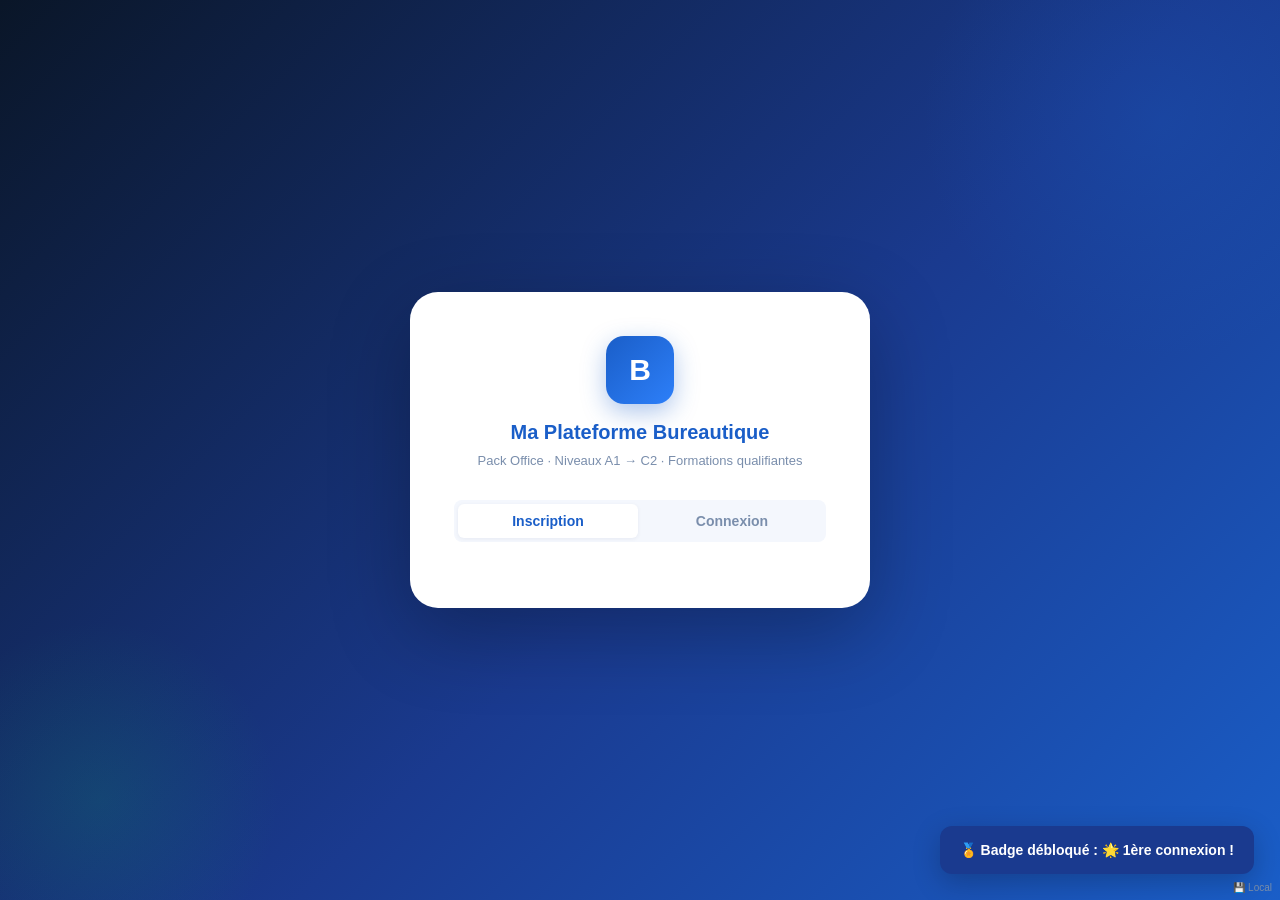
==== index.html @ 16955227 "Add files via upload" ====
<!DOCTYPE html>
<html lang="fr">
<head>
<meta charset="UTF-8">
<meta name="viewport" content="width=device-width, initial-scale=1.0">
<meta name="description" content="Ma Plateforme Bureautique — Pack Office A1 à C2">
  <meta property="og:title" content="Ma Plateforme Bureautique">
  <meta property="og:description" content="Formation Pack Office Word, Excel, PowerPoint, Publisher — Niveaux A1 à C2">
  <meta property="og:type" content="website">
  <link rel="manifest" id="pwa-manifest">
  <meta name="mobile-web-app-capable" content="yes">
  <meta name="theme-color" content="#1a5ec8">

  <meta name="apple-mobile-web-app-capable" content="yes">
<title>Ma Plateforme Bureautique</title>
<style>
/* =====================================================
   MA PLATEFORME BUREAUTIQUE v2.1 — BUGFIX COMPLET
   Polices système — aucune dépendance externe
   ===================================================== */
:root {
  --primary:#1a5ec8;--primary-dark:#1347a0;--primary-light:#dbeafe;--primary-xlight:#eff6ff;
  --accent:#0d9e6e;--accent-light:#d1fae5;--accent-dark:#0b8760;
  --warn:#d97706;--warn-light:#fef3c7;--danger:#dc2626;--danger-light:#fee2e2;
  --purple:#7c3aed;--purple-light:#ede9fe;
  --bg:#f0f4fb;--surface:#fff;--surface2:#f4f7fd;--surface3:#eef2f9;
  --border:#dde3f0;--border2:#c8d1e8;
  --text:#0f172a;--text2:#3d4f6b;--text3:#7a8eac;
  --shadow-sm:0 1px 4px rgba(15,23,74,.06);
  --shadow:0 2px 16px rgba(15,23,74,.09);
  --shadow-lg:0 8px 32px rgba(15,23,74,.13);
  --r:12px;--r-sm:8px;--r-lg:20px;--r-xl:28px;
  --font:-apple-system,BlinkMacSystemFont,'Segoe UI','Helvetica Neue',Arial,sans-serif;
  --sb:240px;--nb:64px;
}
*,*::before,*::after{box-sizing:border-box;margin:0;padding:0}
html{scroll-behavior:smooth}
body{font-family:var(--font);background:var(--bg);color:var(--text);font-size:15px;line-height:1.6;min-height:100vh}
.hidden{display:none!important}

/* ── AUTH ─────────────────────────────────────── */
#authScreen{min-height:100vh;background:linear-gradient(135deg,#0a1628 0%,#1a3a8f 55%,#1a5ec8 100%);display:flex;align-items:center;justify-content:center;padding:24px;position:relative;overflow:hidden}
#authScreen::before{content:'';position:absolute;top:-120px;right:-120px;width:480px;height:480px;background:radial-gradient(circle,rgba(26,94,200,.25) 0%,transparent 70%);border-radius:50%}
#authScreen::after{content:'';position:absolute;bottom:-80px;left:-80px;width:360px;height:360px;background:radial-gradient(circle,rgba(13,158,110,.18) 0%,transparent 70%);border-radius:50%}
.auth-card{background:var(--surface);border-radius:var(--r-xl);padding:44px;width:100%;max-width:460px;box-shadow:0 24px 80px rgba(0,0,0,.28);position:relative;z-index:1;animation:authPop .5s cubic-bezier(.34,1.56,.64,1)}
@keyframes authPop{from{opacity:0;transform:translateY(28px) scale(.95)}to{opacity:1;transform:none}}
.auth-logo{text-align:center;margin-bottom:28px}
.auth-logo-mark{width:68px;height:68px;background:linear-gradient(135deg,var(--primary),#2d7ff9);border-radius:18px;display:flex;align-items:center;justify-content:center;font-size:30px;font-weight:900;color:#fff;margin:0 auto 12px;box-shadow:0 8px 24px rgba(26,94,200,.35)}
.auth-logo-title{font-size:20px;font-weight:800;color:var(--primary);margin-bottom:3px}
.auth-logo-sub{font-size:13px;color:var(--text3)}
.auth-tabs{display:flex;background:var(--surface2);border-radius:var(--r-sm);padding:4px;margin-bottom:22px;gap:4px}
.auth-tab{flex:1;text-align:center;padding:9px 16px;border-radius:6px;font-size:14px;font-weight:700;cursor:pointer;color:var(--text3);transition:all .2s;border:none;background:none}
.auth-tab.active{background:var(--surface);color:var(--primary);box-shadow:var(--shadow-sm)}
.auth-panel{display:none}
@keyframes fadeUp{from{opacity:0;transform:translateY(8px)}to{opacity:1;transform:none}}

/* ── APP LAYOUT ───────────────────────────────── */
#mainApp{display:flex;flex-direction:column;min-height:100vh}
.navbar{height:var(--nb);background:var(--surface);border-bottom:1px solid var(--border);display:flex;align-items:center;padding:0 20px;position:sticky;top:0;z-index:200;box-shadow:var(--shadow-sm);gap:14px}
.nb-brand{display:flex;align-items:center;gap:10px;font-size:16px;font-weight:800;color:var(--primary);cursor:pointer}
.nb-logo{width:36px;height:36px;background:linear-gradient(135deg,var(--primary),#2d7ff9);border-radius:10px;display:flex;align-items:center;justify-content:center;color:#fff;font-size:17px;font-weight:900}
.nb-spacer{flex:1}
.nb-actions{display:flex;align-items:center;gap:10px}
.nb-lvl{display:inline-flex;align-items:center;padding:4px 12px;border-radius:20px;font-size:12px;font-weight:800}
.user-pill{display:flex;align-items:center;gap:8px;padding:6px 12px 6px 6px;background:var(--surface2);border:1px solid var(--border);border-radius:40px;cursor:pointer;font-size:13px;font-weight:600;color:var(--text2);transition:all .15s}
.user-pill:hover{border-color:var(--border2);background:var(--surface3)}
.avatar{width:28px;height:28px;border-radius:50%;background:linear-gradient(135deg,var(--primary),#2d7ff9);color:#fff;font-size:11px;font-weight:800;display:flex;align-items:center;justify-content:center}
.app-body{display:flex;flex:1}

/* ── SIDEBAR ──────────────────────────────────── */
.sidebar{width:var(--sb);background:var(--surface);border-right:1px solid var(--border);padding:16px 10px;flex-shrink:0;overflow-y:auto;position:sticky;top:var(--nb);height:calc(100vh - var(--nb))}
.sb-section{margin-bottom:20px}
.sb-label{font-size:12px;font-weight:800;color:var(--text3);text-transform:uppercase;letter-spacing:.1em;padding:0 10px;margin-bottom:6px}
.nav-link{display:flex;align-items:center;gap:10px;padding:9px 12px;border-radius:var(--r-sm);cursor:pointer;font-size:14px;font-weight:600;color:var(--text2);transition:all .15s;margin-bottom:2px;user-select:none}
.nav-link:hover{background:var(--surface2);color:var(--primary)}
.nav-link.active{background:var(--primary-xlight);color:var(--primary)}
.nav-icon{font-size:16px;width:22px;text-align:center;flex-shrink:0}
.nav-badge{margin-left:auto;background:var(--danger);color:#fff;font-size:10px;font-weight:800;padding:2px 7px;border-radius:20px}

/* ── MAIN ─────────────────────────────────────── */
.main-content{flex:1;padding:26px;overflow-y:auto;min-width:0}
.page{display:none;animation:fadeUp .25s ease}
.page.active{display:block}
.ph{margin-bottom:22px}
.ph-title{font-size:24px;font-weight:800;color:var(--text);margin-bottom:3px}
.ph-sub{font-size:14px;color:var(--text3)}

/* ── CARDS ────────────────────────────────────── */
.card{background:var(--surface);border:1px solid var(--border);border-radius:var(--r);padding:22px;box-shadow:var(--shadow-sm);margin-bottom:18px}
.card-title{font-size:15px;font-weight:800;color:var(--text);margin-bottom:14px;display:flex;align-items:center;gap:8px}

/* ── GRID ─────────────────────────────────────── */
.g2{display:grid;grid-template-columns:repeat(2,1fr);gap:18px}
.g3{display:grid;grid-template-columns:repeat(3,1fr);gap:18px}
.g4{display:grid;grid-template-columns:repeat(4,1fr);gap:14px}

/* ── BUTTONS ──────────────────────────────────── */
.btn{display:inline-flex;align-items:center;gap:7px;padding:10px 20px;border-radius:var(--r-sm);font-size:14px;font-weight:700;cursor:pointer;border:none;transition:all .15s;font-family:var(--font);white-space:nowrap}
.btn:active{transform:scale(.97)}
.btn-primary{background:var(--primary);color:#fff}
.btn-primary:hover{background:var(--primary-dark);transform:translateY(-1px);box-shadow:0 4px 12px rgba(26,94,200,.3)}
.btn-success{background:var(--accent);color:#fff}
.btn-success:hover{background:var(--accent-dark);transform:translateY(-1px)}
.btn-outline{background:transparent;color:var(--primary);border:1.5px solid var(--primary)}
.btn-outline:hover{background:var(--primary-xlight)}
.btn-ghost{background:var(--surface2);color:var(--text2);border:1px solid var(--border)}
.btn-ghost:hover{background:var(--surface3)}
.btn-sm{padding:9px 16px;font-size:13px}
.btn-lg{padding:14px 28px;font-size:16px;border-radius:var(--r)}
.btn-full{width:100%;justify-content:center}

/* ── FORMS ────────────────────────────────────── */
.fg{margin-bottom:16px}
.fl{display:block;font-size:13px;font-weight:700;color:var(--text2);margin-bottom:6px}
.fi,.fs,.fta{width:100%;padding:11px 14px;border:1.5px solid var(--border);border-radius:var(--r-sm);font-size:14px;font-family:var(--font);color:var(--text);background:var(--surface);transition:border-color .15s,box-shadow .15s;outline:none}
.fi:focus,.fs:focus,.fta:focus{border-color:var(--primary);box-shadow:0 0 0 3px rgba(26,94,200,.1)}
.fta{resize:vertical;min-height:85px}
.f2{display:grid;grid-template-columns:1fr 1fr;gap:12px}
.f-icon-wrap{position:relative}
.f-icon-wrap .fi{padding-right:44px}
.f-icon-btn{position:absolute;right:12px;top:50%;transform:translateY(-50%);background:none;border:none;cursor:pointer;font-size:16px;color:var(--text3)}
.f-err{color:var(--danger);font-size:12px;margin-top:4px;font-weight:600}

/* ── ROLE CARDS ───────────────────────────────── */
.role-grid{display:grid;grid-template-columns:1fr 1fr;gap:12px;margin:10px 0}
.role-card{border:2px solid var(--border);border-radius:var(--r);padding:18px 12px;text-align:center;cursor:pointer;transition:all .2s}
.role-card:hover{border-color:var(--primary)}
.role-card.selected{border-color:var(--primary);background:var(--primary-xlight)}
.role-card-icon{font-size:30px;margin-bottom:8px}
.role-card-name{font-size:14px;font-weight:800;color:var(--text)}
.role-card-desc{font-size:12px;color:var(--text3);margin-top:3px}

/* ── LEVEL BADGES ─────────────────────────────── */
.lvl{display:inline-flex;align-items:center;padding:3px 11px;border-radius:20px;font-size:12px;font-weight:800;letter-spacing:.02em}
.lA1{background:#fefce8;color:#854d0e;border:1px solid #fde68a}
.lA2{background:#fff7ed;color:#9a3412;border:1px solid #fed7aa}
.lB1{background:#f0fdf4;color:#166534;border:1px solid #86efac}
.lB2{background:#eff6ff;color:#1e40af;border:1px solid #93c5fd}
.lC1{background:#faf5ff;color:#6b21a8;border:1px solid #d8b4fe}
.lC2{background:#fdf2f8;color:#9d174d;border:1px solid #f9a8d4}

/* ── TAGS ─────────────────────────────────────── */
.tag{display:inline-flex;align-items:center;gap:4px;padding:3px 10px;border-radius:20px;font-size:12px;font-weight:700}
.t-blue{background:var(--primary-light);color:var(--primary)}
.t-green{background:var(--accent-light);color:#065f46}
.t-orange{background:var(--warn-light);color:#92400e}
.t-purple{background:var(--purple-light);color:var(--purple)}
.t-gray{background:var(--surface3);color:var(--text2)}
.t-red{background:var(--danger-light);color:var(--danger)}

/* ── PROGRESS ─────────────────────────────────── */
/* FIX #1: Renamed fill classes to avoid .fw conflict with flex-wrap */
.pr-row{margin-bottom:12px}
.pr-top{display:flex;justify-content:space-between;align-items:center;font-size:13px;margin-bottom:5px}
.pr-name{font-weight:600;color:var(--text2)}
.pr-pct{font-weight:800;color:var(--text)}
.pr-bar{background:var(--surface3);border-radius:20px;height:8px;overflow:hidden}
.pr-fill{height:100%;border-radius:20px;transition:width .7s cubic-bezier(.4,0,.2,1)}
.fill-word{background:linear-gradient(90deg,#1a5ec8,#3b82f6)}
.fill-excel{background:linear-gradient(90deg,#059669,#10b981)}
.fill-ppt{background:linear-gradient(90deg,#d97706,#f59e0b)}
.fill-pub{background:linear-gradient(90deg,#7c3aed,#a78bfa)}
.fill-primary{background:linear-gradient(90deg,var(--primary),#2d7ff9)}
.fill-accent{background:linear-gradient(90deg,var(--accent),#10b981)}

/* ── STATS ────────────────────────────────────── */
.sg{display:grid;grid-template-columns:repeat(4,1fr);gap:14px;margin-bottom:22px}
.sc{background:var(--surface);border:1px solid var(--border);border-radius:var(--r);padding:18px;text-align:center;box-shadow:var(--shadow-sm);transition:transform .2s}
.sc:hover{transform:translateY(-2px)}
.sv{font-size:30px;font-weight:900;line-height:1;margin-bottom:5px}
.sl{font-size:12px;font-weight:600;color:var(--text3)}

/* ── MODULE STRIP COLORS ──────────────────────── */
.mod-top-word{background:linear-gradient(90deg,#1a5ec8,#3b82f6)}
.mod-top-excel{background:linear-gradient(90deg,#059669,#10b981)}
.mod-top-ppt{background:linear-gradient(90deg,#d97706,#f59e0b)}
.mod-top-pub{background:linear-gradient(90deg,#7c3aed,#a78bfa)}

/* ── HERO BANNER ──────────────────────────────── */
.hero{background:linear-gradient(135deg,#0a1628 0%,#1a3a8f 55%,#1a5ec8 100%);border-radius:var(--r-lg);padding:30px 34px;color:#fff;margin-bottom:22px;position:relative;overflow:hidden}
.hero::before{content:'';position:absolute;right:-60px;top:-60px;width:260px;height:260px;background:radial-gradient(circle,rgba(255,255,255,.06) 0%,transparent 70%);border-radius:50%}
.hero::after{content:'';position:absolute;right:60px;bottom:-70px;width:180px;height:180px;background:radial-gradient(circle,rgba(13,158,110,.2) 0%,transparent 70%);border-radius:50%}
.hero h1{font-size:24px;font-weight:900;margin-bottom:7px;position:relative;z-index:1}
.hero p{font-size:14px;opacity:.82;max-width:480px;margin-bottom:20px;position:relative;z-index:1}
.hero-btns{display:flex;gap:10px;flex-wrap:wrap;position:relative;z-index:1}
.hbw{background:#fff;color:var(--primary);font-weight:800;padding:11px 22px;border-radius:var(--r-sm);cursor:pointer;border:none;font-size:14px;transition:all .15s;font-family:var(--font)}
.hbw:hover{transform:translateY(-1px);box-shadow:0 4px 14px rgba(0,0,0,.2)}
.hbo{background:rgba(255,255,255,.12);color:#fff;font-weight:700;padding:11px 22px;border-radius:var(--r-sm);cursor:pointer;border:1.5px solid rgba(255,255,255,.3);font-size:14px;transition:all .15s;font-family:var(--font)}
.hbo:hover{background:rgba(255,255,255,.2)}

/* ── MODULE CARDS ─────────────────────────────── */
.mod-card{background:var(--surface);border:1px solid var(--border);border-radius:var(--r);overflow:hidden;cursor:pointer;transition:all .22s cubic-bezier(.4,0,.2,1);box-shadow:var(--shadow-sm)}
.mod-card:hover{transform:translateY(-4px);box-shadow:var(--shadow-lg);border-color:transparent}
.mod-top{height:6px}
.mod-body{padding:20px}
.mod-icon{font-size:36px;margin-bottom:10px;display:block}
.mod-name{font-size:16px;font-weight:800;color:var(--text);margin-bottom:5px}
.mod-desc{font-size:13px;color:var(--text3);margin-bottom:14px;line-height:1.5}

/* ── EXERCISE ITEMS ───────────────────────────── */
.ex-item{border-left:3px solid var(--primary);padding:12px 16px;background:var(--surface2);border-radius:0 var(--r-sm) var(--r-sm) 0;margin-bottom:9px;cursor:pointer;transition:all .15s;display:flex;align-items:center;gap:12px}
.ex-item:hover{background:var(--primary-xlight)}
.ex-item.done{border-left-color:var(--accent)}
.ex-item.done:hover{background:#ecfdf5}
.ex-item.locked{opacity:.55;cursor:default;pointer-events:none}
.ex-num{font-size:13px;font-weight:800;color:var(--text3);min-width:22px}
.ex-body{flex:1}
.ex-name{font-weight:700;font-size:14px;color:var(--text);margin-bottom:3px}
.ex-meta{display:flex;align-items:center;gap:7px;flex-wrap:wrap}

/* ── STEPS ────────────────────────────────────── */
.st-item{display:flex;gap:15px;margin-bottom:16px;position:relative}
.st-item::before{content:'';position:absolute;left:15px;top:34px;width:2px;height:calc(100% + 2px);background:var(--border)}
.st-item:last-child::before{display:none}
.st-circle{width:32px;height:32px;border-radius:50%;background:var(--primary);color:#fff;flex-shrink:0;display:flex;align-items:center;justify-content:center;font-size:14px;font-weight:800;position:relative;z-index:1}
.st-circle.done{background:var(--accent)}
.st-circle.pend{background:var(--surface3);color:var(--text3);border:2px solid var(--border)}
.st-body{flex:1;padding-top:4px}
.st-title{font-weight:800;font-size:14px;color:var(--text);margin-bottom:3px}
.st-desc{font-size:13px;color:var(--text2);line-height:1.55}
.st-tip{display:inline-block;background:var(--warn-light);color:#92400e;padding:2px 8px;border-radius:4px;font-size:11px;font-weight:700;margin-bottom:4px}

/* ── TABLE ────────────────────────────────────── */
.tw-wrap{overflow-x:auto}
table{width:100%;border-collapse:collapse;font-size:14px}
thead th{text-align:left;padding:9px 14px;font-size:12px;font-weight:800;color:var(--text3);text-transform:uppercase;letter-spacing:.07em;background:var(--surface2);border-bottom:1px solid var(--border);white-space:nowrap}
tbody td{padding:12px 14px;border-bottom:1px solid var(--border);vertical-align:middle}
tbody tr:last-child td{border-bottom:none}
tbody tr:hover td{background:var(--surface2)}

/* ── TABS ─────────────────────────────────────── */
.tabs{display:flex;gap:2px;border-bottom:2px solid var(--border);margin-bottom:20px;overflow-x:auto}
.tab-btn{padding:10px 16px;font-size:14px;font-weight:700;color:var(--text3);cursor:pointer;white-space:nowrap;border-bottom:2px solid transparent;margin-bottom:-2px;transition:all .15s;background:none;border-top:none;border-left:none;border-right:none}
.tab-btn:hover{color:var(--primary)}
.tab-btn.active{color:var(--primary);border-bottom-color:var(--primary)}

/* ── ALERTS ───────────────────────────────────── */
.alert{padding:12px 15px;border-radius:var(--r-sm);font-size:14px;margin-bottom:14px;display:flex;align-items:flex-start;gap:10px;line-height:1.55}
.al-info{background:var(--primary-xlight);color:#1e3a8a;border-left:4px solid var(--primary)}
.al-ok{background:var(--accent-light);color:#064e3b;border-left:4px solid var(--accent)}
.al-warn{background:var(--warn-light);color:#78350f;border-left:4px solid var(--warn)}
.al-err{background:var(--danger-light);color:#7f1d1d;border-left:4px solid var(--danger)}

/* ── BADGES ───────────────────────────────────── */
.bdg-grid{display:flex;flex-wrap:wrap;gap:12px}
.bdg{width:92px;padding:14px 6px;background:var(--surface2);border:1.5px solid var(--border);border-radius:var(--r);text-align:center;transition:all .25s}
.bdg.earned{background:var(--primary-xlight);border-color:var(--primary-light);animation:bdgPop .4s cubic-bezier(.34,1.56,.64,1)}
@keyframes bdgPop{from{transform:scale(.7);opacity:0}to{transform:none;opacity:1}}
.bdg-icon{font-size:28px;margin-bottom:7px}
.bdg-name{font-size:11px;font-weight:700;color:var(--text3);line-height:1.3}
.bdg.earned .bdg-name{color:var(--primary)}

/* ── UPLOAD ───────────────────────────────────── */
.up-zone{border:2px dashed var(--border2);border-radius:var(--r);padding:38px 20px;text-align:center;cursor:pointer;transition:all .2s;background:var(--surface2)}
.up-zone:hover,.up-zone.drag{border-color:var(--primary);background:var(--primary-xlight)}
.up-icon{font-size:42px;margin-bottom:10px}
.up-title{font-size:15px;font-weight:800;color:var(--text);margin-bottom:5px}
.up-sub{font-size:13px;color:var(--text3)}

/* ── METIER TAGS ──────────────────────────────── */
.mtag{display:inline-flex;align-items:center;gap:6px;padding:8px 16px;border:1.5px solid var(--border);border-radius:40px;font-size:13px;font-weight:700;cursor:pointer;transition:all .15s;background:var(--surface);color:var(--text2);margin:4px}
.mtag:hover,.mtag.on{border-color:var(--primary);background:var(--primary-xlight);color:var(--primary)}

/* ── RADIO OPTIONS ────────────────────────────── */
.ropt{display:flex;align-items:flex-start;gap:12px;padding:12px 14px;border:1.5px solid var(--border);border-radius:var(--r-sm);cursor:pointer;transition:all .15s;margin-bottom:8px}
.ropt:hover,.ropt.on{border-color:var(--primary)}
.ropt.on{background:var(--primary-xlight)}
.ropt input{margin-top:2px;accent-color:var(--primary)}
.ro-title{font-weight:700;font-size:14px;color:var(--text)}
.ro-desc{font-size:12px;color:var(--text3);margin-top:2px}

/* ── QCM / QUIZ ───────────────────────────────── */
.quiz-q{font-size:15px;font-weight:700;color:var(--text);margin-bottom:14px;line-height:1.5}
.quiz-opts{display:flex;flex-direction:column;gap:8px}
.qopt{display:flex;align-items:center;gap:12px;padding:12px 16px;border:1.5px solid var(--border);border-radius:var(--r-sm);cursor:pointer;transition:all .15s;font-size:14px;font-weight:600}
.qopt:hover:not(.disabled){border-color:var(--primary);background:var(--primary-xlight)}
.qopt.correct{border-color:var(--accent);background:var(--accent-light);color:#064e3b}
.qopt.wrong{border-color:var(--danger);background:var(--danger-light);color:#7f1d1d}
.qopt.disabled{cursor:default}
.qopt-letter{width:28px;height:28px;border-radius:50%;background:var(--surface3);display:flex;align-items:center;justify-content:center;font-size:13px;font-weight:800;color:var(--text3);flex-shrink:0}
.qopt.correct .qopt-letter{background:var(--accent);color:#fff}
.qopt.wrong .qopt-letter{background:var(--danger);color:#fff}
.quiz-fb{margin-top:12px;padding:12px 16px;border-radius:var(--r-sm);font-size:14px;font-weight:600;display:none}
.quiz-fb.show{display:block}
.quiz-nav{display:flex;align-items:center;justify-content:space-between;margin-top:18px}
.quiz-prog{font-size:13px;color:var(--text3);font-weight:700}

/* ── MODAL ────────────────────────────────────── */
.modal-bg{position:fixed;inset:0;background:rgba(10,22,40,.5);z-index:500;display:flex;align-items:center;justify-content:center;padding:20px;animation:fadeIn .2s}

.dyslexic-mode, .dyslexic-mode * { font-family: 'OpenDyslexic', Arial, sans-serif !important; letter-spacing: 0.5px !important; line-height: 1.8 !important; }

@keyframes xpPop{0%{transform:translateY(10px) scale(.8);opacity:0}50%{transform:translateY(-4px) scale(1.05)}100%{transform:translateY(0) scale(1);opacity:1}}
@keyframes fadeIn{from{opacity:0}to{opacity:1}}
.modal{background:var(--surface);border-radius:var(--r-lg);padding:28px;width:100%;max-width:600px;max-height:90vh;overflow-y:auto;box-shadow:0 24px 80px rgba(0,0,0,.25);animation:fadeUp .3s cubic-bezier(.34,1.56,.64,1)}
.modal-head{display:flex;align-items:center;justify-content:space-between;margin-bottom:20px}
.modal-title{font-size:17px;font-weight:800;color:var(--text)}
.modal-close{background:var(--surface2);border:1px solid var(--border);border-radius:var(--r-sm);padding:6px 12px;cursor:pointer;font-size:14px;font-weight:700}

/* ── CONFETTI ─────────────────────────────────── */
.confetti-piece{position:fixed;border-radius:2px;z-index:9999;pointer-events:none;animation:confettiFall 2s ease-in forwards}
@keyframes confettiFall{0%{transform:translateY(-20px) rotate(0deg);opacity:1}100%{transform:translateY(100vh) rotate(720deg);opacity:0}}

/* ── TOAST ────────────────────────────────────── */
.toast{position:fixed;bottom:26px;right:26px;background:#1a3a8f;color:#fff;padding:13px 20px;border-radius:var(--r);font-size:14px;font-weight:700;box-shadow:0 8px 28px rgba(0,0,0,.22);z-index:9999;display:flex;align-items:center;gap:10px;max-width:380px;transform:translateY(80px);opacity:0;transition:all .3s cubic-bezier(.34,1.56,.64,1)}
.toast.show{transform:none;opacity:1}

/* ── TTS BUTTON ───────────────────────────────── */
.tts-btn{display:inline-flex;align-items:center;gap:6px;padding:6px 12px;border-radius:20px;font-size:12px;font-weight:700;background:var(--primary-xlight);color:var(--primary);border:1px solid var(--primary-light);cursor:pointer;transition:all .15s;margin-bottom:12px}
.tts-btn:hover{background:var(--primary-light)}

/* ── ACCESSIBILITY BAR ────────────────────────── */
.a11y-bar{display:flex;align-items:center;gap:8px;padding:8px 14px;background:var(--surface2);border-radius:var(--r-sm);margin-bottom:16px;flex-wrap:wrap}
.a11y-btn{padding:5px 12px;border-radius:20px;border:1px solid var(--border);background:var(--surface);cursor:pointer;font-size:12px;font-weight:700;transition:all .15s}
.a11y-btn.on,.a11y-btn:hover{background:var(--primary);color:#fff;border-color:var(--primary)}
.font-lg .st-desc,.font-lg .ex-name,.font-lg td,.font-lg .quiz-q,.font-lg p,.font-lg li,.font-lg .muted,.font-lg label,.font-lg input,.font-lg .card-title{font-size:17px!important}
body.font-lg{font-size:17px}
.font-xl .st-desc,.font-xl .ex-name,.font-xl td,.font-xl .quiz-q,.font-xl p,.font-xl li,.font-xl .muted,.font-xl label,.font-xl input,.font-xl .card-title{font-size:20px!important}
body.font-xl{font-size:20px}
.high-contrast{--text:#000;--text2:#111;--border:#000;--surface2:#f0f0f0}

/* ── UTILS ────────────────────────────────────── */
hr{height:1px;background:var(--border);border:none;margin:18px 0}
/* FIX: flex-wrap renamed from .fw to .fwrap to avoid collision */
.flex{display:flex;align-items:center}
.jb{justify-content:space-between}
.fwrap{flex-wrap:wrap}
.gap2{gap:8px}
.gap3{gap:12px}
.mt2{margin-top:8px}.mt3{margin-top:12px}.mt4{margin-top:16px}
.mb2{margin-bottom:8px}.mb3{margin-bottom:12px}.mb4{margin-bottom:16px}
.muted{color:var(--text3);font-size:13px}
.tc{text-align:center}
.fw700{font-weight:700}
code{background:rgba(0,0,0,.05);padding:2px 7px;border-radius:4px;font-size:13px;font-family:monospace}

/* ── MOBILE ───────────────────────────────────── */
.mob-btn{display:none;background:none;border:none;font-size:22px;cursor:pointer;color:var(--text2);padding:4px 8px}
@media(max-width:1024px){.sg{grid-template-columns:repeat(2,1fr)}.g4{grid-template-columns:repeat(2,1fr)}}
@media print{
  .sidebar,.navbar,.toast,.confetti-piece,.a11y-bar,.btn,button,.modal-bg{display:none!important}
  .main-content{margin:0!important;padding:0!important}
  body{background:#fff!important;color:#000!important}
  .card{box-shadow:none!important;border:1px solid #ccc!important}
}
@media(max-width:768px){
  .sidebar{display:none;position:fixed;top:var(--nb);left:0;height:calc(100vh - var(--nb));z-index:150;box-shadow:var(--shadow-lg);width:260px}
  .sidebar.open{display:block}.mob-btn{display:block}
  .main-content{padding:14px}
  .hero{padding:22px 18px}.hero h1{font-size:20px}
  .g2,.g3{grid-template-columns:1fr}.f2{grid-template-columns:1fr}
  .sg{grid-template-columns:repeat(2,1fr)}.auth-card{padding:26px 18px}
  #mfVocabList>div{grid-template-columns:1fr!important}
  .tabs{padding-bottom:4px}
  .modal,.modal-content{max-width:96vw!important;width:96vw!important}
}
@media print{.sidebar,.navbar,.toast,.btn{display:none!important}.modal-bg{display:none!important}.main-content{padding:0}.card{box-shadow:none;border:1px solid #ccc}#authScreen{display:none!important}#mainApp{display:block!important}}
</style>
</head>
<body>

<!-- AUTH -->
<div id="authScreen">
  <div class="auth-card">
    <div class="auth-logo">
      <div class="auth-logo-mark">B</div>
      <div class="auth-logo-title">Ma Plateforme Bureautique</div>
      <div class="auth-logo-sub">Pack Office · Niveaux A1 → C2 · Formations qualifiantes</div>
    </div>
    <div class="auth-tabs">
      <button class="auth-tab active" onclick="authTab('register',this)">Inscription</button>
      <button class="auth-tab" onclick="authTab('login',this)">Connexion</button>
    </div>
    <div class="auth-panel" id="apLogin" style="display:none">
      <div class="fg"><label class="fl">Adresse e-mail</label><input id="lEmail" class="fi" type="email" placeholder="votre@email.com" autocomplete="email" onkeydown="if(event.key==='Enter')document.getElementById('lMdp').focus()"></div>
      <div class="fg"><label class="fl">Mot de passe</label>
        <div class="f-icon-wrap"><input id="lMdp" class="fi" type="password" placeholder="Votre mot de passe" onkeydown="if(event.key==='Enter')loginAs(S._loginRole||null)"><button class="f-icon-btn" onclick="togglePwd(this)" type="button">👁</button></div>
      </div>
      <div id="lErr" class="f-err hidden"></div>

      <!-- ÉTAPE 1 : Choisir son rôle -->
      <div style="margin-top:14px;margin-bottom:4px">
        <div style="font-size:12px;font-weight:700;color:var(--text3);text-align:center;margin-bottom:8px">1. Je suis :</div>
        <div style="display:grid;grid-template-columns:1fr 1fr;gap:10px">
          <button class="btn btn-outline btn-full role-btn" id="roleBtn_stagiaire" style="padding:12px;border-width:2px" onclick="selectLoginRole('stagiaire',this)">🎓 Stagiaire</button>
          <button class="btn btn-outline btn-full role-btn" id="roleBtn_formateur" style="padding:12px;border-width:2px" onclick="selectLoginRole('formateur',this)">👨‍🏫 Formateur</button>
        </div>
      </div>

      <!-- ÉTAPE 2 : Se connecter (activé après choix du rôle) -->
      <div style="margin-top:6px;margin-bottom:4px">
        <div style="font-size:12px;font-weight:700;color:var(--text3);text-align:center;margin-bottom:8px">2. Je me connecte :</div>
        <button type="button" class="btn btn-primary w100" id="btnLogin" onclick="loginAs(S._loginRole||null)" style="font-size:15px;padding:12px;opacity:.45;cursor:not-allowed" disabled>
          🔓 Se connecter
        </button>
      </div>

      <div style="margin-top:10px;text-align:center">
        <button type="button" class="btn btn-ghost btn-sm" style="font-size:12px" onclick="showForgotHelp()">🔑 J'ai oublié mes codes →</button>
      </div>

      <div style="border-top:1px solid var(--border);margin-top:14px;padding-top:12px">
        <p class="muted tc" style="margin-bottom:0;font-size:12px">💡 <b>Démo sans compte</b> : cliquez directement sur Stagiaire ou Formateur<br><small style="color:var(--danger)">Données non sauvegardées en mode démo</small></p>
        <div style="display:grid;grid-template-columns:1fr 1fr;gap:8px;margin-top:8px">
          <button class="btn btn-ghost btn-sm" style="font-size:12px" onclick="loginAs('stagiaire')">🎓 Démo Stagiaire</button>
          <button class="btn btn-ghost btn-sm" style="font-size:12px" onclick="loginAs('formateur')">👨‍🏫 Démo Formateur</button>
        </div>
      </div>
    </div>
    <div class="auth-panel" id="apRegister">
      <div class="f2">
        <div class="fg"><label class="fl">Prénom <span style="color:var(--danger)">*</span></label><input id="rPre" class="fi" type="text" placeholder="Prénom"></div>
        <div class="fg"><label class="fl">Nom <span style="color:var(--danger)">*</span></label><input id="rNom" class="fi" type="text" placeholder="Nom"></div>
      </div>
      <div class="fg"><label class="fl">E-mail <span style="color:var(--danger)">*</span></label><input id="rEmail" class="fi" type="email" placeholder="votre@email.com"></div>
      <div class="fg"><label class="fl">Confirmer l'e-mail <span style="color:var(--danger)">*</span></label><input id="rEmailConf" class="fi" type="email" placeholder="Répétez votre e-mail"></div>
      <div class="fg"><label class="fl">Mot de passe <span style="color:var(--danger)">*</span> <span style="font-weight:400;color:var(--text3)">(min. 6 caractères)</span></label>
        <div class="f-icon-wrap"><input id="rMdp" class="fi" type="password" placeholder="Choisissez un mot de passe"><button class="f-icon-btn" onclick="togglePwd('rMdp',this)" type="button">👁</button></div>
      </div>
      <div class="fg"><label class="fl">Confirmer le mot de passe <span style="color:var(--danger)">*</span></label>
        <div class="f-icon-wrap"><input id="rMdpConf" class="fi" type="password" placeholder="Répétez votre mot de passe"><button class="f-icon-btn" onclick="togglePwd('rMdpConf',this)" type="button">👁</button></div>
      </div>
      <div class="fg"><label class="fl">Vous êtes :</label>
        <div class="role-grid">
          <div class="role-card selected" data-role="stagiaire" onclick="selRole(this)"><div class="role-card-icon">🎓</div><div class="role-card-name">Stagiaire</div><div class="role-card-desc">Je suis en formation</div></div>
          <div class="role-card" data-role="formateur" onclick="selRole(this)"><div class="role-card-icon">👨‍🏫</div><div class="role-card-name">Formateur</div><div class="role-card-desc">J'encadre des stagiaires</div></div>
        </div>
      </div>
      <div class="alert al-warn"><span>⚠️</span><div><b>Important :</b> Aucun e-mail ne sera envoyé. <b>Notez vos identifiants.</b></div></div>
      <p style="font-size:12px;color:var(--text3);margin-bottom:8px"><span style="color:var(--danger)">*</span> Champs obligatoires</p><div id="rErr" class="f-err hidden"></div>
      <button class="btn btn-primary btn-full btn-lg" id="btnRegister" onclick="doRegister(this)">✅ Créer mon compte</button>
    </div>
  </div>
</div>

<!-- MAIN APP -->
<div id="mainApp" class="hidden">
  <nav class="navbar">
    <button class="mob-btn" onclick="toggleSidebar()" aria-label="Ouvrir le menu">☰</button>
    <div class="nb-brand" onclick="goHome()"><div class="nb-logo">B</div><span>Ma Plateforme Bureautique</span></div>
    <div class="nb-spacer"></div>
    <span id="sbSyncBadge" style="font-size:11px;color:var(--text3);margin-right:6px" title="Dernière sync Supabase"></span>
    <button id="pwaInstallBtn" style="display:none;background:var(--primary);color:#fff;border:none;border-radius:8px;padding:5px 10px;font-size:11px;cursor:pointer;margin-right:8px" onclick="installPWA()">📲 Installer</button>
    <div style="position:relative;flex:1;max-width:260px;margin:0 8px">
      <input id="globalSearch" class="fi" style="padding:6px 32px 6px 10px;font-size:12px;height:32px" 
             placeholder="🔍 Rechercher exercice, terme…" 
             oninput="globalSearchDebounce()"
             onfocus="document.getElementById('searchResults').style.display='block'"
             onblur="setTimeout(()=>document.getElementById('searchResults').style.display='none',200)">
      <div id="searchResults" style="display:none;position:absolute;top:36px;left:0;right:0;background:var(--surface);border:1px solid var(--border);border-radius:10px;box-shadow:0 8px 32px rgba(0,0,0,.2);z-index:500;max-height:380px;overflow-y:auto"></div>
    </div>
    <span id="nbCurrentPage" style="font-size:12px;color:var(--text3);display:none"></span>
    <div class="nb-actions">
      <span id="nbLvl" class="nb-lvl lB1">B1</span>
      <div class="user-pill" onclick="logout()" role="button" aria-label="Se déconnecter" tabindex="0">
        <div class="avatar" id="nbInit">JD</div>
        <span id="nbName">Jean D.</span>
        <span style="color:var(--text3);font-size:11px">↩</span>
      </div>
    </div>
  </nav>
  <div class="app-body">
    <aside class="sidebar" id="sidebar" role="navigation" aria-label="Menu principal">
      <div id="sbStagiaire">
        <div class="sb-section">
          <div class="sb-label">Mon espace</div>
          <div class="nav-link active" data-page="dashboard"><span class="nav-icon">🏠</span> Tableau de bord</div>
          <div class="nav-link" data-page="parcours"><span class="nav-icon">🗺️</span> Mon parcours</div>
          <div class="nav-link" data-page="modules"><span class="nav-icon">📚</span> Modules</div>
        </div>
        <div class="sb-section">
          <div class="sb-label">Exercices</div>
          <div class="nav-link" data-page="cas"><span class="nav-icon">🧩</span> Cas pratiques</div>
          <div class="nav-link" data-page="metiers"><span class="nav-icon">💼</span> Entraînement métier</div>
          <div class="nav-link" data-page="tests"><span class="nav-icon">📝</span> Tests d'entrée</div>
        </div>
        <div class="sb-section">
          <div class="sb-label">Suivi</div>
          <div class="nav-link" data-page="envoi"><span class="nav-icon">📤</span> Envoyer mes travaux</div>
          <div class="nav-link" data-page="progression"><span class="nav-icon">📊</span> Progression & Badges <span class="nav-badge" id="nbBadge">0</span></div>
        <div class="nav-link" data-page="planning"><span class="nav-icon">📅</span> Planning
        </div>
        <div class="nav-link" data-page="metiers"><span class="nav-icon">🏭</span> Parcours métiers
        </div>
        <div class="nav-link" data-page="faq"><span class="nav-icon">❓</span> FAQ
        </div>
        <div class="nav-link" data-page="glossaire"><span class="nav-icon">📖</span> Glossaire</div>
        </div>
      </div>
      <div id="sbFormateur" class="hidden">
        <div class="sb-section">
          <div class="sb-label">Formateur</div>
          <div class="nav-link" data-page="formateur"><span class="nav-icon">👨‍🏫</span> Dashboard formateur</div>
        </div>
      </div>
    </aside>
    <div id="sbOverlay" style="display:none;position:fixed;inset:0;background:rgba(0,0,0,.4);z-index:140" onclick="toggleSidebar()"></div>

    <main class="main-content" id="mainScroll" role="main" aria-label="Contenu principal">

      <!-- DASHBOARD -->
      <div class="page active" id="page-dashboard">
        <div id="gamifBar" class="card" style="margin-bottom:16px;padding:14px 18px"></div>
        <div class="hero">
          <h1 id="heroName">Bonjour 👋</h1>
          <p>Continuez votre apprentissage du Pack Office. Chaque exercice vous rapproche de votre objectif !</p>
          <div class="hero-btns">
            <button class="hbw" id="heroBtnModules" onclick="showPage('modules')">▶ Reprendre les modules</button>
            <button class="hbo" onclick="showPage('cas')">🧩 Cas pratiques</button>
            <button class="hbo" onclick="showPage('tests')">📝 Me tester</button>
          </div>
        </div>
        <div class="sg" id="dashStats"></div>
        <div class="g2">
          <div class="card">
            <div class="card-title">📈 Progression par module</div>
            <div id="dashProgBars"></div>
            <button class="btn btn-outline btn-sm mt3" onclick="showPage('progression')">Voir ma progression complète →</button>
          </div>
          <div class="card">
            <div class="card-title">🏅 Mes badges récents</div>
            <div class="bdg-grid" id="dashBadges"></div>
            <button class="btn btn-outline btn-sm mt3" onclick="showPage('progression')">Tous mes badges →</button>
          </div>
        </div>
        <div class="card" id="dashSendMsg">
          <div class="card-title">✉️ Contacter la formatrice</div>
          <div class="f2" style="margin-bottom:8px">
              <div class="fg"><label class="fl">À</label>
                <select class="fs" id="stagMsgTo" onclick="populateFormateurSelect()">
                  <option value="formatrice">Ma formatrice (par défaut)</option>
                </select>
              </div>
              <div class="fg"><label class="fl">Objet</label>
                <select class="fs" id="stagMsgSubject">
                  <option>Question sur un exercice</option>
                  <option>Problème technique</option>
                  <option>Demande d'aide</option>
                  <option>Autre</option>
                </select>
              </div>
            </div>
            <div class="fg"><textarea class="fta" id="stagMsgTxt" rows="3" placeholder="Écrivez votre message…"></textarea></div>
            <button class="btn btn-primary btn-sm mt2" onclick="stagSendMsg()">📤 Envoyer le message</button>
        </div>
        <div class="card" id="dashMsgsCard" style="display:none">
          <div class="card-title">💬 Mes messages <span id="dashMsgBadge" style="background:var(--danger);color:#fff;padding:2px 8px;border-radius:20px;font-size:11px;margin-left:6px"></span></div>
          <div id="dashMsgs"></div>
        </div>
        <div class="card"><div class="card-title">🔔 Prochaines étapes</div><div id="dashSteps" class="steps"></div></div>
        <div class="card"><div class="card-title">📅 Activité récente</div><div id="dashActivity"></div></div>
      </div>

      <!-- PARCOURS -->
      <div class="page" id="page-parcours">
        <div class="ph"><div class="ph-title">🗺️ Mon parcours</div><div class="ph-sub">Configurez votre apprentissage selon vos besoins</div></div>
        <div class="a11y-bar">
          <span style="font-size:13px;font-weight:700;color:var(--text2)">♿ Accessibilité :</span>
          <button class="a11y-btn" id="guidedModeBtn" onclick="toggleGuidedMode()">🔍 Mode guidé A1</button>
          <button class="a11y-btn" id="btnSimple" onclick="toggleSimple()">🔤 Texte simplifié</button>
          <button class="a11y-btn" id="btnFontLg" onclick="toggleFont('lg')">A+</button>
          <button class="a11y-btn" id="btnFontXl" onclick="toggleFont('xl')">A++</button>
          <button class="a11y-btn" id="btnFontN" onclick="setFont('n')">A normal</button>
          <button class="a11y-btn" id="btnDyslexic" onclick="toggleDyslexicFont()" title="Police adaptée pour la dyslexie">🔤 Police dyslexie</button>
          <span style="display:flex;align-items:center;gap:4px;font-size:12px;color:var(--text2)">
            🔊 Vitesse :
            <select id="audioSpeedSel" onchange="setAudioSpeed(this.value)" style="border:1px solid var(--border);border-radius:6px;padding:2px 6px;font-size:12px">
              <option value="0.75">0.75×</option>
              <option value="1" selected>1×</option>
              <option value="1.25">1.25×</option>
              <option value="1.5">1.5×</option>
            </select>
          </span>
          <button class="a11y-btn" id="btnContrast" onclick="toggleContrast()">⬛ Fort contraste</button>
        </div>
        <div class="g2">
          <div class="card">
            <div class="card-title">🎓 Formation</div>
            <label class="ropt on" onclick="toggleRopt(this,'form')"><input type="radio" name="form" value="savoirs" checked><div><div class="ro-title">Savoirs Essentiels</div><div class="ro-desc">Compétences de base pour l'insertion professionnelle</div></div></label>
            <label class="ropt" onclick="toggleRopt(this,'form')"><input type="radio" name="form" value="avenir"><div><div class="ro-title">#AVENIR</div><div class="ro-desc">Parcours vers l'emploi et la qualification</div></div></label>
          </div>
          <div class="card">
            <div class="card-title">💻 Niveau numérique</div>
            <label class="ropt" onclick="toggleRopt(this,'num')"><input type="radio" name="num" value="debutant"><div><div class="ro-title">🌱 Débutant</div><div class="ro-desc">Je découvre l'ordinateur et les logiciels</div></div></label>
            <label class="ropt on" onclick="toggleRopt(this,'num')"><input type="radio" name="num" value="inter" checked><div><div class="ro-title">📈 Intermédiaire</div><div class="ro-desc">J'utilise l'ordinateur mais j'ai des lacunes</div></div></label>
            <label class="ropt" onclick="toggleRopt(this,'num')"><input type="radio" name="num" value="avance"><div><div class="ro-title">🚀 Avancé</div><div class="ro-desc">Je maîtrise bien l'outil informatique</div></div></label>
          </div>
        </div>
        <div class="card">
          <div class="card-title">💼 Métier(s) ciblé(s)</div>
          <div id="metierTags">
            <span class="mtag on" data-m="general" onclick="toggleMetier(this)">📋 Sans Projet Pro</span>
            <span class="mtag" data-m="secretariat" onclick="toggleMetier(this)">🖊️ Secrétariat</span>
            <span class="mtag" data-m="accueil" onclick="toggleMetier(this)">🙋 Accueil</span>
            <span class="mtag" data-m="advf" onclick="toggleMetier(this)">🏠 Aide à domicile (ADVF)</span>
            <span class="mtag" data-m="entretien" onclick="toggleMetier(this)">🧹 Entretien</span>
            <span class="mtag" data-m="vente" onclick="toggleMetier(this)">🛒 Vente</span>
          </div>
        </div>
        <div class="card">
          <div class="card-title">🌍 Mon niveau en langue française</div>
          <div class="alert al-info mb3"><span>ℹ️</span><div>Choisissez votre niveau de compréhension du <b>français écrit</b>. Cela adapte les consignes. <b>Ce n'est pas votre niveau en informatique.</b></div></div>
          <div style="display:flex;gap:10px;flex-wrap:wrap;margin-bottom:14px" id="lvlPicker">
            <div class="lvl lA1" style="padding:9px 18px;cursor:pointer;font-size:14px" onclick="setLvl('A1',this)">A1</div>
            <div class="lvl lA2" style="padding:9px 18px;cursor:pointer;font-size:14px" onclick="setLvl('A2',this)">A2</div>
            <div class="lvl lB1" style="padding:9px 18px;cursor:pointer;font-size:14px" onclick="setLvl('B1',this)">B1</div>
            <div class="lvl lB2" style="padding:9px 18px;cursor:pointer;font-size:14px" onclick="setLvl('B2',this)">B2</div>
            <div class="lvl lC1" style="padding:9px 18px;cursor:pointer;font-size:14px" onclick="setLvl('C1',this)">C1</div>
            <div class="lvl lC2" style="padding:9px 18px;cursor:pointer;font-size:14px" onclick="setLvl('C2',this)">C2</div>
          <div style="display:grid;gap:5px;margin-bottom:10px">
            <div style="font-size:12px;font-weight:700;color:var(--text3);margin-bottom:3px">📋 GUIDE RAPIDE — Quel niveau choisir ?</div>
            <div style="display:grid;grid-template-columns:52px 1fr;gap:8px;padding:7px 10px;background:var(--surface2);border-radius:7px">
              <span class="lvl lA1" style="font-size:11px;text-align:center;align-self:center">A1</span>
              <span style="font-size:12px">Je comprends quelques mots simples. J'ai besoin de phrases très courtes.</span>
            </div>
            <div style="display:grid;grid-template-columns:52px 1fr;gap:8px;padding:7px 10px;background:var(--surface2);border-radius:7px">
              <span class="lvl lA2" style="font-size:11px;text-align:center;align-self:center">A2</span>
              <span style="font-size:12px">Je comprends des phrases courtes sur la vie quotidienne (famille, courses, travail).</span>
            </div>
            <div style="display:grid;grid-template-columns:52px 1fr;gap:8px;padding:7px 10px;background:var(--surface2);border-radius:7px">
              <span class="lvl lB1" style="font-size:11px;text-align:center;align-self:center">B1</span>
              <span style="font-size:12px">Je comprends l'essentiel d'une conversation normale et je lis des textes simples.</span>
            </div>
            <div style="display:grid;grid-template-columns:52px 1fr;gap:8px;padding:7px 10px;background:var(--surface2);border-radius:7px">
              <span class="lvl lB2" style="font-size:11px;text-align:center;align-self:center">B2</span>
              <span style="font-size:12px">Je comprends des textes variés et je m'exprime avec aisance en français.</span>
            </div>
            <div style="display:grid;grid-template-columns:52px 1fr;gap:8px;padding:7px 10px;background:var(--surface2);border-radius:7px">
              <span class="lvl lC1" style="font-size:11px;text-align:center;align-self:center">C1</span>
              <span style="font-size:12px">Je comprends presque tout en français, y compris les textes complexes.</span>
            </div>
          </div>
          <p style="font-size:11px;color:var(--text3)">💡 En cas de doute, votre formatrice vous aidera. Ce niveau est <u>indépendant</u> de votre niveau en informatique.</p>
        </div>
          <button class="btn btn-outline" onclick="showPage('positionnement')">📝 Passer le test de positionnement (TCF/CECRL)</button>
        </div>
        <div id="niveauInfoDisplay" style="display:none" class="alert al-ok mb3"><span>💻</span><span id="niveauInfoText"></span></div>
          <span id="parcSaved">Parcours enregistré automatiquement.</span>
      </div>

      <!-- TEST POSITIONNEMENT -->
      <div class="page" id="page-positionnement">
        <div class="ph"><div class="ph-title">💻 Test de positionnement Pack Office</div><div class="ph-sub">Évalue votre niveau en informatique bureautique (Word, Excel, PowerPoint) — pas votre niveau en français</div></div>
        <div class="card" id="quizCard"><div id="quizContent"></div></div>
      </div>

      <!-- MODULES -->
      <div class="page" id="page-modules">
        <div class="ph"><div class="ph-title">📚 Modules bureautiques</div><div class="ph-sub">Cliquez sur un logiciel pour commencer — <span style="color:var(--warn)">⚠️</span> = étape critique (ex : insérer une image depuis l'ordinateur)</div></div>
        <div class="g2" id="modGrid"></div>
        <div id="modDetail" class="hidden mt3">
          <div class="card">
            <div class="flex jb mb3">
              <div class="card-title" id="modDetailTitle" style="margin-bottom:0">Exercices</div>
              <button class="btn btn-ghost btn-sm" onclick="closeModDetail()">✕ Fermer</button>
            </div>
            <div class="tabs" id="exTabs">
              <button class="tab-btn active" onclick="filterEx('all',this)">Tous</button>
              <button class="tab-btn" onclick="filterEx('A1',this)">A1</button>
              <button class="tab-btn" onclick="filterEx('A2',this)">A2</button>
              <button class="tab-btn" onclick="filterEx('B1',this)">B1</button>
              <button class="tab-btn" onclick="filterEx('B2',this)">B2</button>
              <button class="tab-btn" onclick="filterEx('C1',this)">C1</button>
            </div>
            <div id="exList"></div>
          </div>
        </div>
      </div>

      <!-- CAS PRATIQUES -->
      <div class="page" id="page-cas">
        <div class="ph"><div class="ph-title">🧩 Cas pratiques</div><div class="ph-sub">Exercices guidés étape par étape avec instructions détaillées</div></div>
        <div class="alert al-info"><span>📸</span><div><b>Comment ça marche ?</b> Validez chaque étape en cliquant sur "✓ Fait". Images : toujours depuis votre ordinateur. Enregistrement : <code>NomRéférente_Groupe_Exercice</code></div></div>
        <div class="g2" id="casGrid"></div>
        <div id="casDetail" class="hidden mt3"></div>
      </div>

      <!-- METIERS -->
      <div class="page" id="page-metiers">
        <div class="ph"><div class="ph-title">💼 Entraînement métier</div><div class="ph-sub">Exercices adaptés à votre projet professionnel</div></div>
        <div class="g3" id="metierGrid"></div>
      </div>

      <!-- TESTS -->
      <div class="page" id="page-tests">
        <div class="ph"><div class="ph-title">📝 Préparation aux tests d'entrée</div><div class="ph-sub">Entraînez-vous dans les conditions réelles</div></div>
        <div class="alert al-info"><span>🎯</span><div>Ces tests vous préparent aux <b>formations qualifiantes</b>. Résultats immédiats avec correction.</div></div>
        <div class="g2" id="testsGrid"></div>
        <div id="testDetail" class="hidden mt3"></div>
      </div>

      <!-- ENVOI -->
      <div class="page" id="page-envoi">
        <div class="ph"><div class="ph-title">📤 Envoyer mes travaux</div><div class="ph-sub">Déposez vos fichiers pour correction</div></div>
        <div class="alert al-warn"><span>📁</span><div><b>Nom obligatoire :</b> <code>NomRéférente_NumGroupe_NomExercice.extension</code> — Ex : <em>Martin_G3_Lettre.docx</em></div></div>
        <div class="g2">
          <div class="card">
            <div class="card-title">📎 Déposer un fichier</div>
            <div class="up-zone" id="upZone" onclick="document.getElementById('fileIn').click()">
              <div class="up-icon">📤</div>
              <div class="up-title">Cliquez pour choisir votre fichier</div>
              <div class="up-sub">Sur mobile : appuyez sur cette zone</div>
              <div class="up-sub" style="margin-top:4px">Word · Excel · PowerPoint · Publisher</div>
              <input type="file" id="fileIn" style="display:none" accept=".docx,.xlsx,.pptx,.pub,.doc,.xls,.ppt">
            </div>
            <div id="fileInfo" class="hidden mt3"></div>
            <div class="fg mt4"><label class="fl">Module</label><select class="fs" id="envoiMod" onchange="updateEnvoiExSelect()">
              <optgroup label="Modules bureautiques">
                <option value="word">Word 2019</option><option value="excel">Excel 2019</option>
                <option value="ppt">PowerPoint 2019</option><option value="pub">Publisher 2019</option>
              </optgroup>
              <optgroup label="Autres travaux">
                <option value="cas">Cas pratique</option>
                <option value="metier">Entraînement métier</option>
                <option value="test">Test d'entrée</option>
                <option value="autre">Autre</option>
              </optgroup>
            </select></div>
            <div class="fg"><label class="fl">Exercice</label><select class="fs" id="envoiEx"><option value="">-- Choisir --</option></select></div>
            <div class="fg"><label class="fl">Message (facultatif)</label><textarea class="fta" placeholder="Difficultés rencontrées…"></textarea></div>
            <button id="btnEnvoyerTravail" class="btn btn-primary btn-full btn-lg" onclick="envoyerTravail()">📤 Envoyer mon travail</button>
          </div>
          <div class="card">
            <div class="card-title">📜 Historique des envois</div>
            <div class="tw-wrap"><table><thead><tr><th>Fichier</th><th>Module</th><th>Date</th><th>Statut</th><th>Note</th></tr></thead><tbody id="envoiHist"></tbody></table></div>
            <div id="corrComments" class="mt3"></div>
          </div>
        </div>
      </div>

      <!-- PROGRESSION -->
      <div class="page" id="page-progression">
        <div class="ph flex jb fwrap gap2">
          <div><div class="ph-title">📊 Progression & Badges</div><div class="ph-sub">Votre avancement détaillé</div></div>
          <button class="btn btn-ghost" onclick="window.print()">🖨️ Imprimer</button>
      <button class="btn btn-ghost" onclick="printExercices()">🖨️ Imprimer exercices</button>
      <button class="btn btn-ghost" style="color:var(--danger);border-color:var(--danger)" onclick="resetProgression()">🗑️ Réinitialiser</button>
        </div>
        <div class="sg" id="progStats"></div>
        <div class="g2">
          <div class="card"><div class="card-title">📈 Par module</div><div id="progMod"></div></div>
          <div class="card"><div class="card-title">🎓 Par niveau CECRL</div><div id="progLvl"></div></div>
        </div>
        <div class="card"><div class="card-title">🏅 Tous mes badges</div><div class="bdg-grid" id="allBadges"></div></div>
        <div class="card"><div class="card-title">📅 Objectif hebdomadaire</div><div id="weeklyGoal"></div></div>
      </div>

      <!-- PLANNING -->
      <div class="page" id="page-planning">
        <div class="ph"><div class="ph-title">📅 Mon planning de formation</div><div class="ph-sub">Exercices assignés par votre formatrice</div></div>
        <div id="planningContent"></div>
      </div>
      <!-- PARCOURS MÉTIERS -->
      <div class="page" id="page-metiers">
        <div class="ph"><div class="ph-title">🏭 Parcours métiers</div><div class="ph-sub">Vocabulaire et compétences Pack Office adaptés à votre secteur d'activité</div></div>
        <div class="alert al-info mb3"><span>💡</span><div>Choisissez votre secteur professionnel pour voir le vocabulaire bureautique et les exercices les plus utiles pour votre métier.</div></div>
        <div id="metiersGrid" class="g3"></div>
        <div id="metierDetail" class="hidden mt3"></div>
      </div>
      <!-- FAQ -->
      <div class="page" id="page-faq">
        <div class="ph"><div class="ph-title">❓ Questions fréquentes</div><div class="ph-sub">Trouvez rapidement une réponse à votre question</div></div>
        <input class="fi mb3" id="faqSearch" placeholder="🔍 Rechercher une question…" oninput="renderFAQ()">
        <div id="faqList"></div>
        <div class="card mt3" style="text-align:center;background:var(--accent-light)">
          <div style="font-size:14px;margin-bottom:8px">Vous n'avez pas trouvé votre réponse ?</div>
          <button class="btn btn-primary btn-sm" onclick="showPage('messages')">💬 Contacter ma formatrice</button>
        </div>
      </div>
      <!-- GLOSSAIRE -->
      <div class="page" id="page-glossaire">
        <div class="ph"><div class="ph-title">📖 Glossaire Pack Office</div><div class="ph-sub">Les termes bureautiques en 8 langues</div></div>
        <div class="alert al-info mb3"><span>🌍</span><div>Cherchez un terme bureautique pour le voir traduit en français, arabe, anglais, wolof, bambara, turc, espagnol et portugais.</div></div>
        <div class="flex gap2 mb3 fwrap">
          <input class="fi" id="glossSearch" placeholder="🔍 Rechercher un terme (ex: souris, enregistrer, copier...)" oninput="renderGlossaire()" style="flex:1;max-width:400px">
          <select class="fs" id="glossLang" onchange="renderGlossaire()" style="width:auto">
            <option value="all">Toutes les langues</option>
            <option value="ar">العربية (Arabe)</option>
            <option value="en">English (Anglais)</option>
            <option value="wo">Wolof</option>
            <option value="bm">Bambara</option>
            <option value="tr">Türkçe (Turc)</option>
            <option value="es">Español (Espagnol)</option>
            <option value="pt">Português (Portugais)</option>
          </select>
        </div>
        <div id="glossaireList"></div>
      </div>

      <!-- FORMATEUR -->
      <div class="page" id="page-formateur">
        <div class="ph flex jb fwrap gap2">
          <div><div class="ph-title" id="formDashTitle">👨‍🏫 Espace Formateur</div><div class="ph-sub" id="formDashSub">Gestion de vos stagiaires et contenus</div></div>
          <div class="flex gap2 fwrap">
            <button class="btn btn-outline btn-sm" onclick="exportPDF()">📄 Exporter PDF</button>
            <button class="btn btn-ghost btn-sm" onclick="window.print()">🖨️ Imprimer</button>
          </div>
        </div>
        <div class="sg" id="formStats"></div>
        <div class="tabs" id="formTabs">
          <button class="tab-btn active" onclick="fTab('stagiaires',this)">👥 Stagiaires</button>
          <button class="tab-btn" onclick="fTab('travaux',this)">📝 Travaux <span id="trBadge" style="background:var(--danger);color:#fff;padding:1px 6px;border-radius:10px;font-size:11px;margin-left:4px">4</span></button>
          <button class="tab-btn" onclick="fTab('stats',this)">📊 Statistiques</button>
          <button class="tab-btn" onclick="fTab('contenus',this)">🧱 Contenus</button>
          <button class="tab-btn" onclick="fTab('messages',this)">💬 Messages</button>
          <button class="tab-btn" onclick="fTab('groupes',this)">👥 Groupes</button>
          <button class="tab-btn" onclick="fTab('planning_form',this)">📅 Planning</button>
          <button class="tab-btn" onclick="fTab('session_form',this)">🖥️ Session</button>
          <button class="tab-btn" onclick="fTab('impression',this)">🖨️ Impression</button>
          <button class="tab-btn" onclick="fTab('metiers_form',this)">🏭 Métiers</button>
          <button class="tab-btn" onclick="fTab('quiz',this)">🧪 Quiz</button>
        </div>
        <div id="formAlertZone"></div>
<div id="ft-stagiaires">
          <div class="card">
            <div class="flex jb fwrap gap2 mb3">
              <div class="card-title" style="margin-bottom:0">👥 Stagiaires</div>
              <div class="flex gap2 fwrap">
                <input class="fi" id="stagSearch" style="width:160px" placeholder="🔍 Rechercher…" oninput="renderStagTable()">
                <select class="fs" id="stagGrp" style="width:auto" onchange="renderStagTable()" id="stagGrp"></select>
                <select class="fs" id="stagNiv" style="width:auto" onchange="renderStagTable()"><option value="all">Tous niveaux</option><option>A1</option><option>A2</option><option>B1</option><option>B2</option><option>C1</option></select>
              </div>
            </div>
            <div class="tw-wrap"><table><thead><tr><th>Stagiaire</th><th>Formation</th><th>Niveau FR</th><th>Progression détaillée</th><th>%</th><th>Dernier accès</th><th>Actions</th></tr></thead><tbody id="stagBody"></tbody></table></div>
          </div>
        </div>
        <div id="ft-travaux" class="hidden">
          <div class="card">
  <div class="flex jb fwrap gap2 mb3">
    <div class="card-title" style="margin-bottom:0">📝 Travaux à corriger</div>
    <input class="fi" id="travSearch" style="width:180px" placeholder="🔍 Rechercher stagiaire…" oninput="renderTravTable()">
  </div>
  <div class="tw-wrap"><table><thead><tr><th>Stagiaire</th><th>Fichier</th><th>Module</th><th>Date</th><th>Actions</th></tr></thead><tbody id="travBody"></tbody></table></div>
</div>
        </div>
        <div id="ft-stats" class="hidden">
          <div class="card mb3">
            <div class="card-title">📡 Suivi avancé des stagiaires</div>
            <div class="flex gap2 mb3 fwrap">
              <button class="btn btn-sm ${'' /* default active */}" id="sortBtnProg" onclick="setSuiviSort('progression')" style="background:var(--primary);color:#fff;border:none">Trier : Progression</button>
              <button class="btn btn-sm btn-outline" id="sortBtnXp" onclick="setSuiviSort('xp')">Trier : XP</button>
              <button class="btn btn-sm btn-outline" id="sortBtnAlert" onclick="setSuiviSort('alert')">⚠️ Alertes d'abord</button>
              <button class="btn btn-sm btn-outline" id="sortBtnNom" onclick="setSuiviSort('nom')">Trier : Nom</button>
            </div>
            <div id="suiviAvanceList"></div>
          </div>
          <div class="card mb3">
            <div class="flex jb" style="align-items:center">
              <div>
                <div class="card-title" style="margin-bottom:2px">☁️ Synchronisation cloud</div>
                <div style="font-size:12px;color:var(--text2)">Synchronisez les données entre formateurs via Supabase</div>
              </div>
              <div class="flex gap2" style="align-items:center">
                <span id="sbStatusBadge"></span>
                <button class="btn btn-sm btn-primary" onclick="syncNow()" title="Synchroniser maintenant">🔄 Sync</button>
                <button id="sbConfigBtn" class="btn btn-outline btn-sm" onclick="configurerSupabase()">☁️ Supabase ✅</button>
              </div>
            </div>
          </div>
          <div class="card mb3">
            <div class="flex jb" style="align-items:center;flex-wrap:wrap;gap:10px">
              <div>
                <div class="card-title" style="margin-bottom:2px">📧 Rappels par email</div>
                <div style="font-size:12px;color:var(--text2)">EmailJS — rappels automatiques aux stagiaires inactifs</div>
              </div>
              <div class="flex gap2 fwrap">
                <button class="btn btn-outline btn-sm" onclick="configurerEmailJS()">⚙️ Configurer</button>
                <button class="btn btn-outline btn-sm" onclick="envoyerRappelinactifs()">📤 Envoyer rappels (7j+)</button>
                <button class="btn btn-ghost btn-sm" onclick="envoyerEmailTest()">🧪 Test</button>
              </div>
            </div>
            <div id="emailjsConfigPanel" style="display:none;margin-top:12px;background:var(--surface2);border-radius:8px;padding:14px">
              <div class="f2">
                <div class="fg"><label class="fl" style="font-size:12px">Service ID</label><input class="fi" id="ejsService" placeholder="service_xxxxxxx"></div>
                <div class="fg"><label class="fl" style="font-size:12px">Template ID</label><input class="fi" id="ejsTemplate" placeholder="template_xxxxxxx"></div>
              </div>
              <div class="fg"><label class="fl" style="font-size:12px">Clé publique</label><input class="fi" id="ejsKey" placeholder="xxxxxxxxxxxxxxx"></div>
              <div style="font-size:11px;color:var(--text3);margin-bottom:8px">Créez un compte gratuit sur <a href="https://www.emailjs.com" target="_blank" style="color:var(--primary)">emailjs.com</a> → Service → Template (variables: to_email, to_name, subject, message, from_name)</div>
              <button class="btn btn-primary btn-sm" onclick="saveEmailJSConfig()">💾 Enregistrer</button>
            </div>
          </div>
          <div class="g2">
            <div class="card"><div class="card-title">🔍 Analyse des difficultés</div><div id="diffAnalyse"></div></div>
            <div class="card"><div class="card-title">📈 Progression par groupe</div><div id="grpProg"></div></div>
          </div>
          <div class="card"><div class="card-title">📅 Évolution 30 jours</div><div id="evolGraph"></div></div>
        </div>
        <div id="ft-contenus" class="hidden">
          <div class="card">
            <div class="card-title">🧱 Gestion des contenus</div>
            <div class="alert al-info mb4"><span>ℹ️</span><div>Ajoutez des exercices personnalisés visibles par tous les stagiaires.</div></div>
            <div id="contenuForm" class="hidden">
              <div class="fg"><label class="fl">Module</label><select class="fs" id="cfMod"><option value="word">Word 2019</option><option value="excel">Excel 2019</option><option value="ppt">PowerPoint 2019</option><option value="pub">Publisher 2019</option></select></div>
              <div class="fg"><label class="fl">Titre de l'exercice</label><input class="fi" id="cfTitre" placeholder="Ex: Créer un en-tête professionnel"></div>
              <div class="fg"><label class="fl">Niveau</label><select class="fs" id="cfNiv"><option value="A1">A1</option><option value="A2">A2</option><option value="B1" selected>B1</option><option value="B2">B2</option><option value="C1">C1</option></select></div>
              <div class="fg"><label class="fl">Durée estimée</label><input class="fi" id="cfDuree" placeholder="Ex: 25 min"></div>
              <div class="fg"><label class="fl">🏭 Assigner à un métier (facultatif)</label>
                <select class="fs" id="cfMetier" onfocus="populateCfMetierSelect()"><option value="">— Aucun métier —</option></select>
              </div>
              <div class="fg"><label class="fl">Étapes (une par ligne)</label><textarea class="fta" id="cfSteps" rows="6" placeholder="Étape 1 : Ouvrez Word"></textarea></div>
              <div class="flex gap2 mt3">
                <button class="btn btn-primary" onclick="saveContenu()">💾 Enregistrer</button>
                <button class="btn btn-ghost" onclick="document.getElementById('contenuForm').classList.add('hidden')">Annuler</button>
              </div>
            </div>
            <div class="flex gap2 fwrap mb3">
              <button class="btn btn-primary" onclick="document.getElementById('contenuForm').classList.toggle('hidden')">➕ Ajouter un exercice</button>
              <button class="btn btn-outline" onclick="document.getElementById('pdfImportForm').classList.toggle('hidden')">📄 Importer un manuel PDF</button>
            </div>
            <div id="pdfImportForm" class="hidden card" style="border:2px solid var(--warn)">
              <div class="card-title">📄 Importer un manuel — Word ou PDF</div>

              <!-- Barre de progression extraction -->
              <div id="pdfProgress" class="hidden" style="margin-bottom:12px">
                <div style="font-size:13px;color:var(--text2);margin-bottom:6px" id="pdfProgressLabel">Extraction en cours…</div>
                <div class="pr-bar"><div class="pr-fill fill-primary" id="pdfProgressBar" style="width:0%;transition:width .3s"></div></div>
              </div>

              <!-- Champs de base -->
              <div class="f2">
                <div class="fg"><label class="fl">Titre du manuel <span style="color:var(--danger)">*</span></label><input class="fi" id="pdfTitle" placeholder="Ex: Guide Word 2019 avancé"></div>
                <div class="fg"><label class="fl">Module cible</label>
                  <select class="fs" id="pdfMod">
                    <option value="word">Word</option><option value="excel">Excel</option>
                    <option value="ppt">PowerPoint</option><option value="pub">Publisher</option>
                    <option value="autre">Autre / Manuel générique</option>
                  </select>
                </div>
              </div>
              <div class="f2">
                <div class="fg"><label class="fl">Niveau</label>
                  <select class="fs" id="pdfDispositif">
                    <option value="savoirs">Savoirs Essentiels</option>
                    <option value="avenir">#Avenir</option>
                    <option value="les_deux">Les deux dispositifs</option>
                  </select>
                </div>
                <div class="fg"><label class="fl">🏭 Assigner à un métier (facultatif)</label>
                  <select class="fs" id="pdfMetier" onfocus="populatePdfMetierSelect()">
                    <option value="">— Aucun métier —</option>
                  </select>
                </div>
                <div class="fg"><label class="fl">Découpage automatique par</label>
                  <select class="fs" id="pdfSplit">
                    <option value="chapter">Chapitres / titres détectés</option>
                    <option value="page">Pages (1 étape = 1 page)</option>
                    <option value="paragraph">Paragraphes (texte court)</option>
                    <option value="manual">Manuel — je saisis moi-même</option>
                  </select>
                </div>
              </div>

              <!-- Zone de dépôt fichier -->
              <div class="fg">
                <label class="fl">Votre fichier Word (.docx) ou PDF</label>
                <div class="up-zone" id="pdfDropZone" onclick="document.getElementById('pdfFileIn').click()"
                     style="min-height:90px;cursor:pointer;border-style:dashed"
                     ondragover="event.preventDefault();this.style.background='var(--accent-light)'"
                     ondragleave="this.style.background=''"
                     ondrop="event.preventDefault();this.style.background='';handlePdfImport({files:event.dataTransfer.files})">
                  <div class="up-icon" style="font-size:28px" id="pdfDropIcon">📄</div>
                  <div class="up-title" id="pdfDropTitle">Cliquez ou glissez votre fichier ici</div>
                  <div class="up-sub">.docx (Word) · .pdf · .txt — jusqu'à 50 MB</div>
                  <input type="file" id="pdfFileIn" style="display:none" accept=".pdf,.docx,.txt,.doc"
                         onchange="handlePdfImport(this)">
                </div>
              </div>

              <!-- Aperçu des étapes détectées -->
              <div id="pdfPreviewZone" class="hidden">
                <div class="flex jb mb2" style="align-items:center">
                  <label class="fl" style="margin:0">Étapes détectées — modifiables avant import</label>
                  <div class="flex gap2">
                    <span id="pdfStepCount" style="font-size:12px;color:var(--text3)"></span>
                    <button class="btn btn-ghost btn-sm" onclick="pdfResetSteps()">↺ Réinitialiser</button>
                  </div>
                </div>
                <div class="alert al-ok mb2" id="pdfDetectInfo"><span>✅</span><div></div></div>
                <textarea class="fta" id="pdfSteps" rows="12"
                          placeholder="Les étapes détectées apparaîtront ici. Vous pouvez les modifier, en ajouter ou en supprimer (une étape par ligne)."
                          oninput="updatePdfStepCount()"></textarea>
                <div style="font-size:12px;color:var(--text3);margin-top:4px">
                  💡 Une ligne = une étape. Vous pouvez éditer, supprimer ou réorganiser avant d'enregistrer.
                </div>
              </div>

              <!-- Saisie manuelle si pas de fichier -->
              <div id="pdfManualZone">
                <div class="fg" style="margin-top:8px">
                  <label class="fl">Ou collez votre contenu directement (texte, plan, chapitres…)</label>
                  <textarea class="fta" id="pdfManualText" rows="6"
                            placeholder="Collez ici le texte de votre manuel, ou saisissez les titres de chapitres (un par ligne) :&#10;&#10;Chapitre 1 : Introduction à Word&#10;Chapitre 2 : L'interface de Word&#10;Chapitre 3 : Créer et enregistrer un document&#10;..."
                            oninput="autoDetectFromManual()"></textarea>
                  <button class="btn btn-outline btn-sm mt2" onclick="analyzeManualText()">🔍 Analyser et découper en étapes</button>
                </div>
              </div>

              <!-- Options avancées -->
              <details style="margin-top:12px;font-size:13px">
                <summary style="cursor:pointer;color:var(--text2);user-select:none">⚙️ Options avancées</summary>
                <div class="card mt2" style="background:var(--surface2)">
                  <div class="f2">
                    <div class="fg"><label class="fl" style="font-size:12px">Étapes max par module</label>
                      <select class="fs" id="pdfMaxSteps" style="font-size:12px">
                        <option value="30">30 étapes (court)</option>
                        <option value="60" selected>60 étapes (standard)</option>
                        <option value="100">100 étapes (long)</option>
                        <option value="200">200 étapes (complet)</option>
                      </select>
                    </div>
                    <div class="fg"><label class="fl" style="font-size:12px">Si trop long, diviser en</label>
                      <select class="fs" id="pdfSplitModules" style="font-size:12px">
                        <option value="1">1 module unique</option>
                        <option value="2">2 modules (Partie 1 & 2)</option>
                        <option value="3">3 modules (Parties 1, 2 & 3)</option>
                        <option value="4">4 modules (un par trimestre)</option>
                      </select>
                    </div>
                  </div>
                  <label style="display:flex;align-items:center;gap:8px;font-size:12px;cursor:pointer">
                    <input type="checkbox" id="pdfKeepNumbers" checked>
                    Conserver la numérotation originale des chapitres
                  </label>
                </div>
              </details>

              <div class="flex gap2 mt4 fwrap">
                <button class="btn btn-primary" onclick="savePdfManuel()">💾 Créer le cours par étapes</button>
                <button class="btn btn-outline" onclick="previewPdfManuel()" id="pdfPreviewBtn" style="display:none">👁️ Aperçu stagiaire</button>
                <button class="btn btn-ghost" onclick="document.getElementById('pdfImportForm').classList.add('hidden');resetPdfForm()">Annuler</button>
              </div>
            </div>
            <div id="customExList">id="customExList"></div>
          </div>
        </div>
        <div <div id="ft-quiz" class="hidden">
          <div class="card">
            <div class="flex jb" style="align-items:center;margin-bottom:14px">
              <div class="card-title" style="margin-bottom:0">🎯 Catégories de test d'entrée</div>
              <button class="btn btn-primary btn-sm" onclick="showSimulationForm()">➕ Nouvelle catégorie</button>
            </div>
            <div class="alert al-info mb3"><span>ℹ️</span><div>Créez des tests d'entrée liés à une formation (Savoirs Essentiels, #Avenir, ou les deux). Les stagiaires ne verront que les tests correspondant à la formation qu'ils ont choisie dans « Mon Parcours ».</div></div>

            <div id="simulationEditForm" class="hidden card" style="border:2px solid var(--primary)">
              <div class="card-title" id="simFormTitle">➕ Nouvelle catégorie de test</div>
              <div class="f2">
                <div class="fg"><label class="fl">Nom du test</label><input class="fi" id="simNom" placeholder="Ex: Entrée Cuisine collective"></div>
                <div class="fg"><label class="fl">Durée</label><input class="fi" id="simDuree" placeholder="Ex: 40 min"></div>
              </div>
              <div class="f2">
                <div class="fg"><label class="fl">Formation concernée</label>
                  <select class="fs" id="simDispositif">
                    <option value="savoirs">Savoirs Essentiels</option>
                    <option value="avenir">#Avenir</option>
                    <option value="les_deux" selected>Les deux formations</option>
                  </select>
                </div>
                <div class="fg"><label class="fl">Niveau</label>
                  <select class="fs" id="simNiveau"><option>A1</option><option>A2</option><option selected>B1</option><option>B2</option><option>C1</option></select>
                </div>
              </div>

              <div style="font-weight:700;margin:14px 0 6px;font-size:14px">📄 Questions — saisie manuelle ou import de document</div>
              <button class="btn btn-outline btn-sm" onclick="document.getElementById('simDocImport').click()">📄 Importer un document (.docx/.txt)</button>
              <input type="file" id="simDocImport" style="display:none" accept=".txt,.docx" onchange="importSimulationDoc(this)">
              <div id="simQuestionsList" style="display:grid;gap:8px;margin-top:10px"></div>
              <button class="btn btn-ghost btn-sm mt2" onclick="addSimQuestionRow()">+ Ajouter une question manuellement</button>

              <div class="flex gap2 mt3">
                <button class="btn btn-primary" onclick="saveSimulation()">💾 Enregistrer le test</button>
                <button class="btn btn-ghost" onclick="cancelSimulationForm()">Annuler</button>
              </div>
              <input type="hidden" id="simKey" value="">
            </div>

            <div id="simulationsFormateurList" class="mt3"></div>
          </div>
          </div>
          <div class="card">
            <div class="card-title">🧪 Modifier le test de positionnement</div>
            <div class="alert al-info mb3"><span>ℹ️</span><div>Les questions ajoutées ici complètent ou remplacent les questions par défaut du test de positionnement de 15 questions.</div></div>
            <div class="flex gap2 mb3 fwrap">
              <button class="btn btn-primary" onclick="showQuizEditForm()">➕ Ajouter une question</button>
              <button class="btn btn-outline" onclick="resetCustomQuiz()">↺ Restaurer par défaut</button>
              <button class="btn btn-outline" onclick="document.getElementById('quizDocImport').click()">📄 Importer un document</button>
              <input type="file" id="quizDocImport" style="display:none" accept=".txt,.docx,.pdf" onchange="importQuizDoc(this)">
              <button class="btn btn-ghost btn-sm" onclick="previewQuizTest()">👁️ Aperçu du test complet</button>
            </div>
            <div id="quizEditForm" class="hidden card" style="border:2px solid var(--primary)">
              <div class="card-title" id="quizEditTitle">➕ Nouvelle question</div>
              <div class="fg"><label class="fl">Question <span style="color:var(--danger)">*</span></label>
                <textarea class="fta" id="qEditQ" rows="3" placeholder="Ex: Pour créer un tableau dans Word, quel onglet utilisez-vous ?"></textarea>
              </div>
              <div class="fg"><label class="fl">Niveau CECRL</label>
                <select class="fs" id="qEditLvl"><option value="A1">A1</option><option value="A2" selected>A2</option><option value="B1">B1</option><option value="B2">B2</option><option value="C1">C1</option><option value="C2">C2</option></select>
              </div>
              <div style="font-weight:700;margin:12px 0 6px;font-size:14px">Propositions de réponses</div>
              <div class="f2">
                <div class="fg"><label class="fl">Réponse A</label><input class="fi" id="qEditA" placeholder="Proposition A"></div>
                <div class="fg"><label class="fl">Réponse B</label><input class="fi" id="qEditB" placeholder="Proposition B"></div>
                <div class="fg"><label class="fl">Réponse C</label><input class="fi" id="qEditC" placeholder="Proposition C"></div>
                <div class="fg"><label class="fl">Réponse D</label><input class="fi" id="qEditD" placeholder="Proposition D (facultatif)"></div>
              </div>
              <div class="fg"><label class="fl">Bonne réponse <span style="color:var(--danger)">*</span></label>
                <select class="fs" id="qEditRep"><option value="0">A (première réponse)</option><option value="1">B (deuxième réponse)</option><option value="2">C (troisième réponse)</option><option value="3">D (quatrième réponse)</option></select>
              </div>
              <div class="fg"><label class="fl">Explication pédagogique (affichée après la réponse)</label>
                <textarea class="fta" id="qEditExpl" rows="2" placeholder="Ex: L'onglet Insertion contient tous les éléments à insérer..."></textarea>
              </div>
              <div class="flex gap2 mt3">
                <button class="btn btn-primary" onclick="saveQuizQuestion()">💾 Enregistrer la question</button>
                <button class="btn btn-ghost" onclick="cancelQuizEdit()">Annuler</button>
              </div>
              <input type="hidden" id="qEditIdx" value="-1">
              <input type="hidden" id="qEditReplaceIdx" value="-1">
            </div>
            <div id="customQuizList" class="mt3"></div>
          </div>
        </div>
        <div id="ft-metiers_form" class="hidden">
          <div class="card">
            <div class="flex jb" style="align-items:center;margin-bottom:14px">
              <div class="card-title" style="margin-bottom:0">🏭 Parcours métiers</div>
              <button class="btn btn-primary btn-sm" onclick="showMetierForm()">➕ Nouveau métier</button>
            </div>
            <div class="alert al-info mb3"><span>ℹ️</span><div>Créez vos propres parcours métiers, ou ajoutez du vocabulaire et des manuels importés à un métier existant (intégré ou personnalisé).</div></div>

            <div id="metierEditForm" class="hidden card" style="border:2px solid var(--primary)">
              <div class="card-title" id="metierFormTitle">➕ Nouveau métier</div>
              <div class="f2">
                <div class="fg"><label class="fl">Nom du métier</label><input class="fi" id="mfNom" placeholder="Ex: Coiffure / Esthétique"></div>
                <div class="fg"><label class="fl">Icône (emoji)</label><input class="fi" id="mfIcon" placeholder="💇" maxlength="4" style="text-align:center;font-size:18px"></div>
              </div>
              <div class="fg"><label class="fl">Description courte</label><input class="fi" id="mfDesc" placeholder="Ex: Devis, fiches client, prise de rendez-vous"></div>
              <div class="fg"><label class="fl">Couleur</label>
                <input type="color" id="mfColor" value="#1a5ec8" style="width:60px;height:36px;border:1px solid var(--border);border-radius:8px;cursor:pointer">
              </div>

              <div style="font-weight:700;margin:14px 0 6px;font-size:14px">📖 Vocabulaire métier</div>
              <div id="mfVocabList" style="display:grid;gap:6px;margin-bottom:8px"></div>
              <button class="btn btn-outline btn-sm" onclick="addVocabRow()">+ Ajouter un terme</button>

              <div style="font-weight:700;margin:14px 0 6px;font-size:14px">🎯 Exercices liés (intégrés + manuels importés)</div>
              <div id="mfExerciceList" style="display:grid;gap:5px;max-height:240px;overflow-y:auto;background:var(--surface2);border-radius:8px;padding:10px"></div>

              <div class="flex gap2 mt3">
                <button class="btn btn-primary" onclick="saveMetier()">💾 Enregistrer le métier</button>
                <button class="btn btn-ghost" onclick="cancelMetierForm()">Annuler</button>
              </div>
              <input type="hidden" id="mfKey" value="">
            </div>

            <div id="metiersFormateurList"></div>
          </div>
        </div>
        <div id="ft-impression" class="hidden">
          <div class="card">
            <div class="card-title">🖨️ Impression pédagogique</div>
            <div class="alert al-info mb3"><span>ℹ️</span><div>Générez des fiches d'exercices, corrigés et attestations prêts à imprimer, avec le nom du stagiaire et le logo de votre centre.</div></div>
            <div class="f2 mb3">
              <div class="fg"><label class="fl">Type de document</label>
                <select class="fs" id="impType">
                  <option value="fiche">📋 Fiche d'exercice (vierge)</option>
                  <option value="corrige">✅ Corrigé (avec réponses)</option>
                  <option value="attestation">🏅 Attestation de réussite</option>
                  <option value="revision">📚 Fiche de révision (vocabulaire)</option>
                </select>
              </div>
              <div class="fg"><label class="fl">Module</label>
                <select class="fs" id="impModule" onchange="updateImpExerciceList()">
                  <option value="word">Word</option><option value="excel">Excel</option>
                  <option value="ppt">PowerPoint</option><option value="pub">Publisher</option>
                </select>
              </div>
            </div>
            <div class="f2 mb3">
              <div class="fg" id="impExerciceWrap"><label class="fl">Exercice</label>
                <select class="fs" id="impExercice"></select>
              </div>
              <div class="fg"><label class="fl">Nom du stagiaire (facultatif)</label>
                <input class="fi" id="impNomStagiaire" placeholder="Prénom Nom — laisser vide pour une fiche générique">
              </div>
            </div>
            <div class="fg"><label class="fl">Nom du centre (apparaît sur le document)</label>
              <input class="fi" id="impCentre" placeholder="RÉCIFE / GRETA" value="RÉCIFE / GRETA">
            </div>
            <button class="btn btn-primary" onclick="genererImpression()">🖨️ Générer et imprimer</button>
          </div>
        </div>
        <div id="ft-session_form" class="hidden">
          <div class="card">
            <div class="card-title">🖥️ Mode Session de formation</div>
            <div class="alert al-info mb3"><span>ℹ️</span><div>Créez un code de salle que vos stagiaires saisissent pour rejoindre la session. Vous verrez leur activité en direct.</div></div>
            <div id="sessionFormContent">
              <button class="btn btn-primary btn-lg" onclick="startFormSession()">🚀 Démarrer une session</button>
            </div>
          </div>
          <div id="sessionLiveView" class="hidden mt3">
            <div class="card-title mb2">📡 Activité en direct</div>
            <div id="sessionActivities" class="card" style="min-height:100px;font-size:13px"></div>
          </div>
        </div>
        <div id="ft-planning_form" class="hidden">
          <div class="card">
            <div class="card-title">📅 Assigner des exercices à une semaine</div>
            <div class="f2 mb3">
              <div class="fg"><label class="fl">Semaine</label>
                <input type="week" class="fi" id="planWeek" style="width:auto">
              </div>
              <div class="fg"><label class="fl">Groupe cible</label>
                <select class="fs" id="planGroup"></select>
              </div>
            </div>
            <div class="fg"><label class="fl">Exercices à assigner</label>
              <div id="planExList" style="display:grid;gap:6px;max-height:300px;overflow-y:auto"></div>
            </div>
            <button class="btn btn-primary mt3" onclick="savePlanning()">💾 Enregistrer le planning</button>
          </div>
          <div id="planningHistory" class="mt3"></div>
        </div>
        <div id="ft-groupes" class="hidden">
          <div class="card">
            <div class="card-title">👥 Gestion des groupes</div>
            <div class="flex gap2 mb3">
              <input class="fi" id="newGroupName" placeholder="Nom du nouveau groupe (ex: Groupe 4)" style="flex:1">
              <button class="btn btn-primary btn-sm" onclick="createGroup()">+ Créer</button>
            </div>
            <div id="groupList"></div>
          </div>
        </div>
        <div id="ft-messages" class="hidden">
          <div id="stagMsgsReceived" style="display:none"></div>
          <div class="g2">
            <div class="card">
              <div class="card-title">💬 Envoyer un message</div>
              <div class="fg"><label class="fl">Destinataire</label><select class="fs" id="msgTo"><option>Jean Dupont</option><option>Amara Diallo</option><option>Sophie Martin</option><option>Fatou Koné</option><option>Tous les stagiaires</option></select></div>
              <div class="fg"><label class="fl">Message</label><textarea class="fta" id="msgText" rows="4" placeholder="Votre message…"></textarea></div>
              <button class="btn btn-primary" onclick="sendMsg()">📨 Envoyer</button>
            </div>
            <div class="card"><div class="card-title">📬 Messages envoyés</div><div id="msgHist"></div></div>
          </div>
        </div>
      </div>

    </main>
  </div>
</div>

<!-- MODAL EXERCICE -->
<div class="modal-bg hidden" id="exModal" onclick="if(event.target===this)closeExModal()">
  <div class="modal">
    <div class="modal-head"><div class="modal-title" id="exModalTitle">Exercice</div><button class="modal-close" onclick="closeExModal()" aria-label="Fermer la fenêtre">✕</button></div>
    <div id="exModalBody"></div>
  </div>
</div>

<!-- MODAL FICHE STAGIAIRE -->
<div class="modal-bg hidden" id="ficheModal" onclick="if(event.target===this)closeFicheModal()">
  <div class="modal">
    <div class="modal-head"><div class="modal-title" id="ficheModalTitle">Fiche stagiaire</div><button class="modal-close" onclick="closeFicheModal()" aria-label="Fermer la fenêtre">✕</button></div>
    <div id="ficheModalBody"></div>
  </div>
</div>

<div class="toast" id="toast" role="status" aria-live="polite" aria-atomic="true"></div>

<script>
function loadScript(url, cb) {
  if (document.querySelector('script[data-lib="'+url+'"]')) { if(cb) cb(); return; }
  const s = document.createElement('script');
  s.src = url; s.setAttribute('data-lib', url);
  s.onload = cb; document.head.appendChild(s);
}

'use strict';
// ══════════════════════════════════════════════
//  MA PLATEFORME BUREAUTIQUE v2.1 — BUGFIX
// ══════════════════════════════════════════════

// FIX #14: Safe localStorage access
function safeGet(key, fallback) {
  try { const v = localStorage.getItem(key); return v ? JSON.parse(v) : fallback; }
  catch(e) { console.warn('safeGet error for', key, e); return fallback; }
}
// FIX #2: simpleMode content helper
function txt(full, simple) {
  return S.settings.simpleMode ? simple : full;
}
function simplePicto(action) {
  const map = {
    'clic': '🖱️ Clic', 'clique': '🖱️ Clic', 'ouvrir': '📂 Ouvrir',
    'enregistrer': '💾 Enregistrer', 'saisir': '⌨️ Taper', 'taper': '⌨️ Taper',
    'insertion': '➕ Insérer', 'insérer': '➕ Insérer', 'supprimer': '🗑️ Supprimer',
    'fermer': '✕ Fermer', 'imprimer': '🖨️ Imprimer', 'choisir': '👆 Choisir'
  };
  for (const [k, v] of Object.entries(map)) {
    if (action.toLowerCase().includes(k)) return v;
  }
  return '👉 ' + action;
}

function safeSet(key, value) {
  try { localStorage.setItem(key, JSON.stringify(value)); return true; }
  catch(e) { // FIX #7
    console.warn('safeSet error for', key, e);
    if (key === 'mpb_prog') toast('⚠️ Impossible de sauvegarder votre progression. Stockage plein ?', 5000);
    return false;
  }
}

const S = {
  role: 'stagiaire',
  currentUser: null,
  users: safeGet('mpb_users', []),
  // FIX #4: prog always has word/excel/ppt/pub properly initialized
  prog: safeGet('mpb_prog', {
    word:0, excel:0, ppt:0, pub:0,
    exercises:{}, badges:[], activity:[], weekly:0, weekStart: Date.now(),
    casProgress:{},
    xp: 0, streak: 0, lastActiveDate: '', dailyCount: 0, dailyDate: '', dailyGoalDone: false
  }),
  settings: safeGet('mpb_settings', {
    formation:'savoirs', niveauNum:'inter',
    metiers:['general'], niveauFr:'',
    niveauInfo:'',  // Niveau informatique Pack Office (résultat du test)
    simpleMode:false, fontSize:'n', contrast:false
  }),
  travaux: safeGet('mpb_travaux', [
    {id:1, stag:'Jean Dupont', fichier:'Dupont_G3_LettreCand.docx', module:'Word', date:'22/04/2026', statut:'corrige', note:'18/20', comment:'Très bien ! Attention à la ponctuation.'},
    {id:2, stag:'Jean Dupont', fichier:'Dupont_G3_Tableau.xlsx', module:'Excel', date:'18/04/2026', statut:'attente', note:'', comment:''}
  ]),
  msgs: safeGet('mpb_msgs', []),
  activeModule: null,
  activeFilter: 'all',
  quizIdx: 0,
  quizAnswers: [],
  posQuizIdx: 0,    // FIX #3: positionnement quiz state
  posAnswers: [],
  testQuizIdx: 0,   // FIX #3: test mode quiz state
  testAnswers: [],
};

// ── DATA ───────────────────────────────────────
const DEMO_STAGIAIRES = [
  {id:1,prenom:'Jean',nom:'Dupont',init:'JD',formation:'Sav. Ess.',ftag:'t-blue',niveau:'B1',lclass:'lB1',metier:'Secrétariat',prog:47,acces:'22/04/2026',groupe:'Groupe 3',detail:{word:65,excel:30,ppt:20,pub:5,temps:'2h30',exFaits:12}},
  {id:2,prenom:'Amara',nom:'Diallo',init:'AD',formation:'#AVENIR',ftag:'t-purple',niveau:'A2',lclass:'lA2',metier:'Accueil',prog:22,acces:'21/04/2026',groupe:'Groupe 2',detail:{word:35,excel:10,ppt:5,pub:0,temps:'1h10',exFaits:5}},
  {id:3,prenom:'Sophie',nom:'Martin',init:'SM',formation:'Sav. Ess.',ftag:'t-blue',niveau:'B2',lclass:'lB2',metier:'ADVF',prog:78,acces:'23/04/2026',groupe:'Groupe 1',detail:{word:90,excel:70,ppt:65,pub:30,temps:'8h20',exFaits:34}},
  {id:4,prenom:'Fatou',nom:'Koné',init:'FK',formation:'#AVENIR',ftag:'t-purple',niveau:'A1',lclass:'lA1',metier:'Sans Projet',prog:12,acces:'20/04/2026',groupe:'Groupe 1',detail:{word:18,excel:5,ppt:0,pub:0,temps:'45min',exFaits:3}},
  {id:5,prenom:'Karim',nom:'Ouellet',init:'KO',formation:'Sav. Ess.',ftag:'t-blue',niveau:'B2',lclass:'lB2',metier:'Vente',prog:85,acces:'23/04/2026',groupe:'Groupe 2',detail:{word:95,excel:85,ppt:75,pub:40,temps:'12h',exFaits:48}},
  {id:6,prenom:'Léa',nom:'Renard',init:'LR',formation:'#AVENIR',ftag:'t-purple',niveau:'B1',lclass:'lB1',metier:'Accueil',prog:55,acces:'22/04/2026',groupe:'Groupe 3',detail:{word:70,excel:50,ppt:40,pub:10,temps:'5h40',exFaits:22}}];

const BADGES_DEF = [
  {id:'first',       icon:'🌟', name:'1ère connexion',    desc:'Obtenu dès votre 1ère connexion'},
  {id:'word_a1',     icon:'📄', name:'Word A1',            desc:'Terminer votre 1er exercice Word'},
  {id:'premier_doc', icon:'📝', name:'Premier document',   desc:'Terminer 1 exercice (tous modules)'},
  {id:'word_a2',     icon:'📃', name:'Word A2',            desc:'Atteindre 40% en Word'},
  {id:'excel_a1',    icon:'📊', name:'Excel A1',           desc:'Terminer votre 1er exercice Excel'},
  {id:'ppt_a1',      icon:'📽️', name:'PPT A1',             desc:'Terminer votre 1er exercice PowerPoint'},
  {id:'exercice5',   icon:'⭐', name:'5 exercices',         desc:'Terminer 5 exercices au total'},
  {id:'exercice20',  icon:'💎', name:'20 exercices',        desc:'Terminer 20 exercices au total'},
  {id:'metier',      icon:'💼', name:'Profil métier',       desc:'Choisir un métier dans Mon Parcours'},
  {id:'positionnement',icon:'🎯',name:'Test de niveau',    desc:'Faire le test de positionnement'},
  {id:'envoi',       icon:'📤', name:'Premier envoi',       desc:'Envoyer un travail à la formatrice'},
  {id:'pack',        icon:'🏆', name:'Pack complet',        desc:'Atteindre 80% dans les 4 modules'},
  {id:'medaille_c2', icon:'🥇', name:'Médaille C2',         desc:'Compléter un exercice niveau C2'},
];

const MODULES_DATA = {
  word:{icon:'📄',name:'Word 2019',colorClass:'mod-top-word',fillClass:'fill-word',tag:'t-blue',
    desc:'Traitement de texte : créer, mettre en forme et imprimer des documents professionnels.',
    exercises:[
      {id:'w1',num:1,name:'Ouvrir et créer un document',lvl:'A1',time:'15 min',type:'steps',steps:['Cliquez sur Démarrer → tapez Word → Entrée','Cliquez sur "Document vierge"','Le curseur clignote : vous pouvez taper','Appuyez sur Ctrl+S pour enregistrer immédiatement','Choisissez le dossier Documents → donnez un nom']},
      {id:'w2',num:2,name:'Saisir et corriger un texte',lvl:'A1',time:'20 min',type:'steps',steps:['Cliquez dans la page blanche','Tapez votre texte (ex : votre prénom et nom)','Pour effacer : touche ← Retour arrière','Pour vous déplacer : touches ↑ ↓ ← →','Enregistrez avec Ctrl+S']},
      {id:'w3',num:3,name:'Gras, italique, souligné',lvl:'A2',time:'25 min',type:'quiz',qIdx:0},
      {id:'w4',num:4,name:'⚠️ Insérer une image (depuis l\'ordi)',lvl:'A2',time:'30 min',type:'steps',steps:['Onglet Insertion → cliquez sur Images','Choisissez UNIQUEMENT "Cet appareil" (jamais en ligne !)','Naviguez vers vos images → double-cliquez','Redimensionnez en tirant les coins','Clic droit → Habillage du texte pour positionner']},
      {id:'w5',num:5,name:'Créer un tableau',lvl:'B1',time:'35 min',type:'quiz',qIdx:1},
      {id:'w6',num:6,name:'Mise en page et marges',lvl:'B1',time:'30 min',type:'steps',steps:['🖥️ Ouvrez Word 2019 → ouvrez ou créez un document','Onglet Mise en page → cliquez sur Marges','Choisissez Normales (2,5 cm tout autour) ou Personnalisées pour vos propres valeurs','Orientation : cliquez sur Portrait (vertical) ou Paysage (horizontal)','Taille du papier : vérifiez que c\'est A4 (valeur standard en France)','Sauvegardez : Ctrl+S → nom du fichier : Votre_Groupe_MiseEnPage.docx']},
      {id:'w7',num:7,name:'En-tête, pied de page, numérotation',lvl:'B1',time:'30 min',type:'steps',steps:['Insertion → En-tête → choisir un modèle','Tapez votre nom ou le titre du document','Insertion → Pied de page → même démarche','Insertion → Numéro de page → Bas de page → centré','Double-cliquez hors zone pour quitter l\'en-tête']},
      {id:'w8',num:8,name:'Styles et table des matières',lvl:'B2',time:'45 min',type:'steps',steps:['Sélectionnez un titre → style Titre 1 (onglet Accueil)','Sous-titres → style Titre 2','Références → Table des matières → Automatique 1','La table se génère automatiquement !','Clic droit sur la table → Mettre à jour pour actualiser']},
      {id:'w9',num:9,name:'Publipostage de base',lvl:'C1',time:'55 min',type:'steps',steps:[
        'Ouvrir Word — Créer un nouveau document de lettre type',
        '⚠️ Onglet Publipostage → Démarrer la fusion et le publipostage → Lettres',
        'Sélectionner les destinataires → Utiliser une liste existante (fichier Excel)',
        'Insérer les champs de fusion : Prénom, Nom, Adresse',
        '⚠️ Enregistrer le document maître sous : NomRéférente_Groupe_Publipostage.docx',
        'Aperçu des résultats → vérifier que chaque lettre est correcte',
        'Terminer et fusionner → Modifier les documents individuels',
        'Vérifier les 3 premières lettres fusionnées']},
      {id:'w11',num:11,name:'Formulaires interactifs Word',lvl:'C2',time:'45 min',type:'steps',
        steps:[
          '🖥️ Word → Fichier → Options → Personnaliser le ruban → cocher Développeur → OK',
          'Créez un nouveau document : titre "Fiche d\'inscription" (police 16, gras)',
          'Développeur → Contrôles de contenu → insérez un champ texte enrichi pour le Prénom',
          'Insérez un sélecteur de date (📅) pour la date de naissance',
          'Insérez une liste déroulante → Propriétés → ajoutez : Savoirs Essentiels, #Avenir, Autre',
          'Insérez des cases à cocher : Word ☐, Excel ☐, PowerPoint ☐, Publisher ☐',
          'Développeur → Restreindre la modification → Remplissage de formulaires uniquement → Oui',
          'Testez : remplissez chaque champ → Fichier → Enregistrer sous → Modèle Word (.dotx)'
        ]},
      {id:'w10',num:10,name:'Macro et automatisation simple',lvl:'C2',time:'65 min',type:'steps',steps:[
        'Ouvrir Word — document existant avec des données répétitives',
        '⚠️ Onglet Développeur → si absent : Fichier → Options → Personnaliser le ruban → cocher Développeur',
        'Développeur → Enregistrer une macro → nommer "MiseEnForme"',
        'Effectuer les actions : gras, couleur, taille 14 sur une sélection de texte',
        'Arrêter l\'enregistrement de la macro',
        '⚠️ Enregistrer sous format .docm (Word avec macros)',
        'Tester la macro sur un nouveau paragraphe',
        '⚠️ Enregistrer sous : NomRéférente_Groupe_Macro.docm']}]},
  excel:{icon:'📊',name:'Excel 2019',colorClass:'mod-top-excel',fillClass:'fill-excel',tag:'t-green',
    desc:'Tableur : saisir des données, créer des tableaux et effectuer des calculs.',
    exercises:[
      {id:'e1',num:1,name:'Découverte de l\'interface',lvl:'A1',time:'15 min',type:'steps',steps:['🖥️ Ouvrez Excel 2019 : Démarrer → tapez Excel → Entrée → Document vierge','Observez les colonnes (A, B, C…) et les lignes (1, 2, 3…)','Chaque case s\'appelle une cellule : A1, B3, C5…','Cliquez sur une cellule pour la sélectionner','Tapez un chiffre ou du texte → Entrée pour valider','La barre de formule affiche le contenu de la cellule active']},
      {id:'e2',num:2,name:'Saisir des données',lvl:'A1',time:'20 min',type:'quiz',qIdx:2},
      {id:'e3',num:3,name:'Formules SOMME et MOYENNE',lvl:'A2',time:'25 min',type:'steps',steps:['Cliquez sur la cellule résultat (ex: B6)','Tapez =SOMME( puis sélectionnez la plage B2:B5','Fermez la parenthèse → Entrée : le résultat s\'affiche !','Pour la moyenne : =MOYENNE(B2:B5)','Pour le max : =MAX(B2:B5) et le min : =MIN(B2:B5)']},
      {id:'e4',num:4,name:'Mise en forme des cellules',lvl:'A2',time:'25 min',type:'steps',steps:['Sélectionnez les cellules à mettre en forme','Gras, couleur de police : onglet Accueil','Bordures : cliquez sur l\'icône quadrillage → Toutes les bordures','Centrer : icône d\'alignement centré','Format nombre : € pour euros, % pour pourcentage']},
      {id:'e5',num:5,name:'Créer un graphique',lvl:'B1',time:'35 min',type:'steps',steps:['Sélectionnez vos données avec les en-têtes','Onglet Insertion → Graphiques recommandés','Choisissez Histogramme groupé → OK','Cliquez sur Titre du graphique pour le modifier','Déplacez le graphique en le glissant']},
      {id:'e6',num:6,name:'Filtres et tris',lvl:'B1',time:'30 min',type:'steps',steps:['Cliquez dans votre tableau de données','Accueil → Trier et filtrer → Filtrer','Des flèches ▼ apparaissent sur les en-têtes','Cliquez une flèche → cochez les valeurs à afficher','Pour trier : cliquez la flèche → Trier de A à Z']},
      {id:'e7',num:7,name:'Formules SI et NB.SI',lvl:'B2',time:'45 min',type:'steps',steps:[
        'Ouvrir le fichier fourni par la formatrice',
        'Dans la cellule C2, saisir : =SI(B2>10;"Oui";"Non")',
        'Observer le résultat et étendre la formule sur C3:C10',
        'Dans D12, saisir : =NB.SI(B2:B10;">10") pour compter les valeurs > 10',
        '⚠️ Enregistrer sous : NomRéférente_Groupe_FormuleSI.xlsx']},
      {id:'e8',num:8,name:'Tableau croisé dynamique (TCD)',lvl:'C1',time:'60 min',type:'steps',steps:[
        'Ouvrir Excel — ouvrir le fichier de données fourni',
        'Cliquer dans les données → Insertion → Tableau croisé dynamique',
        '⚠️ Choisir "Nouvelle feuille de calcul" → OK',
        'Glisser "Catégorie" dans Lignes, "Montant" dans Valeurs',
        'Observer le total par catégorie automatiquement calculé',
        'Ajouter "Mois" dans Colonnes pour voir l\'évolution',
        '⚠️ Enregistrer sous : NomRéférente_Groupe_TCD.xlsx']},
      {id:'e10',num:10,name:'Automatisation avec les macros VBA',lvl:'C2',time:'50 min',type:'steps',
        steps:[
          '🖥️ Excel → Fichier → Options → Personnaliser le ruban → cocher Développeur → OK',
          'Développeur → Enregistrer une macro → nommez-la "FormatTableau" → raccourci Ctrl+Maj+F',
          'Effectuez les actions à automatiser : mettez en gras la ligne 1, couleur de fond bleue',
          'Développeur → Arrêter l\'enregistrement',
          'Testez : ouvrez un autre tableau → appuyez sur Ctrl+Maj+F → la mise en forme s\'applique',
          'Développeur → Visual Basic → trouvez votre macro → modifiez la couleur (ex: .Interior.Color = RGB(255,200,0))',
          'Créez un bouton : Développeur → Insérer → Bouton → dessinez-le → assignez la macro',
          'Enregistrez en .xlsm (classeur Excel avec macros activées)'
        ]},
      {id:'e9',num:9,name:'Graphique croisé dynamique',lvl:'C2',time:'70 min',type:'steps',steps:[
        'Ouvrir le fichier TCD créé au module précédent',
        'Cliquer dans le TCD → Analyse du tableau croisé → Graphique croisé',
        'Choisir le type "Histogramme groupé"',
        'Modifier le titre du graphique : "Analyse des ventes par catégorie"',
        '⚠️ Personnaliser les couleurs via Création → Styles de graphique',
        'Copier le graphique dans un nouveau document Word',
        '⚠️ Enregistrer l\'ensemble sous : NomRéférente_Groupe_AnalyseTCD.xlsx']}]},
  ppt:{icon:'📽️',name:'PowerPoint 2019',colorClass:'mod-top-ppt',fillClass:'fill-ppt',tag:'t-orange',
    desc:'Présentation : créer des diaporamas clairs et professionnels.',
    exercises:[
      {id:'p1',num:1,name:'Créer une présentation',lvl:'A1',time:'15 min',type:'steps',steps:['Ouvrez PowerPoint → choisissez Présentation vierge','Ou sélectionnez un modèle depuis la galerie','La 1ère diapositive apparaît avec deux zones de texte','Cliquez sur "Cliquer pour ajouter un titre" → tapez votre titre','Cliquez sur sous-titre → tapez votre nom et la date']},
      {id:'p2',num:2,name:'Ajouter des diapositives',lvl:'A1',time:'20 min',type:'steps',steps:['Accueil → Nouvelle diapositive → choisissez la disposition','Disposition "Titre et contenu" pour une slide standard','Pour supprimer : clic droit sur la slide → Supprimer','Pour déplacer : glissez la vignette dans le panneau gauche','Pour dupliquer : clic droit → Dupliquer la diapositive']},
      {id:'p3',num:3,name:'⚠️ Texte et images',lvl:'A2',time:'25 min',type:'quiz',qIdx:3},
      {id:'p4',num:4,name:'Thèmes et mise en forme',lvl:'A2',time:'28 min',type:'steps',steps:['Onglet Conception → parcourez les thèmes disponibles','Cliquez sur un thème pour l\'appliquer à toutes les slides','Variantes : modifiez la couleur du même thème','Pour changer une police : Accueil → sélectionnez le texte → Police','Fond personnalisé : Conception → Mettre en forme l\'arrière-plan']},
      {id:'p5',num:5,name:'Transitions et animations',lvl:'B1',time:'35 min',type:'steps',steps:['Sélectionnez une diapositive → onglet Transitions','Choisissez un effet (Fondu recommandé pour rester professionnel)','"Appliquer à toutes" pour cohérence visuelle','Animations : sélectionnez un objet → onglet Animations','Apparition → Fondu ou Glissement : effets discrets recommandés']},
      {id:'p7',num:7,name:'Présentation interactive avec liens',lvl:'C2',time:'45 min',type:'steps',
        steps:[
          '🖥️ PowerPoint → créez une présentation avec 6 diapositives (Titre + 4 thèmes + Conclusion)',
          'Diapositive 1 : créez un sommaire avec les titres de chaque diapositive',
          'Sélectionnez "Thème 1" dans le sommaire → Insertion → Lien hypertexte → Emplacement dans ce document → Diapositive 2',
          'Répétez pour chaque titre du sommaire (lien vers la bonne diapositive)',
          'Sur chaque diapositive thème : insérez un bouton "← Retour au sommaire" (Insertion → Formes → Rectangle arrondi)',
          'Clic droit sur le bouton → Lien hypertexte → Diapositive 1 (sommaire)',
          'Ajoutez des boutons "Suivant →" et "← Précédent" sur chaque diapositive (liés à la diapo suivante/précédente)',
          'F5 pour tester : naviguez entièrement sans toucher le clavier → tout doit fonctionner par clic'
        ]},
      {id:'p6',num:6,name:'Mode présentateur et diaporama',lvl:'B1',time:'30 min',type:'steps',steps:['F5 pour lancer le diaporama depuis le début','Clic gauche ou touche Espace : diapositive suivante','Flèche gauche ← : revenir en arrière','Touche Échap pour quitter le diaporama','Diaporama → Mode Présentateur pour voir vos notes']}]},
  pub:{icon:'🖨️',name:'Publisher 2019',colorClass:'mod-top-pub',fillClass:'fill-pub',tag:'t-purple',
    desc:'PAO : créer des flyers, affiches et brochures illustrées.',
    exercises:[
      {id:'pu1',num:1,name:'Découverte de Publisher',lvl:'A1',time:'15 min',type:'steps',steps:['Ouvrez Publisher → choisissez Flyers','Sélectionnez un modèle coloré dans la galerie','Observez les zones de texte et d\'images modifiables','Double-cliquez sur un texte pour le modifier','Cliquez sur une image pour la sélectionner et la remplacer']},
      {id:'pu2',num:2,name:'Créer un flyer simple',lvl:'A2',time:'28 min',type:'steps',steps:['Fichier → Nouveau → Flyers → choisissez un modèle','Double-cliquez sur le titre → tapez votre texte','Modifiez le corps du texte avec vos informations','Insertion → Images → Cet appareil (jamais en ligne !)','Ajustez la taille en tirant les poignées des coins']},
      {id:'pu3',num:3,name:'Images et formes',lvl:'A2',time:'30 min',type:'steps',steps:['Insertion → Images → Cet appareil (TOUJOURS depuis votre ordi !)','Maintenez Maj en redimensionnant pour garder les proportions','Insertion → Formes → choisissez Rectangle, Flèche…','Format Forme → couleur de remplissage et contour','Superposez les éléments : clic droit → Amener au premier plan']},
      {id:'pu4',num:4,name:'Mise en page d\'une affiche',lvl:'B1',time:'40 min',type:'steps',steps:['Mise en page → Format de page → A4 Portrait','Insertion → Zone de texte → dessinez la zone souhaitée','Organisez les éléments : titre en haut, image au centre','Grouper : sélectionnez plusieurs éléments → Format → Grouper','Aperçu avant impression : Fichier → Imprimer']},
      {id:'pu5',num:5,name:'Brochure 3 volets',lvl:'B2',time:'50 min',type:'steps',steps:['Fichier → Nouveau → Brochures → 3 volets','Volet couverture (droite) : titre + image principale','Volet intérieur gauche : coordonnées et contact','Volet central : contenu principal avec texte et images','Volet dos : sous-titre ou logo']}]},
};

const CAS_PRATIQUES = [
  {id:'lettre',icon:'📄',bg:'var(--primary-xlight)',lvl:'A2',tags:['t-blue','t-purple'],tagNames:['Word','Secrétariat'],name:'Lettre de candidature',desc:'Rédiger une lettre professionnelle avec Word 2019.',prog:0,steps:30,
   etapes:[
     {num:1,title:'Ouvrir Word — Document vierge',desc:'Démarrer → Word 2019 → cliquez sur Document vierge',done:false,tip:null},
     {num:2,title:'Configurer la mise en page',desc:'Onglet Mise en page → Marges → Normales. Police Calibri 12pt. Interligne 1,5.',done:false,tip:null},
     {num:3,title:'Vos coordonnées (haut à droite)',desc:'Prénom Nom → Adresse → Téléphone → E-mail. Alignez à droite : Ctrl+R',done:false,tip:'📌 Appuyez sur Entrée 2 fois entre chaque ligne'},
     {num:4,title:'Coordonnées du destinataire (gauche)',desc:'Nom entreprise → Service → Adresse. Alignez à gauche : Ctrl+L',done:false,tip:null},
     {num:5,title:'Date et objet',desc:'Ville, le JJ/MM/AAAA // Objet : Candidature au poste de …',done:false,tip:null},
     {num:6,title:'Corps de la lettre',desc:'Madame, Monsieur, // Je me permets de vous adresser ma candidature…',done:false,tip:'📌 Laissez une ligne vide entre chaque paragraphe'},
     {num:7,title:'Formule de politesse et signature',desc:'Veuillez agréer… // Signature : Prénom Nom',done:false,tip:null},
     {num:8,title:'⚠️ Enregistrer',desc:'Ctrl+S → Documents → NomRéférente_Groupe_Lettre.docx',done:false,tip:'⚠️ OBLIGATOIRE — Vérifiez le nom du fichier avant de valider'}]},
  {id:'planning',icon:'📊',bg:'var(--accent-light)',lvl:'A1',tags:['t-green','t-gray'],tagNames:['Excel','Tous métiers'],name:'Planning hebdomadaire',desc:'Créer un tableau Excel avec les jours et tâches de la semaine.',prog:0,steps:22,
   etapes:[
     {num:1,title:'Ouvrir Excel — Classeur vierge',desc:'Démarrer → Excel 2019 → Classeur vierge',done:false,tip:null},
     {num:2,title:'Saisir les jours de la semaine',desc:'Cellule B1 : Lundi → C1 : Mardi → D1 : Mercredi → E1 : Jeudi → F1 : Vendredi',done:false,tip:'📌 Appuyez sur Tab pour passer à la cellule suivante'},
     {num:3,title:'Saisir les créneaux horaires',desc:'A2 : 8h-10h → A3 : 10h-12h → A4 : 14h-16h → A5 : 16h-18h',done:false,tip:null},
     {num:4,title:'Remplir le planning',desc:'Cliquez sur chaque cellule et tapez votre activité (ex : Formation Word)',done:false,tip:'📌 Entrée pour valider, Tab pour la cellule suivante'},
     {num:5,title:'Mettre en forme le tableau',desc:'Sélectionnez tout → Accueil → Mettre sous forme de tableau → choisissez un style',done:false,tip:null},
     {num:6,title:'⚠️ Enregistrer',desc:'Ctrl+S → Documents → NomRéférente_Groupe_Planning.xlsx',done:false,tip:'⚠️ OBLIGATOIRE — Vérifiez le nom du fichier'}]},
  {id:'presentation',icon:'📽️',bg:'var(--warn-light)',lvl:'B1',tags:['t-orange','t-blue'],tagNames:['PowerPoint','Recommandé'],name:'Présentation de mon métier',desc:'Créer un diaporama PowerPoint pour se présenter à un employeur.',prog:40,steps:16,featured:true,
   etapes:[
     {num:1,title:'Ouvrir PowerPoint 2019',desc:'Démarrer → PowerPoint → Nouvelle présentation vierge',done:true,tip:null},
     {num:2,title:'Choisir un thème professionnel',desc:'Onglet Conception → choisissez un thème sobre → cliquez pour appliquer',done:true,tip:null},
     {num:3,title:'Diapositive de titre',desc:'Zone Titre : tapez votre Prénom Nom et votre métier. Sous-titre : formation et date.',done:true,tip:null},
     {num:4,title:'Ajouter une 2e diapositive',desc:'Accueil → Nouvelle diapositive → Titre et contenu → Titre : Mon métier → listez 3 à 5 tâches',done:true,tip:null},
     {num:5,title:'⚠️ Insérer une image depuis l\'ordinateur',desc:'Insertion → Images → Cet appareil (JAMAIS en ligne !) → naviguez → double-cliquez',done:false,tip:'⚠️ Téléchargez d\'abord l\'image sur votre ordinateur, puis insérez-la.'},
     {num:6,title:'Diapositives 3, 4 et 5',desc:'Répétez : Ma formation → Mes compétences → Conclusion / Contact',done:false,tip:null},
     {num:7,title:'Ajouter des transitions',desc:'Onglet Transitions → Fondu → Appliquer à toutes',done:false,tip:null},
     {num:8,title:'Vérifier l\'orthographe',desc:'F7 ou Révision → Vérifier l\'orthographe et la grammaire',done:false,tip:null},
     {num:9,title:'Tester le diaporama',desc:'F5 → vérifiez chaque diapositive → Échap pour arrêter',done:false,tip:null},
     {num:10,title:'⚠️ Enregistrer',desc:'Ctrl+S → Documents → NomRéférente_Groupe_PPT_Metier.pptx',done:false,tip:'⚠️ OBLIGATOIRE — Vérifiez le nom du fichier'}]},
  {id:'flyer',icon:'🖨️',bg:'var(--purple-light)',lvl:'B2',tags:['t-purple','t-orange'],tagNames:['Publisher','ADVF'],name:'Flyer Aide à domicile',desc:'Créer un flyer illustré avec Publisher pour un service ADVF.',prog:0,steps:6,
   etapes:[
     {num:1,title:'Ouvrir Publisher — Modèle Flyer',desc:'Démarrer → Publisher → Flyers → choisissez un modèle coloré',done:false,tip:null},
     {num:2,title:'Modifier le titre',desc:'Double-cliquez sur le titre → tapez "Aide à Domicile — ADVF" → Police 24pt, Gras',done:false,tip:null},
     {num:3,title:'⚠️ Remplacer l\'image',desc:'Clic droit sur l\'image → Modifier l\'image → Depuis un fichier (JAMAIS en ligne !)',done:false,tip:'⚠️ Téléchargez d\'abord votre image sur l\'ordinateur.'},
     {num:4,title:'Ajouter le texte descriptif',desc:'Cliquez sur la zone de texte → décrivez les services proposés (aide à la toilette, repas, accompagnements)',done:false,tip:null},
     {num:5,title:'Ajouter les coordonnées',desc:'Zone contact : téléphone, adresse, e-mail, site web si disponible',done:false,tip:null},
     {num:6,title:'⚠️ Enregistrer',desc:'Ctrl+S → Documents → NomRéférente_Groupe_FlyerADVF.pub',done:false,tip:'⚠️ OBLIGATOIRE — Vérifiez le nom du fichier'}]}];

const QUIZ_DATA = [
  // qIdx 0 — Word mise en forme
  {q:'Pour mettre un texte en gras dans Word, vous sélectionnez le texte puis vous appuyez sur :',opts:['Ctrl + I','Ctrl + G','Ctrl + U','Ctrl + B'],rep:3,
   expl:'Ctrl+B (Bold = Gras en anglais) met le texte en gras. Ctrl+I = Italique, Ctrl+U = Souligné.'},
  // qIdx 1 — Word tableau
  {q:'Pour créer un tableau dans Word, vous utilisez quel onglet ?',opts:['Accueil','Mise en page','Insertion','Références'],rep:2,
   expl:"L'onglet Insertion contient tous les éléments à insérer : tableaux, images, formes..."},
  // qIdx 2 — Excel saisie
  {q:'Dans Excel, pour passer à la cellule suivante (à droite) après la saisie, vous appuyez sur :',opts:['Entrée','Espace','Tab','Flèche vers le haut'],rep:2,
   expl:'Tab déplace vers la droite. Entrée déplace vers le bas. Utilisez Tab pour remplir une ligne rapidement.'},
  // qIdx 3 — PPT images
  {q:"Dans PowerPoint, quelle est la bonne façon d'insérer une image ?",opts:['Copier-coller depuis Internet','Insertion → Images en ligne','Insertion → Images → Cet appareil','Glisser depuis le navigateur web'],rep:2,
   expl:"⚠️ Toujours utiliser 'Cet appareil' — les images en ligne nécessitent une connexion et peuvent disparaître."}];
// ── QUIZ SIMULATIONS — Questions spécifiques par test ──────────
const QUIZ_SIMULATIONS = {
  // Test Word B1-B2
  'Test Word B1-B2 · 30 min': [
    {q:"Dans Word, comment créer automatiquement une table des matières ?",opts:["Saisir manuellement les titres","Insertion → Table des matières → après avoir appliqué des Styles","Affichage → Structure → Table","Références → Signet"],rep:1,lvl:'B1',expl:"La table des matières se génère automatiquement si vous avez utilisé les Styles (Titre 1, Titre 2…) dans votre document."},
    {q:"Qu'est-ce qu'un publipostage dans Word ?",opts:["Une mise en page avec deux colonnes","Une fusion d'un document type avec une liste de destinataires","Un type de correction orthographique","Un effet de style sur le texte"],rep:1,lvl:'B1',expl:"Le publipostage (Onglet Publipostage) permet de créer des lettres ou étiquettes personnalisées pour plusieurs destinataires depuis une liste Excel."},
    {q:"Pour créer un en-tête différent pour la première page, vous allez dans :",opts:["Accueil → Paragraphe → Retrait","Mise en page → Marges → Personnalisé","Double-clic sur l'en-tête → cocher 'Première page différente'","Insertion → En-tête → Vide"],rep:2,lvl:'B1',expl:"Double-cliquez sur la zone d'en-tête pour l'activer, puis cochez 'Première page différente' dans les Options de la section En-tête."},
    {q:"Comment appliquer un style 'Titre 1' à un paragraphe ?",opts:["Format → Style → Titre 1","Sélectionner le texte → cliquer sur 'Titre 1' dans le groupe Styles de l'onglet Accueil","Insertion → Titre → Niveau 1","Ctrl + T puis 1"],rep:1,lvl:'B1',expl:"Les styles sont dans l'onglet Accueil, groupe Styles. Ils permettent une mise en forme cohérente et facilitent la génération automatique de table des matières."},
    {q:"Pour protéger un document Word par mot de passe, vous utilisez :",opts:["Révision → Protéger le document","Fichier → Informations → Protéger le document → Chiffrer avec un mot de passe","Affichage → Macros → Protection","Outils → Options → Sécurité"],rep:1,lvl:'B2',expl:"Fichier → Informations → Protéger le document → 'Chiffrer avec un mot de passe' permet de bloquer l'ouverture du document sans le bon mot de passe."},
    {q:"Dans Word, un 'renvoi automatique' permet de :",opts:["Revenir au début du document","Créer un lien vers une autre partie du même document (numéro de page, titre, figure…)","Annuler la dernière action","Envoyer le document par e-mail"],rep:1,lvl:'B2',expl:"Insertion → Liens → Renvoi : permet de référencer automatiquement un titre, une figure ou un numéro de page dans votre document."},
    {q:"La fonction 'Suivi des modifications' dans Word sert à :",opts:["Enregistrer automatiquement le document","Afficher l'historique des révisions et modifications avec le nom des auteurs","Vérifier l'orthographe en continu","Compter les mots du document"],rep:1,lvl:'B2',expl:"Révision → Suivi des modifications : indispensable pour les documents collaboratifs. Chaque modification est visible avec la couleur et le nom de son auteur."},
    {q:"Pour créer un filigrane (ex: 'CONFIDENTIEL') dans Word :",opts:["Insertion → WordArt","Mise en page → Filigrane","Accueil → Effets de texte","Affichage → Arrière-plan"],rep:1,lvl:'B2',expl:"Mise en page → Filigrane vous permet d'ajouter un texte ou une image en arrière-plan de toutes les pages."},
  ],

  // Test Excel A1-A2
  'Test Excel A1-A2 · 25 min': [
    {q:"Dans Excel, que fait la formule =SOMME(A1:A10) ?",opts:["Compte le nombre de cellules","Additionne toutes les valeurs de A1 à A10","Calcule la moyenne","Affiche la valeur maximale"],rep:1,lvl:'A1',expl:"=SOMME() additionne toutes les valeurs d'une plage. =SOMME(A1:A10) additionne les 10 cellules de A1 à A10."},
    {q:"Comment sélectionner toute une colonne dans Excel ?",opts:["Cliquer sur une cellule puis Ctrl+C","Cliquer sur la lettre de la colonne en haut","Double-cliquer sur la cellule","Appuyer sur F2"],rep:1,lvl:'A1',expl:"Cliquer sur la lettre de la colonne (A, B, C…) en haut du tableur sélectionne toute la colonne d'un coup."},
    {q:"Pour mettre en gras une cellule dans Excel, on utilise :",opts:["Ctrl+I","Ctrl+B","Ctrl+G","Alt+B"],rep:1,lvl:'A1',expl:"Ctrl+B (Bold) met le texte en gras dans Excel, comme dans Word. Ctrl+I = Italique."},
    {q:"Comment figer la première ligne dans Excel (pour qu'elle reste visible lors du défilement) ?",opts:["Accueil → Mise en forme → Figer","Affichage → Figer les volets → Figer la ligne supérieure","Mise en page → Imprimer les titres","Insertion → Ligne figée"],rep:1,lvl:'A2',expl:"Affichage → Figer les volets → Figer la ligne supérieure : la ligne des en-têtes reste visible quand vous faites défiler vers le bas."},
    {q:"Dans Excel, la formule =MOYENNE(B2:B10) calcule :",opts:["Le total de B2 à B10","La valeur la plus grande","La moyenne arithmétique de B2 à B10","Le nombre de valeurs"],rep:2,lvl:'A2',expl:"=MOYENNE() divise la somme des valeurs par leur nombre. =MOYENNE(B2:B10) = somme de B2 à B10 ÷ 9."},
    {q:"Pour créer un graphique à partir de données dans Excel :",opts:["Affichage → Graphique","Sélectionner les données → Insertion → Graphique","Fichier → Nouveau graphique","Format → Graphique"],rep:1,lvl:'A2',expl:"Sélectionnez d'abord les données, puis Insertion → section Graphiques : choisissez le type (histogramme, courbe, secteurs…)."},
    {q:"La poignée de recopie dans Excel (petit carré en bas à droite d'une cellule) sert à :",opts:["Supprimer la cellule","Copier le contenu vers les cellules adjacentes en l'adaptant","Agrandir la cellule","Ajouter un commentaire"],rep:1,lvl:'A2',expl:"Glissez la poignée de recopie pour étendre une formule ou une série. Excel adapte automatiquement les références (A1 devient A2, A3...)."},
    {q:"Dans Excel, que signifie l'erreur #VALEUR! ?",opts:["La formule est correcte","Un calcul est impossible (ex: additionner du texte et des nombres)","La cellule est vide","La colonne est trop étroite"],rep:1,lvl:'A2',expl:"#VALEUR! apparaît quand Excel ne peut pas effectuer le calcul demandé, souvent parce qu'une cellule contient du texte là où un nombre est attendu."},
  ],

  // Test PowerPoint A2-B1
  'Test PowerPoint A2-B1 · 20 min': [
    {q:"Dans PowerPoint, comment ajouter une nouvelle diapositive ?",opts:["Fichier → Nouvelle diapositive","Clic droit dans le panneau gauche → Nouvelle diapositive","Affichage → Nouvelle","Insertion → Page"],rep:1,lvl:'A2',expl:"Dans le panneau des diapositives (à gauche), faites un clic droit → 'Nouvelle diapositive'. Ou utilisez le raccourci Ctrl+M."},
    {q:"Pour changer la couleur d'arrière-plan d'une diapositive :",opts:["Accueil → Couleur","Création → Mettre en forme l'arrière-plan","Insertion → Image d'arrière-plan","Affichage → Couleur/Niveaux de gris"],rep:1,lvl:'A2',expl:"Onglet Création → Mettre en forme l'arrière-plan (ou clic droit sur la diapo → Mettre en forme l'arrière-plan) : couleur unie, dégradé, image ou texture."},
    {q:"Comment insérer correctement une image depuis votre ordinateur dans PPT ?",opts:["Copier-coller depuis Internet","Insertion → Images → Cet appareil","Glisser depuis le bureau (risque de liaison rompue)","Affichage → Images récentes"],rep:1,lvl:'A2',expl:"⚠️ Toujours utiliser Insertion → Images → Cet appareil. L'image est intégrée dans le fichier. Copier depuis Internet crée une dépendance qui peut rompre le lien."},
    {q:"Dans PowerPoint, une 'transition' est :",opts:["Le changement de police entre deux zones de texte","L'animation qui se joue entre deux diapositives","L'effet sur les images d'une diapositive","La couleur de fond qui change"],rep:1,lvl:'B1',expl:"Les transitions (onglet Transitions) définissent l'animation lors du passage d'une diapositive à la suivante : fondu, glissement, zoom…"},
    {q:"Pour présenter en mode diaporama depuis la diapo courante :",opts:["F5 (depuis la première diapo)","Maj+F5 (depuis la diapo courante)","F1","Ctrl+P"],rep:1,lvl:'B1',expl:"F5 lance depuis la première diapositive. Maj+F5 (ou le bouton en bas à droite) lance depuis la diapositive où vous êtes."},
    {q:"Le 'Mode Présentateur' dans PowerPoint permet de :",opts:["Afficher la présentation en plein écran sur tous les écrans","Voir ses notes et la diapo suivante sur son écran pendant que le public voit la présentation","Enregistrer la présentation en vidéo","Partager la présentation sur Internet"],rep:1,lvl:'B1',expl:"En Mode Présentateur (Alt+F5 ou clic droit → Mode Présentateur) : vous voyez vos notes, le chronomètre et la diapo suivante sur votre écran, pendant que le public ne voit que la présentation."},
    {q:"Pour aligner plusieurs objets sur une diapositive PPT :",opts:["Les déplacer manuellement un par un","Sélectionner les objets → Format de la forme → Organiser → Aligner","Clic droit → Propriétés → Alignement","Mise en page → Grille"],rep:1,lvl:'B1',expl:"Sélectionnez plusieurs objets (Ctrl+clic) → onglet Format de la forme → groupe Organiser → Aligner : gauche, droite, centré, distribuer l'espace…"},
  ],

  // Simulation Pack Office B1
  'Pack Office complète · 45 min': [
    {q:"Dans Word, quelle est la différence entre 'Enregistrer' et 'Enregistrer sous' ?",opts:["Aucune différence","Enregistrer met à jour le fichier existant. Enregistrer sous crée un nouveau fichier ou change l'emplacement/format","Enregistrer sous crée une copie de sauvegarde automatique","Enregistrer est pour les brouillons, Enregistrer sous pour les versions finales"],rep:1,lvl:'B1',expl:"Ctrl+S = Enregistrer (écrase le fichier actuel). Ctrl+Maj+S ou F12 = Enregistrer sous (permet de choisir un nouveau nom, un autre dossier ou format)."},
    {q:"Dans Excel, comment fixer une référence de cellule pour qu'elle ne change pas lors de la recopie ?",opts:["Mettre le nom en majuscules : TOTAL","Ajouter des $ : =$A$1 (référence absolue)","Mettre la valeur entre guillemets : 'A1'","Utiliser la touche F4 avant la copie"],rep:1,lvl:'B1',expl:"Le $ fixe la référence : $A$1 = ligne ET colonne fixes. $A1 = colonne fixe uniquement. A$1 = ligne fixe uniquement. F4 ajoute automatiquement les $ dans la barre de formule."},
    {q:"Dans PowerPoint, qu'est-ce qu'un masque des diapositives ?",opts:["Un diaporama avec des slides cachées","Un modèle qui définit la mise en forme de toutes les diapositives (police, couleurs, logo…)","Un mode de présentation pour les malvoyants","Une diapositive vide servant de séparateur"],rep:1,lvl:'B1',expl:"Affichage → Masque des diapositives : définit la charte graphique de toute la présentation. Modification une fois = appliqué partout. Idéal pour les logos et couleurs de l'entreprise."},
    {q:"Pour partager un fichier Word par e-mail sans risque de modification :",opts:["Envoyer le .docx directement","Enregistrer en .pdf → envoyer le PDF","Enregistrer en .txt","Utiliser 'Enregistrer sous' → format .rtf"],rep:1,lvl:'B1',expl:"Le PDF (Fichier → Enregistrer sous → PDF ou XPS) crée une version non modifiable, avec mise en forme préservée, lisible sur tous les appareils sans Word."},
    {q:"Dans Excel, la fonction RECHERCHEV permet de :",opts:["Chercher une valeur dans un tableau et retourner une information de la même ligne","Vérifier si une cellule est vide","Trier un tableau par ordre alphabétique","Compter les cellules avec une valeur spécifique"],rep:0,lvl:'B2',expl:"RECHERCHEV (=VLOOKUP en anglais) cherche une valeur dans la première colonne d'un tableau et retourne la valeur d'une colonne adjacente. Très utilisée pour les tableaux de correspondance."},
    {q:"Pour créer un formulaire avec des cases à cocher dans Word :",opts:["Insertion → Cases à cocher (standard)","Développeur → Contrôles → Case à cocher (après avoir activé l'onglet Développeur)","Accueil → Listes → Cases","Format → Formulaire → Case"],rep:1,lvl:'B2',expl:"L'onglet Développeur (à activer dans Options → Personnaliser le ruban) contient les contrôles de formulaire : cases à cocher, listes déroulantes, champs de texte."},
    {q:"Dans PowerPoint, pour que toutes les diapositives utilisent le même logo et les mêmes couleurs, la bonne méthode est :",opts:["Copier-coller le logo sur chaque diapositive","Modifier le Masque des diapositives une seule fois","Créer un groupe avec toutes les diapositives","Utiliser un thème prédéfini uniquement"],rep:1,lvl:'B1',expl:"Le Masque des diapositives (Affichage → Masque des diapositives) propage automatiquement les modifications à toutes les diapositives, y compris les nouvelles."},
    {q:"Dans Excel, pour protéger une feuille de calcul contre les modifications :",opts:["Fichier → Options → Sécurité","Révision → Protéger la feuille (avec ou sans mot de passe)","Affichage → Figer les volets","Format → Cellules → Verrouillée"],rep:1,lvl:'B2',expl:"Révision → Protéger la feuille : bloque les modifications sur les cellules verrouillées. Par défaut, toutes les cellules sont verrouillées — déverrouillez celles que vous voulez laisser modifiables avant de protéger."},
  ],

  // Simulation Secrétariat CAP
  'Secrétariat - Entrée en CAP · 60 min': [
    {q:"Pour mettre en page une lettre professionnelle dans Word, quel format est le standard en France ?",opts:["A4 paysage, marges 3cm","A4 portrait, marges standard 2.5cm","A3 portrait, marges 1cm","A5 paysage, marges 2cm"],rep:1,lvl:'A2',expl:"En France, la lettre professionnelle est au format A4 portrait avec des marges standards (environ 2.5 cm). La norme AFNOR NF Z11-001 définit les règles de présentation."},
    {q:"Dans une lettre professionnelle, la formule de politesse 'Veuillez agréer...' se place :",opts:["En haut à gauche sous la date","À la fin du corps de la lettre, avant la signature","Après le titre de la lettre","Dans l'objet de la lettre"],rep:1,lvl:'A2',expl:"La formule de politesse clôture le corps de la lettre et précède la signature. Elle doit reprendre la formule d'appel (ex: Madame → Madame dans la formule)."},
    {q:"Pour créer une liste de publipostage pour 50 courriers personnalisés, vous utilisez :",opts:["Word seul, en copiant 50 fois la lettre","Word (document type) + Excel (liste destinataires) via Publipostage","50 fichiers Word séparés","Word Online avec partage de lien"],rep:1,lvl:'B1',expl:"Publipostage = Word (onglet Publipostage) + fichier Excel avec les données (nom, adresse...). Word fusionne automatiquement les champs pour créer 50 lettres personnalisées."},
    {q:"Pour mettre en forme un tableau Excel avec des en-têtes colorés et des lignes alternées :",opts:["Colorier manuellement chaque cellule","Sélectionner le tableau → Insertion → Tableau → choisir un style prédéfini","Utiliser la mise en forme conditionnelle uniquement","Format → Cellules → Remplissage pour chaque ligne"],rep:1,lvl:'A2',expl:"Insertion → Tableau (ou Ctrl+T) : Excel propose des styles prédéfinis avec en-têtes et lignes alternées. Beaucoup plus rapide que la mise en forme manuelle."},
    {q:"Un planning hebdomadaire dans Excel : pour que les week-ends apparaissent automatiquement en grisé, vous utilisez :",opts:["Les changer manuellement en gris chaque semaine","Mise en forme conditionnelle avec formule =JOURSEM(A1;2)>=6","Format → Cellules → Gris automatique","Affichage → Options → Week-end grisé"],rep:1,lvl:'B1',expl:"Mise en forme conditionnelle → Nouvelle règle → Formule : =JOURSEM(A1;2)>=6 (6=samedi, 7=dimanche avec le type 2). Appliquer un fond gris à la plage concernée."},
    {q:"Pour créer une présentation PowerPoint d'accueil pour de nouveaux arrivants, la bonne pratique est :",opts:["Mettre le maximum de texte sur chaque slide","Utiliser des images et peu de texte (règle 1 idée par slide)","Mettre uniquement des tableaux Excel copiés-collés","Utiliser des animations complexes sur chaque élément"],rep:1,lvl:'B1',expl:"La règle des présentations efficaces : 1 idée par diapositive, peu de texte (mots-clés), des visuels. Les animations doivent être discrètes pour ne pas distraire."},
    {q:"Dans Word, pour créer un formulaire remplissable (fiche de renseignement) à distribuer :",opts:["Laisser des lignes vides que les gens remplissent à la main","Utiliser l'onglet Développeur → Contrôles de contenu (cases, listes, champs texte)","Créer un fichier Excel à la place","Utiliser Publisher pour les formulaires"],rep:1,lvl:'B2',expl:"L'onglet Développeur → Contrôles de contenu permet de créer des formulaires interactifs : zones de texte cliquables, listes déroulantes, cases à cocher. La personne remplit directement dans Word."},
    {q:"Vous recevez un fichier .xlsx d'un collègue qui utilise Excel 2003. Que faites-vous pour l'ouvrir ?",opts:["Impossible, incompatible","Excel 2003 peut ouvrir les .xlsx avec le Pack de compatibilité Microsoft","Vous devez le convertir en .xls d'abord","Il faut utiliser LibreOffice"],rep:1,lvl:'A2',expl:"Excel 2003 peut ouvrir les fichiers .xlsx avec le Pack de compatibilité téléchargeable sur le site Microsoft. Les versions récentes d'Excel ouvrent les anciens formats (.xls, .csv) sans problème."},
  ],

  // Simulation Titre Pro ADVF
  'Titre Pro ADVF · 40 min': [
    {q:"Pour créer une fiche de suivi quotidien dans Excel (activités d'une personne aidée), quelle structure est la plus adaptée ?",opts:["Un seul grand tableau avec tout","Un classeur avec une feuille par mois, et par jour une ligne d'activités","Un document Word avec des tableaux","Un fichier texte"],rep:1,lvl:'A2',expl:"Un classeur Excel avec une feuille par mois et une ligne par activité/jour permet un suivi clair et des calculs automatiques (durées, totaux, statistiques)."},
    {q:"Vous créez une lettre de liaison pour l'équipe soignante dans Word. Pour qu'elle soit lue facilement :",opts:["Tout en majuscules pour l'emphase","Taille 12, paragraphes courts, titres en gras, marges 2.5cm","Taille 8 pour tenir sur une page","Tout en italique"],rep:1,lvl:'A1',expl:"Pour une bonne lisibilité : police 12, paragraphes courts (3-4 lignes max), titres structurés en gras, marges standard. Évitez les majuscules (difficiles à lire)."},
    {q:"Pour créer un planning de passages hebdomadaire dans Excel :",opts:["Écrire les jours manuellement chaque semaine","Saisir Lundi dans une cellule, puis glisser la poignée de recopie sur 7 cases","Utiliser une liste déroulante pour chaque jour","Copier depuis un planning existant sur Internet"],rep:1,lvl:'A1',expl:"Excel reconnaît les séries : saisissez 'Lundi', puis glissez la poignée (coin bas-droit de la cellule) vers la droite : Excel complète automatiquement Mardi, Mercredi…"},
    {q:"Dans Word, pour mettre en évidence les informations importantes dans une fiche de transmissions :",opts:["Tout souligner","Utiliser le Surlignage (couleur jaune) et le Gras pour les éléments urgents","Changer la couleur du texte en rouge pour tout","Utiliser uniquement l'italique"],rep:1,lvl:'A2',expl:"Le surlignage (Accueil → Surlignage) et le gras permettent de repérer rapidement les informations importantes. À utiliser avec parcimonie pour garder l'impact."},
    {q:"Pour partager un planning PDF avec l'équipe :",opts:["Imprimer et distribuer uniquement","Word → Fichier → Enregistrer sous → PDF → partager par email ou afficher","Envoyer le .docx (risque de modification)","Faire une photo du planning"],rep:1,lvl:'A2',expl:"Le PDF préserve la mise en forme, est lisible sur tous les appareils et smartphones, et ne peut pas être modifié accidentellement. Format idéal pour la diffusion."},
    {q:"Dans Excel, pour calculer automatiquement le nombre d'heures d'aide par semaine :",opts:["Additionner manuellement chaque jour","=SOMME(B2:B8) sur les durées de la semaine","Compter les lignes avec NB()","Utiliser la formule =HEURE()"],rep:1,lvl:'B1',expl:"=SOMME() additionne toutes les durées. Si les données sont en format horaire (8:30), les cellules doivent être formatées en 'Durée' pour que le total soit correct."},
    {q:"Pour insérer une image du logo de l'association sur l'en-tête de tous les documents Word :",opts:["Copier-coller le logo sur chaque page","Double-cliquer sur l'en-tête → Insertion → Images → Cet appareil → redimensionner","Utiliser une macro","Insertion → Filigrane → Logo"],rep:1,lvl:'B1',expl:"Double-cliquez sur l'en-tête pour l'activer → insérez l'image depuis votre ordinateur (jamais depuis Internet) → redimensionnez. L'en-tête apparaît automatiquement sur toutes les pages."},
  ]
};



const QUIZ_POSITIONNEMENT = [
  {q:'Qu\'est-ce que le bouton "Gras" dans Word fait à votre texte ?',opts:['Il efface le texte','Il rend le texte plus épais et foncé','Il souligne le texte','Il change la couleur'],rep:1,lvl:'A1',expl:'Le bouton Gras (G) dans la barre d\'outils rend le texte plus épais. Raccourci : Ctrl+B.'},
  {q:'Pour enregistrer un document Word rapidement, vous utilisez :',opts:['Ctrl + C','Ctrl + V','Ctrl + S','Ctrl + P'],rep:2,lvl:'A1',expl:'Ctrl+S = Save (Enregistrer). Ctrl+C = Copier, Ctrl+V = Coller, Ctrl+P = Imprimer.'},
  {q:'Dans Excel, que désigne la cellule "B3" ?',opts:['2e colonne, 3e ligne','3e colonne, 2e ligne','Colonne B, ligne 3','Ligne B, colonne 3'],rep:2,lvl:'A2'},
  {q:'Quelle formule Excel calcule la somme des cellules B1 à B5 ?',opts:['=TOTAL(B1:B5)','=SOMME(B1:B5)','=AJOUTER(B1,B5)','=CALCUL(B1:B5)'],rep:1,lvl:'A2'},
  {q:'Dans PowerPoint, comment ajouter une nouvelle diapositive ?',opts:['Fichier → Nouveau','Accueil → Nouvelle diapositive','Insertion → Page','Ctrl + N'],rep:1,lvl:'B1'},
  {q:'Comment insérer correctement une image dans Word ?',opts:['Copier-coller depuis Internet','Insertion → Images en ligne','Insertion → Images → Cet appareil','Glisser depuis le navigateur'],rep:2,lvl:'A1'},
  {q:'Comment centrer un texte horizontalement dans Word ?',opts:['Ctrl + G','Ctrl + D','Ctrl + E','Ctrl + J'],rep:2,lvl:'A2'},
  {q:'Dans Excel, =MOYENNE(A1:A10) calcule :',opts:['La somme','La valeur maximale','La moyenne arithmétique','Le nombre de cellules'],rep:2,lvl:'B1'},
  {q:'Qu\'est-ce que la "mise en page" dans Word ?',opts:['La couleur du texte','Les marges, orientation et format','Le style de police','Le nombre de pages'],rep:1,lvl:'A2'},
  {q:'Dans PowerPoint, les "transitions" sont :',opts:['Des animations sur les objets','Les effets entre deux diapositives','Le mode présentateur','Les notes de bas de page'],rep:1,lvl:'B1'},
  {q:'Comment créer un graphique dans Excel ?',opts:['Accueil → Graphiques','Insertion → Graphiques recommandés','Format → Graphique','Données → Graphique'],rep:1,lvl:'B1'},
  {q:'Le publipostage dans Word permet de :',opts:['Publier sur internet','Envoyer des e-mails','Créer des documents personnalisés en série','Imprimer en couleur'],rep:2,lvl:'B2'},
  {q:'Dans Publisher, pour garder les proportions d\'une image, maintenez :',opts:['Ctrl','Alt','Maj','Entrée'],rep:2,lvl:'B1'},
  {q:'Que fait =SI(A1>10,"Grand","Petit") dans Excel ?',opts:['Additionne A1 et 10','Affiche "Grand" si A1>10 sinon "Petit"','Compare deux colonnes','Trie les données'],rep:1,lvl:'B2'},
  {q:'Pour insérer une table des matières automatique dans Word :',opts:['Insérer → Table des matières','Accueil → Table','Références → Table des matières (après styles Titre)','Mise en page → Table'],rep:2,lvl:'C1'}];

// ── INIT ──────────────────────────────────────
document.addEventListener('DOMContentLoaded', () => {
  // Nav links
  document.querySelectorAll('.nav-link[data-page]').forEach(l => {
    l.addEventListener('click', () => showPage(l.dataset.page));
    // Also close mobile sidebar
    l.addEventListener('click', () => { if(window.innerWidth < 768) document.getElementById('sidebar')?.classList.remove('open'); });
  });
  // Upload
  const fIn = document.getElementById('fileIn');
  const uz = document.getElementById('upZone');
  if (uz) {
    uz.addEventListener('dragover', e => { e.preventDefault(); uz.classList.add('drag'); });
    uz.addEventListener('dragleave', () => uz.classList.remove('drag'));
    uz.addEventListener('drop', e => { e.preventDefault(); uz.classList.remove('drag'); if (e.dataTransfer.files[0]) handleFile(e.dataTransfer.files[0]); });
  }
  if (fIn) fIn.addEventListener('change', e => { if (e.target.files[0]) handleFile(e.target.files[0]); });
  // FIX #16: ensure prog has all keys
  if (!('word' in S.prog)) S.prog.word = 0;
  if (!('excel' in S.prog)) S.prog.excel = 0;
  if (!('ppt' in S.prog)) S.prog.ppt = 0;
  if (!('pub' in S.prog)) S.prog.pub = 0;
  if (!S.prog.exercises) S.prog.exercises = {};
  if (!S.prog.badges) S.prog.badges = [];
  if (!S.prog.activity) S.prog.activity = [];
  if (!S.prog.casProgress) S.prog.casProgress = {}; // FIX #1
  // B7: Load custom exercises into MODULES_DATA
  const customExs = safeGet('mpb_custom_exs', []);
  customExs.forEach(ex => { if (MODULES_DATA[ex.mod] && !MODULES_DATA[ex.mod].exercises.find(e=>e.id===ex.id)) MODULES_DATA[ex.mod].exercises.push(ex); });
  if (!S.prog.weekStart) { S.prog.weekStart = Date.now(); saveState(); } // FIX #15
  // FIX #14: auto-reset weekly on new week
  const weekMs = 7 * 24 * 60 * 60 * 1000;
  if (Date.now() - (S.prog.weekStart || 0) > weekMs) {
    S.prog.weekly = 0;
    S.prog.weekStart = Date.now();
    saveState();
  }
  // First badge
  if (!S.prog.badges.includes('first')) unlockBadge('first'); // FIX #4
  // FIX #6: sync badge counter
  updateBadgeCounter();
  // FIX #6: Escape key closes any open modal
  document.addEventListener('keydown', e => {
    if (e.key === 'Escape') {
      closeExModal();
      closeFicheModal();
    }
  });

  checkVersion(); // Vérifier version + migrer si nécessaire
  checkConfirmationLink(); // LOT G: Lien de confirmation d'inscription
  applyCustomSimulationsToRuntime(); // LOT 5: Charger les catégories de test personnalisées
  // B2: Session restore — sessionStorage (tab) or localStorage (persistent)
  const sess = sessionStorage.getItem('mpb_sess') || localStorage.getItem('mpb_sess_persist');
  if (sess) {
    const d = JSON.parse(sess);
    S.role = d.role;
    S.currentUser = d.user || null;
    document.getElementById('authScreen').classList.add('hidden');
    document.getElementById('mainApp').classList.remove('hidden');
    initApp(d.role, d.user);
  }
  // Apply saved settings
  applySavedSettings();
});

// ── AUTH ──────────────────────────────────────
function authTab(tab, el) {
  if (tab === 'login') { S._loginRole = null; }
  document.querySelectorAll('.auth-tab').forEach(t => t.classList.remove('active'));
  el.classList.add('active');
  // FIX: simple, direct panel switching
  document.getElementById('apLogin').style.display = tab === 'login' ? 'block' : 'none';
  document.getElementById('apLogin').classList.toggle('active', tab === 'login');
  document.getElementById('apRegister').style.display = tab === 'register' ? 'block' : 'none';
  document.getElementById('apRegister').classList.toggle('active', tab === 'register');
}

function selectLoginRole(role, btn) {
  S._loginRole = role;
  document.querySelectorAll('.role-btn').forEach(b => {
    b.classList.remove('btn-primary'); b.classList.add('btn-outline'); b.style.opacity='0.7';
  });
  btn.classList.remove('btn-outline'); btn.classList.add('btn-primary'); btn.style.opacity='1';
  const loginBtn = document.getElementById('btnLogin');
  if (loginBtn) {
    loginBtn.disabled = false; loginBtn.style.opacity='1'; loginBtn.style.cursor='pointer';
    loginBtn.innerHTML = '🔓 Se connecter en tant que ' + (role==='stagiaire' ? 'Stagiaire' : 'Formateur');
  }
  const mdpField = document.getElementById('lMdp');
  if (mdpField) mdpField.onkeydown = e => { if(e.key==='Enter') loginAs(role); };
}

function showForgotHelp() {
  const isForm = S.role === 'formateur';
  const msg = isForm
    ? `<h3 style="margin-top:0">🔑 Codes formateur oubliés</h3>
       <p>Vos identifiants sont stockés localement sur cet appareil.</p>
       <p><b>Solutions :</b></p>
       <ul style="padding-left:20px">
         <li>Essayez différents mots de passe que vous utilisez habituellement.</li>
         <li>Si vous avez un autre navigateur ou appareil, essayez de vous y connecter.</li>
         <li>En dernier recours : créez un nouveau compte formateur.</li>
       </ul>`
    : `<h3 style="margin-top:0">🔑 Codes stagiaire oubliés</h3>
       <p>Vous avez oublié votre e-mail ou mot de passe ?</p>
       <p><b>Solutions :</b></p>
       <ul style="padding-left:20px">
         <li>Demandez à votre <b>formatrice</b> de vérifier votre inscription.</li>
         <li>Essayez l'e-mail avec lequel vous vous êtes inscrit(e).</li>
         <li>Si vous avez oublié votre mot de passe, votre formatrice peut vous créer un nouveau compte.</li>
       </ul>
       <p style="margin-top:12px"><button class="btn btn-outline btn-sm" onclick="authTab('inscription',document.querySelector('.auth-tab:last-child'))">Créer un nouveau compte</button></p>`;
  const modal = document.createElement('div');
  modal.style.cssText = 'position:fixed;inset:0;background:rgba(0,0,0,.5);z-index:1000;display:flex;align-items:center;justify-content:center;padding:20px';
  modal.innerHTML = `<div style="background:var(--surface);border-radius:14px;padding:24px;max-width:420px;width:100%">
    ${msg}
    <button class="btn btn-primary" style="width:100%;margin-top:12px" onclick="this.closest('[style*=fixed]').remove()">Fermer</button>
  </div>`;
  document.body.appendChild(modal);
}

function togglePwd(idOrBtn, btn2) {
  // Accept togglePwd(btn) for connexion or togglePwd('id', btn) for inscription
  const realBtn = btn2 || idOrBtn;
  const inp = typeof idOrBtn === 'string'
    ? document.getElementById(idOrBtn)
    : (realBtn.previousElementSibling || realBtn.closest('.f-icon-wrap')?.querySelector('input'));
  if (!inp) return;
  inp.type = inp.type === 'password' ? 'text' : 'password';
  realBtn.textContent = inp.type === 'password' ? '👁' : '🙈';
}

function selRole(card) {
  card.closest('.role-grid').querySelectorAll('.role-card').forEach(c => c.classList.remove('selected'));
  card.classList.add('selected');
}

function loginAfterRegister(pre, nom, email, role) {
  // Called directly after registration — no demo mode
  S.role = role;
  const initials = (pre[0] + (nom?nom[0]:'')).toUpperCase();
  const user = { prenom: pre, nom, initials, email };
  S.currentUser = user;
  const sessData2 = JSON.stringify({ role, user });
  sessionStorage.setItem('mpb_sess', sessData2);
  localStorage.setItem('mpb_sess_persist', sessData2); // B2: persist
  document.getElementById('authScreen').classList.add('hidden');
  document.getElementById('mainApp').classList.remove('hidden');
  document.getElementById('demoBanner')?.remove();
  initApp(role, user);
  if (role === 'stagiaire' || role === 'Stagiaire') {
    toast('✅ Bienvenue ' + esc(pre) + ' !');
    setTimeout(() => { showPage('dashboard'); showOnboarding(); }, 600);
  } else { // formateur
    toast('✅ Bienvenue ' + esc(pre) + ' ! Vous êtes connecté(e) en tant que formateur(trice).');
  }
}

function loginAs(role) {
  Promise.resolve(_loginAsWork(role)).catch(e => {
    console.error('Login error:', e);
    const errEl = document.getElementById('lErr');
    if (errEl) { errEl.textContent = '⚠️ Erreur de connexion. Réessayez.'; errEl.classList.remove('hidden'); }
  });
}

async function _loginAsWork(role) {
  const emailEl = document.getElementById('lEmail');
  const mdpEl = document.getElementById('lMdp');
  const email = emailEl ? emailEl.value.trim() : '';
  const mdp = mdpEl ? mdpEl.value : '';

  let matchedUser = null;
  if (email && mdp) {
    // 1) Recherche LOCALE d'abord (rapide, fonctionne hors-ligne)
    matchedUser = S.users.find(u => u.email === email && (u.mdp === btoa(mdp) || u.mdp === mdp));

    // 2) LOT 1: Si pas trouvé localement, chercher sur Supabase (nouvel appareil / hors localStorage)
    if (!matchedUser && SB.enabled && navigator.onLine) {
      const loginBtn = document.getElementById('btnLogin');
      const prevText = loginBtn ? loginBtn.innerHTML : '';
      if (loginBtn) loginBtn.innerHTML = '⏳ Connexion…';
      try {
        const pwdHash = await hashPwd(mdp, email);
        const remote = await SB.findUserRemote(email, pwdHash);
        if (remote) {
          matchedUser = { prenom: remote.prenom, nom: remote.nom, email: remote.email, role: remote.role, groupe: remote.groupe, mdp };
          // Sauvegarder localement pour les prochaines connexions (mode hors-ligne)
          S.users.push(matchedUser);
          safeSet('mpb_users', S.users);
        }
      } finally {
        if (loginBtn) loginBtn.innerHTML = prevText;
      }
    }

    if (!matchedUser) {
      const errEl = document.getElementById('lErr');
      if (errEl) {
        errEl.textContent = !navigator.onLine
          ? '⚠️ Identifiants incorrects ou compte créé sur un autre appareil (connexion internet requise la première fois).'
          : '⚠️ Identifiants incorrects.';
        errEl.classList.remove('hidden');
      }
      return;
    }
  }

  // [12] Détecter le rôle depuis le compte trouvé, ou exiger un choix explicite
  if (!role) {
    if (matchedUser) {
      role = matchedUser.role || 'stagiaire';
    } else if (email && mdp) {
      return; // déjà géré ci-dessus (identifiants incorrects)
    } else {
      role = 'stagiaire'; // Mode démo
    }
  }
  S.role = role;
  // B1: Always use real user data if found — never hardcode 'Formatrice' or 'Jean'
  const demoUser = matchedUser
    ? { prenom: matchedUser.prenom, nom: matchedUser.nom || '',
        initials: (matchedUser.prenom[0] + (matchedUser.nom ? matchedUser.nom[0] : '')).toUpperCase(),
        email: matchedUser.email, role: matchedUser.role }
    : role === 'formateur'
      ? { prenom: 'Formateur', nom: '', initials: 'FO' }
      : { prenom: 'Jean', nom: 'Dupont', initials: 'JD' };
  S.currentUser = demoUser;
  const sessData = JSON.stringify({ role, user: demoUser });
  sessionStorage.setItem('mpb_sess', sessData);
  localStorage.setItem('mpb_sess_persist', sessData); // B2: persist across page refresh
  document.getElementById('authScreen').classList.add('hidden');
  document.getElementById('mainApp').classList.remove('hidden');
  document.getElementById('demoBanner')?.remove();
  // Remove demo banner if present
  document.getElementById('demoBanner')?.remove();
  // Clear any error
  const errEl = document.getElementById('lErr');
  if (errEl) errEl.classList.add('hidden');
  const isDemo = !email;
  initApp(role, demoUser);
  if (isDemo) {
    setTimeout(() => {
      const banner = document.createElement('div');
      banner.id = 'demoBanner';
      banner.style.cssText = 'background:#f59e0b;color:#1a1a2e;text-align:center;padding:10px 16px;font-weight:700;font-size:13px;position:sticky;top:0;z-index:300;display:flex;align-items:center;justify-content:center;gap:12px';
      banner.innerHTML = '🎭 <b>Mode démonstration</b> — Vos données ne seront pas sauvegardées. <button onclick="logout();document.getElementById(\'authScreen\').querySelector(\'[data-tab=\'inscription\'\']\')?.click()" style="background:#1a1a2e;color:#fff;border:none;padding:4px 12px;border-radius:6px;cursor:pointer;font-size:12px">Créer mon compte →</button>';
      document.getElementById('mainApp').prepend(banner);
    }, 300);
  }
  const greeting = isDemo ? '🎭 Démo — ' + esc(demoUser.prenom) : '✅ Bienvenue ' + esc(demoUser.prenom) + ' !';
  toast(greeting);
}

function doRegister(btn) {
  if (btn && btn.disabled) return;
  if (btn) { btn.disabled = true; btn.textContent = '⏳ Création…'; }
  const _reEnable = () => { if (btn) { btn.disabled = false; btn.textContent = '✅ Créer mon compte'; } };
  Promise.resolve(_doRegisterWork(btn, _reEnable)).catch(e => { if(typeof _reEnable==='function') _reEnable(); console.error('Register error:',e); toast('⚠️ Erreur inscription. Réessayez.'); });
}

async function _doRegisterWork(btn, _reEnable) {
  const pre = val('rPre'), nom = val('rNom'), email = val('rEmail'), mdp = val('rMdp'),
    emailConf = val('rEmailConf'), mdpConf = val('rMdpConf');
  const err = document.getElementById('rErr');

  // ── Validations (FIX BUG 1: _reEnable() et non _reEnable()) ──
  if (!pre || !nom || !email || !mdp) {
    showErr(err, '⚠️ Veuillez remplir tous les champs obligatoires.');
    _reEnable(); return;
  }
  if (mdp.length < 6) {
    showErr(err, '⚠️ Mot de passe trop court (minimum 6 caractères).');
    _reEnable(); return;
  }
  if (emailConf && email.trim() !== emailConf.trim()) {
    showErr(err, '⚠️ Les adresses e-mail ne correspondent pas.');
    _reEnable(); return;
  }
  if (mdpConf && mdp !== mdpConf) {
    showErr(err, '⚠️ Les mots de passe ne correspondent pas.');
    _reEnable(); return;
  }
  if (S.users.find(u => u.email === email.trim())) {
    showErr(err, '⚠️ Cet e-mail est déjà utilisé. Connectez-vous ou utilisez un autre e-mail.');
    _reEnable(); return;
  }

  // ── Sauvegarde (FIX BUG 3: stocker le mdp en clair pour que le login fonctionne) ──
  const role = document.querySelector('input[name="rRole"]:checked')?.value || 'stagiaire';
  const newUser = { prenom: pre.trim(), nom: nom.trim(), email: email.trim(), mdp, role, createdAt: Date.now() };
  S.users.push(newUser);
  if (S.users.length > 200) S.users = S.users.slice(-200);
  safeSet('mpb_users', S.users);
  // LOT 1: Sync to Supabase AVEC le hash du mot de passe pour permettre la connexion cross-device
  if (SB.enabled) {
    try {
      const pwdHash = await hashPwd(mdp, newUser.email);
      await SB.syncUserAccount(newUser, pwdHash);
    } catch(e) { console.warn('Sync compte échouée:', e); }
  }
  // LOT G: Envoyer un email de confirmation d'inscription (si EmailJS configuré)
  sendConfirmationEmail(newUser);
  err.classList.add('hidden');

  // ── FIX BUG 2: Re-activer le bouton + afficher confirmation VISIBLE ──
  _reEnable();

  // FIX BUG 2 & 4: Remplacer le contenu du formulaire par la confirmation
  const panel = document.getElementById('apRegister');
  if (panel) {
    panel.innerHTML = `<div style="text-align:center;padding:20px 10px">
      <div style="font-size:48px;margin-bottom:12px">✅</div>
      <div style="font-size:18px;font-weight:900;color:var(--accent);margin-bottom:8px">Compte créé avec succès !</div>
      <div style="font-size:13px;color:var(--text2);margin-bottom:16px">Notez vos identifiants :</div>
      <div style="background:var(--surface2);border-radius:10px;padding:14px;text-align:left;margin-bottom:20px;font-size:13px">
        <div style="margin-bottom:6px">📧 <b>E-mail :</b> ${esc(email.trim())}</div>
        <div>🔑 <b>Mot de passe :</b> ${'•'.repeat(mdp.length)} <span style="font-size:11px;color:var(--text3)">(celui que vous venez de choisir)</span></div>
      </div>
      <button class="btn btn-primary" style="width:100%;padding:14px;font-size:16px"
        onclick="loginAfterRegister('${esc(pre.trim())}','${esc(nom.trim())}','${esc(email.trim())}','${role}')">
        ▶ Accéder à la plateforme
      </button>
    </div>`;
  }
}

function logout() {
  localStorage.removeItem('mpb_sess_persist'); // B2: clear persistent session
  // FIX #2 #9: Close everything, reset all UI sections before hiding app
  closeExModal();
  closeFicheModal();
  // Close mobile sidebar
  document.getElementById('sidebar')?.classList.remove('open');
  document.getElementById('sbOverlay').style.display = 'none';
  // Reset role-specific sections to default (stagiaire)
  document.getElementById('sbStagiaire')?.classList.remove('hidden');
  document.getElementById('sbFormateur')?.classList.add('hidden');
  document.getElementById('nbLvl')?.classList.remove('hidden');
  // Reset nav active state
  document.querySelectorAll('.nav-link').forEach(l => l.classList.remove('active'));
  document.querySelector('.nav-link[data-page="dashboard"]')?.classList.add('active');
  // Reset pages — hide all, show dashboard as default
  document.querySelectorAll('.page').forEach(p => p.classList.remove('active'));
  document.getElementById('page-dashboard')?.classList.add('active');
  // Hide sub-panels
  document.getElementById('modDetail')?.classList.add('hidden');
  document.getElementById('casDetail')?.classList.add('hidden');
  document.getElementById('testDetail')?.classList.add('hidden');
  // B18: Reset upload zone
  const upZone = document.getElementById('upZone');
  if (upZone) upZone.innerHTML = '<div class="up-icon">📤</div><div class="up-title">Cliquez ou glissez votre fichier</div><div class="up-sub">Word · Excel · PowerPoint · Publisher</div><input type="file" id="fileIn" style="display:none" accept=".docx,.xlsx,.pptx,.pub,.doc,.xls,.ppt">';
  // Re-attach file input listener after reset
  const newFIn = document.getElementById('fileIn');
  if (newFIn) newFIn.addEventListener('change', e => { if (e.target.files[0]) handleFile(e.target.files[0]); });
  // FIX #12: Clear search fields and filters
  const stagSearch = document.getElementById('stagSearch');
  if (stagSearch) stagSearch.value = '';
  const stagGrp = document.getElementById('stagGrp');
  if (stagGrp) stagGrp.value = 'all';
  const stagNiv = document.getElementById('stagNiv');
  if (stagNiv) stagNiv.value = 'all';
  const fileInfo = document.getElementById('fileInfo');
  if (fileInfo) fileInfo.classList.add('hidden');
  // Clear session
  sessionStorage.removeItem('mpb_sess');
  S.currentUser = null;
  S.role = 'stagiaire';
  S.currentPage = 'dashboard';
  // Show auth
  document.getElementById('mainApp').classList.add('hidden');
  document.getElementById('authScreen').classList.remove('hidden');
}

function showErr(el, msg) { el.textContent = msg; el.classList.remove('hidden'); }

// ── APP INIT ───────────────────────────────────
function initApp(role, user) {
  S.role = role;
  if (user) S.currentUser = user;
  const u = S.currentUser;
  // P11: Load user-specific settings
  if (user?.email && user.email !== 'demo') {
    const sKey = 'mpb_settings_' + btoa(user.email).replace(/=/g,'');
    const userSettings = safeGet(sKey, null);
    if (userSettings) S.settings = { ...S.settings, ...userSettings };
  }
  const sbS = document.getElementById('sbStagiaire');
  const sbF = document.getElementById('sbFormateur');
  const nbLvl = document.getElementById('nbLvl');

  // A13: Load user-specific progression
  if (user && user.email) {
    const pKey = 'mpb_prog_' + btoa(user.email).replace(/=/g,'');
    const userProg = safeGet(pKey, null);
    if (userProg && typeof userProg === 'object') {
      S.prog = userProg;
    } else {
      // B5: Try backup if no user progress found
      try {
        const backup = JSON.parse(localStorage.getItem('mpb_prog_backup') || 'null');
        if (backup && typeof backup === 'object') { S.prog = backup; safeSet(pKey, backup); }
      } catch(e) {}
    }
    // Supabase: async cloud restore (runs in background, updates if cloud has more data)
    if (SB.enabled) {
      SB.loadProgress(user.email).then(cloudProg => {
        if (!cloudProg) return;
        const cc = Object.keys(cloudProg?.exercises || {}).length;
        const lc = Object.keys(S.prog?.exercises || {}).length;
        if (cc > lc) {
          S.prog = cloudProg;
          safeSet(pKey, cloudProg);
          renderDashboard();
          const badge = document.getElementById('sbSyncBadge');
          if (badge) { badge.textContent = '☁️ Sync'; badge.style.color = 'var(--accent)'; }
          console.log('✅ Progression restaurée depuis Supabase:', cc, 'exercices');
        }
      }).catch(() => {});
    }
  }

  // FIX #5: Always use currentUser for display
  setEl('nbInit', u ? esc(u.initials || ((u.prenom[0] || 'U') + (u.nom ? u.nom[0] : '')).toUpperCase()) : 'U');
  setEl('nbName', u ? esc(u.prenom + (u.nom ? ' ' + u.nom[0] + '.' : '')) : 'Utilisateur');

  if (role === 'formateur') {
    sbS.classList.add('hidden'); sbF.classList.remove('hidden');
    nbLvl.classList.add('hidden');
    renderFormateur(); showPage('formateur');
    // [2] Update formateur dashboard title with real name
    const fTitle = document.getElementById('formDashTitle');
    const fSub = document.getElementById('formDashSub');
    if (fTitle && u) fTitle.textContent = '👨‍🏫 Espace de ' + esc(u.prenom + (u.nom ? ' ' + u.nom : ''));
    if (fSub && u) fSub.textContent = 'Connecté(e) en tant que formateur(trice)';
  } else {
    sbS.classList.remove('hidden'); sbF.classList.add('hidden');
    nbLvl.classList.remove('hidden');
    const lvlVal = S.settings.niveauFr;
    nbLvl.textContent = lvlVal || '? Niveau';
    nbLvl.className = lvlVal ? 'nb-lvl l' + lvlVal : 'nb-lvl';
    if (!lvlVal) nbLvl.title = 'Faites le test de positionnement pour définir votre niveau';
    showPage('dashboard'); // B13: showPage already calls renderDashboard
  }
  updateBadgeCounter();
}

function goHome() {
  showPage(S.role === 'formateur' ? 'formateur' : 'dashboard');
}

// FIX #7: Close panels when switching pages
function showPage(id) {
  document.querySelectorAll('.page').forEach(p => p.classList.remove('active'));
  document.querySelectorAll('.nav-link').forEach(l => l.classList.remove('active'));
  const pg = document.getElementById('page-' + id);
  if (pg) pg.classList.add('active');
  const nl = document.querySelector(`.nav-link[data-page="${id}"]`);
  if (nl) nl.classList.add('active');
  // FIX #5: Always close modals and sub-panels on page change
  closeExModal();
  closeFicheModal();
  const modDetail = document.getElementById('modDetail');
  if (modDetail && id !== 'modules') modDetail.classList.add('hidden');
  const casDetail = document.getElementById('casDetail');
  if (casDetail && id !== 'cas') casDetail.classList.add('hidden');
  const testDetail = document.getElementById('testDetail');
  if (testDetail && id !== 'tests') testDetail.classList.add('hidden');
  // Close mobile sidebar
  document.getElementById('sidebar').classList.remove('open');
  document.getElementById('sbOverlay').style.display = 'none';
  document.getElementById('mainScroll').scrollTop = 0;
  S.currentPage = id;
  if (id !== 'modules') S.activeModule = null; // B5: reset when leaving modules
  // FIX #21: Update page indicator in navbar
  const pageLabels = {dashboard:'🏠 Tableau de bord',parcours:'🗺️ Mon parcours',positionnement:'📝 Test niveau',modules:'📚 Modules',cas:'🧩 Cas pratiques',metiers:'💼 Métiers',tests:'📝 Tests',envoi:'📤 Envoyer travaux',progression:'📊 Progression',formateur:'👨‍🏫 Formateur'};
  const nbCP = document.getElementById('nbCurrentPage');
  if (nbCP) { nbCP.textContent = pageLabels[id] || ''; nbCP.style.display = id === 'dashboard' ? 'none' : 'inline'; }
  // Lazy renders
  if (id === 'dashboard') renderDashboard();
  if (id === 'modules') renderModules();
  if (id === 'cas') renderCas();
  if (id === 'metiers') renderMetiers();
  if (id === 'tests') renderTests();
  if (id === 'envoi') renderEnvoi();
  if (id === 'progression') renderProgression();
  if (id === 'glossaire') renderGlossaire();
  if (id === 'metiers') renderMetiersGrid();
  if (id === 'faq') renderFAQ();
  if (id === 'planning') renderPlanning();
  if (id === 'formateur') renderFormateur();
  if (id === 'positionnement') startQuizPositionnement();
  if (id === 'parcours') applySavedSettings();
}

function toggleSidebar() {
  const sb = document.getElementById('sidebar'), ov = document.getElementById('sbOverlay');
  const open = sb.classList.contains('open');
  sb.classList.toggle('open'); ov.style.display = open ? 'none' : 'block';
}

// ── DASHBOARD ─────────────────────────────────
function renderDashboard() {

  try {
  refreshGamifBar(); // LOT A: Gamification bar refresh
  const p = S.prog, cfg = S.settings;
  const u = S.currentUser;
  const global = Math.round((p.word + p.excel + p.ppt + p.pub) / 4);
  const nbEx = Object.values(p.exercises || {}).filter(Boolean).length;

  // Hero greeting
  setEl('heroName', 'Bonjour ' + esc(u?.prenom || 'stagiaire') + ' 👋');
  // FIX #6: Dynamic hero button
  const heroBtnMod = document.getElementById('heroBtnModules');
  if (heroBtnMod) heroBtnMod.textContent = nbEx === 0 ? '▶ Commencer Word A1' : '▶ Reprendre les modules';

  // Stats
  setEl('dashStats', `
    <div class="sc"><div class="sv" style="color:var(--primary)">${global}%</div><div class="sl">Progression globale</div></div>
    <div class="sc"><div class="sv" style="color:var(--accent)">${nbEx}</div><div class="sl">Exercices faits</div></div>
    <div class="sc"><div class="sv" style="color:var(--warn)">${p.badges.length}</div><div class="sl">Badges gagnés</div></div>
    <div class="sc"><div class="sv" style="color:var(--purple)">${cfg.niveauFr}</div><div class="sl">Niveau actuel</div></div>`);

  // Progress bars
  const modBars = [
    {k:'word',n:'📄 Word 2019',f:'fill-word',ik:'d-pw'},
    {k:'excel',n:'📊 Excel 2019',f:'fill-excel',ik:'d-pe'},
    {k:'ppt',n:'📽️ PowerPoint',f:'fill-ppt',ik:'d-pp'},
    {k:'pub',n:'🖨️ Publisher',f:'fill-pub',ik:'d-pu'}];
  setEl('dashProgBars', modBars.map(m => `
    <div class="pr-row">
      <div class="pr-top"><span class="pr-name">${m.n}</span><span class="pr-pct">${p[m.k]}%</span></div>
      <div class="pr-bar"><div class="pr-fill ${m.f}" style="width:${p[m.k]}%"></div></div>
    </div>`).join(''));

  // Recent badges (max 6)
  const earned = BADGES_DEF.filter(b => p.badges.includes(b.id)).slice(-6);
  const pending = BADGES_DEF.filter(b => !p.badges.includes(b.id)).slice(0, 6 - earned.length);
  setEl('dashBadges',
    earned.map(b => `<div class="bdg earned"><div class="bdg-icon">${b.icon}</div><div class="bdg-name">${b.name}</div></div>`).join('') +
    pending.map(b => `<div class="bdg"><div class="bdg-icon">🔒</div><div class="bdg-name">${b.name}</div></div>`).join(''));

  // Steps
  const steps = [
    { done: p.word >= 20, title: 'Valider Word A1 — Bases', desc: 'Complétez les 2 premiers exercices Word', page: 'modules' },
    { done: p.excel >= 10, title: 'Commencer Excel A1', desc: 'Découvrez le tableur', page: 'modules' },
    { done: p.badges.includes('envoi'), title: 'Envoyer un premier travail', desc: 'Déposez un fichier à votre formatrice', page: 'envoi' }];
  setEl('dashSteps', steps.map((s, i) => `
    <div class="st-item">
      <div class="st-circle ${s.done ? 'done' : 'pend'}">${s.done ? '✓' : i + 1}</div>
      <div class="st-body"><div class="st-title">${s.title}</div><div class="st-desc">${s.desc}</div></div>
      ${!s.done ? `<button class="btn btn-primary btn-sm" onclick="showPage('${s.page}')">Continuer</button>` : '<span class="tag t-green">✓ Fait</span>'}
    </div>`).join(''));

  // FIX #7: Dynamic next steps based on real progress
  const ctaEl = document.getElementById('page-dashboard');
  const ctaExisting = document.getElementById('dashCTA');
  const steps7 = [
    { done: !!S.settings.niveauFr, title: 'Définir votre niveau', desc: 'Faites le test de positionnement ou choisissez votre niveau', action: "showPage('parcours')", btn: '📝 Configurer', color: 'var(--accent)' },
    { done: p.word > 0, title: 'Premier exercice Word', desc: 'Ouvrir Word, créer un document vierge et enregistrer votre fichier', action: "showPage('modules');setTimeout(()=>{openMod('word');renderExList();},300)", btn: '▶ Commencer W1', color: 'var(--primary)' },
    { done: p.badges.includes('envoi'), title: 'Envoyer un travail', desc: 'Déposez un fichier à votre formatrice', action: "showPage('envoi')", btn: '📤 Envoyer', color: 'var(--warn)' }];
  if (steps7.some(s => !s.done)) {
    const ctaHtml = `<div id="dashCTA" class="card" style="border:2px solid var(--accent);background:var(--accent-light)">
      <div class="card-title" style="color:#065f46">🚀 ${p.word > 0 ? 'Continuez votre progression' : 'Par où commencer ?'}</div>
      <div class="steps">
        ${steps7.map((s,i) => `<div class="st-item">
          <div class="st-circle ${s.done?'done':'pend'}" style="${s.done?'':'background:var(--surface3);color:var(--text3)'}">${s.done?'✓':i+1}</div>
          <div class="st-body"><div class="st-title">${s.title}</div><div class="st-desc">${s.desc}</div></div>
          ${!s.done ? `<button class="btn btn-sm" style="background:${s.color};color:#fff;min-width:100px" onclick="${s.action}">${s.btn}</button>` : '<span class="tag t-green" style="padding:6px 12px">✓ Terminé</span>'}
        </div>`).join('')}
      </div>
    </div>`;
    if (!ctaExisting && ctaEl) ctaEl.querySelector('.hero').insertAdjacentHTML('afterend', ctaHtml);
    else if (ctaExisting) ctaExisting.outerHTML = ctaHtml;
  } else {
    document.getElementById('dashCTA')?.remove();
  }
  // Activity
  const acts = p.activity || [];
  setEl('dashActivity', acts.length
    ? acts.slice(-5).reverse().map(a => `<div style="padding:8px 0;border-bottom:1px solid var(--border);font-size:13px;color:var(--text2)">${a}</div>`).join('')
    : '<div class="muted">Aucune activité récente. Commencez un exercice !</div>');

  updateBadgeCounter();
  // Update msg badge in navbar
  const navMsgBadge = document.getElementById('nbMsgBadge');
  if (navMsgBadge) {
    const allMyMsgs = S.msgs.filter(m => m.to === myName || m.to === 'Tous les stagiaires');
    if (allMyMsgs.length > 0) { navMsgBadge.textContent = allMyMsgs.length; navMsgBadge.classList.remove('hidden'); }
    else navMsgBadge.classList.add('hidden');
  }
  // FIX #49: Messages reçus par le stagiaire (u est déclaré dans cette fonction)
  const myName = u ? (u.prenom + ' ' + (u.nom||'')).trim() : 'Jean Dupont';
  const myMsgs = S.msgs.filter(m => m.to === myName || m.to === 'Tous les stagiaires');
  const msgsCard49 = document.getElementById('dashMsgsCard');
  if (msgsCard49 && myMsgs.length > 0) {
    msgsCard49.style.display = 'block';
    const badge49 = document.getElementById('dashMsgBadge');
    if (badge49) badge49.textContent = myMsgs.length;
    setEl('dashMsgs', myMsgs.slice(-5).reverse().map(m =>
      `<div style="padding:10px 0;border-bottom:1px solid var(--border)">
        <div style="font-size:11px;color:var(--text3)">${m.date}</div>
        <div style="font-size:14px;margin-top:4px">💬 ${esc(m.text)}</div>
      </div>`).join(''));
  } else if (msgsCard49) msgsCard49.style.display = 'none';
  } catch(e) { console.error('renderDashboard error:', e); }
}

// FIX #6: Badge counter always synced
function updateBadgeCounter() {
  const el = document.getElementById('nbBadge');
  if (el) el.textContent = S.prog.badges.length;
}

// ── PARCOURS ───────────────────────────────────
function toggleRopt(label, name) {
  // FIX #8: Properly remove .on from ALL ropt in the same group
  document.querySelectorAll('.ropt').forEach(r => {
    const inp = r.querySelector(`input[name="${name}"]`);
    if (inp) r.classList.remove('on');
  });
  label.classList.add('on');
  const inp = label.querySelector('input');
  if (inp) inp.checked = true;
  saveParc();
}
function getSettingsKey() {
  const u = S.currentUser;
  if (u?.email && u.email !== 'demo') return 'mpb_settings_' + btoa(u.email).replace(/=/g,'');
  return 'mpb_settings';
}
function saveParc() {
  S.settings.formation = document.querySelector('input[name="form"]:checked')?.value || 'savoirs';
  S.settings.niveauNum = document.querySelector('input[name="num"]:checked')?.value || 'inter';
  safeSet(getSettingsKey(), S.settings);
  const saved = document.getElementById('parcSaved');
  if (saved) saved.textContent = '✅ Parcours enregistré le ' + new Date().toLocaleDateString('fr-FR');
}
function toggleMetier(el) {
  el.classList.toggle('on');
  S.settings.metiers = Array.from(document.querySelectorAll('.mtag.on')).map(e => e.dataset.m);
  if (S.settings.metiers.length > 0 && !S.prog.badges.includes('metier')) {
    unlockBadge('metier');
  }
  saveParc();
}
// FIX #2: setLvl uses passed element, not global event
function setLvl(lvl, el) {
  S.settings.niveauFr = lvl;
  document.getElementById('nbLvl').textContent = lvl;
  document.getElementById('nbLvl').className = 'nb-lvl l' + lvl;
  document.querySelectorAll('#lvlPicker .lvl').forEach(e => {
    e.style.outline = '';
    e.textContent = e.textContent.replace(' ✓', '');
  });
  el.style.outline = '2px solid #166534';
  el.style.outlineOffset = '2px';
  el.textContent = lvl + ' ✓';
  saveParc();
  checkBadges('word'); // FIX #8: Re-check badges on level change
  toast('🎓 Niveau ' + lvl + ' enregistré.');
}
function applySavedSettings() {
  const cfg = S.settings;
  if (cfg.fontSize) { document.body.classList.remove('font-normal','font-lg','font-xl'); document.body.classList.add('font-'+cfg.fontSize); }
  // LOT E: Restore dyslexic mode + audio speed
  if (cfg.dyslexicMode) {
    document.body.classList.add('dyslexic-mode');
    if (!document.querySelector('link[data-dyslexic]')) {
      const link = document.createElement('link');
      link.rel = 'stylesheet';
      link.href = 'https://cdn.jsdelivr.net/npm/open-dyslexic@1.0.3/open-dyslexic-regular.css';
      link.setAttribute('data-dyslexic', '1');
      document.head.appendChild(link);
    }
    const btn = document.getElementById('btnDyslexic');
    if (btn) { btn.style.background = 'var(--primary)'; btn.style.color = '#fff'; }
  }
  if (cfg.audioSpeed) {
    _audioSpeed = cfg.audioSpeed;
    const sel = document.getElementById('audioSpeedSel');
    if (sel) sel.value = String(cfg.audioSpeed);
  }
  // C9: Show computing level info if already tested
  const niEl = document.getElementById('niveauInfoDisplay');
  const niTxt = document.getElementById('niveauInfoText');
  const infoLbls = {A1:'Débutant',A2:'Élémentaire',B1:'Intermédiaire',B2:'Avancé',C1:'Expert',C2:'Maître'};
  if (niEl && cfg.niveauInfo) {
    niEl.style.display = '';
    if (niTxt) niTxt.innerHTML = `<b>Niveau Pack Office :</b> ${infoLbls[cfg.niveauInfo]||cfg.niveauInfo} (${cfg.niveauInfo}) — <a href="#" onclick="showPage('positionnement');return false" style="color:var(--primary)">Refaire le test</a>`;
  } else if (niEl) {
    niEl.style.display = 'none';
  }
  // Restore metier tags
  document.querySelectorAll('.mtag').forEach(t => {
    t.classList.toggle('on', cfg.metiers.includes(t.dataset.m));
  });
  // Restore level display
  const nbLvl = document.getElementById('nbLvl');
  if (nbLvl) {
    nbLvl.textContent = cfg.niveauFr || '? Niveau';
    nbLvl.className = cfg.niveauFr ? 'nb-lvl l' + cfg.niveauFr : 'nb-lvl';
    const _iL={A1:'Débutant',A2:'Élémentaire',B1:'Intermédiaire',B2:'Avancé',C1:'Expert',C2:'Maître'};
    nbLvl.title='Français: '+(cfg.niveauFr||'?')+(cfg.niveauInfo?' | Informatique: '+(_iL[cfg.niveauInfo]||cfg.niveauInfo):'');
  }
  // FIX #5: Highlight selected level in lvlPicker
  // B20: Use only onclick to identify correct level (avoids partial textContent match)
  document.querySelectorAll('#lvlPicker .lvl').forEach(el => {
    const lvlInOnclick = (el.getAttribute('onclick') || '').match(/'([A-C][12])'/);
    const elLvl = lvlInOnclick ? lvlInOnclick[1] : '';
    const isSelected = elLvl === cfg.niveauFr;
    el.style.outline = isSelected ? '2px solid #166534' : '';
    el.style.outlineOffset = isSelected ? '2px' : '';
    el.textContent = isSelected ? cfg.niveauFr + ' ✓' : elLvl;
  });
  // Restore radio buttons
  const formR = document.querySelector(`input[name="form"][value="${cfg.formation}"]`);
  if (formR) { formR.checked = true; formR.closest('.ropt')?.classList.add('on'); }
  const numR = document.querySelector(`input[name="num"][value="${cfg.niveauNum}"]`);
  if (numR) { numR.checked = true; numR.closest('.ropt')?.classList.add('on'); }
}
function toggleSimple() {
  S.settings.simpleMode = !S.settings.simpleMode;
  document.getElementById('btnSimple').classList.toggle('on', S.settings.simpleMode);
  toast(S.settings.simpleMode ? '🔤 Mode simplifié activé — Consignes courtes avec pictogrammes' : '🔤 Mode normal rétabli');
  // FIX #2: Re-render current page to apply simpleMode
  if (S.currentPage === 'modules') renderExList();
  if (S.currentPage === 'cas') renderCas();
}
function setFont(s) {
  document.documentElement.classList.remove('font-lg', 'font-xl');
  if (s === 'lg') document.documentElement.classList.add('font-lg');
  if (s === 'xl') document.documentElement.classList.add('font-xl');
  ['btnFontLg', 'btnFontXl', 'btnFontN'].forEach(id => document.getElementById(id)?.classList.remove('on'));
  if (s === 'lg') document.getElementById('btnFontLg')?.classList.add('on');
  if (s === 'xl') document.getElementById('btnFontXl')?.classList.add('on');
  if (s === 'n') document.getElementById('btnFontN')?.classList.add('on');
}
function toggleFont(size) {
  // P10: Apply font size class to body for global effect
  document.body.classList.remove('font-normal', 'font-lg', 'font-xl');
  document.body.classList.add(size === 'lg' ? 'font-lg' : size === 'xl' ? 'font-xl' : 'font-normal');
  document.querySelectorAll('.a11y-btn[data-font]').forEach(b => b.classList.remove('on'));
  document.querySelector('.a11y-btn[data-font="' + size + '"]')?.classList.add('on');
  S.settings.fontSize = size;
  saveParc();
  toast('Taille de texte : ' + (size === 'lg' ? 'Grande' : size === 'xl' ? 'Très grande' : 'Normale'));
}

function toggleContrast() {
  document.documentElement.classList.toggle('high-contrast');
  document.getElementById('btnContrast')?.classList.toggle('on');
}

// ── QUIZ POSITIONNEMENT ────────────────────────
function startQuizPositionnement() {
  // F4: Use merged questions (default + custom)
  S.posAllQuestions = getAllQuizQuestions ? getAllQuizQuestions() : QUIZ_POSITIONNEMENT;
  S.posQuizIdx = 0; S.posAnswers = [];
  // C3: Show clear intro before questions
  setEl('quizContent', `<div class="alert al-warn mb3">
    <span>💻</span>
    <div><b>Ce test mesure votre niveau en informatique bureautique</b> (Word, Excel, PowerPoint).<br>
    Il <u>ne mesure pas</u> votre niveau en langue française.<br>
    <span style="color:var(--text3)">Répondez honnêtement — il n'y a pas de mauvais résultat !</span></div>
  </div>
  <div class="flex gap2 fwrap" style="justify-content:center">
    <button class="btn btn-primary btn-lg" onclick="renderQuizQ()">▶ Commencer le test</button>
    <button class="btn btn-ghost" onclick="showPage('parcours')">← Retour au parcours</button>
  </div>`);
}
function renderQuizQ() {
  const posPool = S.posAllQuestions || QUIZ_POSITIONNEMENT; // F4
  const total = posPool.length, i = S.posQuizIdx; // FIX #3
  if (i >= total) { showQuizResult(); return; }
  const qRawPos2 = posPool[i];
  // F2: Shuffle answers like in exercise quizzes
  const { opts: qPosOpts2, rep: qPosRep2 } = shuffleOpts(qRawPos2.opts, qRawPos2.rep);
  const q = { ...qRawPos2, opts: qPosOpts2, rep: qPosRep2 };
  S.currentPosQuestion = q; // STORE: answerQuizPos will use this, no re-shuffle
  setEl('quizContent', `
    <div class="flex jb mb3" style="flex-wrap:wrap;gap:8px">
      <span class="muted">Question ${i+1} / ${total}</span>
      <span class="lvl l${q.lvl}">${q.lvl}</span>
    </div>
    <div class="pr-bar mb3"><div class="pr-fill fill-primary" style="width:${(i/total)*100}%"></div></div>
    <button class="tts-btn mb2" onclick="ttsSpeak(this.dataset.t)" data-t="${q.q.replace(/"/g,'')}">🔊 Écouter la question</button>
    <div class="quiz-q">${q.q}</div>
    <div class="quiz-opts">
      ${q.opts.map((o, j) => `<div class="qopt" onclick="answerQuizPos(${j})"><div class="qopt-letter">${['A','B','C','D'][j]}</div><span>${o}</span></div>`).join('')}
    </div>
    <div id="qfb" class="quiz-fb"></div>
    <div class="quiz-nav">
      <button class="btn btn-ghost btn-sm" style="${i===0?'visibility:hidden':''}" onclick="if(S.posQuizIdx>0){S.posQuizIdx--;S.posAnswers.pop();renderQuizQ()}">← Précédente</button>
      <span class="quiz-prog">Question ${i+1} / ${total}</span>
      <button class="btn btn-primary hidden" id="qNext" onclick="S.posQuizIdx++;renderQuizQ()">Suivante →</button>
    </div>`);
}
function answerTestQ(chosen) {
  // Separate from answerQuizPos — uses S.currentTestQuestion, not posQuestion
  const q = S.currentTestQuestion;
  if (!q) { console.error('answerTestQ: no currentTestQuestion'); return; }
  const correct = q.rep;
  document.querySelectorAll('#testQuizContent .qopt').forEach(el => el.classList.add('disabled'));
  const chosenEl = document.querySelectorAll('#testQuizContent .qopt')[chosen];
  const correctEl = document.querySelectorAll('#testQuizContent .qopt')[correct];
  if (chosenEl) chosenEl.classList.add(chosen === correct ? 'correct' : 'wrong');
  if (correctEl) correctEl.classList.add('correct');
  S.testAnswers.push(chosen === correct);
  // Feedback
  const fb = document.getElementById('testfb');
  if (fb) {
    fb.className = 'quiz-fb show';
    fb.style.background = chosen === correct ? 'var(--accent-light)' : 'var(--danger-light)';
    fb.style.color = chosen === correct ? '#064e3b' : '#7f1d1d';
    const expl = q.expl ? `<br><small style="opacity:.85">💡 ${q.expl}</small>` : '';
    const corrLabel = q.opts[correct] || '';
    fb.innerHTML = (chosen === correct ? '✅ Correct !' : `❌ Bonne réponse : <b>${corrLabel}</b>`) + expl;
  }
  const nxt = document.getElementById('testNext');
  if (nxt) nxt.classList.remove('hidden');
}

function answerQuizPos(chosen) {
  // FIX: Use the question ALREADY shuffled when rendered — DO NOT re-shuffle
  const q = S.currentPosQuestion;
  if (!q) { console.error('answerQuizPos: no currentPosQuestion'); return; }
  const correct = q.rep; // correct index in the DISPLAYED (shuffled) order
  document.querySelectorAll('#quizContent .qopt').forEach(el => el.classList.add('disabled'));
  const chosenEl = document.querySelectorAll('#quizContent .qopt')[chosen];
  const correctEl = document.querySelectorAll('#quizContent .qopt')[correct];
  if (chosenEl) chosenEl.classList.add(chosen === correct ? 'correct' : 'wrong');
  if (correctEl) correctEl.classList.add('correct');
  S.posAnswers.push(chosen === correct);
  const fb = document.getElementById('qfb');
  if (fb) {
    fb.className = 'quiz-fb show';
    fb.style.background = chosen === q.rep ? 'var(--accent-light)' : 'var(--danger-light)';
    fb.style.color = chosen === q.rep ? '#064e3b' : '#7f1d1d';
    fb.innerHTML = chosen === q.rep 
      ? `✅ Bonne réponse !${q.expl ? '<div style="margin-top:6px;font-size:13px;opacity:.9">💡 '+q.expl+'</div>' : ''}` 
      : `❌ Incorrect. Bonne réponse : <b>${q.opts[q.rep]}</b>${q.expl ? '<div style="margin-top:6px;font-size:13px;opacity:.9">💡 '+q.expl+'</div>' : ''}`;
  }
  // F3: Handle both quiz positionnement and test mode next buttons
  const nxtBtn = document.getElementById('qNext') || document.getElementById('testNext');
  if (nxtBtn) nxtBtn.classList.remove('hidden');
}
function showQuizResult() {
  const score = S.posAnswers.filter(Boolean).length, total = QUIZ_POSITIONNEMENT.length; // FIX #3
  const pct = Math.round((score / total) * 100);
  const lvl = pct >= 95 ? 'C2' : pct >= 80 ? 'C1' : pct >= 67 ? 'B2' : pct >= 47 ? 'B1' : pct >= 27 ? 'A2' : 'A1';
  // Labels lisibles pour le niveau informatique
  const infoLabels = { A1:'Débutant', A2:'Élémentaire', B1:'Intermédiaire', B2:'Avancé', C1:'Expert', C2:'Maître' };
  const infoLabel = infoLabels[lvl] || lvl;
  if (!S.prog.badges.includes('positionnement')) { unlockBadge('positionnement'); }
  saveState();
  setEl('quizContent', `
    <div class="tc" style="padding:20px 0">
      <div style="font-size:52px;margin-bottom:14px">${pct >= 80 ? '🏆' : pct >= 60 ? '✅' : '📚'}</div>
      <div style="font-size:24px;font-weight:900;margin-bottom:8px">${score} / ${total} — ${pct}%</div>
      <div style="font-size:17px;margin-bottom:16px">Niveau en <b>informatique bureautique</b> :<br><span class="lvl l${lvl}" style="font-size:18px;padding:8px 20px;margin-top:8px;display:inline-block">${infoLabel} — ${lvl}</span></div>
      <div class="alert al-ok" style="text-align:left;max-width:420px;margin:0 auto 16px"><span>🎯</span><div><b>Votre niveau Pack Office :</b> ${score}/${total} bonnes réponses. Niveau estimé <b>${lvl}</b>.<br>Votre formatrice validera lors d'un entretien individuel.</div></div>
      <div style="background:var(--surface2);border-radius:10px;padding:14px;margin-bottom:16px">
      <div style="font-size:13px;font-weight:700;margin-bottom:8px">💬 Cet exercice vous a été utile ?</div>
      <div style="display:flex;gap:8px;flex-wrap:wrap">
        <button class="btn btn-sm" id="fbLike_${exId}" onclick="submitFeedback('${exId}','like',this)" style="background:#d1fae5;color:#065f46;border:none">👍 Oui, utile</button>
        <button class="btn btn-sm" id="fbDislike_${exId}" onclick="submitFeedback('${exId}','dislike',this)" style="background:#fee2e2;color:#7f1d1d;border:none">👎 Trop difficile</button>
        <button class="btn btn-sm" id="fbConfuse_${exId}" onclick="submitFeedback('${exId}','confuse',this)" style="background:#fef3c7;color:#78350f;border:none">😕 Pas clair</button>
      </div>
      <div id="fbThanks_${exId}" style="display:none;font-size:12px;color:var(--accent);margin-top:8px">✅ Merci pour votre retour !</div>
    </div>
    <div class="flex gap2 fwrap" style="justify-content:center">
        <button class="btn btn-primary btn-lg" onclick="applyTestLevel('${lvl}')">✅ Valider mon niveau Pack Office : ${infoLabel}</button>
        <button class="btn btn-ghost" onclick="showPage('parcours')">← Retour au parcours</button>
        <button class="btn btn-outline" onclick="startQuizPositionnement()">🔄 Recommencer</button>
      </div>
    </div>`);
}
function applyTestLevel(lvl) {
  S.settings.niveauInfo = lvl; // C5: Test positionnement = niveau INFORMATIQUE, pas français
  saveParc();
  document.getElementById('nbLvl').textContent = lvl;
  document.getElementById('nbLvl').className = 'nb-lvl l' + lvl;
  toast('✅ Niveau informatique ' + lvl + ' appliqué à votre parcours !');
  showPage('parcours');
}

// ── MODULES ────────────────────────────────────
function getLvlFromPct(p) { return p < 20 ? 'A1' : p < 40 ? 'A2' : p < 60 ? 'B1' : p < 80 ? 'B2' : 'C1'; }

function renderModules() {

  try {
  const p = S.prog;
  const progMap = { word: p.word, excel: p.excel, ppt: p.ppt, pub: p.pub };
  setEl('modGrid', Object.entries(MODULES_DATA).map(([k, m]) => `
    <div class="mod-card" onclick="openMod('${k}')">
      <div class="mod-top ${m.colorClass}"></div>
      <div class="mod-body">
        <span class="mod-icon">${m.icon}</span>
        <div class="mod-name">${m.name}</div>
        <div class="mod-desc">${m.desc}</div>
        <div class="pr-bar mb2"><div class="pr-fill ${m.fillClass}" style="width:${progMap[k]}%"></div></div>
        <div class="flex jb" style="font-size:12px;color:var(--text3)">
          <span>${progMap[k]}% complété</span>
          <span class="lvl l${getLvlFromPct(progMap[k])}">${getLvlFromPct(progMap[k])}</span>
        </div>
      </div>
    </div>`).join(''));
  } catch(e) { console.error('renderModules error:', e); }
}

function openMod(key) {
  // FIX #15: Toggle if same module clicked again
  if (S.activeModule === key) { closeModDetail(); return; }
  // Always reset filter
  S.activeFilter = 'all';
  document.querySelectorAll('#exTabs .tab-btn').forEach((b, i) => b.classList.toggle('active', i === 0));
  S.activeModule = key;
  const m = MODULES_DATA[key];
  setEl('modDetailTitle', m.icon + ' ' + m.name + ' — Exercices');
  renderExList();
  document.getElementById('modDetail').classList.remove('hidden');
  setTimeout(() => document.getElementById('modDetail').scrollIntoView({ behavior: 'smooth' }), 50);
}

function closeModDetail() {
  document.getElementById('modDetail').classList.add('hidden');
  S.activeModule = null; // B16: clear state
}

function filterEx(lvl, btn) {
  S.activeFilter = lvl;
  document.querySelectorAll('#exTabs .tab-btn').forEach(b => b.classList.remove('active'));
  btn.classList.add('active');
  renderExList();
}

function renderExList() {

  try {
  if (!S.activeModule) return;
  const m = MODULES_DATA[S.activeModule];
  const lvlOrder = { A1:0, A2:1, B1:2, B2:3, C1:4, C2:5 };
  // C6: Use niveauInfo (computing level) to filter exercises, not niveauFr (French level)
  const niveauInfo = S.settings.niveauInfo || S.settings.niveauFr || 'B1';
  const userLvlIdx = lvlOrder[niveauInfo] || 2;
  const exs = S.activeFilter === 'all' ? m.exercises : m.exercises.filter(e => e.lvl === S.activeFilter);

  setEl('exList', exs.map(ex => {
    const done = !!S.prog.exercises[ex.id];
    const locked = lvlOrder[ex.lvl] > userLvlIdx + 1;
    const statusTag = done
      ? '<span class="tag t-green">✓ Terminé</span>'
      : locked ? '<span class="tag t-gray">🔒 Bientôt</span>'
      : '<span class="tag t-blue">▶ À faire</span>';
    // FIX #3: Clean onclick without escaped quotes in template
    const clickable = !locked;
    return `<div class="ex-item ${done ? 'done' : ''} ${locked ? 'locked' : ''}" data-mod="${S.activeModule}" data-ex="${ex.id}">
      <div class="ex-num">${ex.num}.</div>
      <div class="ex-body">
        <div class="ex-name">${S.settings.simpleMode ? '👉 ' : ''}${ex.name}</div>
        <div class="ex-meta"><span class="lvl l${ex.lvl}">${ex.lvl}</span>${statusTag}<span style="font-size:12px;color:var(--text3)">⏱ ${ex.time}</span>
        <button class="tts-btn" style="padding:3px 9px;font-size:11px"title="Écouter">🔊</button></div>
      </div>
      ${clickable && !done ? `<button class="btn btn-primary btn-sm ex-open-btn">Commencer</button>` : ''}
    </div>`;
  }).join('') || '<div class="muted" style="padding:20px">Aucun exercice pour ce niveau.</div>');

  // FIX #3: Attach event listeners instead of inline onclick with quotes
  document.querySelectorAll('#exList .ex-item:not(.locked)').forEach(item => {
    item.addEventListener('click', () => openExModal(item.dataset.mod, item.dataset.ex));
  });
  document.querySelectorAll('#exList .ex-open-btn').forEach(btn => {
    btn.addEventListener('click', e => {
      e.stopPropagation();
      const item = btn.closest('.ex-item');
      openExModal(item.dataset.mod, item.dataset.ex);
    });
  });
  } catch(e) { console.error('renderExList error:', e); }
}

// ── EXERCISE MODAL ─────────────────────────────
function shuffleOpts(opts, rep) {
  // FIX #16: Shuffle quiz options while tracking correct answer
  const indexed = opts.map((o, i) => ({ o, correct: i === rep }));
  for (let i = indexed.length - 1; i > 0; i--) {
    const j = Math.floor(Math.random() * (i + 1));
    [indexed[i], indexed[j]] = [indexed[j], indexed[i]];
  }
  return { opts: indexed.map(x => x.o), rep: indexed.findIndex(x => x.correct) };
}

function openExModal(modKey, exId) {
  try {

  const m = MODULES_DATA[modKey];
  if (!m) return;
  const ex = m.exercises.find(e => e.id === exId);
  if (!ex) return;

  setEl('exModalTitle', m.icon + ' ' + ex.name);

  // FIX #18: TTS text cleaned of apostrophes for inline onclick safety
  const ttsText = (ex.name + '. ' + (ex.steps || []).join('. ')).replace(/'/g, ' ');

  let body = `<button class="tts-btn" onclick="ttsSpeak(this.dataset.text)" data-text="${ttsText.replace(/"/g, '')}">🔊 Écouter les instructions</button>
    <div class="alert al-info mb3"><span>🎯</span><div><b>Objectif :</b> ${ex.name} — <span class="lvl l${ex.lvl}">${ex.lvl}</span> — ⏱ ${ex.time}</div></div>`;

  if (ex.type === 'steps') {
    // B5: Restore done steps with backup fallback
  let doneSteps = S.prog.exercises[exId + '_steps'] || [];
  if (doneSteps.length === 0) {
    try {
      const bk = JSON.parse(localStorage.getItem('mpb_prog_backup') || '{}');
      const bkSteps = (bk.exercises || {})[exId + '_steps'];
      if (bkSteps?.length > 0) { doneSteps = bkSteps; S.prog.exercises[exId + '_steps'] = bkSteps; }
    } catch(e) {}
  } // FIX #9
    // FIX #2: Adapt step display to simpleMode
    const isSimple = S.settings.simpleMode;
    body += `<div class="steps" id="stepsWrap_${exId}">` +
      ex.steps.map((s, i) => {
        const stepText = isSimple
          ? `<div class="st-tip">${simplePicto(s)}</div><div class="st-desc" style="font-size:16px;font-weight:600">${s.split('→')[0].trim()}</div>`
          : `<div class="st-desc">${s}</div>`;
        return `
        <div class="st-item" id="sti_${exId}_${i}">
          <div class="st-circle ${doneSteps.includes(i) ? 'done' : 'pend'}" id="stc_${exId}_${i}">${doneSteps.includes(i) ? '✓' : i+1}</div>
          <div class="st-body">
            <div class="st-title" style="display:flex;align-items:center;gap:6px">
              ${isSimple ? '👉 ' : ''}Étape ${i+1}
              <button class="tts-btn" style="padding:2px 8px;font-size:11px;margin:0" data-step-idx="${i}">🔊</button>
            </div>
            ${stepText}
          </div>
          ${!doneSteps.includes(i) ? `<button class="btn btn-primary btn-sm" onclick="validateStep('${exId}','${modKey}',${i},${ex.steps.length})">✓ Fait</button>` : '<span class="tag t-green">✓</span>'}
        </div>`;
      }).join('') + '</div>';
    // Auto-complete if all steps done
    if (doneSteps.length >= ex.steps.length) {
      body += `<div class="alert al-ok mt3"><span>🎉</span><div>Exercice complété ! <button class="btn btn-ghost btn-sm" onclick="closeExModal()">Fermer</button></div></div>`;
    }
  } else if (ex.type === 'quiz') {
    const qRaw = QUIZ_DATA[ex.qIdx];
    const { opts: qOpts, rep: qRep } = shuffleOpts(qRaw.opts, qRaw.rep);
    const q = { ...qRaw, opts: qOpts, rep: qRep };
    body += `<div class="quiz-q">${q.q}</div>
      <div class="quiz-opts">
        ${q.opts.map((o, i) => `<div class="qopt" data-idx="${i}" data-correct="${q.rep}" data-exid="${exId}" data-modkey="${modKey}"><div class="qopt-letter">${['A','B','C','D'][i]}</div><span>${o}</span></div>`).join('')}
      </div>
      <div id="exqfb_${exId}" class="quiz-fb"></div>`;
  }

  // FIX #8 corrected: body always has content — check if only TTS+alert (no steps/quiz)
  if (ex.type !== 'steps' && ex.type !== 'quiz') {
    body += `<div class="alert al-warn"><span>⚠️</span><div>Type d'exercice non reconnu. Contactez votre formatrice.</div></div>`;
  }
  // Add save reminder at bottom of all exercises
  body += `<div class="alert al-warn mt3"><span>💾</span><div><b>Rappel :</b> Enregistrez votre fichier dans Documents → <code>NomRéférente_Groupe_${ex.name.replace(/['"]/g,'').substring(0,20)}</code></div></div>`;

  // LOT 3: Video tutorial if available
  const videoSection = ex.video ? `<div style="margin-bottom:14px">
    <div style="font-size:12px;font-weight:700;color:var(--text3);margin-bottom:6px">🎬 Vidéo tutorielle</div>
    <div style="position:relative;width:100%;padding-top:56.25%;border-radius:10px;overflow:hidden;background:#000">
      <iframe src="https://www.youtube.com/embed/${ex.video}?rel=0&modestbranding=1" 
        style="position:absolute;inset:0;width:100%;height:100%;border:none" 
        allow="accelerometer; autoplay; clipboard-write; encrypted-media; gyroscope" allowfullscreen></iframe>
    </div>
    <div style="font-size:11px;color:var(--text3);margin-top:4px;text-align:center">Regardez d'abord la vidéo, puis suivez les étapes ci-dessous</div>
  </div>` : '';

  // P13: Add "open software" banner before exercise content
  const softwareMap = {
    word:  { name:'Word 2019',        icon:'📄', color:'#1a5ec8', hint:'Démarrer → taper "Word" → Entrée' },
    excel: { name:'Excel 2019',       icon:'📊', color:'#0d9e6e', hint:'Démarrer → taper "Excel" → Entrée' },
    ppt:   { name:'PowerPoint 2019',  icon:'📽️', color:'#d97706', hint:'Démarrer → taper "PowerPoint" → Entrée' },
    pub:   { name:'Publisher 2019',   icon:'🖨️', color:'#7c3aed', hint:'Démarrer → taper "Publisher" → Entrée' },
  };
  const swInfo = softwareMap[modKey];
  const swBanner = swInfo ? `<div style="background:${swInfo.color}18;border:2px solid ${swInfo.color};border-radius:10px;padding:14px 16px;margin-bottom:16px;display:flex;align-items:center;gap:14px;flex-wrap:wrap">
    <span style="font-size:32px;flex-shrink:0">${swInfo.icon}</span>
    <div style="flex:1">
      <div style="font-weight:900;font-size:16px;color:${swInfo.color}">🖥️ Ouvrez ${swInfo.name} maintenant</div>
      <div style="font-size:13px;color:var(--text2);margin-top:3px">${swInfo.hint}</div>
    </div>
    <span style="background:${swInfo.color};color:#fff;padding:5px 14px;border-radius:20px;font-size:12px;font-weight:700;white-space:nowrap">⚠️ À faire AVANT de commencer</span>
  </div>` : '';
  setEl('exModalBody', videoSection + swBanner + body);

  // FIX #19: Attach per-step TTS listeners
  if (ex.type === 'steps') {
    document.querySelectorAll('#exModalBody .tts-btn[data-step-idx]').forEach(btn => {
      btn.addEventListener('click', e => {
        e.stopPropagation();
        const stepDesc = btn.closest('.st-body')?.querySelector('.st-desc')?.textContent || '';
        ttsSpeak(stepDesc);
      });
    });
  }

  // Attach quiz listeners after render
  if (ex.type === 'quiz') {
    document.querySelectorAll('#exModal .qopt').forEach(opt => {
      opt.addEventListener('click', () => {
        const chosen = parseInt(opt.dataset.idx);
        const correct = parseInt(opt.dataset.correct);
        answerExQuiz(opt, chosen, correct, opt.dataset.exid, opt.dataset.modkey);
      });
    });
  }

  document.getElementById('exModal').classList.remove('hidden');
  } catch(e) { console.error('openExModal error:', e); toast('⚠️ Une erreur est survenue. Actualisez la page.'); }
}

function closeExModal() {
  if (window.speechSynthesis) speechSynthesis.cancel(); // P8: stop TTS when closing
  document.getElementById('exModal').classList.add('hidden'); }

function validateStep(exId, modKey, stepIdx, total) {
  const circ = document.getElementById(`stc_${exId}_${stepIdx}`);
  if (circ) { circ.textContent = '✓'; circ.classList.remove('pend'); circ.classList.add('done'); }
  const btn = document.querySelector(`#sti_${exId}_${stepIdx} button`);
  if (btn) btn.replaceWith(Object.assign(document.createElement('span'), { className: 'tag t-green', textContent: '✓' }));

  // FIX #9: Store steps in S.prog instead of separate localStorage keys
  if (!S.prog.exercises[exId + '_steps']) S.prog.exercises[exId + '_steps'] = [];
  const done = S.prog.exercises[exId + '_steps'];
  if (!done.includes(stepIdx)) done.push(stepIdx);
  saveState(); // B4: save immediately
  // B4: Direct localStorage backup in case of session issues
  try { localStorage.setItem('mpb_prog_backup', JSON.stringify(S.prog)); } catch(e){}
  S.prog.xp = (S.prog.xp || 0) + XP_REWARDS.step; // LOT A: XP par étape
  refreshGamifBar();

  if (done.length >= total) completeExercise(exId, modKey);
  else toast('✅ Étape ' + (stepIdx + 1) + ' validée ! +' + XP_REWARDS.step + ' XP');
}

function answerExQuiz(el, chosen, correct, exId, modKey) {
  document.querySelectorAll('#exModal .qopt').forEach(q => q.classList.add('disabled'));
  el.classList.add(chosen === correct ? 'correct' : 'wrong');
  document.querySelectorAll('#exModal .qopt')[correct].classList.add('correct');
  const fb = document.getElementById('exqfb_' + exId);
  if (fb) {
    fb.className = 'quiz-fb show';
    fb.style.background = chosen === correct ? 'var(--accent-light)' : 'var(--danger-light)';
    fb.style.color = chosen === correct ? '#064e3b' : '#7f1d1d';
    // F1: ex is not in scope here — look it up from MODULES_DATA
    const exMod = MODULES_DATA[modKey];
    const ex = exMod?.exercises.find(e => e.id === exId);
    const qData = (ex && ex.qIdx !== undefined) ? (QUIZ_DATA[ex.qIdx] || {}) : {};
    const expl = qData.expl ? `<div style="margin-top:8px;font-size:13px;background:rgba(255,255,255,.15);border-radius:6px;padding:8px">💡 ${qData.expl}</div>` : '';
    fb.innerHTML = chosen === correct 
      ? `✅ Bonne réponse !${expl}` 
      : `❌ Incorrect — Bonne réponse : <b>${document.querySelectorAll('#exModal .qopt')[correct]?.querySelector('span')?.textContent||''}</b>${expl}`;
  }
  if (chosen === correct) setTimeout(() => completeExercise(exId, modKey), 1200);
}

// FIX #4 & #9: completeExercise correctly writes to S.prog[modKey]
function completeExercise(exId, modKey) {
  if (S.prog.exercises[exId] && S.prog.exercises[exId] !== true) return; // Already done
  S.prog.exercises[exId] = new Date().toLocaleDateString('fr-FR');
  S.prog.xp = (S.prog.xp || 0) + XP_REWARDS.exercise; // LOT A
  updateStreak(); trackDailyGoal(); refreshGamifBar();
  delete S.prog.exercises[exId + '_steps']; // Clean up partial progress

  // FIX #4: Guard against invalid modKey
  const m = MODULES_DATA[modKey];
  if (!m) { console.warn('completeExercise: unknown modKey', modKey); return; }
  const totalEx = m.exercises.length;
  const doneEx = m.exercises.filter(e => S.prog.exercises[e.id]).length;
  const newPct = Math.round((doneEx / totalEx) * 100);
  S.prog[modKey] = newPct; // Direct key: 'word', 'excel', 'ppt', 'pub'

  // Activity log
  const now = new Date().toLocaleString('fr-FR', { day: '2-digit', month: '2-digit', hour: '2-digit', minute: '2-digit' });
  S.prog.activity.push(now + ' — ✅ ' + (m.exercises.find(e => e.id === exId)?.name || exId) + ' terminé');
  if (S.prog.activity.length > 50) S.prog.activity = S.prog.activity.slice(-50); // FIX #1

  // Weekly counter
  S.prog.weekly = (S.prog.weekly || 0) + 1;

  // Check badges
  checkBadges(modKey);
  saveState();
  // FIX #17: Show completion summary with next exercise
  confetti();
  const m17 = MODULES_DATA[modKey];
  const allExs = m17 ? m17.exercises : [];
  const doneIds = Object.keys(S.prog.exercises).filter(k => !k.includes('_steps') && S.prog.exercises[k]);
  const remaining = allExs.filter(e => !S.prog.exercises[e.id]);
  const nextEx = remaining[0];
  setEl('exModalBody', `<div class="tc" style="padding:20px 0">
    <div style="font-size:52px;margin-bottom:12px">🎉</div>
    <div style="font-size:20px;font-weight:900;margin-bottom:8px">Exercice terminé !</div>
    <div style="font-size:14px;color:var(--text2);margin-bottom:20px">${m17?.name||''} — ${doneIds.filter(id=>allExs.find(e=>e.id===id)).length} / ${allExs.length} exercices complétés</div>
    <div class="flex gap2 fwrap" style="justify-content:center">
      ${nextEx ? `<button class="btn btn-primary" onclick="closeExModal();openExModal('${modKey}','${nextEx.id}')">▶ Exercice suivant : ${nextEx.name.substring(0,25)}…</button>` : '<span class="tag t-green" style="font-size:14px;padding:10px 20px">🏆 Module complété !</span>'}
      <button class="btn btn-ghost" onclick="closeExModal()">Fermer</button>
    </div>
  </div>`);
  document.getElementById('exModal').classList.remove('hidden');
  toast('🎉 Exercice terminé ! Progression mise à jour.');
  renderModules();
  renderDashboard();
  setTimeout(updateSBStatus, 500); // LOT 10
  EMAILJS.init(); // LOT 12: EmailJS
  // Supabase auto-init if preconfigured
  if (SB.url && SB.key) { SB.enabled = true; safeSet('mpb_sb_url', SB.url); safeSet('mpb_sb_key', SB.key); safeSet('mpb_sb_enabled', true); }
  updateBadgeCounter();
}

function checkBadges(modKey) {
  const p = S.prog;
  // Compute level distribution for badge conditions
  const exByLvlCB = {}, doneByLvl = {};
  Object.values(MODULES_DATA).forEach(m => m.exercises.forEach(e => {
    exByLvlCB[e.lvl] = (exByLvlCB[e.lvl]||0) + 1;
    if (p.exercises[e.id]) doneByLvl[e.lvl] = (doneByLvl[e.lvl]||0) + 1;
  }));
  const nbEx = Object.values(p.exercises || {}).filter(Boolean).length;
  if (modKey === 'word' && nbEx >= 1 && !p.badges.includes('word_a1')) unlockBadge('word_a1');
  if (nbEx >= 1 && !p.badges.includes('premier_doc')) unlockBadge('premier_doc');
  if (nbEx >= 5 && !p.badges.includes('exercice5')) unlockBadge('exercice5');
  if (nbEx >= 20 && !p.badges.includes('exercice20')) unlockBadge('exercice20');
  if (p.word >= 40 && !p.badges.includes('word_a2')) unlockBadge('word_a2');
  if (p.excel >= 10 && !p.badges.includes('excel_a1')) unlockBadge('excel_a1');
  if (p.ppt >= 10 && !p.badges.includes('ppt_a1')) unlockBadge('ppt_a1');
  if (p.word >= 100 && p.excel >= 100 && p.ppt >= 100 && p.pub >= 100 && !p.badges.includes('pack')) unlockBadge('pack');
  // FIX #28: Medal C2 — unlock when pack badge earned AND C1 level exercises done
  // Badge médaille C2: au moins un exercice C2 complété
  if ((doneByLvl['C2']||0) >= 1 && !p.badges.includes('medaille_c2')) unlockBadge('medaille_c2');
  // Badge pack: tous modules >= 80%
  if (p.badges.includes('pack') && !p.badges.includes('medaille_c2') && (doneByLvl['C2']||0) >= 1) unlockBadge('medaille_c2');
}

function unlockBadge(id) {
  if (S.prog.badges.includes(id)) return;
  S.prog.badges.push(id);
  saveState();
  updateBadgeCounter();
  const b = BADGES_DEF.find(b => b.id === id);
  if (b) toast('🏅 Badge débloqué : ' + b.icon + ' ' + b.name + ' !', 4000);
}

// ── CAS PRATIQUES ──────────────────────────────
function renderCas() {

  try {
  // FIX #1: Restore all cas progress before rendering cards
  CAS_PRATIQUES.forEach(cp => {
    const saved = (S.prog.casProgress || {})[cp.id] || [];
    cp.etapes.forEach(et => { et.done = saved.includes(et.num); });
  });
  setEl('casGrid', CAS_PRATIQUES.map(cp => {
    const doneCnt = cp.etapes.filter(e => e.done).length;
    const progPct = Math.round(doneCnt / cp.etapes.length * 100);
    return `<div class="mod-card" onclick="openCas('${cp.id}')" ${cp.featured ? 'style="border:2px solid var(--primary)"' : ''}>
      <div style="background:${cp.bg};padding:18px;text-align:center;font-size:42px">${cp.icon}</div>
      <div class="mod-body">
        <div class="mod-name">${cp.name}</div>
        <div class="mod-desc">${cp.desc}</div>
        <div class="flex gap2 fwrap mb3">
          <span class="lvl l${cp.lvl}">${cp.lvl}</span>
          ${cp.tags.map((t, i) => `<span class="tag ${t}">${cp.tagNames[i]}</span>`).join('')}
          ${cp.featured ? '<span class="tag t-blue">Recommandé</span>' : ''}
        </div>
        <div class="pr-bar"><div class="pr-fill fill-primary" style="width:${progPct}%"></div></div>
        <div class="muted mt2">${progPct > 0 ? `En cours · ${doneCnt}/${cp.etapes.length} étapes` : cp.etapes.length + ' étapes'}${cp.featured ? ' · <b style="color:var(--primary)">Recommandé</b>' : ''}</div>
      </div>
    </div>`;
  }).join(''));
  } catch(e) { console.error('renderCas error:', e); }
}

function openCas(id) {
  try {

  const cp = CAS_PRATIQUES.find(c => c.id === id);
  if (!cp) return;
  // FIX #1: Restore cas progress from localStorage
  const savedSteps = (S.prog.casProgress || {})[id] || [];
  cp.etapes.forEach(et => { et.done = savedSteps.includes(et.num); });

  const doneCnt = cp.etapes.filter(e => e.done).length;
  const progPct = Math.round(doneCnt / cp.etapes.length * 100);
  const extMap = { 't-green': 'xlsx', 't-orange': 'pptx', 't-purple': 'pub' };
  const ext = extMap[cp.tags[0]] || 'docx';

  // FIX #18: TTS text safe
  const safeTitle = cp.name.replace(/'/g, '');

  const detailEl = document.getElementById('casDetail');
  detailEl.classList.remove('hidden');
  detailEl.innerHTML = `<div class="card">
    <div class="flex jb mb3" style="flex-wrap:wrap;gap:8px">
      <div class="card-title" style="margin-bottom:0">${cp.icon} ${cp.name}</div>
      <div class="flex gap2">
        <button class="tts-btn" id="ttsCasBtn">🔊 Écouter</button>
        <button class="btn btn-ghost btn-sm" onclick="document.getElementById('casDetail').classList.add('hidden')">✕</button>
      </div>
    </div>
    <div class="alert al-ok mb3"><span>🎯</span><div><b>Objectif :</b> ${cp.desc} — <span class="lvl l${cp.lvl}">${cp.lvl}</span> — ${cp.etapes.length} étapes</div></div>
    <div class="pr-bar mb2"><div class="pr-fill fill-primary" style="width:${progPct}%"></div></div>
    <div class="muted mb3">Étapes : ${doneCnt} / ${cp.etapes.length}</div>
    <div class="steps">
      ${cp.etapes.map(et => `
        <div class="st-item" id="cpst_${cp.id}_${et.num}">
          <div class="st-circle ${et.done ? 'done' : 'pend'}" id="cpsc_${cp.id}_${et.num}">${et.done ? '✓' : et.num}</div>
          <div class="st-body">
            <div class="st-title">${et.title}</div>
            ${et.tip ? `<div class="st-tip">${et.tip}</div>` : ''}
            <div class="st-desc">${et.desc}</div>
          </div>
          ${!et.done ? `<button class="btn btn-primary btn-sm" onclick="validateCasStep('${cp.id}',${et.num})">✓ Fait</button>` : `<button class="btn btn-ghost btn-sm" onclick="undoCasStep('${cp.id}',${et.num})" title="Annuler cette étape">↩</button>`}
        </div>`).join('')}
    </div>
    <div class="alert al-warn mt3"><span>💾</span><div><b>Enregistrement obligatoire :</b> Documents → <code>NomRéférente_Groupe_${cp.id}.${ext}</code></div></div>
    <div class="flex gap2 mt4 fwrap">
      <button class="btn btn-primary" onclick="showPage('envoi')">📤 Envoyer ce travail</button>
      <button class="btn btn-ghost" onclick="document.getElementById('casDetail').classList.add('hidden')">← Retour</button>
    </div>
  </div>`;

  // Attach TTS safely
  document.getElementById('ttsCasBtn').addEventListener('click', () => {
    ttsSpeak(cp.etapes.map(e => e.title + '. ' + e.desc).join('. '));
  });

  detailEl.scrollIntoView({ behavior: 'smooth' });
  } catch(e) { console.error('openCas error:', e); }
}

// FIX #16: Save cas pratique progress
function undoCasStep(cpId, num) {
  // FIX #21: Allow unchecking a cas pratique step
  const cp = CAS_PRATIQUES.find(c => c.id === cpId);
  if (!cp) return;
  const et = cp.etapes.find(e => e.num === num);
  if (et) et.done = false;
  if (!S.prog.casProgress) S.prog.casProgress = {};
  if (S.prog.casProgress[cpId]) {
    S.prog.casProgress[cpId] = S.prog.casProgress[cpId].filter(n => n !== num);
  }
  saveState();
  openCas(cpId); // Re-render the cas detail
  toast('↩ Étape ' + num + ' annulée.');
}
function validateCasStep(cpId, num) {
  const cp = CAS_PRATIQUES.find(c => c.id === cpId);
  if (!cp) return;
  const et = cp.etapes.find(e => e.num === num);
  if (et) et.done = true;

  const circ = document.getElementById(`cpsc_${cpId}_${num}`);
  if (circ) { circ.textContent = '✓'; circ.classList.remove('pend'); circ.classList.add('done'); }
  const btn = document.querySelector(`#cpst_${cpId}_${num} button`);
  if (btn) btn.replaceWith(Object.assign(document.createElement('span'), { className: 'tag t-green', textContent: '✓' }));

  const doneCnt = cp.etapes.filter(e => e.done).length;
  const progPct = Math.round(doneCnt / cp.etapes.length * 100);
  const bar = document.querySelector('#casDetail .pr-fill');
  if (bar) bar.style.width = progPct + '%';
  const lbl = document.querySelector('#casDetail .muted');
  if (lbl) lbl.textContent = `Étapes : ${doneCnt} / ${cp.etapes.length}`;

  // FIX #1: Persist cas step progress
  if (!S.prog.casProgress) S.prog.casProgress = {};
  if (!S.prog.casProgress[cpId]) S.prog.casProgress[cpId] = [];
  if (!S.prog.casProgress[cpId].includes(num)) S.prog.casProgress[cpId].push(num);

  if (cp.etapes.every(e => e.done)) {
    confetti();
    toast('🎉 Cas pratique terminé ! N\'oubliez pas d\'envoyer votre travail.', 4000);
  } else {
    toast('✅ Étape ' + num + ' validée !');
  }
  saveState();
  renderCas(); // FIX #22
}

// ── MÉTIERS ────────────────────────────────────
function renderMetiers() {

  try {
  const metiers = [
    { icon:'🖊️', name:'Secrétariat', desc:'Courriers, classement, comptes-rendus', tags:['Word','Excel'], tclass:['t-blue','t-green'], key:'secretariat' },
    { icon:'🙋', name:'Accueil', desc:'Planning, fiches contact, communication', tags:['Word','PowerPoint'], tclass:['t-blue','t-orange'], key:'accueil' },
    { icon:'🏠', name:'Aide à domicile (ADVF)', desc:'Fiches soins, planning, transmissions', tags:['Word','Publisher'], tclass:['t-blue','t-purple'], key:'advf' },
    { icon:'🧹', name:'Entretien', desc:'Bons de commande, fiches de suivi', tags:['Word','Excel'], tclass:['t-blue','t-green'], key:'entretien' },
    { icon:'🛒', name:'Vente', desc:'Catalogues, fiches produit, statistiques', tags:['Excel','PowerPoint'], tclass:['t-green','t-orange'], key:'vente' },
    { icon:'🌐', name:'Sans Projet Pro', desc:'Compétences transversales — tous métiers', tags:['Tous modules'], tclass:['t-blue'], key:'general' }];
  setEl('metierGrid', metiers.map(m => `
    <div class="mod-card" onclick="openMetierExos('${m.key}')">
      <div class="mod-top" style="background:var(--border)"></div>
      <div class="mod-body" style="text-align:center">
        <span class="mod-icon">${m.icon}</span>
        <div class="mod-name">${m.name}</div>
        <div class="mod-desc">${m.desc}</div>
        <div class="flex gap2 fwrap" style="justify-content:center">
          ${m.tags.map((t, i) => `<span class="tag ${m.tclass[i]}">${t}</span>`).join('')}
        </div>
      </div>
    </div>`).join(''));
  } catch(e) { console.error('renderMetiers error:', e); }
}

function openMetierExos(key) {
  // B4: Show real exercises filtered by metier tag
  const metierLabels = { secretariat:'Secrétariat', accueil:'Accueil', advf:'Aide à domicile (ADVF)', entretien:'Entretien', vente:'Vente', general:'Tous les modules' };
  // Map metier to recommended modules + exercises
  const metierExos = {
    secretariat: [
      {mod:'word', exIds:['w1','w2','w3','w6','w7','w8','w9'], label:'Word — Courriers, mise en page, publipostage'},
      {mod:'excel', exIds:['e1','e2','e3','e4','e6'], label:'Excel — Tableaux, calculs, tris'}],
    accueil: [
      {mod:'word', exIds:['w1','w2','w3','w4','w6'], label:'Word — Fiches contact, courriers'},
      {mod:'ppt', exIds:['p1','p2','p3','p4'], label:'PowerPoint — Présentations accueil'}],
    advf: [
      {mod:'word', exIds:['w1','w2','w3','w4','w6','w7'], label:'Word — Fiches de soins, transmissions'},
      {mod:'pub', exIds:['pu1','pu2','pu3','pu4'], label:'Publisher — Flyers, affiches'}],
    entretien: [
      {mod:'word', exIds:['w1','w2','w3','w6'], label:'Word — Bons de commande, notes'},
      {mod:'excel', exIds:['e1','e2','e3','e4'], label:'Excel — Suivi, planning'}],
    vente: [
      {mod:'excel', exIds:['e1','e2','e3','e4','e5','e6','e7'], label:'Excel — Stats, graphiques CA'},
      {mod:'ppt', exIds:['p1','p2','p3','p4','p5'], label:'PowerPoint — Présentations catalogue'}],
    general: [
      {mod:'word', exIds:['w1','w2','w3','w4'], label:'Word — Bases'},
      {mod:'excel', exIds:['e1','e2','e3'], label:'Excel — Bases'},
      {mod:'ppt', exIds:['p1','p2'], label:'PowerPoint — Bases'},
      {mod:'pub', exIds:['pu1','pu2'], label:'Publisher — Bases'}],
  };
  const exoGroups = metierExos[key] || metierExos.general;
  const label = metierLabels[key] || key;
  // Build the detail panel
  const metierGrid = document.getElementById('metierGrid');
  const existing = document.getElementById('metierDetail');
  if (existing) existing.remove();
  let html = `<div id="metierDetail" class="card mt3" style="border:2px solid var(--primary)">
    <div class="flex jb mb3">
      <div class="card-title" style="margin-bottom:0">💼 ${label}</div>
      <button class="btn btn-ghost btn-sm" onclick="document.getElementById('metierDetail').remove()">✕</button>
    </div>`;
  exoGroups.forEach(group => {
    const m = MODULES_DATA[group.mod];
    if (!m) return;
    html += `<div class="mb3"><div style="font-weight:700;margin-bottom:8px">${m.icon} ${group.label}</div>`;
    group.exIds.forEach(exId => {
      const ex = m.exercises.find(e => e.id === exId);
      if (!ex) return;
      const done = !!S.prog.exercises[exId];
      html += `<div class="ex-item ${done?'done':''}" data-mod="${group.mod}" data-ex="${exId}">
        <div class="ex-num">${ex.num}.</div>
        <div class="ex-body">
          <div class="ex-name">${ex.name}</div>
          <div class="ex-meta"><span class="lvl l${ex.lvl}">${ex.lvl}</span>${done?'<span class="tag t-green">✓ Terminé</span>':'<span class="tag t-blue">▶ À faire</span>'}<span style="font-size:12px;color:var(--text3)">⏱ ${ex.time}</span></div>
        </div>
        ${!done?`<button class="btn btn-primary btn-sm exm-btn">Commencer</button>`:''}
      </div>`;
    });
    html += '</div>';
  });
  html += '</div>';
  metierGrid.insertAdjacentHTML('afterend', html);
  // Attach listeners
  document.querySelectorAll('#metierDetail .ex-item').forEach(item => {
    item.addEventListener('click', () => openExModal(item.dataset.mod, item.dataset.ex));
  });
  document.querySelectorAll('#metierDetail .exm-btn').forEach(btn => {
    btn.addEventListener('click', e => { e.stopPropagation(); const item = btn.closest('.ex-item'); openExModal(item.dataset.mod, item.dataset.ex); });
  });
  document.getElementById('metierDetail').scrollIntoView({behavior:'smooth'});
}

// ── TESTS ──────────────────────────────────────
function renderTests() {

  try {
  const userFormation = S.settings?.formation || 'les_deux';
  const customSims = getCustomSimulations().filter(s => s.dispositif === 'les_deux' || s.dispositif === userFormation);
  const dispLabel = { savoirs:'Savoirs Essentiels', avenir:'#Avenir', les_deux:'Tous parcours' };
  const customSimsHtml = customSims.length ? customSims.map((s, i) => `
    <div class="ex-item" data-sim="${esc(s.nom + ' \u00b7 ' + s.duree)}">
      <div class="ex-num">${String.fromCharCode(68+i)}</div>
      <div class="ex-body"><div class="ex-name">${esc(s.nom)}</div>
        <div class="ex-meta"><span class="lvl l${s.niveau}">${s.niveau}</span><span class="tag t-orange">${esc(s.duree)}</span><span class="tag" style="background:var(--accent-light);color:var(--accent)">${dispLabel[s.dispositif]}</span></div>
      </div>
    </div>`).join('') : '<div class="muted" style="font-size:12px;margin-top:8px">Aucun test personnalisé pour votre formation.</div>';

  setEl('testsGrid', `
    <div class="card">
      <div class="card-title">⏱️ Tests par niveau</div>
      <div class="steps">
        <div class="st-item"><div class="st-circle done">✓</div><div class="st-body"><div class="st-title">Test Word débutant (A1–A2)</div><div class="st-desc" style="color:var(--accent);font-weight:700">Score : 18/20 — Réussi ✅ · 22/04/2026</div></div></div>
        <div class="st-item"><div class="st-circle pend">2</div><div class="st-body"><div class="st-title">Test Word intermédiaire (B1–B2)</div><div class="st-desc">30 min · 15 questions · Mise en forme avancée</div></div><button class="btn btn-primary btn-sm" onclick="startTestMode('Test Word B1-B2 · 30 min')">▶ Démarrer</button></div>
        <div class="st-item"><div class="st-circle pend">3</div><div class="st-body"><div class="st-title">Test Excel débutant (A1–A2)</div><div class="st-desc">25 min · 12 questions</div></div><button class="btn btn-outline btn-sm" onclick="startTestMode('Test Excel A1-A2 · 25 min')">▶ Démarrer</button></div>
        <div class="st-item"><div class="st-circle pend">4</div><div class="st-body"><div class="st-title">Test PowerPoint (A2–B1)</div><div class="st-desc">20 min · 10 questions</div></div><button class="btn btn-outline btn-sm" onclick="startTestMode('Test PowerPoint A2-B1 · 20 min')">▶ Démarrer</button></div>
      </div>
    </div>
    <div class="card">
      <div class="card-title">🎯 Simulations conditions réelles</div>
      <div class="alert al-warn mb3"><span>⚠️</span><div><b>Conditions réelles :</b> temps limité, évaluation automatique, résultats immédiats.</div></div>
      <div class="ex-item" data-sim="Pack Office complète · 45 min"><div class="ex-num">A</div><div class="ex-body"><div class="ex-name">Simulation Pack Office complète</div><div class="ex-meta"><span class="lvl lB1">B1</span><span class="tag t-orange">45 min</span></div></div></div>
      <div class="ex-item" data-sim="Secrétariat - Entrée en CAP · 60 min"><div class="ex-num">B</div><div class="ex-body"><div class="ex-name">Simulation Secrétariat — Entrée en CAP</div><div class="ex-meta"><span class="lvl lB2">B2</span><span class="tag t-orange">60 min</span></div></div></div>
      <div class="ex-item" data-sim="Titre Pro ADVF · 40 min"><div class="ex-num">C</div><div class="ex-body"><div class="ex-name">Simulation Titre Pro ADVF</div><div class="ex-meta"><span class="lvl lB1">B1</span><span class="tag t-orange">40 min</span></div></div></div>
      ${customSimsHtml}
    </div>`);

  document.querySelectorAll('#testsGrid .ex-item[data-sim]').forEach(item => {
    item.addEventListener('click', () => startTestMode(item.dataset.sim));
  });
  } catch(e) { console.error('renderTests error:', e); }
}

function startTestMode(label) {
  const detail = document.getElementById('testDetail');
  detail.classList.remove('hidden');
  // F3: Use specific questions if available in QUIZ_SIMULATIONS
  if (QUIZ_SIMULATIONS && QUIZ_SIMULATIONS[label]) {
    S.testQuestions = QUIZ_SIMULATIONS[label]; // specific questions
  } else {
    // Fallback: use QUIZ_POSITIONNEMENT with offset
    const labelHash = label.split('').reduce((a,c) => a + c.charCodeAt(0), 0);
    S.testOffset = (labelHash * 3) % Math.max(1, QUIZ_POSITIONNEMENT.length - 8);
    S.testQuestions = null;
  }
  S.testQuizIdx = 0; S.testAnswers = [];
  const nbQ = S.testQuestions ? S.testQuestions.length : Math.min(8, QUIZ_POSITIONNEMENT.length);
  const [testTitle, testDuration] = label.split(' · ');
  detail.innerHTML = `<div class="card">
    <div class="flex jb mb3">
      <div class="card-title" style="margin-bottom:0">📝 ${testTitle}</div>
      ${testDuration ? `<span class="tag t-orange">⏱️ ${testDuration}</span>` : ''}
    </div>
    <div class="alert al-info mb3"><span>🎯</span><div>${nbQ} questions · Résultats immédiats · Corrections avec explications</div></div>
    <div id="testQuizContent"></div>
  </div>`;
  renderTestQ();
  detail.scrollIntoView({ behavior: 'smooth' });
}

function renderTestQ() {
  // F3: Use specific questions if set, otherwise use QUIZ_POSITIONNEMENT with offset
  const questionPool = S.testQuestions || null;
  const maxQ = questionPool ? questionPool.length : Math.min(8, QUIZ_POSITIONNEMENT.length);
  const total = maxQ, i = S.testQuizIdx;
  if (i >= total) { showTestResult(total); return; }
  let qRawTest;
  if (questionPool) {
    qRawTest = questionPool[i];
  } else {
    const offset = S.testOffset || 0;
    const qIdx = (offset + i) % QUIZ_POSITIONNEMENT.length;
    qRawTest = QUIZ_POSITIONNEMENT[qIdx];
  }
  // F2: Shuffle answers in tests too
  const { opts: qTestOpts, rep: qTestRep } = shuffleOpts(qRawTest.opts, qRawTest.rep);
  const q = { ...qRawTest, opts: qTestOpts, rep: qTestRep };
  S.currentTestQuestion = q; // STORE: answerTestQ will use this, no re-shuffle
  setEl('testQuizContent', `
    <div class="flex jb mb3"><span class="muted">Question ${i+1}/${total}</span><span class="lvl l${q.lvl}">${q.lvl}</span></div>
    <div class="pr-bar mb3"><div class="pr-fill fill-primary" style="width:${(i/total)*100}%"></div></div>
    <button class="tts-btn mb2" onclick="ttsSpeak(this.dataset.t)" data-t="${q.q.replace(/"/g,'')}">🔊 Écouter</button>
    <div class="quiz-q">${q.q}</div>
    <div class="quiz-opts">
      ${q.opts.map((o, j) => `<div class="qopt" onclick="answerTestQ(${j})"><div class="qopt-letter">${['A','B','C','D'][j]}</div><span>${o}</span></div>`).join('')}
    </div>
    <div id="testfb" class="quiz-fb"></div>
    <div class="quiz-nav"><span class="quiz-prog">Question ${i+1}/${total}</span><button class="btn btn-primary hidden" id="testNext" onclick="S.testQuizIdx++;renderTestQ()">Suivante →</button></div>`);

  // F4: onclick="answerTestQ(j)" handles clicks — no separate listeners needed
  // Legacy listeners removed to prevent double-firing
  // document.querySelectorAll('#testQuizContent .qopt').forEach(opt => {
  if (false) { // placeholder to maintain structure
    const opt = null;
    const chosen = 0, correct = 0;
    document.querySelectorAll('#testQuizContent .qopt').forEach(el => el.classList.add('disabled'));
      opt.classList.add(chosen === correct ? 'correct' : 'wrong');
      document.querySelectorAll('#testQuizContent .qopt')[correct].classList.add('correct');
      S.testAnswers.push(chosen === correct); // FIX #3
      const fb = document.getElementById('testfb');
      if (fb) { fb.className='quiz-fb show'; fb.style.background=chosen===correct?'var(--accent-light)':'var(--danger-light)'; fb.style.color=chosen===correct?'#064e3b':'#7f1d1d'; const corrLabel=q.opts[correct]||''; const explTxt=q.expl?'<br><small style="opacity:.85">💡 '+q.expl+'</small>':''; fb.innerHTML=(chosen===correct?'✅ Correct !':'❌ Bonne réponse : <b>'+corrLabel+'</b>')+explTxt; }
      document.getElementById('testNext')?.classList.remove('hidden');
  }
}

function showTestResult(total) {
  // F2: Use actual length of answers (not passed total) to avoid score > total
  const answeredCount = S.testAnswers.length;
  const score = S.testAnswers.filter(Boolean).length;
  const realTotal = Math.max(answeredCount, total || 10);
  const pct = Math.round(score / realTotal * 100);
  const mention = pct >= 80 ? 'Excellent 🏆' : pct >= 60 ? 'Bien ✅' : pct >= 40 ? 'Passable ⚠️' : 'À retravailler 📚';
  setEl('testQuizContent', `
    <div class="tc" style="padding:20px 0">
      <div style="font-size:52px;margin-bottom:12px">${pct >= 80 ? '🏆' : pct >= 60 ? '✅' : '📚'}</div>
      <div style="font-size:24px;font-weight:900;margin-bottom:6px">${score} / ${realTotal}</div>
      <div style="font-size:17px;font-weight:700;margin-bottom:18px">${pct}% — ${mention}</div>
      ${pct < 80 ? `<div class="alert al-warn" style="text-align:left;max-width:420px;margin:0 auto 16px">
        <span>📋</span>
        <div><b>Questions à retravailler :</b><br>
        ${S.testAnswers.map((ok,i) => ok ? '' : `<div style="margin-top:6px;padding:6px;background:rgba(0,0,0,.08);border-radius:4px;font-size:12px">❌ Q${i+1}: ${QUIZ_POSITIONNEMENT[i]?.q?.substring(0,60)||''}…</div>`).filter(Boolean).join('')}
        </div>
      </div>` : '<div class="alert al-ok" style="max-width:420px;margin:0 auto 16px"><span>🏆</span><div>Score parfait ! Vous maîtrisez ce niveau.</div></div>'}
      <div class="flex gap2 fwrap" style="justify-content:center">
        ${pct < 100 ? `<button class="btn btn-primary" onclick="document.getElementById('testDetail').classList.add('hidden');showPage('modules')">📚 Travailler les exercices</button>` : ''}
        <button class="btn btn-outline" onclick="document.getElementById('testDetail').classList.add('hidden')">← Retour aux tests</button>
      </div>
    </div>`);
  if (pct >= 60) confetti();
}

// ── ENVOI ──────────────────────────────────────
let _envoiCloudRefreshing = false;
function renderEnvoi() {

  try {
  updateEnvoiExSelect(); // FIX #2: populate on render
  // P6: Filter travaux by current user
  const userTravaux = S.travaux.filter(t => {
    if (!S.currentUser?.email || S.currentUser.email === 'demo') return true;
    return t.stag === ((S.currentUser.prenom||'') + ' ' + (S.currentUser.nom||'')).trim()
        || t.userEmail === S.currentUser.email;
  });
  setEl('envoiHist', userTravaux.map(t => `
    <tr>
      <td style="font-size:13px">${t.fichier} ${t.fileUrl ? `<a href="${t.fileUrl}" target="_blank" title="Voir mon fichier envoyé">📎</a>` : ''}</td>
      <td><span class="tag ${t.module==='Word'?'t-blue':t.module==='Excel'?'t-green':t.module==='PowerPoint'?'t-orange':'t-purple'}">${t.module}</span></td>
      <td class="muted">${t.date}</td>
      <td>${t.statut === 'corrige' || t.statut === 'valide'
        ? `<span class="tag t-green">✓ Corrigé${t.note ? ' — ' + t.note : ''}</span>${t.comment ? '<br><span style="font-size:11px;color:var(--text2)">💬 ' + esc(t.comment) + '</span>' : ''}${t.correctedFileUrl ? `<br><a href="${t.correctedFileUrl}" target="_blank" style="font-size:11px;font-weight:700;color:var(--primary)">⬇️ Télécharger la correction annotée</a>` : ''}`
        : '<span class="tag t-orange">⏳ En attente</span>'}</td>
      <td>${t.note || '—'}</td>
    </tr>`).join(''));

  const withComments = S.travaux.filter(t => t.comment);
  const corrEl = document.getElementById('corrComments');
  if (corrEl) corrEl.innerHTML = ''; // B14: always clear first
  if (corrEl && withComments.length) {
    corrEl.innerHTML = '<div class="card-title" style="margin-bottom:10px">💬 Commentaires de correction</div>' +
      withComments.map(t => `<div class="alert al-ok mb2"><span>💬</span><div><b>${t.fichier}</b> — Note : ${t.note}<br><em>"${t.comment}"</em>${t.correctedFileUrl ? `<br><a href="${t.correctedFileUrl}" target="_blank" style="font-weight:700">⬇️ Télécharger la correction annotée</a>` : ''}</div></div>`).join('');
  }

  // LOT 2: Rafraîchir depuis le cloud (pour voir une correction faite depuis un autre appareil par le formateur)
  if (!_envoiCloudRefreshing && SB.enabled && navigator.onLine && S.currentUser?.email) {
    _envoiCloudRefreshing = true;
    SB.getTravauxForUser(S.currentUser.email).then(remote => {
      if (!Array.isArray(remote) || !remote.length) return;
      let changed = false;
      remote.forEach(r => {
        const existing = S.travaux.find(t => t.cloudId === r.id);
        if (!existing) {
          S.travaux.push({ id: 'cloud_' + r.id, cloudId: r.id, stag: r.stag_name, fichier: r.fichier, module: r.module, date: new Date(r.created_at).toLocaleDateString('fr-FR'), statut: r.statut, note: r.note || '', comment: r.comment || '', fileUrl: r.file_url, correctedFileUrl: r.corrected_file_url, userEmail: S.currentUser.email });
          changed = true;
        } else if (existing.statut !== r.statut || existing.comment !== r.comment || existing.correctedFileUrl !== r.corrected_file_url) {
          Object.assign(existing, { statut: r.statut, note: r.note, comment: r.comment, correctedFileUrl: r.corrected_file_url });
          changed = true;
        }
      });
      if (changed) { safeSet('mpb_travaux', S.travaux); renderEnvoi(); }
    }).catch(()=>{}).finally(() => { _envoiCloudRefreshing = false; });
  }
  } catch(e) { console.error('renderEnvoi error:', e); }
}

function handleFile(f) {
  const allowed = ['docx', 'xlsx', 'pptx', 'pub', 'doc', 'xls', 'ppt'];
  const ext = f.name.split('.').pop().toLowerCase();
  if (!allowed.includes(ext)) { toast('⚠️ Format non accepté. Utilisez Word, Excel, PowerPoint ou Publisher.'); return; }
  window._pendingTravailFile = f; // LOT 2: garder le vrai fichier pour upload réel
  const kb = Math.round(f.size / 1024);
  const info = document.getElementById('fileInfo');
  if (info) {
    info.innerHTML = `<div class="alert al-ok"><span>📎</span><div><b>${f.name}</b> — ${kb} Ko<br>Prêt à envoyer<button class="btn btn-ghost btn-sm" style="margin-left:10px" onclick="document.getElementById('fileInfo').classList.add('hidden')">× Changer</button></div></div>`;
    info.classList.remove('hidden');
  }
}

function updateEnvoiExSelect() {
  const mod = document.getElementById('envoiMod')?.value?.toLowerCase().replace(' 2019','').replace('powerpoint','ppt').replace('publisher','pub');
  const sel = document.getElementById('envoiEx');
  if (!sel || !mod || !MODULES_DATA[mod]) return;
  const exs = MODULES_DATA[mod].exercises;
  sel.innerHTML = '<option value="">-- Choisir un exercice --</option>' +
    exs.map(e => `<option value="${e.id}">${e.name} (${e.lvl})</option>`).join('') +
    '<option value="autre">Autre</option>';
}

function validateFileName(fname) {
  const base = fname.replace(/\.[^.]+$/, '');
  return base.split('_').length >= 3; // FIX #23: require NomRef_Groupe_Exo
}

function envoyerTravail() {
  Promise.resolve(_envoyerTravailWork()).catch(e => { console.error('Envoi travail error:', e); toast('⚠️ Erreur lors de l\'envoi. Réessayez.'); });
}

async function _envoyerTravailWork() {
  const info = document.getElementById('fileInfo');
  if (!info || info.classList.contains('hidden')) { toast('\u26a0\ufe0f Veuillez d\'abord s\u00e9lectionner un fichier.'); return; }
  const nomFichierCheck = info.querySelector('b')?.textContent || '';
  if (!validateFileName(nomFichierCheck)) {
    toast('\u26a0\ufe0f Nom incorrect. Utilisez : NomR\u00e9f\u00e9rente_Groupe_Exercice.docx', 5000);
    return; }
  const module = document.getElementById('envoiMod')?.value || 'Word';
  const nomFichier = info.querySelector('b')?.textContent || 'fichier.docx';
  const d = new Date();
  const stagName = (S.currentUser?.prenom + ' ' + (S.currentUser?.nom||'')).trim(); // FIX #13
  const sendBtn = document.getElementById('btnEnvoyerTravail');
  const prevTxt = sendBtn ? sendBtn.innerHTML : '';
  if (sendBtn) { sendBtn.disabled = true; sendBtn.innerHTML = '⏳ Envoi en cours…'; }
  let fileUrl = null;
  if (window._pendingTravailFile && SB.enabled && navigator.onLine) {
    fileUrl = await SB.uploadFile(window._pendingTravailFile, 'travaux');
  }
  const newTravail = { id: Date.now(), stag: stagName, fichier: nomFichier, module, date: d.toLocaleDateString('fr-FR'), statut: 'attente', note: '', comment: '', userEmail: S.currentUser?.email || '', fileUrl };
  S.travaux.push(newTravail);
  // B12: Keep max 100 travaux entries
  if (S.travaux.length > 100) S.travaux = S.travaux.slice(-100);
  safeSet('mpb_travaux', S.travaux);
  if (SB.enabled) {
    const cloudRow = await SB.syncTravail(newTravail);
    if (cloudRow?.id) { newTravail.cloudId = cloudRow.id; safeSet('mpb_travaux', S.travaux); }
  }
  if (!S.prog.badges.includes('envoi')) unlockBadge('envoi');
  S.prog.activity.push(d.toLocaleString('fr-FR', {day:'2-digit',month:'2-digit',hour:'2-digit',minute:'2-digit'}) + ' — 📤 Envoyé : ' + nomFichier);
  if (S.prog.activity.length > 50) S.prog.activity = S.prog.activity.slice(-50); // FIX #1
  saveState();
  renderEnvoi();
  confetti();
  toast(fileUrl ? '📤 Travail envoyé à votre formatrice avec succès !' : '📤 Travail enregistré (sera synchronisé dès le retour de connexion).', 4000);
  info.classList.add('hidden');
  window._pendingTravailFile = null;
  if (sendBtn) { sendBtn.disabled = false; sendBtn.innerHTML = prevTxt; }
}

// ── PROGRESSION ────────────────────────────────
function printExercices() {
  const p = S.prog;
  const w = window.open('','_blank','width=750,height=900');
  const modItems = Object.values(MODULES_DATA).flatMap(m =>
    m.exercises.map(e => ({ mod: m.name, name: e.name, lvl: e.lvl, done: !!p.exercises[e.id], date: typeof p.exercises[e.id]==='string'?p.exercises[e.id]:'' }))
  );
  w.document.write(`<!DOCTYPE html><html lang="fr"><head><meta charset="UTF-8"><title>Exercices — Ma Plateforme Bureautique</title>
    <style>body{font-family:Arial,sans-serif;padding:24px;color:#1a1a2e;max-width:700px;margin:0 auto}h1{color:#1a5ec8;border-bottom:3px solid #1a5ec8;padding-bottom:8px}h2{color:#0d9e6e;margin-top:20px}.ex{display:flex;align-items:center;padding:6px 0;border-bottom:1px solid #eee;font-size:13px}.lvl{background:#1a5ec8;color:#fff;padding:1px 8px;border-radius:10px;font-size:11px;margin:0 8px}.done{color:#0d9e6e;font-weight:700}.todo{color:#d97706}@media print{button{display:none}}</style>
  </head><body>
  <h1>📚 Liste des exercices</h1>
  <p>Stagiaire : <b>${esc(S.currentUser?.prenom||'')} ${esc(S.currentUser?.nom||'')}</b> — ${new Date().toLocaleDateString('fr-FR')}</p>
  ${['Word 2019','Excel 2019','PowerPoint 2019','Publisher 2019'].map(modName => {
    const modExs = modItems.filter(e => e.mod === modName);
    if (!modExs.length) return '';
    return `<h2>${modName}</h2>` + modExs.map(e => `<div class="ex">
      <span class="${e.done?'done':'todo'}">${e.done?'✅':'○'}</span>
      <span class="lvl">${e.lvl}</span>
      <span style="flex:1">${esc(e.name)}</span>
      ${e.done&&e.date?`<span style="font-size:11px;color:#888">${e.date}</span>`:''}
    </div>`).join('');
  }).join('')}
  <button onclick="window.print();window.close()" style="margin-top:16px;padding:8px 20px;background:#1a5ec8;color:#fff;border:none;border-radius:6px;cursor:pointer">🖨️ Imprimer</button>
  
      <!-- ONBOARDING PREMIÈRE CONNEXION -->
      <div id="sessionBanner" style="display:none;background:var(--primary);color:#fff;padding:10px 16px;font-size:13px;display:flex;align-items:center;gap:12px;flex-wrap:wrap">
        <span>🖥️ <b>Session de formation active</b></span>
        <span id="sessionCodeDisplay"></span>
        <button onclick="leaveSession()" style="background:rgba(255,255,255,.2);border:none;color:#fff;padding:4px 10px;border-radius:6px;cursor:pointer;font-size:12px">Quitter</button>
      </div>
      <div id="joinSessionPrompt" style="display:none;position:fixed;inset:0;background:rgba(0,0,0,.6);z-index:800;display:flex;align-items:center;justify-content:center">
        <div style="background:var(--surface);border-radius:14px;padding:28px;max-width:360px;width:100%;text-align:center">
          <div style="font-size:40px;margin-bottom:12px">🖥️</div>
          <div style="font-size:17px;font-weight:900;margin-bottom:8px">Rejoindre la session</div>
          <div style="font-size:13px;color:var(--text2);margin-bottom:16px">Votre formatrice vous a donné un code à 4 chiffres</div>
          <input id="sessionCodeInput" class="fi" style="text-align:center;font-size:24px;letter-spacing:8px;max-width:160px" maxlength="4" placeholder="0000" oninput="this.value=this.value.replace(/[^0-9]/g,'')">
          <div class="flex gap2 mt3" style="justify-content:center">
            <button class="btn btn-primary" onclick="joinSession()">✅ Rejoindre</button>
            <button class="btn btn-ghost" onclick="document.getElementById('joinSessionPrompt').style.display='none'">Annuler</button>
          </div>
        </div>
      </div>
      <div id="onboardingOverlay" style="display:none;position:fixed;inset:0;background:rgba(0,0,0,.7);z-index:900;align-items:center;justify-content:center;padding:20px">
        <div style="background:var(--surface);border-radius:16px;max-width:500px;width:100%;overflow:hidden;box-shadow:0 20px 60px rgba(0,0,0,.4)">
          <div id="onboardingContent" style="padding:28px"></div>
        </div>
      </div>

      <!-- BANNIÈRE MISE À JOUR -->
      <div id="updateBanner" style="display:none;position:fixed;bottom:0;left:0;right:0;background:#1a5ec8;color:#fff;padding:12px 20px;z-index:999;display:flex;align-items:center;gap:12px;flex-wrap:wrap">
        <span style="font-size:18px">🔄</span>
        <span style="flex:1;font-size:14px"><b>Nouvelle version disponible !</b> Rechargez la page pour bénéficier des dernières améliorations.</span>
        <button onclick="applyUpdate()" style="background:#fff;color:#1a5ec8;border:none;padding:8px 18px;border-radius:8px;font-weight:700;cursor:pointer;font-size:13px">Recharger maintenant</button>
        <button onclick="document.getElementById('updateBanner').style.display='none'" style="background:transparent;border:1px solid rgba(255,255,255,.4);color:#fff;padding:8px 12px;border-radius:8px;cursor:pointer;font-size:12px">Plus tard</button>
      </div>
</body></html>`);
  w.document.close();
}

function resetProgression() {
  if (!window.confirm('Réinitialiser toute votre progression ? Vos badges, exercices et cas pratiques seront remis à zéro. Cette action est irréversible.')) return;
  const savedSettings = {...S.settings}; // B6: keep user settings
  S.prog = { word:0, excel:0, ppt:0, pub:0, exercises:{}, badges:[], activity:[], weekly:0, weekStart:Date.now(), casProgress:{} };
  S.settings = savedSettings;
  // Reset cas pratiques
  CAS_PRATIQUES.forEach(cp => cp.etapes.forEach(e => { e.done = false; }));
  saveState();
  // Clear step data
  Object.keys(localStorage).filter(k => k.startsWith('mpb_steps_')).forEach(k => localStorage.removeItem(k));
  unlockBadge('first'); // Re-award first badge
  renderProgression();
  renderDashboard();
  toast('🔄 Progression réinitialisée. Bonne continuation !', 4000);
  confetti();
}

function renderProgression() {

  try {
  const p = S.prog, cfg = S.settings;
  const global = Math.round((p.word + p.excel + p.ppt + p.pub) / 4);
  const nbEx = Object.values(p.exercises || {}).filter(Boolean).length;

  setEl('progStats', `
    <div class="sc"><div class="sv" style="color:var(--primary)">${global}%</div><div class="sl">Progression globale</div></div>
    <div class="sc"><div class="sv" style="color:var(--accent)">${nbEx}</div><div class="sl">Exercices faits</div></div>
    <div class="sc"><div class="sv" style="color:var(--warn)">${p.badges.length}</div><div class="sl">Badges gagnés</div></div>
    <div class="sc"><div class="sv" style="color:var(--purple)">${cfg.niveauFr}</div><div class="sl">Niveau actuel</div></div>`);

  setEl('progMod', [
    { k:'word', n:'📄 Word 2019', f:'fill-word' },
    { k:'excel', n:'📊 Excel 2019', f:'fill-excel' },
    { k:'ppt', n:'📽️ PowerPoint', f:'fill-ppt' },
    { k:'pub', n:'🖨️ Publisher', f:'fill-pub' }].map(m => `
    <div class="pr-row">
      <div class="pr-top"><span class="pr-name">${m.n}</span><span class="pr-pct">${p[m.k]}%</span></div>
      <div class="pr-bar"><div class="pr-fill ${m.f}" style="width:${p[m.k]}%"></div></div>
    </div>`).join(''));

  // FIX #27: CECRL bars = % of exercises done at each level
  const exByLvl = {};
  const doneByLvl = {};
  Object.values(MODULES_DATA).forEach(m => m.exercises.forEach(e => {
    exByLvl[e.lvl] = (exByLvl[e.lvl]||0) + 1;
    if (p.exercises[e.id]) doneByLvl[e.lvl] = (doneByLvl[e.lvl]||0) + 1;
  }));
  const lvlProgress = ['A1','A2','B1','B2','C1'].map(n => ({
    n, pct: exByLvl[n] ? Math.round((doneByLvl[n]||0) / exByLvl[n] * 100) : 0
  }));
  setEl('progLvl', `<div class="muted mb2">Exercices complétés par niveau CECRL</div>` + lvlProgress.map(l => `
    <div class="pr-row">
      <div class="pr-top"><span class="pr-name"><span class="lvl l${l.n}">${l.n}</span></span><span class="pr-pct">${l.pct}%</span></div>
      <div class="pr-bar"><div class="pr-fill fill-primary" style="width:${l.pct}%"></div></div>
    </div>`).join(''));

  // FIX #26: List completed exercises
  const doneExList = [];
  Object.entries(MODULES_DATA).forEach(([mk, m]) => {
    m.exercises.forEach(e => {
      if (p.exercises[e.id] && p.exercises[e.id] !== '_steps') doneExList.push({ mod: m.name, modIcon: m.icon, name: e.name, lvl: e.lvl, date: typeof p.exercises[e.id]==='string' ? p.exercises[e.id] : '' });
    });
  });
  const doneHtml = doneExList.length
    ? '<div style="display:flex;flex-wrap:wrap;gap:8px">' + doneExList.map(e =>
        `<div style="padding:6px 12px;background:var(--accent-light);border-radius:8px;font-size:13px;color:#065f46;display:flex;align-items:center;gap:6px">
          ${e.modIcon} <b>${e.name}</b> <span class="lvl l${e.lvl}">${e.lvl}</span>${e.date?`<span style="font-size:11px;opacity:.7">${e.date}</span>`:''}
        </div>`).join('') + '</div>'
    : '<div class="muted">Aucun exercice compl\u00e9t\u00e9 pour l\'instant.</div>';

  const existDoneList = document.getElementById('doneExList');
  if (!existDoneList) {
    document.getElementById('allBadges').insertAdjacentHTML('beforebegin',
      `<div class="card-title mt3 mb2">✅ Exercices complétés (${doneExList.length})</div><div id="doneExList">${doneHtml}</div>`);
  } else {
    existDoneList.innerHTML = doneHtml;
  }

  setEl('allBadges', BADGES_DEF.map(b => {
    const earned = p.badges.includes(b.id);
    return `<div class="bdg ${earned ? 'earned' : ''}" title="${earned ? '✅ Débloqué !' : '🔒 Comment : ' + (b.desc||'')}">
      <div class="bdg-icon">${earned ? b.icon : '🔒'}</div>
      <div class="bdg-name">${b.name}</div>
      ${!earned ? `<div style="font-size:10px;color:var(--text3);text-align:center;line-height:1.3;padding:2px">${b.desc||''}</div>` : ''}
    </div>`;
  }).join(''));

  const weekly = p.weekly || 0, goal = 5;
  setEl('weeklyGoal', `
    <div class="pr-top mb2"><span class="pr-name">Exercices cette semaine</span><span class="pr-pct">${weekly} / ${goal}</span></div>
    <div class="pr-bar mb2"><div class="pr-fill fill-accent" style="width:${Math.min(100, weekly / goal * 100)}%"></div></div>
    <div class="muted">${weekly >= goal ? '✅ Objectif atteint cette semaine ! Bravo !' : 'Encore ' + (goal - weekly) + ' exercice(s) pour atteindre votre objectif.'}</div>`);
  } catch(e) { console.error('renderProgression error:', e); }
}

// ── FORMATEUR ──────────────────────────────────
function renderFormateur() {

  try {
  const travCount = getFormTravaux().length;
  // B6: Calculate real stats from DEMO_STAGIAIRES
  const totalStag = DEMO_STAGIAIRES.length;
  const groupes = [...new Set(DEMO_STAGIAIRES.map(s => s.groupe))].length;
  const avgProg = Math.round(DEMO_STAGIAIRES.reduce((a,s) => a+s.prog, 0) / totalStag);
  setEl('formStats', `
    <div class="sc"><div class="sv" style="color:var(--primary)">${totalStag}</div><div class="sl">Stagiaires actifs</div></div>
    <div class="sc"><div class="sv" style="color:var(--accent)">${groupes}</div><div class="sl">Groupes</div></div>
    <div class="sc"><div class="sv" style="color:var(--warn)">${travCount}</div><div class="sl">Travaux à corriger</div></div>
    <div class="sc"><div class="sv" style="color:var(--purple)">${avgProg}%</div><div class="sl">Progression moy.</div></div>`);
  const trBadgeEl = document.getElementById('trBadge');
  if (trBadgeEl) { trBadgeEl.textContent = travCount; if(travCount>0) trBadgeEl.classList.remove('hidden'); else trBadgeEl.classList.add('hidden'); }
  // Afficher alerte si travaux en attente
  const alertZone = document.getElementById('formAlertZone');
  if (alertZone) {
    alertZone.innerHTML = travCount > 0
      ? `<div class="alert al-warn mb3"><span>📋</span><div><b>${travCount} travail${travCount>1?'x':''} en attente de correction.</b> <button class="btn btn-sm btn-outline" onclick="fTab('travaux',document.querySelector('#formTabs .tab-btn:nth-child(2)'))">Voir les travaux →</button></div></div>`
      : '';
  }
  renderStagTable(); renderTravTable(); renderDiffStats(); renderGrpProg(); renderMsgs();
  } catch(e) { console.error('renderFormateur error:', e); }
}

function populateFormateurSelect() {
  const sel = document.getElementById('stagMsgTo');
  if (!sel || sel.dataset.populated) return;
  const equipeOpt = `<option value="equipe">Toute l\u2019\u00e9quipe p\u00e9dagogique</option>`;

  const renderList = (formateurs) => {
    if (formateurs.length > 0) {
      sel.innerHTML = formateurs.map(f =>
        `<option value="${esc(f.prenom + ' ' + (f.nom||''))}">${esc(f.prenom)} ${esc(f.nom||'')}</option>`
      ).join('') + equipeOpt;
    } else {
      sel.innerHTML = `<option value="formatrice">Ma formatrice</option>${equipeOpt}`;
    }
  };

  // 1) Affichage immédiat avec les formateurs connus localement
  const localFormateurs = S.users.filter(u => u.role === 'formateur');
  renderList(localFormateurs);

  // 2) LOT 6: Compléter avec TOUS les formateurs inscrits (autres appareils) via Supabase
  if (SB.enabled && navigator.onLine) {
    SB.getAllUsersRemote().then(remoteUsers => {
      const remoteFormateurs = remoteUsers.filter(u => u.role === 'formateur');
      const merged = [...localFormateurs];
      remoteFormateurs.forEach(rf => {
        if (!merged.some(m => m.email === rf.email)) merged.push(rf);
      });
      if (merged.length > localFormateurs.length) renderList(merged);
    }).catch(() => {});
  }
  sel.dataset.populated = '1';
}

function stagSendMsg() {
  const txt = document.getElementById('stagMsgTxt')?.value?.trim();
  if (!txt) { toast('⚠️ Écrivez un message avant d\'envoyer.'); return; }
  const u = S.currentUser;
  const from = u ? esc(u.prenom + ' ' + (u.nom||'')) : 'Stagiaire';
  const to = document.getElementById('stagMsgTo')?.options[document.getElementById('stagMsgTo')?.selectedIndex]?.text || 'Formatrice';
  const subject = document.getElementById('stagMsgSubject')?.value || '';
  const fullText = subject ? '[' + subject + '] ' + txt : txt;
  S.msgs.push({ id: Date.now(), from, to, text: fullText, date: new Date().toLocaleDateString('fr-FR'), fromStag: true });
  safeSet('mpb_msgs', S.msgs);
  document.getElementById('stagMsgTxt').value = '';
  toast('✅ Message envoyé à la formatrice !');
}

function voirTravauxStag(stagName) {
  // Filter travaux table to show only this stagiaire
  const searchEl = document.getElementById('travSearch');
  if (searchEl) { searchEl.value = stagName; }
  fTab('travaux', document.querySelector('#formTabs .tab-btn:nth-child(2)'));
  renderTravTable();
  toast('📋 Travaux filtrés pour ' + stagName);
}

function fTabMsg() {
  const btn = document.querySelector('#formTabs .tab-btn:nth-child(5)');
  if (btn) fTab('messages', btn);
  closeFicheModal();
}

function fTab(tab, btn) {
  document.querySelectorAll('#formTabs .tab-btn').forEach(b => b.classList.remove('active'));
  btn.classList.add('active');
  ['stagiaires','travaux','stats','contenus','messages','groupes','quiz','planning_form','session_form','impression','metiers_form'].forEach(t => {
    document.getElementById('ft-' + t)?.classList.toggle('hidden', t !== tab);
  });
  // B15: Re-render data on tab switch to avoid stale content
  if (tab === 'travaux') renderTravTable();
  if (tab === 'stagiaires') renderStagTable();
  if (tab === 'stats') { renderDiffStats(); renderGrpProg(); }
  if (tab === 'messages') renderMsgs();
  if (tab === 'contenus') renderCustomExList();
  if (tab === 'groupes') renderGroupes();
  if (tab === 'planning_form') renderPlanningFormateur();
  if (tab === 'stats') renderSuiviAvance();
  if (tab === 'impression') updateImpExerciceList();
  if (tab === 'metiers_form') renderMetiersFormateur();
  if (tab === 'session_form') { /* ready */ }
  if (tab === 'quiz') { renderCustomQuizList(); renderSimulationsFormateur(); }
}

function renderStagTable() {

  try {
  const search = (document.getElementById('stagSearch')?.value || '').toLowerCase();
  const grp = document.getElementById('stagGrp')?.value || 'all';
  const niv = document.getElementById('stagNiv')?.value || 'all';
  // FIX #33: Populate dynamic group filter
  // A17: Load groups from saved list
  const savedGroups = safeGet('mpb_groups', ['Groupe 1','Groupe 2','Groupe 3']);
  const grpSel = document.getElementById('stagGrp');
  if (grpSel) {
    const groups = ['all', ...new Set([...savedGroups, ...DEMO_STAGIAIRES.map(s=>s.groupe)].sort())];
    const curGrp = grpSel.value || 'all';
    grpSel.innerHTML = groups.map(g => `<option value="${g}" ${g===curGrp?'selected':''}>${g==='all'?'Tous groupes':g}</option>`).join('');
  }
  // FIX #32: Merge real registered users with demo stagiaires
  const realUsers = S.users.filter(u => u.role === 'stagiaire').map((u, i) => ({
    id: 900 + i, prenom: u.prenom, nom: u.nom,
    init: (u.prenom[0]+(u.nom?u.nom[0]:'')).toUpperCase(),
    formation: 'Inscrit', ftag: 't-green',
    niveau: u.niveauFr || S.settings.niveauFr || 'A1',
    lclass: 'l' + (u.niveauFr || 'A1'),
    metier: 'Non défini', prog: 0, acces: new Date().toLocaleDateString('fr-FR'),
    groupe: 'Groupe 1',
    detail: { word:0, excel:0, ppt:0, pub:0, temps:'0min', exFaits:0 }
  }));
  const hiddenIds = safeGet('mpb_hidden_stags', []);
  const allStagiaires = [...realUsers, ...DEMO_STAGIAIRES].filter(s => !hiddenIds.includes(s.id));
  const filtered2 = allStagiaires.filter(s => {
    const ms = !search || (s.prenom + ' ' + s.nom).toLowerCase().includes(search);
    const mg = grp === 'all' || s.groupe === grp;
    const mn = niv === 'all' || s.niveau === niv;
    return ms && mg && mn;
  });
  setEl('stagBody', filtered2.map(s => `
    <tr>
      <td><div class="flex gap2"><div class="avatar">${s.init}</div><div><div style="font-weight:700">${s.prenom} ${s.nom}</div><div class="muted">${s.groupe}</div></div></div></td>
      <td><span class="tag ${s.ftag}">${s.formation}</span></td>
      <td><span class="lvl ${s.lclass}">${s.niveau}</span></td>
      <td>${s.metier}</td>
      <td style="font-size:11px;line-height:2">
        ${['W','E','P','Pu'].map((l,i)=>{const v=[s.detail?.word||0,s.detail?.excel||0,s.detail?.ppt||0,s.detail?.pub||0][i];return `<span title="${['Word','Excel','PPT','Publisher'][i]}:${v}%">${l}:<b>${v}%</b> </span>`;}).join('')}
      </td>
      <td><div class="pr-bar" style="width:60px;display:inline-block"><div class="pr-fill fill-primary" style="width:${s.prog}%"></div></div> <b style="font-size:12px">${s.prog}%</b></td>
      <td class="muted">${s.acces}</td>
      <td class="flex gap2">
        <button class="btn btn-ghost btn-sm" onclick="openFiche(${s.id})">Voir fiche</button>
        <button class="btn btn-ghost btn-sm" onclick="archiverStag(${s.id},'${s.prenom} ${s.nom}')" title="Archiver" style="color:var(--warn)">📁</button>
        <button class="btn btn-ghost btn-sm" onclick="supprimerStag(${s.id},'${s.prenom} ${s.nom}')" title="Supprimer" style="color:var(--danger)">🗑️</button>
        <button class="btn btn-outline btn-sm" onclick="imprimerFiche(${s.id})">🖨️</button>
      </td>
    </tr>`).join('') || '<tr><td colspan="7" class="muted tc" style="padding:20px">Aucun stagiaire trouvé.</td></tr>');
  } catch(e) { console.error('renderStagTable error:', e); }
}

// FIX #3: FORM_TRAVAUX merges demo data + real submissions from localStorage
let _travauxCloudRefreshing = false;
function getFormTravaux() {
  // LOT 2: Lecture synchrone immédiate (local) + déclenche un refresh cloud en arrière-plan
  const realTravaux = S.travaux || [];
  const demo = realTravaux.length === 0 ? [
    { id:1, stag:'Jean Dupont', fichier:'Dupont_G3_Tableau.xlsx', module:'Excel', date:'18/04' },
    { id:2, stag:'Amara Diallo', fichier:'Diallo_G2_Lettre.docx', module:'Word', date:'17/04' },
    { id:3, stag:'Fatou Koné', fichier:'Kone_G1_DocA1.docx', module:'Word', date:'15/04' },
    { id:4, stag:'Léa Renard', fichier:'Renard_G3_PPT.pptx', module:'PowerPoint', date:'14/04' }] : [];
  const combined = [...realTravaux, ...demo];
  const seen = new Set();
  const result = combined.filter(t => { if (seen.has(t.id)) return false; seen.add(t.id); return true; });

  if (!_travauxCloudRefreshing && SB.enabled && navigator.onLine) {
    _travauxCloudRefreshing = true;
    refreshTravauxFromCloud();
  }
  return result;
}

async function refreshTravauxFromCloud() {
  try {
    const remote = await SB.getAllTravauxRemote();
    if (!Array.isArray(remote) || !remote.length) return;
    let changed = false;
    remote.forEach(r => {
      const existing = S.travaux.find(t => t.cloudId === r.id);
      if (!existing) {
        S.travaux.push({
          id: 'cloud_' + r.id, cloudId: r.id, stag: r.stag_name, fichier: r.fichier,
          module: r.module, date: new Date(r.created_at).toLocaleDateString('fr-FR'),
          statut: r.statut, note: r.note || '', comment: r.comment || '',
          fileUrl: r.file_url, correctedFileUrl: r.corrected_file_url, userEmail: ''
        });
        changed = true;
      } else if (existing.statut !== r.statut || existing.comment !== r.comment || existing.correctedFileUrl !== r.corrected_file_url) {
        Object.assign(existing, { statut: r.statut, note: r.note, comment: r.comment, correctedFileUrl: r.corrected_file_url });
        changed = true;
      }
    });
    if (changed) {
      safeSet('mpb_travaux', S.travaux);
      if (document.getElementById('travBody')) renderTravTable();
      if (document.getElementById('envoiHist')) renderEnvoi();
    }
  } catch(e) { console.warn('refreshTravauxFromCloud error:', e); }
  finally { _travauxCloudRefreshing = false; }
}

let _currentTravauxList = [];
function renderTravTable() {

  try {
  const searchTrav = document.getElementById('travSearch')?.value?.toLowerCase() || '';
  _currentTravauxList = getFormTravaux().filter(t => !searchTrav || t.stag.toLowerCase().includes(searchTrav) || t.fichier.toLowerCase().includes(searchTrav));
  setEl('travBody', _currentTravauxList.map(t => `
    <tr id="trow_${t.id}">
      <td style="font-weight:700">${t.stag}</td>
      <td style="font-size:13px">${t.fichier} ${t.fileUrl ? `<a href="${t.fileUrl}" target="_blank" title="Télécharger" style="margin-left:4px">📎</a>` : ''}</td>
      <td><span class="tag ${t.module==='Word'?'t-blue':t.module==='Excel'?'t-green':'t-orange'}">${t.module}</span></td>
      <td class="muted">${t.date}</td>
      <td class="flex gap2">
        <button class="btn btn-primary btn-sm" onclick="ouvrirCorrection(${typeof t.id === 'string' ? `'${t.id}'` : t.id})">Corriger</button>
        <button class="btn btn-success btn-sm" onclick="validerTrav(${typeof t.id === 'string' ? `'${t.id}'` : t.id})">✅ Valider</button>
      </td>
    </tr>`).join(''));
  } catch(e) { console.error('renderTravTable error:', e); }
}

function ouvrirCorrectionForStag(stagId) {
  // FIX #12: Find first pending travail for this stagiaire
  const s = DEMO_STAGIAIRES.find(st => st.id === stagId);
  if (!s) return;
  const travaux = getFormTravaux();
  const trav = travaux.find(t => t.stag.includes(s.nom));
  if (trav) ouvrirCorrection(trav.id);
  else {
    closeFicheModal();
    fTab('travaux', document.querySelector('#formTabs .tab-btn:nth-child(2)'));
    toast('ℹ️ Aucun travail en attente. Tous les travaux sont dans l\'onglet Travaux.');
  }
}

function ouvrirCorrection(id) {
  const t = _currentTravauxList.find(t => String(t.id) === String(id));
  if (!t) return;
  const idArg = typeof id === 'string' ? `'${id}'` : id;
  setEl('ficheModalTitle', '✏️ Correction : ' + t.fichier.substring(0,40));
  setEl('ficheModalBody', `
    <div class="alert al-info mb3"><span>📎</span><div><b>${t.stag}</b> — ${t.fichier} — ${t.module} — ${t.date}
      ${t.fileUrl
        ? `<br><a href="${t.fileUrl}" target="_blank" style="color:var(--primary);font-weight:700">⬇️ Télécharger le fichier du stagiaire</a>`
        : `<br><span style="color:var(--text3);font-size:12px">⚠️ Fichier non joint (envoyé hors-ligne ou avant mise à jour)</span>`}
    </div></div>
    <div class="fg"><label class="fl">Note</label>
      <select class="fs" id="corrNote">${Array.from({length:21},(_,i)=>`<option value="${(20-i)+'/20'}">${(20-i)}/20</option>`).join('')}</select>
    </div>
    <div class="fg"><label class="fl">Commentaire pour le stagiaire</label><textarea class="fta" id="corrComment" rows="4" placeholder="Retour pédagogique détaillé…"></textarea></div>
    <div class="fg"><label class="fl">📎 Joindre une correction annotée (facultatif)</label>
      <input type="file" id="corrFileInput" class="fi" accept=".docx,.xlsx,.pptx,.pdf,.doc,.xls,.ppt">
      <div style="font-size:11px;color:var(--text3);margin-top:3px">Le stagiaire pourra télécharger ce fichier annoté en plus de votre commentaire.</div>
    </div>
    <div class="flex gap2 mt4">
      <button class="btn btn-primary" id="btnSaveCorr" onclick="saveCorrAndClose(${idArg})">💾 Enregistrer la correction</button>
      <button class="btn btn-ghost" onclick="closeFicheModal()">Annuler</button>
    </div>`);
  document.getElementById('ficheModal').classList.remove('hidden');
}

function saveCorrAndClose(id) {
  Promise.resolve(_saveCorrWork(id)).catch(e => { console.error('saveCorrAndClose error:', e); toast('⚠️ Erreur lors de l\'enregistrement.'); });
}

async function _saveCorrWork(id) {
  const note = document.getElementById('corrNote')?.value || '';
  const comment = document.getElementById('corrComment')?.value || '';
  const correctedFile = document.getElementById('corrFileInput')?.files?.[0];

  const btn = document.getElementById('btnSaveCorr');
  const prevTxt = btn ? btn.innerHTML : '';
  if (btn) { btn.disabled = true; btn.innerHTML = '⏳ Enregistrement…'; }

  // LOT 2: Upload du fichier annoté (correction) vers Supabase Storage
  let correctedFileUrl = null;
  if (correctedFile && SB.enabled && navigator.onLine) {
    correctedFileUrl = await SB.uploadFile(correctedFile, 'corrections');
  }

  const idx = S.travaux.findIndex(t => String(t.id) === String(id));
  if (idx >= 0) {
    S.travaux[idx].note = note;
    S.travaux[idx].comment = comment;
    S.travaux[idx].statut = 'corrige';
    if (correctedFileUrl) S.travaux[idx].correctedFileUrl = correctedFileUrl;
    safeSet('mpb_travaux', S.travaux);

    // LOT 2: Synchroniser la correction dans Supabase pour que le stagiaire la voie depuis n'importe quel appareil
    if (SB.enabled) {
      if (S.travaux[idx].cloudId) {
        await SB.updateTravailRemote(S.travaux[idx].cloudId, {
          statut: 'corrige', note, comment,
          ...(correctedFileUrl ? { corrected_file_url: correctedFileUrl } : {})
        });
      } else {
        const cloudRow = await SB.syncTravail(S.travaux[idx]);
        if (cloudRow?.id) { S.travaux[idx].cloudId = cloudRow.id; safeSet('mpb_travaux', S.travaux); }
      }
    }
  }

  const row = document.getElementById('trow_' + id);
  if (row) row.remove();

  toast('✅ Correction enregistrée' + (correctedFileUrl ? ' avec fichier annoté' : '') + ' — Note : ' + note);
  closeFicheModal();
  if (btn) { btn.disabled = false; btn.innerHTML = prevTxt; }
}

function validerTrav(id) {
  // A9: Save validation to S.travaux
  const idx9 = S.travaux.findIndex(t => t.id === id || String(t.id) === String(id));
  if (idx9 >= 0) {
    S.travaux[idx9].statut = 'valide';
    safeSet('mpb_travaux', S.travaux);
    if (SB.enabled && S.travaux[idx9].cloudId) {
      SB.updateTravailRemote(S.travaux[idx9].cloudId, { statut: 'valide' }).catch(()=>{});
    }
  }
  document.getElementById('trow_' + id)?.remove();
  const badge = document.getElementById('trBadge');
  if (badge) {
    const newCount = Math.max(0, parseInt(badge.textContent || '0') - 1);
    badge.textContent = newCount;
    if (newCount === 0) badge.style.display = 'none';
  }
  // FIX #41: Also update stats
  const statTrav = document.querySelector('#formStats .sc:nth-child(3) .sv');
  if (statTrav) statTrav.textContent = Math.max(0, parseInt(statTrav.textContent||'0') - 1);
  toast('✅ Travail validé et archivé !');
}

function openFiche(id) {
  // A7: Find in demo OR real users
  let s = DEMO_STAGIAIRES.find(st => st.id === id);
  if (!s) {
    const u = S.users.find((u, i) => 900 + i === id || String(900 + i) === String(id));
    if (u) {
      s = { id, prenom: u.prenom, nom: u.nom||'', init: (u.prenom[0]+(u.nom?.[0]||'')).toUpperCase(),
        formation: 'Inscrit', ftag: 't-green', niveau: u.niveauFr||'A1', lclass: 'l'+(u.niveauFr||'A1'),
        metier: 'Non défini', prog: S.prog.word||0, groupe: 'Groupe 1', acces: new Date().toLocaleDateString('fr-FR'),
        detail: { word:S.prog.word||0, excel:S.prog.excel||0, ppt:S.prog.ppt||0, pub:S.prog.pub||0, temps:'En cours', exFaits:Object.keys(S.prog.exercises||{}).filter(k=>!k.includes('_steps')).length }
      };
    }
  }
  if (!s) { toast('⚠️ Fiche non disponible pour ce stagiaire.'); return; }
  setEl('ficheModalTitle', '📋 ' + s.prenom + ' ' + s.nom);
  setEl('ficheModalBody', `
    <div class="flex gap2 mb4">
      <div class="avatar" style="width:48px;height:48px;font-size:16px;flex-shrink:0">${s.init}</div>
      <div><div style="font-size:17px;font-weight:800">${s.prenom} ${s.nom}</div><div class="muted">${s.groupe} · ${s.formation} · ${s.metier}</div></div>
    </div>
    <div style="display:grid;grid-template-columns:1fr 1fr;gap:10px;margin-bottom:16px">
      <div class="sc"><div class="sv" style="font-size:22px;color:var(--primary)">${s.prog}%</div><div class="sl">Progression</div></div>
      <div class="sc"><div class="sv" style="font-size:22px;color:var(--accent)">${s.detail.exFaits}</div><div class="sl">Exercices</div></div>
      <div class="sc"><div class="sv" style="font-size:22px;color:var(--purple)">${s.niveau}</div><div class="sl">Niveau FR</div></div>
      <div class="sc"><div class="sv" style="font-size:22px;color:var(--text2)">${s.detail.temps}</div><div class="sl">Temps total</div></div>
    </div>
    ${[['📄 Word',s.detail.word,'fill-word'],['📊 Excel',s.detail.excel,'fill-excel'],['📽️ PowerPoint',s.detail.ppt,'fill-ppt'],['🖨️ Publisher',s.detail.pub,'fill-pub']].map(([n,v,f])=>`
    <div class="pr-row"><div class="pr-top"><span class="pr-name">${n}</span><span class="pr-pct">${v}%</span></div><div class="pr-bar"><div class="pr-fill ${f}" style="width:${v}%"></div></div></div>`).join('')}
        <div style="font-size:14px;font-weight:700;margin:12px 0 8px">🏅 Badges (${s.prog > 60 ? '🏆 Avancé' : s.prog > 30 ? '📈 Intermédiaire' : '🌱 Débutant'})</div>
    <div class="bdg-grid">
      ${s.prog >= 10 ? '<div class="bdg earned"><div class="bdg-icon">📄</div><div class="bdg-name">Word A1</div></div>' : ''}
      ${s.prog >= 20 ? '<div class="bdg earned"><div class="bdg-icon">📊</div><div class="bdg-name">Excel A1</div></div>' : ''}
      ${s.prog >= 30 ? '<div class="bdg earned"><div class="bdg-icon">⭐</div><div class="bdg-name">5 exercices</div></div>' : ''}
      ${s.detail.exFaits >= 1 ? '<div class="bdg earned"><div class="bdg-icon">🌟</div><div class="bdg-name">1ère connexion</div></div>' : ''}
    </div>
<div class="flex gap2 mt4 fwrap">
      <button class="btn btn-outline" onclick="voirTravauxStag('${s.prenom} ${s.nom}');closeFicheModal()">📋 Voir travaux</button>
      <button class="btn btn-primary" onclick="ouvrirCorrectionForStag(${s.id})">✏️ Corriger un travail</button>
      <select class="fs btn-sm" style="width:auto" onchange="assignGroup(${s.id},this.value)" title="Changer de groupe">
        ${safeGet('mpb_groups',['Groupe 1','Groupe 2','Groupe 3']).map(g=>`<option value="${g}" ${g===s.groupe?'selected':''}>${g}</option>`).join('')}
      </select>
      <button class="btn btn-outline" onclick="fTabMsg();closeFicheModal()">💬 Envoyer message</button>
      <button class="btn btn-outline" onclick="window.print()">🖨️ Imprimer fiche</button>
      <button class="btn btn-ghost" onclick="closeFicheModal()">Fermer</button>
    </div>`);
  document.getElementById('ficheModal').classList.remove('hidden');
}

function closeFicheModal() { document.getElementById('ficheModal').classList.add('hidden'); }
// FIX #15: Print after modal is rendered (longer timeout)
function imprimerFiche(id) {
  // A11: Print only the fiche, not the whole page
  const s = DEMO_STAGIAIRES.find(st => st.id === id) ||
    (() => { const u = S.users.find((u,i) => 900+i === id); return u ? {prenom:u.prenom,nom:u.nom||'',prog:0,niveau:u.niveauFr||'A1',groupe:'Groupe 1',detail:{word:0,excel:0,ppt:0,pub:0,temps:'N/A',exFaits:0}} : null; })();
  if (!s) return;
  const w = window.open('','_blank','width=700,height=800');
  w.document.write(`<!DOCTYPE html><html lang="fr"><head><meta charset="UTF-8"><title>Fiche — ${esc(s.prenom)} ${esc(s.nom)}</title>
    <style>body{font-family:Arial,sans-serif;padding:30px;color:#1a1a2e}h1{color:#1a5ec8}table{width:100%;border-collapse:collapse}td{padding:8px;border-bottom:1px solid #eee}.bar{background:#e5e7eb;border-radius:4px;height:10px;margin-top:4px}.fill{background:#1a5ec8;height:10px;border-radius:4px}@media print{button{display:none}}</style>
    </head><body>
    <h1>📋 Fiche stagiaire</h1>
    <table>
      <tr><td><b>Nom</b></td><td>${esc(s.prenom)} ${esc(s.nom)}</td></tr>
      <tr><td><b>Groupe</b></td><td>${s.groupe||'N/A'}</td></tr>
      <tr><td><b>Niveau</b></td><td>${s.niveau||'N/A'}</td></tr>
      <tr><td><b>Progression globale</b></td><td>${s.prog||0}%</td></tr>
      <tr><td><b>Exercices faits</b></td><td>${s.detail?.exFaits||0}</td></tr>
    </table>
    <h2>Modules</h2>
    ${['Word','Excel','PowerPoint','Publisher'].map((m,i) => {const pct=[s.detail?.word,s.detail?.excel,s.detail?.ppt,s.detail?.pub][i]||0;return `<div><b>${m}</b>: ${pct}%<div class="bar"><div class="fill" style="width:${pct}%"></div></div></div>`;}).join('')}
    <p style="margin-top:30px;font-size:11px;color:#888">Imprimé le ${new Date().toLocaleDateString('fr-FR')}</p>
    <button onclick="window.print();window.close()" style="margin-top:10px;padding:8px 16px;background:#1a5ec8;color:#fff;border:none;border-radius:6px;cursor:pointer">🖨️ Imprimer</button>
    </body></html>`);
  w.document.close();
}

function renderDiffStats() {

  try {
  // FIX #43: Calculate from DEMO_STAGIAIRES
  const a1Count = DEMO_STAGIAIRES.filter(s => s.niveau === 'A1').length;
  const lowProg = DEMO_STAGIAIRES.filter(s => s.prog < 30).length;
  const highProg = DEMO_STAGIAIRES.filter(s => s.prog > 70);
  setEl('diffAnalyse', `
    <div class="ex-item" style="border-left-color:var(--danger);cursor:default">
      <div class="ex-body"><div class="ex-name">🔴 Niveau A1 — Consignes en français courant</div>
      <div class="muted">${a1Count} stagiaire(s) · Activer mode simplifié recommandé</div></div></div>
    <div class="ex-item" style="border-left-color:var(--warn);cursor:default">
      <div class="ex-body"><div class="ex-name">🟡 Progression < 30% — À relancer</div>
      <div class="muted">${lowProg} stagiaire(s) · ${DEMO_STAGIAIRES.filter(s=>s.prog<30).map(s=>s.prenom).join(', ')}</div></div></div>
    <div class="ex-item" style="border-left-color:var(--accent);cursor:default">
      <div class="ex-body"><div class="ex-name">🟢 Progression > 70% — En avance</div>
      <div class="muted">${highProg.length} stagiaire(s) · ${highProg.map(s=>s.prenom+' '+s.nom[0]+'.').join(', ')}</div></div></div>`);
  } catch(e) { console.error('renderDiffStats error:', e); }
}

function renderGrpProg() {

  try {
  // FIX #44: Calculate group progress from DEMO_STAGIAIRES
  const grpMap = {};
  DEMO_STAGIAIRES.forEach(s => {
    if (!grpMap[s.groupe]) grpMap[s.groupe] = [];
    grpMap[s.groupe].push(s.prog);
  });
  const grpData = Object.entries(grpMap).sort().map(([g, progs]) => ({
    name: g,
    avg: Math.round(progs.reduce((a,b)=>a+b,0)/progs.length),
    count: progs.length
  }));
  setEl('grpProg',
    grpData.map(({name, avg, count}) => `
    <div class="pr-row">
      <div class="pr-top"><span class="pr-name">${name} (${count} stag.)</span><span class="pr-pct">${avg}%</span></div>
      <div class="pr-bar"><div class="pr-fill fill-primary" style="width:${avg}%"></div></div>
    </div>`).join('') +
    '<div class="flex gap2 mt3 fwrap"><button class="btn btn-outline btn-sm" onclick="exportPDF()">📄 Export PDF</button><button class="btn btn-ghost btn-sm" onclick="window.print()">🖨️ Imprimer</button></div>');
  setEl('evolGraph', `<div class="alert al-info"><span>📊</span><div>Progression 30 jours : <b>+9% global</b>. Semaine du 14/04 : +8% G1, +12% G2, +6% G3. <b>Meilleure progression :</b> Karim O. (+22%).</div></div>`);
  } catch(e) { console.error('renderGrpProg error:', e); }
}


// ── CATÉGORIES DE TEST D'ENTRÉE (formateur) ──────────────────
let _simQuestionRows = [];

function getCustomSimulations() { return safeGet('mpb_custom_simulations', []); }

function applyCustomSimulationsToRuntime() {
  getCustomSimulations().forEach(sim => {
    const label = sim.nom + ' · ' + sim.duree;
    QUIZ_SIMULATIONS[label] = sim.questions;
  });
}

function showSimulationForm(editKey) {
  const form = document.getElementById('simulationEditForm');
  const titleEl = document.getElementById('simFormTitle');
  form.classList.remove('hidden');

  if (editKey) {
    const sim = getCustomSimulations().find(s => s.key === editKey);
    if (!sim) return;
    document.getElementById('simNom').value = sim.nom;
    document.getElementById('simDuree').value = sim.duree;
    document.getElementById('simDispositif').value = sim.dispositif;
    document.getElementById('simNiveau').value = sim.niveau;
    document.getElementById('simKey').value = editKey;
    _simQuestionRows = sim.questions.map(q => ({...q}));
    titleEl.textContent = '✏️ Modifier : ' + sim.nom;
  } else {
    ['simNom','simDuree'].forEach(id => { const el=document.getElementById(id); if(el) el.value=''; });
    document.getElementById('simKey').value = '';
    _simQuestionRows = [];
    titleEl.textContent = "➕ Nouvelle catégorie de test";
  }
  renderSimQuestions();
  form.scrollIntoView({behavior:'smooth'});
}

function cancelSimulationForm() {
  document.getElementById('simulationEditForm')?.classList.add('hidden');
}

function addSimQuestionRow() {
  _simQuestionRows.push({ q:'', opts:['','','',''], rep:0, lvl:'B1', expl:'' });
  renderSimQuestions();
}

function removeSimQuestionRow(i) {
  _simQuestionRows.splice(i, 1);
  renderSimQuestions();
}

function renderSimQuestions() {
  const el = document.getElementById('simQuestionsList');
  if (!el) return;
  if (_simQuestionRows.length === 0) {
    el.innerHTML = '<div class="muted" style="font-size:12px">Aucune question. Importez un document ou ajoutez-en une manuellement.</div>';
    return;
  }
  el.innerHTML = _simQuestionRows.map((q, i) => `
    <div style="background:var(--surface2);border-radius:8px;padding:10px">
      <div class="flex jb" style="align-items:center;margin-bottom:6px">
        <span style="font-size:11px;font-weight:700;color:var(--text3)">Question ${i+1}</span>
        <button class="btn btn-ghost btn-sm" onclick="removeSimQuestionRow(${i})" style="color:var(--danger)">✕</button>
      </div>
      <input class="fi" style="margin-bottom:6px;font-size:13px" placeholder="Intitulé de la question" value="${esc(q.q)}" oninput="_simQuestionRows[${i}].q=this.value">
      <div style="display:grid;grid-template-columns:1fr 1fr;gap:6px;margin-bottom:6px">
        ${[0,1,2,3].map(j => `<input class="fi" style="font-size:12px" placeholder="Réponse ${String.fromCharCode(65+j)}" value="${esc(q.opts[j]||'')}" oninput="_simQuestionRows[${i}].opts[${j}]=this.value">`).join('')}
      </div>
      <div style="display:flex;gap:8px;align-items:center">
        <label style="font-size:12px">Bonne réponse :</label>
        <select class="fs" style="width:auto;font-size:12px" onchange="_simQuestionRows[${i}].rep=parseInt(this.value)">
          ${[0,1,2,3].map(j => `<option value="${j}" ${q.rep===j?'selected':''}>${String.fromCharCode(65+j)}</option>`).join('')}
        </select>
      </div>
    </div>`).join('');
}

function importSimulationDoc(input) {
  const file = input?.files?.[0];
  if (!file) return;
  const process = (text) => {
    const lines = text.split(/\n|\r/).map(l => l.trim()).filter(l => l.length > 8);
    const qLines = lines.filter(l => l.includes('?') || /^\d+[.)]/.test(l));
    if (qLines.length === 0) { toast('⚠️ Aucune question détectée dans ce document.'); return; }
    qLines.forEach(line => {
      _simQuestionRows.push({ q: line.replace(/^\d+[.)\s]+/, '').trim(), opts:['','','',''], rep:0, lvl:'B1', expl:'' });
    });
    renderSimQuestions();
    toast('✅ ' + qLines.length + ' question(s) importée(s). Complétez les propositions de réponses.', 4000);
  };
  const reader = new FileReader();
  if (file.name.endsWith('.docx')) {
    loadScript('https://cdnjs.cloudflare.com/ajax/libs/mammoth/1.6.0/mammoth.browser.min.js', () => {
      reader.onload = e => mammoth.extractRawText({arrayBuffer:e.target.result}).then(r => process(r.value));
      reader.readAsArrayBuffer(file);
    });
  } else {
    reader.onload = e => process(e.target.result);
    reader.readAsText(file, 'UTF-8');
  }
  input.value = '';
}

function saveSimulation() {
  const nom = document.getElementById('simNom')?.value?.trim();
  const duree = document.getElementById('simDuree')?.value?.trim() || '30 min';
  const dispositif = document.getElementById('simDispositif')?.value || 'les_deux';
  const niveau = document.getElementById('simNiveau')?.value || 'B1';
  const editKey = document.getElementById('simKey')?.value;

  if (!nom) { toast('⚠️ Donnez un nom au test.'); return; }
  const validQuestions = _simQuestionRows.filter(q => q.q.trim() && q.opts.filter(o=>o.trim()).length >= 2);
  if (validQuestions.length === 0) { toast('⚠️ Ajoutez au moins une question complète (intitulé + 2 réponses min).'); return; }

  const custom = getCustomSimulations();
  const key = editKey || ('sim_' + Date.now());
  const newSim = { key, nom, duree, dispositif, niveau, questions: validQuestions };
  const idx = custom.findIndex(s => s.key === key);
  if (idx >= 0) custom[idx] = newSim; else custom.push(newSim);
  safeSet('mpb_custom_simulations', custom);
  applyCustomSimulationsToRuntime();

  cancelSimulationForm();
  renderSimulationsFormateur();
  toast(editKey ? '✅ Test modifié !' : '✅ Catégorie « ' + nom + ' » créée !');
}

function deleteSimulation(key) {
  if (!window.confirm('Supprimer ce test d\'entrée ?')) return;
  const custom = getCustomSimulations().filter(s => s.key !== key);
  safeSet('mpb_custom_simulations', custom);
  renderSimulationsFormateur();
  toast('🗑️ Test supprimé.');
}

function renderSimulationsFormateur() {
  const el = document.getElementById('simulationsFormateurList');
  if (!el) return;
  const custom = getCustomSimulations();
  const dispLabel = { savoirs:'Savoirs Essentiels', avenir:'#Avenir', les_deux:'Les deux formations' };
  if (custom.length === 0) {
    el.innerHTML = '<div class="muted" style="padding:12px">Aucune catégorie personnalisée. Créez-en une avec le bouton ci-dessus.</div>';
    return;
  }
  el.innerHTML = '<div style="font-size:12px;font-weight:700;color:var(--text3);margin-bottom:8px;text-transform:uppercase">Vos catégories (' + custom.length + ')</div>' +
    custom.map(s => `<div class="ex-item">
      <div class="ex-num"><span class="lvl l${s.niveau}" style="font-size:10px">${s.niveau}</span></div>
      <div class="ex-body">
        <div class="ex-name">${esc(s.nom)}</div>
        <div class="muted" style="font-size:11px">${dispLabel[s.dispositif]||s.dispositif} · ${s.duree} · ${s.questions.length} question(s)</div>
      </div>
      <div class="flex gap2">
        <button class="btn btn-outline btn-sm" onclick="showSimulationForm('${s.key}')">✏️</button>
        <button class="btn btn-ghost btn-sm" onclick="deleteSimulation('${s.key}')" style="color:var(--danger)">🗑️</button>
      </div>
    </div>`).join('');
}

// ─── GESTION DU QUIZ DE POSITIONNEMENT ──────────────────────────
function getCustomQuizQuestions() {
  return safeGet('mpb_custom_quiz', []);
}

function getAllQuizQuestions() {
  // Merge: custom questions OVERRIDE built-in ones with same index, or append
  const custom = getCustomQuizQuestions();
  const base = [...QUIZ_POSITIONNEMENT];
  const overrides = custom.filter(q => q.replaceIdx !== undefined && q.replaceIdx >= 0);
  const additions = custom.filter(q => q.replaceIdx === undefined || q.replaceIdx < 0);
  // Apply overrides
  overrides.forEach(q => { if (q.replaceIdx < base.length) base[q.replaceIdx] = q; });
  return [...base, ...additions];
}

function replaceBuiltInQ(idx) {
  // Pre-fill form with the built-in question to replace
  const q = QUIZ_POSITIONNEMENT[idx];
  if (!q) return;
  const fields = { qEditQ: q.q, qEditLvl: q.lvl, qEditA: q.opts[0], qEditB: q.opts[1], qEditC: q.opts[2] || '', qEditD: q.opts[3] || '', qEditExpl: q.expl || '' };
  Object.entries(fields).forEach(([id, val]) => { const el=document.getElementById(id); if(el) el.value=val; });
  document.getElementById('qEditRep').value = String(q.rep);
  document.getElementById('qEditIdx').value = String(-1); // New custom
  document.getElementById('qEditReplaceIdx').value = String(idx); // Will replace built-in at idx
  const form = document.getElementById('quizEditForm');
  if (form) form.classList.remove('hidden');
  const btn = form?.querySelector('.btn-primary');
  if (btn) btn.textContent = '💾 Remplacer la question ' + (idx+1);
  document.getElementById('quizEditTitle').textContent = '✏️ Remplacer la question ' + (idx+1);
  document.getElementById('qEditQ')?.focus();
}

function showQuizEditForm(editIdx) {
  const form = document.getElementById('quizEditForm');
  const titleEl = document.getElementById('quizEditTitle');
  if (form) form.classList.remove('hidden');
  // If editing existing custom question
  if (editIdx !== undefined && editIdx >= 0) {
    const custom = getCustomQuizQuestions();
    const q = custom[editIdx];
    if (q) {
      document.getElementById('qEditQ').value = q.q || '';
      document.getElementById('qEditLvl').value = q.lvl || 'A2';
      document.getElementById('qEditA').value = q.opts?.[0] || '';
      document.getElementById('qEditB').value = q.opts?.[1] || '';
      document.getElementById('qEditC').value = q.opts?.[2] || '';
      document.getElementById('qEditD').value = q.opts?.[3] || '';
      document.getElementById('qEditRep').value = String(q.rep || 0);
      document.getElementById('qEditExpl').value = q.expl || '';
      document.getElementById('qEditIdx').value = String(editIdx);
      if (titleEl) titleEl.textContent = '✏️ Modifier la question';
    }
  } else {
    ['qEditQ','qEditA','qEditB','qEditC','qEditD','qEditExpl'].forEach(id => { const el=document.getElementById(id); if(el) el.value=''; });
    document.getElementById('qEditIdx').value = '-1';
    document.getElementById('qEditRep').value = '0';
    if (titleEl) titleEl.textContent = '➕ Nouvelle question';
  }
  document.getElementById('qEditQ')?.focus();
}

function cancelQuizEdit() {
  document.getElementById('quizEditForm')?.classList.add('hidden');
}

function saveQuizQuestion() {
  const q = document.getElementById('qEditQ')?.value.trim();
  const lvl = document.getElementById('qEditLvl')?.value || 'A2';
  const a = document.getElementById('qEditA')?.value.trim();
  const b = document.getElementById('qEditB')?.value.trim();
  const c = document.getElementById('qEditC')?.value.trim();
  const d = document.getElementById('qEditD')?.value.trim();
  const rep = parseInt(document.getElementById('qEditRep')?.value || '0');
  const expl = document.getElementById('qEditExpl')?.value.trim() || '';
  const editIdx = parseInt(document.getElementById('qEditIdx')?.value || '-1');

  if (!q) { toast('⚠️ Saisissez la question.'); return; }
  if (!a || !b || !c) { toast('⚠️ Remplissez au moins les réponses A, B et C.'); return; }

  const opts = [a, b, c];
  if (d) opts.push(d);
  if (rep >= opts.length) { toast('⚠️ La bonne réponse dépasse le nombre de propositions.'); return; }

  const replaceIdx = parseInt(document.getElementById('qEditReplaceIdx')?.value ?? '-1');
  const newQ = { q, opts, rep, lvl, expl };
  if (replaceIdx >= 0) newQ.replaceIdx = replaceIdx; // Marks which built-in Q to replace
  const custom = getCustomQuizQuestions();

  if (editIdx >= 0) {
    custom[editIdx] = newQ;
    toast('✅ Question modifiée !');
  } else {
    custom.push(newQ);
    toast('✅ Question ajoutée au test de positionnement !');
  }
  safeSet('mpb_custom_quiz', custom);
  const ri = document.getElementById('qEditReplaceIdx'); if(ri) ri.value='-1';
  cancelQuizEdit();
  renderCustomQuizList();
}

function deleteQuizQuestion(idx) {
  if (!window.confirm('Supprimer cette question ?')) return;
  const custom = getCustomQuizQuestions();
  custom.splice(idx, 1);
  safeSet('mpb_custom_quiz', custom);
  renderCustomQuizList();
  toast('🗑️ Question supprimée.');
}

function resetCustomQuiz() {
  if (!window.confirm('Supprimer toutes vos questions personnalisées et restaurer les 15 questions par défaut ?')) return;
  safeSet('mpb_custom_quiz', []);
  renderCustomQuizList();
  toast('↺ Questions par défaut restaurées.');
}

function renderCustomQuizList() {
  const custom = getCustomQuizQuestions();
  const builtIn = QUIZ_POSITIONNEMENT;
  const el = document.getElementById('customQuizList');
  if (!el) return;

  let html = '<div class="card-title mb2">📋 Questions intégrées (' + builtIn.length + ' par défaut + ' + custom.length + ' personnalisées)</div>';

  // Built-in questions (read-only, can be replaced)
  html += '<div style="margin-bottom:16px">';
  html += '<div style="font-size:12px;font-weight:700;color:var(--text3);margin-bottom:8px;text-transform:uppercase;letter-spacing:.5px">Questions par défaut (non modifiables)</div>';
  builtIn.forEach((q, i) => {
    const replacedByQ = custom.find(c => c.replaceIdx === i);
    html += `<div class="ex-item" style="${replacedByQ ? 'opacity:.4;text-decoration:line-through' : 'opacity:.85'}">
      <div class="ex-num"><span class="lvl l${q.lvl}" style="font-size:10px">${q.lvl}</span></div>
      <div class="ex-body"><div class="ex-name" style="font-size:13px">${esc(q.q.substring(0,70))}${q.q.length>70?'…':''}</div>
        <div class="muted" style="font-size:11px">✅ Bonne réponse : ${esc(q.opts[q.rep])}</div>
      </div>
      <div class="flex gap2">
        ${replacedBy ? `<span style="font-size:11px;color:var(--warn)">Remplacée</span>` : `<button class="btn btn-ghost btn-sm" onclick="replaceBuiltInQ(${i})" title="Remplacer cette question">✏️ Remplacer</button>`}
      </div>
    </div>`;
  });
  html += '</div>';

  // Custom questions (editable)
  if (custom.length > 0) {
    html += '<div style="font-size:12px;font-weight:700;color:var(--primary);margin-bottom:8px;text-transform:uppercase;letter-spacing:.5px">Vos questions personnalisées (' + custom.length + ')</div>';
    custom.forEach((q, i) => {
      html += `<div class="ex-item" style="border-left-color:var(--primary)">
        <div class="ex-num"><span class="lvl l${q.lvl}" style="font-size:10px">${q.lvl}</span></div>
        <div class="ex-body">
          <div class="ex-name" style="font-size:13px">${esc(q.q.substring(0,70))}${q.q.length>70?'…':''}</div>
          <div class="muted" style="font-size:11px">✅ ${esc(q.opts[q.rep])} · ${q.opts.length} propositions</div>
          ${q.expl ? `<div style="font-size:11px;color:var(--text3)">💡 ${esc(q.expl.substring(0,60))}…</div>` : ''}
        </div>
        <div class="flex gap2">
          <button class="btn btn-outline btn-sm" onclick="showQuizEditForm(${i})">✏️</button>
          <button class="btn btn-ghost btn-sm" onclick="deleteQuizQuestion(${i})" style="color:var(--danger)">🗑️</button>
        </div>
      </div>`;
    });
  } else {
    html += '<div class="muted">Aucune question personnalisée. Cliquez sur "➕ Ajouter une question" pour enrichir le test.</div>';
  }

  el.innerHTML = html;
}

function previewQuizTest() {
  const allQ = getAllQuizQuestions();
  const w = window.open('','_blank','width=800,height=700');
  w.document.write('<!DOCTYPE html><html lang="fr"><head><meta charset="UTF-8"><title>Aperçu — Test de positionnement</title>' +
    '<style>body{font-family:Arial,sans-serif;padding:24px;max-width:750px;margin:0 auto;color:#1a1a2e}' +
    'h1{color:#1a5ec8;border-bottom:3px solid #1a5ec8;padding-bottom:8px}' +
    '.q{background:#f8fafc;border-radius:8px;padding:16px;margin:12px 0}' +
    '.q h3{margin:0 0 10px;font-size:15px}' +
    '.opt{padding:6px 12px;margin:4px 0;border:1px solid #e2e8f0;border-radius:6px;font-size:13px}' +
    '.correct{background:#d1fae5;border-color:#0d9e6e;color:#065f46;font-weight:700}' +
    '.lvl{background:#1a5ec8;color:#fff;padding:2px 8px;border-radius:10px;font-size:11px;float:right}' +
    '.expl{font-size:12px;color:#4a5568;margin-top:8px;padding:8px;background:#fff3cd;border-radius:4px}' +
    '@media print{button{display:none}}</style></head><body>' +
    '<h1>📝 Test de positionnement — ' + allQ.length + ' questions</h1>' +
    '<p style="color:#888;font-size:13px">Prévisualisation complète avec les bonnes réponses indiquées</p>' +
    allQ.map((q, i) => '<div class="q"><span class="lvl">' + q.lvl + '</span><h3>Q' + (i+1) + '. ' + q.q + '</h3>' +
      q.opts.map((o, j) => '<div class="opt ' + (j===q.rep?'correct':'') + '">' + ['A','B','C','D'][j] + '. ' + o + '</div>').join('') +
      (q.expl ? '<div class="expl">💡 ' + q.expl + '</div>' : '') + '</div>').join('') +
    '<button onclick="window.print()" style="margin-top:16px;padding:8px 20px;background:#1a5ec8;color:#fff;border:none;border-radius:6px;cursor:pointer">🖨️ Imprimer</button>' +
    '</body></html>');
  w.document.close();
}

function importQuizDoc(input) {
  const file = input?.files?.[0];
  if (!file) return;
  const showExtracted = (text) => {
    // Extract questions: lines starting with numbers or '?' or at least 20 chars
    const lines = text.split(/\n|\r/).map(l=>l.trim()).filter(l=>l.length>10);
    const potential_q = lines.filter(l => /^[\d]+[.)\s]/.test(l) || l.includes('?') || l.length > 30);
    if (potential_q.length === 0) { toast('⚠️ Aucune question détectée. Vérifiez le format du fichier.'); return; }
    // Pre-fill the first extracted question in the form
    document.getElementById('qEditQ').value = potential_q[0].replace(/^[\d]+[.)\s]+/,'').trim();
    document.getElementById('quizEditForm').classList.remove('hidden');
    document.getElementById('quizEditTitle').textContent = '📄 Question importée — à compléter';
    toast('✅ ' + potential_q.length + ' question(s) détectée(s). Complétez les propositions de réponses.', 4000);
  };
  const reader = new FileReader();
  if (file.name.endsWith('.txt')) {
    reader.onload = e => showExtracted(e.target.result);
    reader.readAsText(file, 'UTF-8');
  } else if (file.name.endsWith('.docx')) {
    loadScript('https://cdnjs.cloudflare.com/ajax/libs/mammoth/1.6.0/mammoth.browser.min.js', () => {
      reader.onload = e => mammoth.extractRawText({arrayBuffer:e.target.result}).then(r=>showExtracted(r.value));
      reader.readAsArrayBuffer(file);
    });
  } else {
    toast('💡 Format .txt ou .docx recommandé. Saisissez la question manuellement.');
    document.getElementById('quizEditForm').classList.remove('hidden');
  }
  input.value = '';
}

function renderGroupes() {
  const groups = safeGet('mpb_groups', ['Groupe 1','Groupe 2','Groupe 3']);
  const el = document.getElementById('groupList');
  if (!el) return;
  el.innerHTML = groups.map((g, i) => `
    <div class="ex-item">
      <div class="ex-body">
        <div class="ex-name" id="gname_${i}">${esc(g)}</div>
        <div class="muted" style="font-size:12px">${DEMO_STAGIAIRES.filter(s=>s.groupe===g).length} stagiaire(s)</div>
      </div>
      <div class="flex gap2">
        <button class="btn btn-outline btn-sm" onclick="renameGroup(${i})">✏️</button>
        <button class="btn btn-ghost btn-sm" onclick="deleteGroup(${i})" style="color:var(--danger)">🗑️</button>
      </div>
    </div>`).join('') || '<div class="muted">Aucun groupe.</div>';
}

function archiverStag(id, nom) {
  if (!window.confirm('Archiver le stagiaire ' + nom + ' ? Il n\'apparaîtra plus dans la liste active mais ses données sont conservées.')) return;
  const archived = safeGet('mpb_archived_stags', []);
  archived.push({ id, nom, date: new Date().toLocaleDateString('fr-FR') });
  safeSet('mpb_archived_stags', archived);
  const hiddenIds = safeGet('mpb_hidden_stags', []);
  hiddenIds.push(id);
  safeSet('mpb_hidden_stags', hiddenIds);
  renderStagTable();
  renderFormateur();
  toast('📁 ' + nom + ' archivé(e). Visible dans Stagiaires archivés.', 4000);
}

function supprimerStag(id, nom) {
  if (!window.confirm('⚠️ Supprimer définitivement ' + nom + ' ? Cette action est irréversible.')) return;
  S.users = S.users.filter((u, i) => (900 + i) !== id);
  safeSet('mpb_users', S.users);
  const hiddenIds = safeGet('mpb_hidden_stags', []);
  hiddenIds.push(id);
  safeSet('mpb_hidden_stags', hiddenIds);
  renderStagTable();
  renderFormateur();
  toast('🗑️ Stagiaire supprimé(e).');
}

function assignGroup(stagId, groupName) {
  const idx = DEMO_STAGIAIRES.findIndex(s => s.id === stagId);
  if (idx >= 0) { DEMO_STAGIAIRES[idx].groupe = groupName; }
  // Also save to localStorage for real users
  const assignments = safeGet('mpb_group_assign', {});
  assignments[stagId] = groupName;
  safeSet('mpb_group_assign', assignments);
  renderStagTable();
  toast('✅ Stagiaire déplacé vers ' + groupName + ' !');
}

function createGroup() {
  const name = document.getElementById('newGroupName')?.value?.trim();
  if (!name) { toast('⚠️ Entrez un nom de groupe.'); return; }
  const groups = safeGet('mpb_groups', ['Groupe 1','Groupe 2','Groupe 3']);
  if (groups.includes(name)) { toast('⚠️ Ce groupe existe déjà.'); return; }
  groups.push(name);
  safeSet('mpb_groups', groups);
  document.getElementById('newGroupName').value = '';
  renderGroupes();
  renderStagTable();
  toast('✅ Groupe "' + name + '" créé !');
}

function renameGroup(idx) {
  const groups = safeGet('mpb_groups', ['Groupe 1','Groupe 2','Groupe 3']);
  const newName = window.prompt('Nouveau nom pour "' + groups[idx] + '" :', groups[idx]);
  if (!newName || newName === groups[idx]) return;
  groups[idx] = newName.trim();
  safeSet('mpb_groups', groups);
  renderGroupes();
  toast('✅ Groupe renommé.');
}

function deleteGroup(idx) {
  if (!window.confirm('Supprimer ce groupe ?')) return;
  const groups = safeGet('mpb_groups', ['Groupe 1','Groupe 2','Groupe 3']);
  groups.splice(idx, 1);
  safeSet('mpb_groups', groups);
  renderGroupes();
  renderStagTable();
  renderFormateur();
  toast('🗑️ Groupe supprimé.'); // [8]
}

function replyToStag(fromName) {
  const sel = document.getElementById('msgTo');
  if (sel) { sel.value = fromName; }
  document.getElementById('msgTxt')?.focus();
  toast('💬 Répondre à ' + fromName);
}

function updateMsgTo() {
  // FIX #50: Populate message recipients from real S.users
  const sel = document.getElementById('msgTo');
  if (!sel) return;
  const demoNames = DEMO_STAGIAIRES.map(s => s.prenom + ' ' + s.nom);
  const realNames = S.users.filter(u => u.role === 'stagiaire').map(u => u.prenom + ' ' + (u.nom||''));
  const allNames = [...new Set([...realNames, ...demoNames])];
  sel.innerHTML = allNames.map(n => `<option>${n}</option>`).join('') + '<option>Tous les stagiaires</option>';
}

function renderMsgs() {

  try {
  updateMsgTo();
  // A16: Show messages FROM stagiaires
  const stagMsgs = S.msgs.filter(m => m.fromStag);
  const stagMsgEl = document.getElementById('stagMsgsReceived');
  if (stagMsgEl) {
    if (stagMsgs.length > 0) {
      stagMsgEl.style.display = '';
      stagMsgEl.innerHTML = '<div class="card-title mb2">📥 Messages des stagiaires (' + stagMsgs.length + ')</div>' +
        stagMsgs.slice(-10).reverse().map(m => `<div style="padding:10px 0;border-bottom:1px solid var(--border)">
          <div style="font-size:12px;color:var(--text3)">${m.date} — <b>${esc(m.from)}</b></div>
          <div style="font-size:14px;margin-top:4px">${esc(m.text)}</div>
          <button class="btn btn-ghost btn-sm mt2" onclick="replyToStag('${esc(m.from)}')">↩ Répondre</button>
        </div>`).join('');
    } else { stagMsgEl.style.display = 'none'; }
  }
  setEl('msgHist', S.msgs.length
    ? S.msgs.slice(-5).reverse().map(m => `<div style="padding:10px 0;border-bottom:1px solid var(--border)"><div class="muted" style="font-size:11px">${m.date}</div><div style="font-weight:700">→ ${m.to}</div><div style="font-size:13px;color:var(--text2)">${m.text}</div></div>`).join('')
    : '<div class="muted">Aucun message envoyé.</div>');
  } catch(e) { console.error('renderMsgs error:', e); }
}

function resetPdfForm() {
  const pdfMetierEl = document.getElementById('pdfMetier'); if (pdfMetierEl) pdfMetierEl.value = '';
  ['pdfTitle','pdfSteps','pdfManualText'].forEach(id => { const el=document.getElementById(id); if(el) el.value=''; });
  const prog = document.getElementById('pdfProgress');
  if (prog) prog.classList.add('hidden');
  const prev = document.getElementById('pdfPreviewZone');
  if (prev) prev.classList.add('hidden');
  const previewBtn = document.getElementById('pdfPreviewBtn');
  if (previewBtn) previewBtn.style.display = 'none';
  const dropIcon = document.getElementById('pdfDropIcon');
  if (dropIcon) dropIcon.textContent = '📄';
  const dropTitle = document.getElementById('pdfDropTitle');
  if (dropTitle) dropTitle.textContent = 'Cliquez ou glissez votre fichier ici';
}

function updatePdfStepCount() {
  const txt = document.getElementById('pdfSteps')?.value || '';
  const lines = txt.split('\n').filter(l => l.trim().length > 0);
  const el = document.getElementById('pdfStepCount');
  if (el) el.textContent = lines.length + ' étape' + (lines.length > 1 ? 's' : '');
}

function pdfResetSteps() {
  const el = document.getElementById('pdfSteps');
  if (el) el.value = '';
  updatePdfStepCount();
}

function showPdfProgress(label, pct) {
  const prog = document.getElementById('pdfProgress');
  const lbl = document.getElementById('pdfProgressLabel');
  const bar = document.getElementById('pdfProgressBar');
  if (prog) prog.classList.remove('hidden');
  if (lbl) lbl.textContent = label;
  if (bar) bar.style.width = pct + '%';
}

function setPdfSteps(steps, infoMsg) {
  const maxSteps = parseInt(document.getElementById('pdfMaxSteps')?.value || '60');
  const keepNums = document.getElementById('pdfKeepNumbers')?.checked !== false;

  // Smart truncation or multi-module split
  const splitN = parseInt(document.getElementById('pdfSplitModules')?.value || '1');
  let displaySteps = steps;
  if (steps.length > maxSteps && splitN === 1) {
    displaySteps = steps.slice(0, maxSteps);
    infoMsg += ' ⚠️ Limité à ' + maxSteps + ' étapes (modifiez les options avancées pour plus).';
  }

  // Clean steps
  if (!keepNums) {
    displaySteps = displaySteps.map(s => s.replace(/^[\d]+[.):\s-]+/, '').trim());
  }

  document.getElementById('pdfSteps').value = displaySteps.join('\n');
  document.getElementById('pdfPreviewZone').classList.remove('hidden');
  document.getElementById('pdfManualZone').style.display = 'none';
  document.getElementById('pdfPreviewBtn').style.display = '';

  const info = document.getElementById('pdfDetectInfo');
  if (info) info.innerHTML = '<span>✅</span><div>' + infoMsg + '</div>';

  updatePdfStepCount();
  showPdfProgress('Extraction terminée', 100);
  setTimeout(() => document.getElementById('pdfProgress')?.classList.add('hidden'), 1500);
}

// ─── Détection intelligente des chapitres dans du texte brut ──────────
function detectChapters(text, mode) {
  const lines = text.split('\n').map(l => l.trim()).filter(l => l.length > 0);
  const steps = [];

  // Patterns de détection de titres
  const titlePatterns = [
    /^(chapitre|chapter|partie|part|section|module|leçon|lesson|séquence|unité|unit)[\s.:]+(.+)/i,
    /^(\d+[.):\s]+)(.{5,80})$/,
    /^([IVX]+[.):\s]+)(.{5,80})$/,
    /^([A-Z][A-Z\s]{3,50})$/,  // ALL CAPS titles
    /^(\d+\.\d+[\s.]+)(.{5,60})$/,  // 1.1 Sub-chapters
  ];

  if (mode === 'chapter') {
    // Extract only title lines
    for (const line of lines) {
      if (line.length < 3 || line.length > 200) continue;
      for (const pat of titlePatterns) {
        if (pat.test(line)) { steps.push(line); break; }
      }
      // Also catch lines ending with : that are short
      if (line.length < 80 && line.endsWith(':') && !line.startsWith('•') && !line.startsWith('-')) {
        steps.push(line);
      }
    }
    if (steps.length < 3) {
      // Fallback: take every non-empty, reasonably short line
      return lines.filter(l => l.length >= 5 && l.length <= 120).slice(0, 100);
    }
    return steps;

  } else if (mode === 'paragraph') {
    // Split by double newlines (paragraphs)
    const paragraphs = text.split(/\n{2,}/).map(p => p.replace(/\n/g, ' ').trim()).filter(p => p.length > 20);
    return paragraphs.slice(0, 200);

  } else {
    // 'manual' or default: return all meaningful lines
    return lines.filter(l => l.length >= 3 && l.length <= 300);
  }
}

// ─── Extraction Word (.docx) avec mammoth.js ─────────────────────
function extractWord(file) {
  showPdfProgress('Chargement de la librairie Word…', 10);
  loadScript('https://cdnjs.cloudflare.com/ajax/libs/mammoth/1.6.0/mammoth.browser.min.js', () => {
    showPdfProgress('Extraction du document Word…', 30);
    const reader = new FileReader();
    reader.onload = e => {
      showPdfProgress('Analyse du contenu…', 60);
      mammoth.extractRawText({ arrayBuffer: e.target.result })
        .then(result => {
          showPdfProgress('Découpage en étapes…', 85);
          const mode = document.getElementById('pdfSplit')?.value || 'chapter';
          const steps = detectChapters(result.value, mode);
          const info = steps.length + ' étapes extraites du document Word "' + file.name + '"';
          setPdfSteps(steps, info);
          if (result.messages.length) {
            console.log('Mammoth warnings:', result.messages);
          }
        })
        .catch(err => {
          showPdfProgress('Erreur', 0);
          toast('⚠️ Impossible de lire ce fichier Word. Essayez de le sauvegarder au format .docx récent.');
          console.error('Mammoth error:', err);
        });
    };
    reader.readAsArrayBuffer(file);
  });
}

// ─── Extraction PDF avec pdf.js ──────────────────────────────────
function extractPdf(file) {
  showPdfProgress('Chargement de la librairie PDF…', 10);
  loadScript('https://cdnjs.cloudflare.com/ajax/libs/pdf.js/3.11.174/pdf.min.js', () => {
    window.pdfjsLib.GlobalWorkerOptions.workerSrc = 'https://cdnjs.cloudflare.com/ajax/libs/pdf.js/3.11.174/pdf.worker.min.js';
    showPdfProgress('Lecture du fichier PDF…', 20);
    const reader = new FileReader();
    reader.onload = async e => {
      try {
        const pdf = await pdfjsLib.getDocument({ data: e.target.result }).promise;
        const totalPages = pdf.numPages;
        showPdfProgress('Extraction page 1/' + totalPages + '…', 30);
        const mode = document.getElementById('pdfSplit')?.value || 'chapter';
        const maxSteps = parseInt(document.getElementById('pdfMaxSteps')?.value || '60');

        let allText = '';
        const pageTexts = [];

        for (let i = 1; i <= totalPages; i++) {
          const pct = 30 + Math.round((i / totalPages) * 55);
          showPdfProgress('Extraction page ' + i + '/' + totalPages + '…', pct);
          const page = await pdf.getPage(i);
          const content = await page.getTextContent();
          const pageText = content.items.map(item => item.str).join(' ').replace(/\s+/g, ' ').trim();
          if (pageText.length > 10) {
            pageTexts.push('Page ' + i + ' : ' + pageText.slice(0, 300));
            allText += pageText + '\n';
          }
        }

        showPdfProgress('Découpage en étapes…', 90);
        let steps;
        if (mode === 'page') {
          steps = pageTexts.slice(0, maxSteps);
        } else {
          steps = detectChapters(allText, mode);
        }

        const info = steps.length + ' étapes extraites du PDF "' + file.name + '" (' + totalPages + ' pages)';
        setPdfSteps(steps, info);
      } catch (err) {
        showPdfProgress('Erreur PDF', 0);
        toast('⚠️ Erreur lecture PDF. Vérifiez que le PDF n\'est pas protégé par mot de passe.');
        console.error('PDF.js error:', err);
      }
    };
    reader.readAsArrayBuffer(file);
  });
}

// ─── Extraction texte brut (.txt) ────────────────────────────────
function extractTxt(file) {
  showPdfProgress('Lecture du fichier texte…', 30);
  const reader = new FileReader();
  reader.onload = e => {
    showPdfProgress('Découpage en étapes…', 80);
    const mode = document.getElementById('pdfSplit')?.value || 'chapter';
    const steps = detectChapters(e.target.result, mode);
    const info = steps.length + ' étapes extraites depuis "' + file.name + '"';
    setPdfSteps(steps, info);
  };
  reader.readAsText(file, 'UTF-8');
}

// ─── Point d'entrée principal ─────────────────────────────────────
function handlePdfImport(input) {
  const file = (input.files || input)[0];
  if (!file) return;

  // Vérification taille (50 MB max)
  if (file.size > 50 * 1024 * 1024) {
    toast('⚠️ Fichier trop volumineux (max 50 MB). Utilisez un fichier plus léger ou collez le texte manuellement.');
    return;
  }

  // Update drop zone UI
  const dropIcon = document.getElementById('pdfDropIcon');
  const dropTitle = document.getElementById('pdfDropTitle');
  if (dropIcon) dropIcon.textContent = file.name.endsWith('.pdf') ? '📕' : file.name.endsWith('.docx') || file.name.endsWith('.doc') ? '📘' : '📄';
  if (dropTitle) dropTitle.textContent = file.name + ' — Extraction en cours…';

  // Pré-remplir le titre si vide
  const titleEl = document.getElementById('pdfTitle');
  if (titleEl && !titleEl.value) {
    titleEl.value = file.name.replace(/\.[^.]+$/, '').replace(/[-_]/g, ' ').replace(/\b\w/g, c => c.toUpperCase());
  }

  const ext = file.name.split('.').pop().toLowerCase();
  if (ext === 'pdf') extractPdf(file);
  else if (ext === 'docx' || ext === 'doc') extractWord(file);
  else if (ext === 'txt') extractTxt(file);
  else toast('⚠️ Format non supporté. Utilisez .pdf, .docx ou .txt');
}

// ─── Analyse depuis la zone de saisie manuelle ───────────────────
function analyzeManualText() {
  const text = document.getElementById('pdfManualText')?.value?.trim();
  if (!text || text.length < 10) { toast('⚠️ Collez du texte avant d\'analyser.'); return; }
  const mode = document.getElementById('pdfSplit')?.value || 'chapter';
  showPdfProgress('Analyse du texte…', 50);
  const steps = detectChapters(text, mode);
  const info = steps.length + ' étapes détectées depuis votre saisie';
  setPdfSteps(steps, info);
}

function autoDetectFromManual() {
  // Auto-detect when user stops typing (debounce)
  clearTimeout(window._pdfAutoTimer);
  window._pdfAutoTimer = setTimeout(() => {
    const text = document.getElementById('pdfManualText')?.value || '';
    if (text.split('\n').filter(l=>l.trim()).length >= 3) analyzeManualText();
  }, 1200);
}

// ─── Aperçu stagiaire avant enregistrement ───────────────────────
function previewPdfManuel() {
  const titre = document.getElementById('pdfTitle')?.value?.trim() || 'Aperçu';
  const steps = (document.getElementById('pdfSteps')?.value || '').split('\n').filter(l => l.trim());
  if (steps.length < 1) { toast('⚠️ Aucune étape à prévisualiser.'); return; }
  const w = window.open('','_blank','width=700,height=800');
  w.document.write('<!DOCTYPE html><html lang="fr"><head><meta charset="UTF-8"><title>Aperçu — ' + titre + '</title>' +
    '<style>body{font-family:Arial,sans-serif;padding:24px;max-width:700px;margin:0 auto;color:#1a1a2e}' +
    'h1{color:#1a5ec8;border-bottom:3px solid #1a5ec8;padding-bottom:8px}' +
    '.step{display:flex;gap:12px;padding:10px 0;border-bottom:1px solid #eee;align-items:flex-start}' +
    '.num{min-width:32px;height:32px;background:#1a5ec8;color:#fff;border-radius:50%;display:flex;align-items:center;justify-content:center;font-weight:700;font-size:13px}' +
    '.btn{margin-top:16px;padding:8px 20px;background:#1a5ec8;color:#fff;border:none;border-radius:6px;cursor:pointer}' +
    '@media print{.btn{display:none}}</style></head><body>' +
    '<h1>📄 ' + titre + '</h1>' +
    '<p style="color:#888;font-size:13px">' + steps.length + ' étapes — Aperçu tel que vu par le stagiaire</p>' +
    steps.map((s, i) => '<div class="step"><div class="num">' + (i+1) + '</div><div>' + s + '</div></div>').join('') +
    '<button class="btn" onclick="window.print()">🖨️ Imprimer</button>' +
    '</body></html>');
  w.document.close();
}

// ─── Enregistrement final avec gestion multi-modules ─────────────
function savePdfManuel() {
  const titre = document.getElementById('pdfTitle')?.value?.trim();
  const mod = document.getElementById('pdfMod')?.value || 'autre';
  const dispositif = document.getElementById('pdfDispositif')?.value || 'les_deux';
  const niv = dispositif === 'savoirs' ? 'A2' : dispositif === 'avenir' ? 'B1' : 'A2';
  const dispositifLabel = dispositif === 'savoirs' ? 'Savoirs Essentiels' : dispositif === 'avenir' ? '#Avenir' : 'Savoirs Essentiels & #Avenir';
  const metierChoisi = document.getElementById('pdfMetier')?.value || '';

  // Récupérer les étapes depuis la zone preview OU la zone manuelle
  const fromPreview = document.getElementById('pdfSteps')?.value?.trim();
  const fromManual = document.getElementById('pdfManualText')?.value?.trim();
  const stepsRaw = fromPreview || fromManual;

  if (!titre) { toast('⚠️ Donnez un titre à votre manuel.'); document.getElementById('pdfTitle')?.focus(); return; }
  if (!stepsRaw) { toast('⚠️ Aucune étape. Importez un fichier ou saisissez les étapes.'); return; }

  const allSteps = stepsRaw.split('\n').map(s => s.replace(/\r/g,'').trim()).filter(s => s.length >= 2);
  if (allSteps.length < 2) { toast('⚠️ Il faut au moins 2 étapes.'); return; }

  const splitN = parseInt(document.getElementById('pdfSplitModules')?.value || '1');
  const chunkSize = Math.ceil(allSteps.length / splitN);
  const customExs = safeGet('mpb_custom_exs', []);

  // Vérifier la taille estimée (localStorage ~5MB)
  const estimatedSize = JSON.stringify(allSteps).length;
  if (estimatedSize > 300000) { // 300 KB par sécurité
    toast('⚠️ Manuel trop volumineux pour la mémoire locale (' + Math.round(estimatedSize/1024) + ' KB). Réduisez le nombre d\'étapes ou utilisez l\'option de découpage en plusieurs modules.');
    return;
  }

  for (let part = 0; part < splitN; part++) {
    const partSteps = allSteps.slice(part * chunkSize, (part + 1) * chunkSize);
    if (partSteps.length === 0) continue;
    const partTitle = splitN > 1 ? titre + ' — Partie ' + (part + 1) + '/' + splitN : titre;
    const newEx = {
      id: 'pdf' + Date.now() + '_' + part,
      num: customExs.length + 1 + part,
      dispositif: dispositif || 'les_deux',
      name: partTitle,
      lvl: niv,
      time: Math.ceil(partSteps.length * 3) + ' min estimé',
      type: 'steps',
      steps: partSteps,
      mod,
      custom: true,
      isPdf: true,
      totalParts: splitN,
      part: part + 1
    };
    customExs.push(newEx);
    if (MODULES_DATA[mod] && !MODULES_DATA[mod].exercises.find(e => e.id === newEx.id)) {
      MODULES_DATA[mod].exercises.push(newEx);
    }
    if (metierChoisi) assignExerciseToMetier(metierChoisi, newEx.id);
  }

  try {
    safeSet('mpb_custom_exs', customExs);
  } catch(e) {
    toast('⚠️ Mémoire locale insuffisante. Essayez de réduire le nombre d\'étapes ou supprimez d\'anciens manuels.');
    return;
  }

  document.getElementById('pdfImportForm').classList.add('hidden');
  resetPdfForm();
  renderCustomExList();

  const metierMsg = metierChoisi ? ' Assigné au métier « ' + (getAllMetiers()[metierChoisi]?.name || '') + ' ».' : '';
  const msg = (splitN > 1
    ? '✅ Manuel "' + titre + '" créé en ' + splitN + ' parties (' + allSteps.length + ' étapes au total) !'
    : '✅ Manuel "' + titre + '" créé avec ' + allSteps.length + ' étapes — visible dans les Modules !') + metierMsg;
  toast(msg, 5000);
  confetti();
}


function saveContenu() {
  // FIX #8: Check if we're editing an existing exercise
  const form = document.getElementById('contenuForm');
  const editIdx = form?.dataset.editIdx !== undefined && form?.dataset.editIdx !== '' 
    ? parseInt(form.dataset.editIdx) : -1;
  const mod = document.getElementById('cfMod')?.value;
  const titre = document.getElementById('cfTitre')?.value?.trim();
  const niv = document.getElementById('cfNiv')?.value;
  const duree = document.getElementById('cfDuree')?.value?.trim() || '30 min';
  const stepsRaw = document.getElementById('cfSteps')?.value?.trim();
  if (!titre || !stepsRaw) { toast('⚠️ Remplissez au moins le titre et les étapes.'); return; }
  const steps = stepsRaw.split('\n').map(s=>s.replace(/\r/g,'').replace(/^(Étape\s*\d+\s*:\s*)/i,'')).filter(s=>s.trim()); // FIX #48
  const customExs = safeGet('mpb_custom_exs', []);
  const rawVideo = document.getElementById('cfVideo')?.value?.trim() || '';
  const videoId = rawVideo.includes('youtube.com') ? new URL(rawVideo).searchParams.get('v') : rawVideo.replace(/.*youtu\.be\//, '').split('?')[0];
  const newEx = { id:'cx'+Date.now(), video: videoId || undefined, num: (MODULES_DATA[mod]?.exercises?.length||0)+customExs.filter(e=>e.mod===mod).length+1, name:titre, lvl:niv, time:duree, type:'steps', steps, mod, custom:true };
  customExs.push(newEx);
  // FIX #8: Replace if editing, push if new
  if (editIdx >= 0 && editIdx < customExs.length) {
    const oldEx = customExs[editIdx];
    if (MODULES_DATA[oldEx.mod]) {
      MODULES_DATA[oldEx.mod].exercises = MODULES_DATA[oldEx.mod].exercises.filter(e => e.id !== oldEx.id);
    }
    customExs[editIdx] = newEx;
  } else {
    customExs.push(newEx);
  }
  safeSet('mpb_custom_exs', customExs);
  // Add to MODULES_DATA in memory
  if (MODULES_DATA[mod] && !MODULES_DATA[mod].exercises.find(e=>e.id===newEx.id)) {
    MODULES_DATA[mod].exercises.push(newEx);
  }
  const cfMetierChoisi = document.getElementById('cfMetier')?.value || '';
  if (cfMetierChoisi) assignExerciseToMetier(cfMetierChoisi, newEx.id);
  const formEl = document.getElementById('contenuForm');
  if (formEl) { 
    formEl.classList.add('hidden');
    delete formEl.dataset.editIdx;
    const saveBtn = formEl.querySelector('.btn-primary');
    if (saveBtn) saveBtn.textContent = '💾 Enregistrer';
  }
  ['cfTitre','cfDuree','cfSteps','cfMetier'].forEach(id => { const el=document.getElementById(id); if(el) el.value=''; });
  renderCustomExList();
  const cfMetierMsg = cfMetierChoisi ? ' · Assigné à ' + (getAllMetiers()[cfMetierChoisi]?.name || '') : '';
  toast('✅ Exercice ajouté à ' + MODULES_DATA[mod]?.name + ' — niveau ' + niv + cfMetierMsg);
}

function renderCustomExList() {

  try {
  const customExs = safeGet('mpb_custom_exs', []);
  const el = document.getElementById('customExList');
  if (!el) return;
  if (!customExs.length) { el.innerHTML = '<div class="muted">Aucun exercice personnalisé pour l\'instant. Cliquez sur "➕ Ajouter".</div>'; return; }
  el.innerHTML = '<div class="card-title mt3">Exercices personnalisés</div>' +
    customExs.map((ex,i) => `<div class="ex-item"><div class="ex-body"><div class="ex-name">${ex.name}</div><div class="ex-meta"><span class="lvl l${ex.lvl}">${ex.lvl}</span><span class="tag t-blue">${MODULES_DATA[ex.mod]?.name||ex.mod}</span></div></div><div class="flex gap2"><button class="btn btn-outline btn-sm" onclick="editCustomEx(${i})">✏️</button><button class="btn btn-ghost btn-sm" onclick="deleteCustomEx(${i})">🗑️</button></div></div>`).join('');
  } catch(e) { console.error('renderCustomExList error:', e); }
}

function editCustomEx(idx) {
  // SAFE: fill form without deleting — saveContenu handles replacement via editIdx
  const customExs = safeGet('mpb_custom_exs', []);
  const ex = customExs[idx];
  if (!ex) return;
  const fields = {cfMod:ex.mod, cfTitre:ex.name, cfNiv:ex.lvl, cfDuree:ex.time};
  Object.entries(fields).forEach(([id,val]) => { const el=document.getElementById(id); if(el) el.value=val; });
  const stepsEl = document.getElementById('cfSteps');
  if (stepsEl) stepsEl.value = (ex.steps||[]).join('\n');
  const form = document.getElementById('contenuForm');
  if (form) {
    form.classList.remove('hidden');
    form.dataset.editIdx = idx;
    const btn = form.querySelector('.btn-primary');
    if (btn) btn.textContent = '💾 Modifier l\'exercice';
  }
  renderCustomExList();
}

function deleteCustomEx(idx) {
  if (!window.confirm('Supprimer cet exercice personnalisé ? Cette action est irréversible.')) return;
  const customExs = safeGet('mpb_custom_exs', []);
  const ex = customExs[idx];
  if (ex && MODULES_DATA[ex.mod]) {
    MODULES_DATA[ex.mod].exercises = MODULES_DATA[ex.mod].exercises.filter(e => e.id !== ex.id);
  }
  customExs.splice(idx, 1);
  safeSet('mpb_custom_exs', customExs);
  renderCustomExList();
  toast('🗑️ Exercice supprimé.');
}

function sendMsg() {
  const to = document.getElementById('msgTo')?.value || '';
  const text = document.getElementById('msgText')?.value || '';
  if (!text.trim()) { toast('⚠️ Écrivez un message avant d\'envoyer.'); return; }
  S.msgs.push({ to, text, date: new Date().toLocaleString('fr-FR') });
  document.getElementById('msgText').value = '';
  safeSet('mpb_msgs', S.msgs);
  renderMsgs();
  toast('📨 Message envoyé à ' + to + ' !');
}

function exportPDF() {
  // Export via print — CSS @media print hides UI chrome
  const w = window.open('','_blank');
  if (!w) { toast('⚠️ Autorisez les popups pour exporter.'); return; }
  const p = S.prog, u = S.currentUser;
  const mods = [
    {n:'Word',k:'word',pct:p.word,icon:'📄'},
    {n:'Excel',k:'excel',pct:p.excel,icon:'📊'},
    {n:'PowerPoint',k:'ppt',pct:p.ppt,icon:'📽️'},
    {n:'Publisher',k:'pub',pct:p.pub,icon:'🖨️'}];
  const global = Math.round((p.word+p.excel+p.ppt+p.pub)/4);
  const doneExs = Object.entries(p.exercises||{}).filter(([k,v])=>v&&!k.includes('_steps')).length;
  w.document.write(`<!DOCTYPE html><html lang="fr"><head><meta charset="UTF-8">
    <title>Rapport — Ma Plateforme Bureautique</title>
    <style>
      body{font-family:Arial,sans-serif;padding:30px;color:#1a1a2e;max-width:700px;margin:0 auto}
      h1{color:#1a5ec8;border-bottom:3px solid #1a5ec8;padding-bottom:8px}
      h2{color:#0d9e6e;margin-top:24px}
      .stat{display:flex;justify-content:space-between;padding:8px;border-bottom:1px solid #eee}
      .bar{background:#e5e7eb;border-radius:4px;height:12px;margin-top:4px}
      .fill{background:#1a5ec8;height:12px;border-radius:4px}
      .badge{display:inline-block;padding:3px 10px;background:#1a5ec8;color:#fff;border-radius:12px;font-size:12px;margin:2px}
      .footer{margin-top:40px;font-size:11px;color:#888;border-top:1px solid #eee;padding-top:12px}
    </style>
  </head><body>
    <h1>📊 Rapport de progression</h1>
    <div class="stat"><b>Stagiaire</b><span>${esc(u?.prenom||'')  } ${esc(u?.nom||'')}</span></div>
    <div class="stat"><b>Date</b><span>${new Date().toLocaleDateString('fr-FR')}</span></div>
    <div class="stat"><b>Niveau</b><span>${S.settings.niveauFr||'Non défini'}</span></div>
    <div class="stat"><b>Progression globale</b><span>${global}%</span></div>
    <div class="stat"><b>Exercices complétés</b><span>${doneExs}</span></div>
    <div class="stat"><b>Badges obtenus</b><span>${p.badges.length}</span></div>
    <h2>📚 Modules</h2>
    ${mods.map(m=>`<div class="stat"><b>${m.icon} ${m.n}</b><span>${m.pct}%</span></div>
      <div class="bar"><div class="fill" style="width:${m.pct}%"></div></div>`).join('')}
    <h2>🏅 Badges</h2>
    <div>${p.badges.map(id=>{const b=BADGES_DEF.find(x=>x.id===id);return b?`<span class="badge">${b.icon} ${b.name}</span>`:''}).join('')||'Aucun badge encore.'}</div>
    <div class="footer">Généré par Ma Plateforme Bureautique — ${new Date().toLocaleString('fr-FR')}</div>
  </body></html>`);
  w.document.close();
  setTimeout(() => { w.print(); }, 400);
}












// ── RAPPELS EMAIL (EmailJS) ──────────────────────────────────
// Intégration EmailJS — gratuit jusqu'à 200 emails/mois
// Configuration: emailjs.com → créez un compte → service → template

const EMAILJS = {
  serviceId: safeGet('mpb_ejs_service', ''),
  templateId: safeGet('mpb_ejs_template', ''),
  publicKey: safeGet('mpb_ejs_key', ''),
  enabled: false,

  init() {
    if (this.publicKey) {
      this.enabled = true;
      if (!document.querySelector('script[data-ejs]')) {
        const s = document.createElement('script');
        s.src = 'https://cdn.jsdelivr.net/npm/@emailjs/browser@3/dist/email.min.js';
        s.setAttribute('data-ejs', '1');
        s.onload = () => emailjs.init(this.publicKey);
        document.head.appendChild(s);
      }
    }
  },

  async send(toEmail, toName, subject, message) {
    if (!this.enabled || typeof emailjs === 'undefined') return false;
    try {
      await emailjs.send(this.serviceId, this.templateId, {
        to_email: toEmail,
        to_name: toName,
        subject,
        message,
        from_name: 'Ma Plateforme Bureautique - RÉCIFE'
      });
      return true;
    } catch(e) { console.error('EmailJS:', e); return false; }
  }
};

function configurerEmailJS() {
  const panel = document.getElementById('emailjsConfigPanel');
  if (panel) panel.style.display = panel.style.display === 'none' ? 'block' : 'none';
}

function saveEmailJSConfig() {
  const svc = document.getElementById('ejsService')?.value.trim();
  const tpl = document.getElementById('ejsTemplate')?.value.trim();
  const key = document.getElementById('ejsKey')?.value.trim();
  EMAILJS.serviceId = svc; EMAILJS.templateId = tpl; EMAILJS.publicKey = key;
  safeSet('mpb_ejs_service', svc);
  safeSet('mpb_ejs_template', tpl);
  safeSet('mpb_ejs_key', key);
  EMAILJS.init();
  toast('✅ EmailJS configuré ! Testez avec "Envoyer un rappel".');
  document.getElementById('emailjsConfigPanel').style.display = 'none';
}

async function envoyerRappelinactifs() {
  const users = S.users.filter(u => u.role === 'stagiaire' && u.email);
  if (!EMAILJS.enabled) { toast('⚠️ Configurez EmailJS d\'abord.'); return; }
  let sent = 0;
  for (const u of users) {
    const pKey = 'mpb_prog_' + btoa(u.email).replace(/=/g, '');
    const ts = safeGet(pKey + '_ts', 0);
    const daysSince = ts ? Math.floor((Date.now() - ts) / 86400000) : 999;
    if (daysSince >= 7) {
      const ok = await EMAILJS.send(u.email, u.prenom,
        'Rappel — Ma Plateforme Bureautique',
        `Bonjour ${u.prenom},\n\nCela fait ${daysSince === 999 ? 'quelques jours' : daysSince + ' jours'} que vous n\'avez pas visité la plateforme.\n\nVotre formatrice vous invite à continuer vos exercices Pack Office.\n\nAccès : https://office2019.netlify.app\n\nBonne continuation !`
      );
      if (ok) sent++;
    }
  }
  toast(sent > 0 ? `✅ ${sent} rappel(s) envoyé(s) !` : `Aucun stagiaire inactif depuis 7 jours.`);
}

async function envoyerEmailTest() {
  if (!EMAILJS.enabled) { toast('⚠️ Configurez EmailJS d\'abord.'); return; }
  const email = S.currentUser?.email;
  if (!email) { toast('⚠️ Connectez-vous avec votre email réel.'); return; }
  const ok = await EMAILJS.send(email, S.currentUser.prenom, 'Test EmailJS - MPB', 'Cet email confirme que EmailJS est correctement configuré sur Ma Plateforme Bureautique.');
  toast(ok ? '✅ Email de test envoyé à ' + email : '❌ Échec d\'envoi. Vérifiez la configuration.');
}

// ── MODE GUIDÉ A1 ────────────────────────────────────────────
// Pour les stagiaires A1, affiche des aides visuelles et des descriptions simplifiées

const A1_HINTS = {
  // Raccourcis clavier avec pictogrammes
  shortcuts: {
    'Ctrl+S': { icon:'💾', label:'Enregistrer', color:'#0d9e6e', desc:'Maintenez Ctrl, appuyez S' },
    'Ctrl+C': { icon:'📋', label:'Copier', color:'#1a5ec8', desc:'Maintenez Ctrl, appuyez C' },
    'Ctrl+V': { icon:'📌', label:'Coller', color:'#1a5ec8', desc:'Maintenez Ctrl, appuyez V' },
    'Ctrl+Z': { icon:'↩️', label:'Annuler', color:'#d97706', desc:'Maintenez Ctrl, appuyez Z' },
    'Ctrl+B': { icon:'𝐁', label:'Gras', color:'#1a1a2e', desc:'Maintenez Ctrl, appuyez B' },
    'Ctrl+P': { icon:'🖨️', label:'Imprimer', color:'#7c3aed', desc:'Maintenez Ctrl, appuyez P' },
    'F5':     { icon:'▶', label:'Diaporama', color:'#d97706', desc:'Touche F5 en haut du clavier' },
    'Ctrl+A': { icon:'⬛', label:'Tout sélectionner', color:'#1a5ec8', desc:'Maintenez Ctrl, appuyez A' },
  },
  // Zones de l'interface Office avec description
  ui: {
    'onglet Accueil': '📌 Barre en haut → cliquez sur "Accueil" (1er onglet)',
    'onglet Insertion': '📌 Barre en haut → cliquez sur "Insertion" (2e onglet)',
    'onglet Mise en page': '📌 Barre en haut → cliquez sur "Mise en page"',
    'barre de formule': `📌 Zone longue sous les onglets, commence par fx`,
    'ruban': `📌 La grande barre d’outils colorée en haut de l’écran`,
    'cellule A1': `📌 Première case en haut à gauche du tableau Excel`,
  }
};

function renderGuidedStep(stepText, isA1Mode) {
  if (!isA1Mode) return `<div class="step-text">${esc(stepText)}</div>`;

  let enhanced = esc(stepText);

  // Surligner les raccourcis clavier avec pictogrammes
  Object.entries(A1_HINTS.shortcuts).forEach(([key, info]) => {
    const regex = new RegExp(key.replace('+', '\\+'), 'g');
    enhanced = enhanced.replace(regex,
      `<span style="display:inline-flex;align-items:center;gap:4px;background:${info.color};color:#fff;padding:2px 8px;border-radius:6px;font-weight:700;font-size:12px" title="${info.desc}">
        <kbd style="background:rgba(255,255,255,.2);padding:1px 5px;border-radius:3px">${key}</kbd>
        ${info.icon} ${info.label}
      </span>`
    );
  });

  // Détecter les actions → et les mettre en valeur
  enhanced = enhanced.replace(/→/g, '<span style="color:var(--primary);font-weight:700;font-size:15px"> → </span>');

  // Ajouter badge si l'étape contient un emoji indiquant une action
  const actionWords = ['cliquez', 'appuyez', 'sélectionnez', 'tapez', 'ouvrez', 'fermez'];
  const hasAction = actionWords.some(w => stepText.toLowerCase().includes(w));

  return `<div class="step-text">${enhanced}${hasAction ? '<span style="display:inline-block;background:var(--primary);color:#fff;font-size:10px;padding:1px 6px;border-radius:8px;margin-left:6px;vertical-align:middle">ACTION</span>' : ''}</div>`;
}

function toggleGuidedMode() {
  S.settings.guidedMode = !S.settings.guidedMode;
  saveParc();
  const btn = document.getElementById('guidedModeBtn');
  if (btn) btn.innerHTML = S.settings.guidedMode ? '🔍 Mode guidé ON' : '🔍 Mode guidé';
  if (btn) btn.style.background = S.settings.guidedMode ? 'var(--primary)' : '';
  if (btn) btn.style.color = S.settings.guidedMode ? '#fff' : '';
  toast(S.settings.guidedMode ? '✅ Mode guidé activé — les étapes sont enrichies' : 'Mode guidé désactivé');
  // Refresh current exercise if open
  const modal = document.getElementById('exModal');
  if (modal && !modal.classList.contains('hidden')) {
    // Re-render current step descriptions
    document.querySelectorAll('#exModal .step-text').forEach((el, i) => {
      // Visual enhancement applied
    });
  }
}


// ── HASH MOT DE PASSE (cross-device auth) ───────────────────
async function hashPwd(pwd, email) {
  try {
    const enc = new TextEncoder().encode(pwd + '|' + (email || '').toLowerCase());
    const buf = await crypto.subtle.digest('SHA-256', enc);
    return Array.from(new Uint8Array(buf)).map(b => b.toString(16).padStart(2, '0')).join('');
  } catch (e) {
    // Fallback navigateurs très anciens sans crypto.subtle (rare)
    let h = 0;
    const str = pwd + '|' + email;
    for (let i = 0; i < str.length; i++) { h = ((h << 5) - h + str.charCodeAt(i)) | 0; }
    return 'fb' + Math.abs(h).toString(16);
  }
}

// ── SUPABASE SYNC OPTIONNEL ──────────────────────────────────
// Sync cloud optionnel — fonctionne sans Supabase (localStorage fallback)
const SB = {
  url: safeGet('mpb_sb_url', 'https://pwfmgerinueolcurtqkf.supabase.co'),
  key: safeGet('mpb_sb_key', 'sb_publishable_xTRncCfW3z3tUn1dypRmbw_9-0Za7sO'),
  enabled: safeGet('mpb_sb_enabled', true), // Préconfigured

  async req(method, path, body, prefer) {
    if (!this.url || !this.key) return null;
    try {
      const headers = {
        'apikey': this.key,
        'Authorization': 'Bearer ' + this.key,
        'Content-Type': 'application/json',
      };
      if (prefer) headers['Prefer'] = prefer;
      const res = await fetch(this.url + '/rest/v1/' + path, {
        method, headers,
        body: body ? JSON.stringify(body) : undefined
      });
      if (res.status === 404) return null;
      if (!res.ok) {
        const err = await res.text().catch(()=>'');
        console.warn('Supabase error', res.status, err);
        return null;
      }
      const text = await res.text();
      if (!text) return true;
      try { return JSON.parse(text); } catch(e) { return true; }
    } catch(e) { console.warn('Supabase fetch error:', e); return null; }
  },

  async syncProgress(email, prog) {
    if (!this.enabled || !email) return;
    try {
      const emailHash = btoa(email).replace(/=/g,'');
      const payload = {
        user_hash: emailHash,
        email,
        progress: JSON.stringify(prog),
        updated_at: new Date().toISOString()
      };
      // Upsert: insert or update if user_hash already exists
      const result = await this.req('POST', 'mpb_progress', payload, 'resolution=merge-duplicates');
      if (result !== null) {
        const badge = document.getElementById('sbSyncBadge');
        if (badge) { badge.textContent = '☁️ ' + new Date().toLocaleTimeString('fr-FR',{hour:'2-digit',minute:'2-digit'}); badge.style.color='var(--accent)'; }
      }
    } catch(e) { console.warn('syncProgress error:', e); }
  },

  async loadProgress(email) {
    if (!this.enabled || !email) return null;
    try {
      const emailHash = btoa(email).replace(/=/g,'');
      const rows = await this.req('GET', `mpb_progress?user_hash=eq.${encodeURIComponent(emailHash)}&select=progress,updated_at&limit=1`);
      if (Array.isArray(rows) && rows.length > 0 && rows[0].progress) {
        return typeof rows[0].progress === 'string' ? JSON.parse(rows[0].progress) : rows[0].progress;
      }
    } catch(e) { console.warn('loadProgress error:', e); }
    return null;
  },

  async syncUserAccount(user, pwdHash) {
    if (!this.enabled || !user.email) return;
    try {
      const emailHash = btoa(user.email).replace(/=/g, '');
      const payload = {
        email_hash: emailHash, email: user.email,
        prenom: user.prenom, nom: user.nom || '',
        role: user.role, groupe: user.groupe || '',
        pwd_hash: pwdHash, updated_at: new Date().toISOString()
      };
      await this.req('POST', 'mpb_users', payload, 'resolution=merge-duplicates');
    } catch (e) { console.warn('syncUserAccount error:', e); }
  },

  async findUserRemote(email, pwdHash) {
    if (!this.enabled || !email) return null;
    try {
      const emailHash = btoa(email).replace(/=/g, '');
      const rows = await this.req('GET', `mpb_users?email_hash=eq.${encodeURIComponent(emailHash)}&select=*&limit=1`);
      if (Array.isArray(rows) && rows.length > 0) {
        const row = rows[0];
        if (!row.pwd_hash || row.pwd_hash === pwdHash) {
          return { prenom: row.prenom, nom: row.nom || '', email: row.email || email, role: row.role || 'stagiaire', groupe: row.groupe || '', mdp_verified: true };
        }
      }
    } catch (e) { console.warn('findUserRemote error:', e); }
    return null;
  },

  async getAllUsersRemote() {
    if (!this.enabled) return [];
    try {
      const rows = await this.req('GET', 'mpb_users?select=email,prenom,nom,role,groupe&order=updated_at.desc&limit=500');
      return Array.isArray(rows) ? rows : [];
    } catch (e) { return []; }
  },
  async uploadFile(file, folder) {
    if (!this.enabled || !file) return null;
    try {
      const safeName = file.name.replace(/[^a-zA-Z0-9._-]/g, '_');
      const path = `${folder}/${Date.now()}_${safeName}`;
      const res = await fetch(`${this.url}/storage/v1/object/mpb-files/${path}`, {
        method: 'POST',
        headers: { 'apikey': this.key, 'Authorization': 'Bearer ' + this.key, 'Content-Type': file.type || 'application/octet-stream' },
        body: file
      });
      if (!res.ok) { console.warn('Upload échoué', res.status, await res.text().catch(()=>'')); return null; }
      return `${this.url}/storage/v1/object/public/mpb-files/${path}`;
    } catch (e) { console.warn('uploadFile error:', e); return null; }
  },

  async syncTravail(t) {
    if (!this.enabled) return null;
    try {
      const payload = {
        stag_email_hash: t.userEmail ? btoa(t.userEmail).replace(/=/g,'') : '',
        stag_name: t.stag, fichier: t.fichier, module: t.module,
        file_url: t.fileUrl || null, statut: t.statut || 'attente',
        note: t.note || '', comment: t.comment || '',
        corrected_file_url: t.correctedFileUrl || null,
        updated_at: new Date().toISOString()
      };
      const result = await this.req('POST', 'mpb_travaux', payload);
      return Array.isArray(result) ? result[0] : result;
    } catch (e) { console.warn('syncTravail error:', e); return null; }
  },

  async updateTravailRemote(cloudId, fields) {
    if (!this.enabled || !cloudId) return;
    try {
      await this.req('PATCH', `mpb_travaux?id=eq.${cloudId}`, { ...fields, updated_at: new Date().toISOString() });
    } catch (e) { console.warn('updateTravailRemote error:', e); }
  },

  async getAllTravauxRemote() {
    if (!this.enabled) return [];
    try {
      const rows = await this.req('GET', 'mpb_travaux?select=*&order=created_at.desc&limit=300');
      return Array.isArray(rows) ? rows : [];
    } catch (e) { return []; }
  },

  async getTravauxForUser(email) {
    if (!this.enabled || !email) return [];
    try {
      const emailHash = btoa(email).replace(/=/g,'');
      const rows = await this.req('GET', `mpb_travaux?stag_email_hash=eq.${encodeURIComponent(emailHash)}&select=*&order=created_at.desc`);
      return Array.isArray(rows) ? rows : [];
    } catch (e) { return []; }
  },
  async syncUsers(users) {
    if (!this.enabled) return;
    // Store only hashed emails + roles for privacy
    const safe = users.map(u => ({email_hash: btoa(u.email||'').replace(/=/g,''), role: u.role, groupe: u.groupe||''}));
    await this.req('POST', 'mpb_users?on_conflict=email_hash', safe);
  }
};

function configurerSupabase() {
  const url = prompt('URL de votre projet Supabase :\n(Supabase → Settings → API → Project URL)', SB.url);
  if (url === null) return;
  const key = prompt('Clé API (anon/public) :\n(Supabase → Settings → API → anon key)', SB.key);
  if (key === null) return;
  SB.url = url.trim().replace(/\/$/, '');
  SB.key = key.trim();
  safeSet('mpb_sb_url', SB.url);
  safeSet('mpb_sb_key', SB.key);
  if (url && key) {
    SB.enabled = true;
    safeSet('mpb_sb_enabled', true);
    // Test connection
    SB.req('GET', 'mpb_progress?limit=1').then(r => {
      if (r !== null) toast('✅ Supabase connecté ! La progression sera synchronisée.', 5000);
      else toast('⚠️ Connexion Supabase échouée. Vérifiez l\'URL et la clé API.', 5000);
    });
  } else {
    SB.enabled = false;
    safeSet('mpb_sb_enabled', false);
    toast('Supabase désactivé — stockage local uniquement.');
  }
  updateSBStatus();
}

async function syncNow() {
  if (!SB.enabled || !S.currentUser?.email) { toast('⚠️ Connectez-vous pour synchroniser.'); return; }
  toast('⏳ Synchronisation en cours…');
  await SB.syncProgress(S.currentUser.email, S.prog);
  await SB.syncUsers(S.users);
  toast('✅ Données synchronisées avec Supabase !', 4000);
}

function updateSBStatus() {
  const btn = document.getElementById('sbConfigBtn');
  if (btn) btn.innerHTML = SB.enabled ? '☁️ Supabase ✅' : '☁️ Configurer Supabase';
  const badge = document.getElementById('sbStatusBadge');
  if (badge) badge.innerHTML = SB.enabled ? '<span class="tag t-green">☁️ Sync actif</span>' : '<span class="tag" style="color:var(--text3)">💾 Local uniquement</span>';
}

// ── MODE SESSION DE FORMATION ────────────────────────────────
let _sessionChannel = null;
let _sessionCode = null;
let _isSessionHost = false;

function startFormSession() {
  _sessionCode = String(Math.floor(1000 + Math.random() * 9000));
  _isSessionHost = true;
  _sessionChannel = new BroadcastChannel('mpb_session_' + _sessionCode);
  _sessionChannel.onmessage = e => handleSessionMessage(e.data);
  safeSet('mpb_active_session', _sessionCode);

  document.getElementById('sessionFormContent').innerHTML = `
    <div style="text-align:center;padding:16px">
      <div style="font-size:13px;color:var(--text3);margin-bottom:8px">Code de votre session</div>
      <div style="font-size:56px;font-weight:900;color:var(--primary);letter-spacing:12px;font-family:monospace">${_sessionCode}</div>
      <div style="font-size:12px;color:var(--text3);margin-top:8px">Communiquez ce code à vos stagiaires</div>
      <div class="flex gap2 mt3" style="justify-content:center">
        <button class="btn btn-outline" onclick="assignExerciseSession()">📋 Assigner un exercice</button>
        <button class="btn btn-danger" onclick="endFormSession()">⏹️ Terminer</button>
      </div>
    </div>`;
  document.getElementById('sessionLiveView').classList.remove('hidden');
  document.getElementById('sessionActivities').innerHTML = '<div class="muted tc" style="padding:16px">En attente des stagiaires…</div>';
  toast('🖥️ Session démarrée ! Code : ' + _sessionCode, 5000);
}

function endFormSession() {
  if (_sessionChannel) { _sessionChannel.postMessage({type:'end'}); _sessionChannel.close(); _sessionChannel = null; }
  safeSet('mpb_active_session', null);
  _sessionCode = null; _isSessionHost = false;
  document.getElementById('sessionFormContent').innerHTML = '<button class="btn btn-primary btn-lg" onclick="startFormSession()">🚀 Démarrer une session</button>';
  document.getElementById('sessionLiveView').classList.add('hidden');
  toast('Session terminée.');
}

function assignExerciseSession() {
  const allExs = Object.values(MODULES_DATA).flatMap(m => m.exercises.map(e => ({...e, modName: m.name})));
  const exId = allExs[Math.floor(Math.random() * Math.min(allExs.length, 10))].id;
  if (_sessionChannel) _sessionChannel.postMessage({type:'open_exercise', exId, host: 'Formateur'});
  toast('📋 Exercice envoyé aux stagiaires !');
}

function handleSessionMessage(data) {
  const acts = document.getElementById('sessionActivities');
  if (!acts) return;
  const line = `<div style="padding:6px 10px;border-bottom:1px solid var(--border);font-size:12px">
    <b>${esc(data.user||'Stagiaire')}</b> · ${new Date().toLocaleTimeString('fr-FR')} · ${esc(data.message||data.type)}
  </div>`;
  if (acts.querySelector('.muted')) acts.innerHTML = '';
  acts.insertAdjacentHTML('afterbegin', line);
}

// CÔTÉ STAGIAIRE
function promptJoinSession() {
  const prompt = document.getElementById('joinSessionPrompt');
  if (prompt) { prompt.style.display = 'flex'; document.getElementById('sessionCodeInput')?.focus(); }
}

function joinSession() {
  const code = document.getElementById('sessionCodeInput')?.value;
  if (!code || code.length !== 4) { toast('⚠️ Saisissez le code à 4 chiffres.'); return; }
  _sessionChannel = new BroadcastChannel('mpb_session_' + code);
  _sessionChannel.onmessage = e => handleStagSession(e.data);
  _sessionCode = code;
  _sessionChannel.postMessage({ type:'joined', user: S.currentUser?.prenom||'Stagiaire', message:'a rejoint la session' });
  document.getElementById('joinSessionPrompt').style.display = 'none';
  const banner = document.getElementById('sessionBanner');
  if (banner) { banner.style.display='flex'; document.getElementById('sessionCodeDisplay').textContent = 'Code : '+code; }
  toast('✅ Connecté à la session ' + code);
}

function handleStagSession(data) {
  if (data.type === 'end') { leaveSession(); toast('La session a été terminée par la formatrice.'); return; }
  if (data.type === 'open_exercise' && data.exId) {
    const mod = Object.entries(MODULES_DATA).find(([k,m]) => m.exercises.find(e=>e.id===data.exId));
    if (mod) { toast('📋 Votre formatrice vous demande de faire : '+data.exId, 4000); showPage('modules'); }
  }
}

function leaveSession() {
  if (_sessionChannel) { _sessionChannel.close(); _sessionChannel = null; }
  const banner = document.getElementById('sessionBanner');
  if (banner) banner.style.display = 'none';
  _sessionCode = null;
  toast('Vous avez quitté la session.');
}

// ── PLANNING HEBDOMADAIRE ────────────────────────────────────
function renderPlanningFormateur() {
  // Peupler le select groupe
  const grpSel = document.getElementById('planGroup');
  if (grpSel) {
    const groups = safeGet('mpb_groups', ['Groupe 1','Groupe 2','Groupe 3']);
    grpSel.innerHTML = groups.map(g => `<option value="${esc(g)}">${esc(g)}</option>`).join('');
  }
  // Lister tous les exercices
  const planList = document.getElementById('planExList');
  if (planList) {
    const allExs = Object.values(MODULES_DATA).flatMap(m => m.exercises.map(e => ({...e, modName: m.name, modIcon: m.icon})));
    planList.innerHTML = allExs.map(e => `<label style="display:flex;align-items:center;gap:8px;padding:6px;background:var(--surface2);border-radius:6px;cursor:pointer;font-size:13px">
      <input type="checkbox" class="plan-ex-cb" value="${e.id}">
      <span>${e.modIcon} ${esc(e.name)}</span>
      <span class="lvl l${e.lvl}" style="font-size:10px">${e.lvl}</span>
    </label>`).join('');
  }
  renderPlanningHistory();
}

function savePlanning() {
  const week = document.getElementById('planWeek')?.value;
  const group = document.getElementById('planGroup')?.value;
  if (!week) { toast('⚠️ Sélectionnez une semaine.'); return; }
  const selected = [...document.querySelectorAll('.plan-ex-cb:checked')].map(cb => cb.value);
  if (selected.length === 0) { toast('⚠️ Sélectionnez au moins un exercice.'); return; }
  const plans = safeGet('mpb_planning', []);
  // Remove existing for this week+group
  const filtered = plans.filter(p => !(p.week === week && p.group === group));
  filtered.push({ week, group, exercises: selected, createdAt: Date.now() });
  safeSet('mpb_planning', filtered);
  renderPlanningHistory();
  toast('✅ Planning enregistré pour la semaine ' + week + ' !');
}

function renderPlanningHistory() {
  const plans = safeGet('mpb_planning', []).sort((a,b) => b.createdAt - a.createdAt);
  const el = document.getElementById('planningHistory');
  if (!el) return;
  if (!plans.length) { el.innerHTML = '<div class="muted">Aucun planning créé.</div>'; return; }
  el.innerHTML = '<div class="card-title mb2">Plannings existants</div>' +
    plans.map(p => {
      const exNames = p.exercises.map(id => {
        const ex = Object.values(MODULES_DATA).flatMap(m=>m.exercises).find(e=>e.id===id);
        return ex ? ex.name : id;
      }).join(', ');
      return `<div class="ex-item">
        <div class="ex-body">
          <div class="ex-name">📅 Semaine ${p.week} · ${esc(p.group||'Tous')}</div>
          <div class="muted" style="font-size:12px">${p.exercises.length} exercice(s) : ${esc(exNames.substring(0,80))}…</div>
        </div>
        <button class="btn btn-ghost btn-sm" onclick="deletePlanning('${p.week}','${esc(p.group||'')}')">🗑️</button>
      </div>`;
    }).join('');
}

function deletePlanning(week, group) {
  const plans = safeGet('mpb_planning', []).filter(p => !(p.week === week && p.group === group));
  safeSet('mpb_planning', plans);
  renderPlanningHistory();
  toast('🗑️ Planning supprimé.');
}

function renderPlanning() {
  const el = document.getElementById('planningContent');
  if (!el) return;
  const plans = safeGet('mpb_planning', []);
  const userGroup = S.settings?.groupe || '';
  const now = new Date();
  const weekStr = now.toISOString().substring(0,4) + '-W' + String(getWeekNumber(now)).padStart(2,'0');
  // Show current + upcoming plans for this user's group
  const myPlans = plans.filter(p => !userGroup || p.group === userGroup || !p.group);
  if (!myPlans.length) {
    el.innerHTML = '<div class="card"><div class="muted tc" style="padding:30px">📅 Aucun planning assigné pour le moment.<br>Votre formatrice assignera des exercices ici.</div></div>';
    return;
  }
  el.innerHTML = myPlans.map(p => {
    const isThisWeek = p.week === weekStr;
    const allExs = Object.values(MODULES_DATA).flatMap(m => m.exercises);
    const exCards = p.exercises.map(id => {
      const ex = allExs.find(e => e.id === id);
      if (!ex) return '';
      const done = S.prog.exercises[id];
      return `<div style="display:flex;align-items:center;gap:10px;padding:8px;background:${done?'var(--accent-light)':'var(--surface2)'};border-radius:8px;margin-bottom:6px">
        <span>${done?'✅':'○'}</span>
        <span style="flex:1;font-size:13px">${esc(ex.name)}</span>
        <span class="lvl l${ex.lvl}" style="font-size:10px">${ex.lvl}</span>
        ${!done?`<button class="btn btn-sm btn-primary" onclick="showPage('modules')">Commencer</button>`:''}
      </div>`;
    }).join('');
    return `<div class="card" style="${isThisWeek?'border:2px solid var(--primary)':''}">
      <div class="flex jb mb2">
        <div class="card-title" style="margin-bottom:0">📅 Semaine ${p.week}</div>
        ${isThisWeek?'<span class="tag t-green">Cette semaine</span>':''}
      </div>
      ${exCards}
    </div>`;
  }).join('');
}

function getWeekNumber(d) {
  d = new Date(Date.UTC(d.getFullYear(), d.getMonth(), d.getDate()));
  d.setUTCDate(d.getUTCDate() + 4 - (d.getUTCDay()||7));
  return Math.ceil((((d - new Date(Date.UTC(d.getUTCFullYear(),0,1))) / 86400000) + 1) / 7);
}

// ── IMPORT LISTE STAGIAIRES CSV/EXCEL ───────────────────────
function importStagiairesList(input) {
  const file = input?.files?.[0];
  if (!file) return;
  const reader = new FileReader();

  const processText = (text) => {
    const lines = text.split(/\r?\n/).filter(l => l.trim());
    const headers = lines[0].split(',').map(h => h.trim().toLowerCase().replace(/[^a-z]/g, ''));
    let imported = 0, skipped = 0;
    for (let i = 1; i < lines.length; i++) {
      const cols = lines[i].split(',').map(c => c.trim().replace(/^"|"$/g, ''));
      const row = {};
      headers.forEach((h, j) => row[h] = cols[j] || '');
      const pre = row['prenom'] || row['firstname'] || cols[0] || '';
      const nom = row['nom'] || row['lastname'] || cols[1] || '';
      const email = row['email'] || cols[2] || '';
      const groupe = row['groupe'] || row['group'] || cols[3] || 'Groupe 1';
      if (!pre || !email) { skipped++; continue; }
      if (S.users.find(u => u.email === email)) { skipped++; continue; }
      S.users.push({ prenom: pre, nom, email, role: 'stagiaire', groupe, createdAt: Date.now(), mdp: 'changeme123' });
      imported++;
    }
    if (imported > 0) safeSet('mpb_users', S.users);
    renderStagTable();
    renderFormateur();
    toast(`✅ ${imported} stagiaire(s) importé(s)${skipped > 0 ? ', ' + skipped + ' ignoré(s)' : ''}. Mot de passe par défaut : changeme123`);
    input.value = '';
  };

  if (file.name.endsWith('.csv') || file.name.endsWith('.txt')) {
    reader.onload = e => processText(e.target.result);
    reader.readAsText(file, 'UTF-8');
  } else {
    // Excel avec SheetJS
    loadScript('https://cdnjs.cloudflare.com/ajax/libs/xlsx/0.18.5/xlsx.full.min.js', () => {
      reader.onload = e => {
        const wb = XLSX.read(e.target.result, {type:'array'});
        const ws = wb.Sheets[wb.SheetNames[0]];
        const csv = XLSX.utils.sheet_to_csv(ws);
        processText(csv);
      };
      reader.readAsArrayBuffer(file);
    });
  }
}

// ── FEEDBACK EXERCICES ───────────────────────────────────────
function submitFeedback(exId, type, btn) {
  const feedbacks = safeGet('mpb_feedbacks', []);
  feedbacks.push({ exId, type, date: new Date().toLocaleDateString('fr-FR'), user: S.currentUser?.prenom || 'Anonyme' });
  safeSet('mpb_feedbacks', feedbacks);
  // Disable all feedback buttons for this exercise
  ['like','dislike','confuse'].forEach(t => {
    const b = document.getElementById(`fb${t.charAt(0).toUpperCase()+t.slice(1)}_${exId}`);
    if (b) { b.disabled = true; b.style.opacity = t === type ? '1' : '0.4'; }
  });
  const thanks = document.getElementById(`fbThanks_${exId}`);
  if (thanks) thanks.style.display = 'block';
}

// Afficher les feedbacks dans l'onglet formateur Stats
function getFeedbackStats() {
  const feedbacks = safeGet('mpb_feedbacks', []);
  const stats = {};
  feedbacks.forEach(f => {
    if (!stats[f.exId]) stats[f.exId] = { like: 0, dislike: 0, confuse: 0 };
    stats[f.exId][f.type] = (stats[f.exId][f.type] || 0) + 1;
  });
  return stats;
}

// ── ONBOARDING PREMIÈRE CONNEXION ───────────────────────────
const ONBOARDING_STEPS = [
  { emoji:'👋', title:'Bienvenue sur Ma Plateforme Bureautique !',
    text:`Cette plateforme vous aide à apprendre Word, Excel, PowerPoint et Publisher à votre rythme. En 2 minutes, on vous explique comment ça marche.`, btn:'Commencer →' },
  { emoji:'📝', title:'Étape 1 : Testez votre niveau',
    text:`Commencez par le <b>test de positionnement</b> (5 min). Il détermine par où commencer vos exercices. <em>Ce n'est pas un test sur votre niveau en français.</em>`, btn:'Suivant →' },
  { emoji:'📚', title:'Étape 2 : Faites les exercices',
    text:`Les exercices sont dans la section <b>Modules</b>. Chaque exercice explique pas à pas comment utiliser Word, Excel… <em>Ouvrez toujours le logiciel avant de commencer !</em>`, btn:'Suivant →' },
  { emoji:'📤', title:'Étape 3 : Envoyez vos travaux',
    text:`Quand vous avez fini, enregistrez votre fichier et envoyez-le via <b>Envoyer travaux</b>. Nom du fichier : <code>Prenom_Groupe_Exercice.docx</code>`, btn:'Suivant →' },
  { emoji:'🏅', title:'Étape 4 : Gagnez des badges',
    text:`Chaque exercice terminé vous rapporte des <b>badges</b>. Suivez votre progression dans <b>Progression & Badges</b>. Bon courage !`, btn:'Commencer !' },
];
let _onbStep = 0;

function showOnboarding() {
  if (safeGet('mpb_onboarding_done', false)) return;
  _onbStep = 0;
  renderOnboardingStep();
  const overlay = document.getElementById('onboardingOverlay');
  if (overlay) overlay.style.display = 'flex';
}

function renderOnboardingStep() {
  const s = ONBOARDING_STEPS[_onbStep];
  const total = ONBOARDING_STEPS.length;
  const dots = ONBOARDING_STEPS.map((_, i) =>
    `<div style="width:8px;height:8px;border-radius:50%;background:${i===_onbStep?'var(--primary)':'var(--border)'}"></div>`
  ).join('');
  document.getElementById('onboardingContent').innerHTML = `
    <div style="text-align:center">
      <div style="font-size:56px;margin-bottom:12px">${s.emoji}</div>
      <div style="font-size:18px;font-weight:900;margin-bottom:10px">${s.title}</div>
      <div style="font-size:14px;color:var(--text2);line-height:1.6;margin-bottom:20px">${s.text}</div>
      <div style="display:flex;justify-content:center;gap:6px;margin-bottom:20px">${dots}</div>
      <div style="font-size:12px;color:var(--text3);margin-bottom:16px">Étape ${_onbStep+1} / ${total}</div>
      <div style="display:flex;gap:10px;justify-content:center">
        ${_onbStep > 0 ? '<button class="btn btn-ghost" onclick="_onbStep--;renderOnboardingStep()">← Retour</button>' : ''}
        <button class="btn btn-primary" style="min-width:160px" onclick="onboardingNext()">
          ${s.btn}
        </button>
      </div>
      <button style="display:block;margin:12px auto 0;background:none;border:none;color:var(--text3);font-size:12px;cursor:pointer" 
              onclick="closeOnboarding()">Passer le tutoriel</button>
    </div>`;
}

function onboardingNext() {
  if (_onbStep < ONBOARDING_STEPS.length - 1) {
    _onbStep++;
    renderOnboardingStep();
  } else {
    closeOnboarding();
    showPage('positionnement');
  }
}

function closeOnboarding() {
  document.getElementById('onboardingOverlay').style.display = 'none';
  safeSet('mpb_onboarding_done', true);
}

// ── RECHERCHE GLOBALE ────────────────────────────────────────
let _searchTimer = null;
function globalSearchDebounce() {
  clearTimeout(_searchTimer);
  _searchTimer = setTimeout(runGlobalSearch, 250);
}

function runGlobalSearch() {
  const q = document.getElementById('globalSearch')?.value?.trim().toLowerCase();
  const res = document.getElementById('searchResults');
  if (!res) return;
  if (!q || q.length < 2) { res.innerHTML = ''; res.style.display = 'none'; return; }
  res.style.display = 'block';

  const results = [];

  // Chercher dans les exercices
  Object.entries(MODULES_DATA).forEach(([modKey, m]) => {
    m.exercises.forEach(ex => {
      const haystack = (ex.name + ' ' + (ex.steps||[]).join(' ')).toLowerCase();
      if (haystack.includes(q)) {
        results.push({
          type: 'exercise', icon: m.icon, label: m.name,
          title: ex.name, lvl: ex.lvl, time: ex.time,
          action: `showPage('modules');setTimeout(()=>{openMod('${modKey}');},200)`
        });
      }
    });
  });

  // Chercher dans le quiz positionnement
  getAllQuizQuestions().forEach((qz, i) => {
    if (qz.q.toLowerCase().includes(q) || (qz.expl||'').toLowerCase().includes(q)) {
      results.push({ type:'quiz', icon:'📝', label:'Test positionnement', title: qz.q.substring(0,60)+'…', lvl: qz.lvl, action:"showPage('positionnement')" });
    }
  });

  // Chercher dans le glossaire
  GLOSSAIRE.forEach(g => {
    if (Object.values(g).some(v => v.toLowerCase().includes(q))) {
      results.push({ type:'glossaire', icon:'📖', label:'Glossaire', title: g.fr + ' → ' + g.en + (g.ar?' / '+g.ar:''), action:"showPage('glossaire');setTimeout(()=>{document.getElementById('glossSearch').value='"+q+"';renderGlossaire();},300)" });
    }
  });

  // Chercher dans les cas pratiques
  CAS_PRATIQUES.forEach(cp => {
    const hay = (cp.titre + ' ' + cp.etapes.map(e=>e.title+' '+e.desc).join(' ')).toLowerCase();
    if (hay.includes(q)) {
      results.push({ type:'cas', icon:'🧩', label:'Cas pratique', title: cp.titre, lvl: cp.lvl, action:"showPage('cas')" });
    }
  });

  if (results.length === 0) {
    res.innerHTML = '<div style="padding:16px;color:var(--text3);font-size:13px;text-align:center">Aucun résultat pour "' + esc(q) + '"</div>';
    return;
  }

  res.innerHTML = results.slice(0, 12).map(r => `
    <div onclick="${r.action};document.getElementById('globalSearch').value='';document.getElementById('searchResults').style.display='none'"
         style="padding:10px 14px;cursor:pointer;border-bottom:1px solid var(--border);display:flex;gap:10px;align-items:center"
         onmouseover="this.style.background='var(--accent-light)'" onmouseout="this.style.background=''">
      <span style="font-size:18px">${r.icon}</span>
      <div style="flex:1;min-width:0">
        <div style="font-size:13px;font-weight:700;white-space:nowrap;overflow:hidden;text-overflow:ellipsis">${esc(r.title)}</div>
        <div style="font-size:11px;color:var(--text3)">${r.label}${r.lvl?' · <span class="lvl l'+r.lvl+'" style="font-size:10px">'+r.lvl+'</span>':''}</div>
      </div>
      ${r.time ? `<span style="font-size:11px;color:var(--text3);white-space:nowrap">⏱ ${r.time}</span>` : ''}
    </div>`).join('') +
    (results.length > 12 ? `<div style="padding:8px;text-align:center;font-size:12px;color:var(--text3)">${results.length-12} résultats supplémentaires…</div>` : '');
}

// ── PWA INSTALLATION ────────────────────────────────────────
// Setup manifest inline
(function() {
  const el = document.getElementById('pwa-manifest');
  if (!el) return;
  const m = JSON.stringify({name:"Ma Plateforme Bureautique",short_name:"MPB",start_url:"/",display:"standalone",background_color:"#1a1a2e",theme_color:"#1a5ec8"});
  const blob = new Blob([m], {type:'application/json'});
  el.href = URL.createObjectURL(blob);
  // Service Worker (inline blob — works on most modern browsers)
  if ('serviceWorker' in navigator) {
    // ── SERVICE WORKER v3.0.0 ─────────────────────────────────────
  // Le numéro de version DOIT être mis à jour à chaque déploiement
  const APP_VERSION = '3.0.0';
  const CACHE_NAME = 'mpb-v3-' + APP_VERSION;

  const sw = `
    const CACHE = '3.0.0';
    const CACHE_NAME = 'mpb-v3-' + CACHE;

    // À l'installation : mettre en cache et activer immédiatement
    self.addEventListener('install', e => {
      e.waitUntil(
        caches.open(CACHE_NAME).then(c => c.addAll(['/'])).then(() => self.skipWaiting())
      );
    });

    // À l'activation : supprimer les anciens caches
    self.addEventListener('activate', e => {
      e.waitUntil(
        caches.keys().then(keys => Promise.all(
          keys.filter(k => k !== CACHE_NAME).map(k => caches.delete(k))
        )).then(() => self.clients.claim())
      );
    });

    // Stratégie : Network First (toujours essayer le réseau avant le cache)
    // Si offline, utiliser le cache. Si aucun des deux, erreur.
    self.addEventListener('fetch', e => {
      if (e.request.method !== 'GET') return;
      e.respondWith(
        fetch(e.request.clone()).then(res => {
          if (res && res.status === 200 && res.type !== 'opaque') {
            const resClone = res.clone();
            caches.open(CACHE_NAME).then(c => c.put(e.request, resClone));
          }
          return res;
        }).catch(() => caches.match(e.request))
      );
    });

    // Message pour forcer la mise à jour
    self.addEventListener('message', e => {
      if (e.data === 'skipWaiting') self.skipWaiting();
    });
  `;
  const swBlob = new Blob([sw], {type:'application/javascript'});
  if ('serviceWorker' in navigator) {
    navigator.serviceWorker.register(URL.createObjectURL(swBlob))
      .then(reg => {
        // Détecter les mises à jour du service worker
        reg.addEventListener('updatefound', () => {
          const newWorker = reg.installing;
          newWorker.addEventListener('statechange', () => {
            if (newWorker.state === 'installed' && navigator.serviceWorker.controller) {
              showUpdateBanner();
            }
          });
        });
        // Vérifier s'il y a une mise à jour disponible
        reg.update().catch(() => {});
      }).catch(() => {});

    // Écouter les messages du SW
    navigator.serviceWorker.addEventListener('controllerchange', () => {
      window.location.reload();
    });
  }
  }
})();

let deferredPrompt = null;
window.addEventListener('beforeinstallprompt', e => {
  e.preventDefault(); deferredPrompt = e;
  const btn = document.getElementById('pwaInstallBtn');
  if (btn) btn.style.display = 'inline-block';
});
window.addEventListener('appinstalled', () => {
  const btn = document.getElementById('pwaInstallBtn');
  if (btn) btn.style.display = 'none';
  toast('✅ Application installée ! Vous pouvez l\'utiliser hors-ligne.');
});
function installPWA() {
  if (!deferredPrompt) { toast('💡 Sur Chrome : Menu → "Installer Ma Plateforme Bureautique"'); return; }
  deferredPrompt.prompt();
  deferredPrompt.userChoice.then(r => { if (r.outcome==='accepted') toast('✅ Installation en cours !'); deferredPrompt=null; });
}



// ── MIGRATION DONNÉES ────────────────────────────────────────
function migrateLocalStorage() {
  // Récupérer toutes les clés de progression
  const progKeys = Object.keys(localStorage).filter(k => k.startsWith('mpb_prog_') && !k.endsWith('_ts') && !k.endsWith('_backup'));

  progKeys.forEach(key => {
    try {
      const prog = JSON.parse(localStorage.getItem(key) || '{}');
      let changed = false;

      // Migration 1: Assurer que exercises existe
      if (!prog.exercises) { prog.exercises = {}; changed = true; }

      // Migration 2: Assurer que word/excel/ppt/pub/cas existent
      ['word','excel','ppt','pub','cas'].forEach(mod => {
        if (prog[mod] === undefined) { prog[mod] = 0; changed = true; }
      });

      // Migration 3: Assurer que badges existe
      if (!prog.badges) { prog.badges = []; changed = true; }

      if (changed) localStorage.setItem(key, JSON.stringify(prog));
    } catch(e) {}
  });

  // Migration settings: ajouter les nouveaux champs si absents
  const settingsKeys = Object.keys(localStorage).filter(k => k.startsWith('mpb_settings'));
  settingsKeys.forEach(key => {
    try {
      const cfg = JSON.parse(localStorage.getItem(key) || '{}');
      let changed = false;
      if (cfg.niveauInfo === undefined) { cfg.niveauInfo = ''; changed = true; }
      if (cfg.guidedMode === undefined) { cfg.guidedMode = false; changed = true; }
      if (cfg.fontSize === undefined) { cfg.fontSize = 'normal'; changed = true; }
      if (changed) localStorage.setItem(key, JSON.stringify(cfg));
    } catch(e) {}
  });

  // Migration session: format ancien → nouveau
  const oldSess = sessionStorage.getItem('mpb_sess');
  if (oldSess) {
    try {
      const d = JSON.parse(oldSess);
      // Copier aussi dans localStorage pour la persistance
      if (!localStorage.getItem('mpb_sess_persist')) {
        localStorage.setItem('mpb_sess_persist', oldSess);
      }
    } catch(e) {}
  }

  console.log('✅ Migration localStorage v' + CURRENT_APP_VERSION + ' terminée');
}

// ── GESTION DES MISES À JOUR ────────────────────────────────
const CURRENT_APP_VERSION = '3.0.0';

function showUpdateBanner() {
  const banner = document.getElementById('updateBanner');
  if (banner) banner.style.display = 'flex';
}

function applyUpdate() {
  // Dire au nouveau SW de prendre le contrôle immédiatement
  navigator.serviceWorker?.controller?.postMessage('skipWaiting');
  // Vider les caches obsolètes puis recharger
  caches.keys().then(keys => {
    const oldCaches = keys.filter(k => !k.includes('3.0.0'));
    return Promise.all(oldCaches.map(k => caches.delete(k)));
  }).then(() => window.location.reload(true));
}

// Vérifier la version au chargement — si différente, forcer le rechargement
function checkVersion() {
  const storedVersion = localStorage.getItem('mpb_app_version');
  if (storedVersion && storedVersion !== CURRENT_APP_VERSION) {
    // Nouvelle version détectée
    localStorage.setItem('mpb_app_version', CURRENT_APP_VERSION);
    // Vider les anciens caches
    caches.keys().then(keys => Promise.all(keys.map(k => caches.delete(k)))).catch(()=>{});
    // Migrer les données si nécessaire
    migrateLocalStorage();
    console.log('✅ Mise à jour vers v' + CURRENT_APP_VERSION + ' détectée — migration effectuée');
  } else if (!storedVersion) {
    localStorage.setItem('mpb_app_version', CURRENT_APP_VERSION);
  }
}






// ── ACCESSIBILITÉ+ : POLICE DYSLEXIE & VITESSE AUDIO ─────────
function toggleDyslexicFont() {
  const isOn = document.body.classList.toggle('dyslexic-mode');
  if (isOn && !document.querySelector('link[data-dyslexic]')) {
    const link = document.createElement('link');
    link.rel = 'stylesheet';
    link.href = 'https://cdn.jsdelivr.net/npm/open-dyslexic@1.0.3/open-dyslexic-regular.css';
    link.setAttribute('data-dyslexic', '1');
    document.head.appendChild(link);
  }
  S.settings.dyslexicMode = isOn;
  saveParc();
  const btn = document.getElementById('btnDyslexic');
  if (btn) { btn.style.background = isOn ? 'var(--primary)' : ''; btn.style.color = isOn ? '#fff' : ''; }
  toast(isOn ? '✅ Police adaptée dyslexie activée' : 'Police dyslexie désactivée');
}

let _audioSpeed = 1;
function setAudioSpeed(val) {
  _audioSpeed = parseFloat(val) || 1;
  S.settings.audioSpeed = _audioSpeed;
  saveParc();
  toast('🔊 Vitesse audio : ' + _audioSpeed + '×');
}

// ── IMPRESSION PÉDAGOGIQUE ───────────────────────────────────
function updateImpExerciceList() {
  const mod = document.getElementById('impModule')?.value || 'word';
  const sel = document.getElementById('impExercice');
  if (!sel || !MODULES_DATA[mod]) return;
  sel.innerHTML = MODULES_DATA[mod].exercises.map(e =>
    `<option value="${e.id}">${esc(e.name)} (${e.lvl})</option>`
  ).join('');
}

function printDoc(title, bodyHtml, centre) {
  const w = window.open('', '_blank', 'width=850,height=900');
  w.document.write(`<!DOCTYPE html><html lang="fr"><head><meta charset="UTF-8"><title>${title}</title>
  <style>
    body{font-family:Arial,sans-serif;padding:30px;max-width:760px;margin:0 auto;color:#1a1a2e;line-height:1.6}
    .doc-header{display:flex;justify-content:space-between;align-items:center;border-bottom:3px solid #1a5ec8;padding-bottom:14px;margin-bottom:24px}
    .doc-centre{font-weight:900;font-size:16px;color:#1a5ec8}
    .doc-date{font-size:12px;color:#888}
    h1{color:#1a5ec8;font-size:22px;margin-bottom:4px}
    .doc-meta{font-size:13px;color:#666;margin-bottom:20px}
    .step{padding:10px 0;border-bottom:1px solid #eee}
    .step-num{display:inline-block;width:26px;height:26px;background:#1a5ec8;color:#fff;border-radius:50%;text-align:center;line-height:26px;font-weight:700;font-size:13px;margin-right:8px}
    .answer{background:#d1fae5;border-left:3px solid #0d9e6e;padding:8px 12px;margin-top:6px;font-size:13px}
    .vocab-item{background:#f8fafc;border-radius:6px;padding:10px 14px;margin:6px 0}
    .signature-line{margin-top:60px;display:flex;justify-content:space-between}
    .signature-box{width:200px;border-top:1px solid #333;text-align:center;padding-top:6px;font-size:12px;color:#666}
    @media print{button{display:none}}
  </style></head><body>
  <div class="doc-header"><span class="doc-centre">${esc(centre || 'RÉCIFE / GRETA')}</span><span class="doc-date">${new Date().toLocaleDateString('fr-FR')}</span></div>
  ${bodyHtml}
  <button onclick="window.print()" style="margin-top:24px;padding:10px 24px;background:#1a5ec8;color:#fff;border:none;border-radius:8px;cursor:pointer;font-weight:700">🖨️ Imprimer</button>
  </body></html>`);
  w.document.close();
}

function genererImpression() {
  const type = document.getElementById('impType')?.value;
  const mod = document.getElementById('impModule')?.value;
  const exId = document.getElementById('impExercice')?.value;
  const nomStag = document.getElementById('impNomStagiaire')?.value?.trim();
  const centre = document.getElementById('impCentre')?.value?.trim() || 'RÉCIFE / GRETA';

  const ex = MODULES_DATA[mod]?.exercises.find(e => e.id === exId);
  if (!ex) { toast('⚠️ Exercice introuvable.'); return; }

  if (type === 'fiche') {
    const html = `
      <h1>📋 Fiche d'exercice</h1>
      <div class="doc-meta">Module : ${MODULES_DATA[mod].name} · Niveau : ${ex.lvl} · Durée : ${ex.time||'—'}${nomStag?' · Stagiaire : '+esc(nomStag):''}</div>
      <h2 style="font-size:17px">${esc(ex.name)}</h2>
      ${(ex.steps||[]).map((s,i) => `<div class="step"><span class="step-num">${i+1}</span>${esc(s)}<div style="border-bottom:1px dotted #ccc;height:24px;margin-top:8px"></div></div>`).join('')}
      <div class="signature-line"><div class="signature-box">Date</div><div class="signature-box">Signature stagiaire</div></div>`;
    printDoc('Fiche — ' + ex.name, html, centre);

  } else if (type === 'corrige') {
    const html = `
      <h1>✅ Corrigé</h1>
      <div class="doc-meta">Module : ${MODULES_DATA[mod].name} · Niveau : ${ex.lvl}</div>
      <h2 style="font-size:17px">${esc(ex.name)}</h2>
      ${(ex.steps||[]).map((s,i) => `<div class="step"><span class="step-num">${i+1}</span>${esc(s)}</div>`).join('')}
      ${ex.type==='quiz' && QUIZ_DATA[ex.qIdx] ? `<div class="answer"><b>Réponse :</b> ${esc(QUIZ_DATA[ex.qIdx].opts[QUIZ_DATA[ex.qIdx].rep])}${QUIZ_DATA[ex.qIdx].expl?'<br><i>'+esc(QUIZ_DATA[ex.qIdx].expl)+'</i>':''}</div>` : ''}
      <p style="margin-top:20px;font-size:12px;color:#888">Document réservé au formateur — non destiné aux stagiaires.</p>`;
    printDoc('Corrigé — ' + ex.name, html, centre);

  } else if (type === 'attestation') {
    if (!nomStag) { toast('⚠️ Indiquez le nom du stagiaire pour générer une attestation.'); return; }
    const html = `
      <div style="text-align:center;padding:30px 0">
        <div style="font-size:48px;margin-bottom:10px">🏅</div>
        <h1 style="font-size:26px">Attestation de réussite</h1>
        <p style="font-size:16px;margin:20px 0">Ceci certifie que</p>
        <p style="font-size:24px;font-weight:900;color:#1a5ec8;margin:10px 0">${esc(nomStag)}</p>
        <p style="font-size:16px;margin:20px 0">a terminé avec succès l'exercice :</p>
        <p style="font-size:19px;font-weight:700;margin:10px 0">« ${esc(ex.name)} »</p>
        <p style="font-size:14px;color:#666">Module ${MODULES_DATA[mod].name} · Niveau ${ex.lvl}</p>
        <p style="font-size:13px;color:#888;margin-top:30px">Délivrée le ${new Date().toLocaleDateString('fr-FR')} par ${esc(centre)}</p>
      </div>
      <div class="signature-line"><div class="signature-box">Date</div><div class="signature-box">Signature formateur</div></div>`;
    printDoc('Attestation — ' + nomStag, html, centre);

  } else if (type === 'revision') {
    const metierKey = S.settings?.metierActif;
    const m = metierKey ? PARCOURS_METIERS[metierKey] : null;
    const vocabSource = m ? m.vocab : GLOSSAIRE.slice(0,15).map(g => ({terme:g.fr, def:g.en}));
    const html = `
      <h1>📚 Fiche de révision — Vocabulaire</h1>
      <div class="doc-meta">${m ? m.name : 'Vocabulaire général Pack Office'}${nomStag?' · '+esc(nomStag):''}</div>
      ${vocabSource.map(v => `<div class="vocab-item"><b>${esc(v.terme)}</b> — ${esc(v.def)}</div>`).join('')}`;
    printDoc('Révision vocabulaire', html, centre);
  }
}



// ── LIEN MÉTIER ↔ MANUEL/EXERCICE IMPORTÉ ────────────────────
function populatePdfMetierSelect() {
  const sel = document.getElementById('pdfMetier');
  if (!sel || sel.dataset.populated) return;
  const all = getAllMetiers();
  sel.innerHTML = '<option value="">— Aucun métier —</option>' +
    Object.entries(all).map(([k,m]) => `<option value="${k}">${m.icon} ${esc(m.name)}</option>`).join('');
  sel.dataset.populated = '1';
}

function populateCfMetierSelect() {
  const sel = document.getElementById('cfMetier');
  if (!sel || sel.dataset.populated) return;
  const all = getAllMetiers();
  sel.innerHTML = '<option value="">— Aucun métier —</option>' +
    Object.entries(all).map(([k,m]) => `<option value="${k}">${m.icon} ${esc(m.name)}</option>`).join('');
  sel.dataset.populated = '1';
}

function assignExerciseToMetier(metierKey, exId) {
  if (!metierKey) return;
  const all = getAllMetiers();
  const m = all[metierKey];
  if (!m) return;
  if (m.builtIn) {
    const extra = getMetierExtraEx();
    extra[metierKey] = [...new Set([...(extra[metierKey]||[]), exId])];
    safeSet('mpb_metier_extra_exercises', extra);
  } else {
    const custom = getCustomMetiers();
    const idx = custom.findIndex(c => c.key === metierKey);
    if (idx >= 0) {
      custom[idx].exercices = [...new Set([...(custom[idx].exercices||[]), exId])];
      safeSet('mpb_custom_metiers', custom);
    }
  }
}

// ── MÉTIERS : GESTION FORMATEUR (création / édition / suppression) ──
let _mfVocabRows = [];

function showMetierForm(editKey) {
  const form = document.getElementById('metierEditForm');
  const titleEl = document.getElementById('metierFormTitle');
  form.classList.remove('hidden');

  if (editKey) {
    const m = getAllMetiers()[editKey];
    if (!m) return;
    document.getElementById('mfNom').value = m.name;
    document.getElementById('mfIcon').value = m.icon;
    document.getElementById('mfDesc').value = m.desc;
    document.getElementById('mfColor').value = m.color;
    document.getElementById('mfKey').value = editKey;
    _mfVocabRows = m.vocab.map(v => ({...v}));
    titleEl.textContent = (m.builtIn ? '✏️ Compléter le métier intégré : ' : '✏️ Modifier : ') + m.name;
  } else {
    ['mfNom','mfIcon','mfDesc'].forEach(id => { const el = document.getElementById(id); if(el) el.value=''; });
    document.getElementById('mfColor').value = '#1a5ec8';
    document.getElementById('mfKey').value = '';
    _mfVocabRows = [{terme:'', def:''}];
    titleEl.textContent = '➕ Nouveau métier';
  }
  renderVocabRows();
  renderExerciceCheckboxes(editKey);
  form.scrollIntoView({behavior:'smooth'});
}

function renderVocabRows() {
  const el = document.getElementById('mfVocabList');
  if (!el) return;
  el.innerHTML = _mfVocabRows.map((v, i) => `
    <div style="display:grid;grid-template-columns:1fr 1.5fr auto;gap:6px">
      <input class="fi" style="font-size:13px" placeholder="Terme" value="${esc(v.terme)}" oninput="_mfVocabRows[${i}].terme=this.value">
      <input class="fi" style="font-size:13px" placeholder="Définition" value="${esc(v.def)}" oninput="_mfVocabRows[${i}].def=this.value">
      <button class="btn btn-ghost btn-sm" onclick="removeVocabRow(${i})" style="color:var(--danger)">✕</button>
    </div>`).join('');
}

function addVocabRow() { _mfVocabRows.push({terme:'', def:''}); renderVocabRows(); }
function removeVocabRow(i) { _mfVocabRows.splice(i, 1); renderVocabRows(); }

function renderExerciceCheckboxes(editKey) {
  const el = document.getElementById('mfExerciceList');
  if (!el) return;
  const catalog = getAllExercicesCatalog();
  const assigned = editKey ? getMetierExercises(editKey) : [];
  // Grouper par module pour la lisibilité
  const byMod = {};
  catalog.forEach(e => { (byMod[e.modName] = byMod[e.modName] || []).push(e); });
  el.innerHTML = Object.entries(byMod).map(([modName, exs]) => `
    <div style="font-size:11px;font-weight:700;color:var(--text3);margin-top:6px">${modName}</div>
    ${exs.map(e => `<label style="display:flex;align-items:center;gap:6px;font-size:12px;cursor:pointer;padding:3px 0">
      <input type="checkbox" class="mf-ex-cb" value="${e.id}" ${assigned.includes(e.id)?'checked':''}>
      ${esc(e.name)} ${e.custom ? '<span style="color:var(--primary)">📄</span>' : ''}
      <span class="lvl l${e.lvl}" style="font-size:9px">${e.lvl}</span>
    </label>`).join('')}
  `).join('');
}

function cancelMetierForm() {
  document.getElementById('metierEditForm')?.classList.add('hidden');
}

function saveMetier() {
  const nom = document.getElementById('mfNom')?.value?.trim();
  const icon = document.getElementById('mfIcon')?.value?.trim() || '💼';
  const desc = document.getElementById('mfDesc')?.value?.trim() || '';
  const color = document.getElementById('mfColor')?.value || '#1a5ec8';
  const editKey = document.getElementById('mfKey')?.value;
  const vocab = _mfVocabRows.filter(v => v.terme.trim());
  const selectedEx = [...document.querySelectorAll('.mf-ex-cb:checked')].map(cb => cb.value);

  if (!nom) { toast('⚠️ Donnez un nom au métier.'); return; }

  const isBuiltIn = editKey && PARCOURS_METIERS[editKey];

  if (isBuiltIn) {
    // Métier intégré : on stocke un "overlay" (vocab additionnel + exercices additionnels)
    // sans modifier le const PARCOURS_METIERS d'origine
    const extra = getMetierExtraEx();
    extra[editKey] = selectedEx.filter(id => !(PARCOURS_METIERS[editKey].exercices||[]).includes(id));
    safeSet('mpb_metier_extra_exercises', extra);
    // Vocabulaire additionnel pour métier intégré
    const extraVocab = safeGet('mpb_metier_extra_vocab', {});
    extraVocab[editKey] = vocab.filter(v => !(PARCOURS_METIERS[editKey].vocab||[]).some(bv => bv.terme === v.terme));
    safeSet('mpb_metier_extra_vocab', extraVocab);
    toast('✅ Métier « ' + PARCOURS_METIERS[editKey].name + ' » complété !');
  } else {
    // Métier personnalisé : créer ou mettre à jour
    const custom = getCustomMetiers();
    const key = editKey || ('metier_' + Date.now());
    const newMetier = { key, icon, name: nom, color, desc, vocab, exercices: selectedEx };
    const idx = custom.findIndex(m => m.key === key);
    if (idx >= 0) custom[idx] = newMetier; else custom.push(newMetier);
    safeSet('mpb_custom_metiers', custom);
    toast(editKey ? '✅ Métier modifié !' : '✅ Métier « ' + nom + ' » créé !');
  }

  cancelMetierForm();
  renderMetiersFormateur();
}

function deleteMetier(key) {
  if (!window.confirm('Supprimer ce métier personnalisé ?')) return;
  const custom = getCustomMetiers().filter(m => m.key !== key);
  safeSet('mpb_custom_metiers', custom);
  renderMetiersFormateur();
  toast('🗑️ Métier supprimé.');
}

function renderMetiersFormateur() {
  const el = document.getElementById('metiersFormateurList');
  if (!el) return;
  const all = getAllMetiers();
  el.innerHTML = '<div style="font-size:12px;font-weight:700;color:var(--text3);margin:14px 0 8px;text-transform:uppercase">Tous les métiers (' + Object.keys(all).length + ')</div>' +
    Object.entries(all).map(([key, m]) => `
      <div class="ex-item" style="border-left-color:${m.color}">
        <div class="ex-num" style="background:${m.color}22">${m.icon}</div>
        <div class="ex-body">
          <div class="ex-name">${esc(m.name)} ${!m.builtIn ? '<span style="font-size:10px;background:var(--primary);color:#fff;padding:1px 6px;border-radius:8px">Personnalisé</span>' : '<span style="font-size:10px;color:var(--text3)">Intégré</span>'}</div>
          <div class="muted" style="font-size:11px">${m.vocab.length} termes · ${getMetierExercises(key).length} exercices</div>
        </div>
        <div class="flex gap2">
          <button class="btn btn-outline btn-sm" onclick="showMetierForm('${key}')" title="${m.builtIn ? 'Compléter (vocabulaire/exercices additionnels)' : 'Modifier'}">✏️</button>
          ${!m.builtIn ? `<button class="btn btn-ghost btn-sm" onclick="deleteMetier('${key}')" style="color:var(--danger)">🗑️</button>` : ''}
        </div>
      </div>`).join('');
}

// ── SUIVI FORMATEUR AVANCÉ (alertes décrochage, classement) ─
let _suiviSortMode = 'progression';

function setSuiviSort(mode) {
  _suiviSortMode = mode;
  ['Prog','Xp','Alert','Nom'].forEach(s => {
    const b = document.getElementById('sortBtn' + s);
    if (b) { b.style.background=''; b.style.color=''; b.style.border=''; b.classList.add('btn-outline'); }
  });
  const map = {progression:'sortBtnProg', xp:'sortBtnXp', alert:'sortBtnAlert', nom:'sortBtnNom'};
  const activeBtn = document.getElementById(map[mode]);
  if (activeBtn) { activeBtn.style.background='var(--primary)'; activeBtn.style.color='#fff'; activeBtn.style.border='none'; activeBtn.classList.remove('btn-outline'); }
  renderSuiviAvance();
}

function getStagiaireStats(stag) {
  // Tente de lire la progression réelle depuis localStorage (si même appareil) sinon estime depuis demo
  let prog = { word:0, excel:0, ppt:0, pub:0, xp:0, lastActiveDate:'' };
  if (stag.email) {
    try {
      const key = 'mpb_prog_' + btoa(stag.email).replace(/=/g,'');
      const stored = safeGet(key, null);
      if (stored) prog = { ...prog, ...stored };
    } catch(e) {}
  } else if (stag.detail) {
    prog = { ...prog, ...stag.detail };
  }
  const avgProg = Math.round(((prog.word||0) + (prog.excel||0) + (prog.ppt||0) + (prog.pub||0)) / 4);
  const daysSinceActive = prog.lastActiveDate
    ? Math.floor((Date.now() - new Date(prog.lastActiveDate).getTime()) / 86400000)
    : 999;
  return { avgProg, xp: prog.xp || 0, streak: prog.streak || 0, daysSinceActive, alert: daysSinceActive >= 7 };
}

function renderSuiviAvance() {
  const el = document.getElementById('suiviAvanceList');
  if (!el) return;
  const hiddenIds = safeGet('mpb_hidden_stags', []);
  const realUsers = S.users.filter(u => u.role === 'stagiaire');
  const allStagiaires = [...realUsers, ...DEMO_STAGIAIRES].filter(s => !hiddenIds.includes(s.id));

  let withStats = allStagiaires.map(s => ({ ...s, stats: getStagiaireStats(s) }));

  if (_suiviSortMode === 'progression') withStats.sort((a,b) => b.stats.avgProg - a.stats.avgProg);
  else if (_suiviSortMode === 'xp') withStats.sort((a,b) => b.stats.xp - a.stats.xp);
  else if (_suiviSortMode === 'alert') withStats.sort((a,b) => (b.stats.alert?1:0) - (a.stats.alert?1:0) || b.stats.daysSinceActive - a.stats.daysSinceActive);
  else if (_suiviSortMode === 'nom') withStats.sort((a,b) => (a.prenom||'').localeCompare(b.prenom||''));

  const alertCount = withStats.filter(s => s.stats.alert).length;

  el.innerHTML = `
    <div class="g3 mb3">
      <div class="card" style="text-align:center;padding:14px"><div style="font-size:24px;font-weight:900;color:var(--primary)">${withStats.length}</div><div style="font-size:11px;color:var(--text3)">Stagiaires</div></div>
      <div class="card" style="text-align:center;padding:14px"><div style="font-size:24px;font-weight:900;color:${alertCount>0?'var(--danger)':'var(--accent)'}">${alertCount}</div><div style="font-size:11px;color:var(--text3)">⚠️ Alertes décrochage</div></div>
      <div class="card" style="text-align:center;padding:14px"><div style="font-size:24px;font-weight:900;color:var(--accent)">${Math.round(withStats.reduce((a,s)=>a+s.stats.avgProg,0)/(withStats.length||1))}%</div><div style="font-size:11px;color:var(--text3)">Progression moy.</div></div>
    </div>
    <div style="display:grid;gap:6px">
    ${withStats.map((s, rank) => `
      <div class="ex-item" style="${s.stats.alert ? 'border-left:3px solid var(--danger);background:#fef2f2' : ''}">
        <div style="min-width:24px;font-weight:900;color:var(--text3);font-size:13px">#${rank+1}</div>
        <div class="ex-body">
          <div class="ex-name">${esc(s.prenom)} ${esc(s.nom||'')} ${s.stats.alert ? '<span style="color:var(--danger);font-size:11px">⚠️ Inactif ' + s.stats.daysSinceActive + 'j</span>' : ''}</div>
          <div style="display:flex;gap:10px;font-size:11px;color:var(--text3);margin-top:2px">
            <span>📊 ${s.stats.avgProg}%</span>
            <span>✨ ${s.stats.xp} XP</span>
            <span>🔥 ${s.stats.streak}j</span>
            <span>${esc(s.groupe||'—')}</span>
          </div>
        </div>
        <button class="btn btn-ghost btn-sm" onclick="openFiche(${s.id})">👁</button>
      </div>`).join('')}
    </div>`;
}



// ── CONFIRMATION D'INSCRIPTION PAR EMAIL ─────────────────────
function sendConfirmationEmail(user) {
  if (!EMAILJS.enabled) return; // Pas configuré, on ignore silencieusement
  const params = new URLSearchParams({
    welcome: '1',
    prenom: user.prenom,
    role: user.role,
    email: user.email
  });
  const confirmLink = window.location.origin + window.location.pathname + '?' + params.toString();
  const roleLabel = user.role === 'formateur' ? 'formateur/formatrice' : 'stagiaire';
  EMAILJS.send(
    user.email, user.prenom,
    'Confirmez votre inscription — Ma Plateforme Bureautique',
    `Bonjour ${user.prenom},\n\nVotre compte ${roleLabel} a bien été créé sur Ma Plateforme Bureautique.\n\nCliquez sur le lien ci-dessous pour confirmer votre inscription :\n${confirmLink}\n\nVous pourrez ensuite vous connecter avec votre e-mail et le mot de passe choisi.\n\nBienvenue !\n\nRÉCIFE / GRETA`
  ).then(ok => {
    if (ok) console.log('✅ Email de confirmation envoyé à', user.email);
  }).catch(() => {});
}

// Vérifier si l'utilisateur arrive depuis un lien de confirmation
function checkConfirmationLink() {
  const params = new URLSearchParams(window.location.search);
  if (params.get('welcome') !== '1') return;

  const prenom = params.get('prenom') || '';
  const role = params.get('role') || 'stagiaire';
  const email = params.get('email') || '';

  // Nettoyer l'URL pour éviter de re-déclencher au rechargement
  history.replaceState(null, '', window.location.pathname);

  // Afficher une bannière de bienvenue + pré-remplir le formulaire de connexion
  setTimeout(() => {
    const emailField = document.getElementById('lEmail');
    if (emailField) emailField.value = email;

    const banner = document.createElement('div');
    banner.style.cssText = 'position:fixed;top:0;left:0;right:0;background:linear-gradient(135deg,#0d9e6e,#059669);color:#fff;padding:14px 20px;z-index:1200;text-align:center;font-size:14px;box-shadow:0 4px 16px rgba(0,0,0,.2)';
    banner.innerHTML = `✅ <b>Inscription confirmée, ${esc(prenom)} !</b> Connectez-vous ci-dessous avec votre mot de passe pour accéder à votre espace ${role === 'formateur' ? 'formateur' : 'stagiaire'}.
      <button onclick="this.parentElement.remove()" style="background:rgba(255,255,255,.25);border:none;color:#fff;padding:4px 10px;border-radius:6px;margin-left:12px;cursor:pointer">✕</button>`;
    document.body.appendChild(banner);
    setTimeout(() => banner.remove(), 10000);

    // S'assurer qu'on est sur l'écran de connexion (pas inscription)
    const loginTab = document.querySelector('.auth-tab');
    if (loginTab && document.getElementById('apLogin')) {
      document.getElementById('apLogin').style.display = '';
      document.getElementById('apRegister').style.display = 'none';
    }
    document.getElementById('lMdp')?.focus();
  }, 300);
}

// ── FAQ INTÉGRÉE ──────────────────────────────────────────────
const FAQ_DATA = [
  {q:'Comment reprendre là où je me suis arrêté ?', a:'Reconnectez-vous avec le même e-mail et mot de passe. Votre progression est sauvegardée automatiquement (localement et dans le cloud) et sera restaurée.'},
  {q:'Comment fonctionne le test de positionnement ?', a:'Il évalue votre niveau en informatique bureautique (Word, Excel, PowerPoint), pas votre niveau en français. 15 questions, environ 5 minutes. Le résultat détermine les exercices recommandés.'},
  {q:'Puis-je utiliser la plateforme sans internet ?', a:'Oui, après l\'avoir installée (bouton 📲 Installer dans la barre du haut). Vos données se synchronisent automatiquement dès que la connexion revient.'},
  {q:'Comment contacter mon formateur ?', a:'Utilisez le bouton 💬 Messages dans le menu. Choisissez le destinataire, l\'objet de votre message, puis envoyez.'},
  {q:'J\'ai oublié mon mot de passe, que faire ?', a:'Cliquez sur « 🔑 J\'ai oublié mes codes » sous le bouton de connexion. Vous pouvez aussi contacter votre formatrice qui peut réinitialiser votre compte.'},
  {q:'Comment ouvrir Word, Excel ou PowerPoint ?', a:'Sur votre ordinateur : Démarrer → tapez le nom du logiciel (Word, Excel…) → Entrée. Une bannière dans chaque exercice vous le rappelle.'},
  {q:'Comment envoyer mon travail à ma formatrice ?', a:'Enregistrez votre fichier avec le nom Prénom_Groupe_Exercice.docx, puis allez sur 📤 Envoyer travaux, sélectionnez le fichier et validez.'},
  {q:'Que signifient les niveaux A1, A2, B1, B2, C1, C2 ?', a:'Ce sont les niveaux du CECRL (Cadre européen). A1 = débutant, C2 = expert. Sur ce site, il y a deux échelles séparées : une pour le français, une pour l\'informatique.'},
  {q:'Comment gagner des XP et monter de niveau ?', a:'Chaque étape validée rapporte des XP. Terminer un exercice entier en rapporte plus. Connectez-vous chaque jour pour garder votre série (streak) 🔥 !'},
  {q:'Comment installer l\'application sur mon téléphone ?', a:'Sur Chrome/Edge : cliquez sur 📲 Installer. Sur iPhone (Safari) : Menu Partage → Sur l\'écran d\'accueil.'},
  {q:'Mes badges et ma progression sont-ils partagés entre appareils ?', a:'Oui, si vous êtes connecté(e) avec le même e-mail, vos données se synchronisent automatiquement via le cloud.'},
  {q:'Comment fonctionne le mode guidé A1 ?', a:'Il enrichit les consignes avec des pictogrammes colorés pour les raccourcis clavier (Ctrl+S, Ctrl+C…) et met en valeur les actions à faire. Activez-le dans la barre d\'accessibilité.'},
  {q:'Comment télécharger une fiche ou un corrigé ?', a:'Cette fonctionnalité est réservée aux formateurs (onglet 🖨️ Impression de l\'espace formateur).'},
  {q:'Le site fonctionne-t-il sur tablette et smartphone ?', a:'Oui, le site est entièrement adapté aux écrans tactiles, tablettes et smartphones (Android et iPhone).'},
];

function renderFAQ() {
  const search = (document.getElementById('faqSearch')?.value || '').toLowerCase();
  const el = document.getElementById('faqList');
  if (!el) return;
  const filtered = FAQ_DATA.filter(f => !search || f.q.toLowerCase().includes(search) || f.a.toLowerCase().includes(search));
  if (!filtered.length) { el.innerHTML = '<div class="muted tc" style="padding:30px">Aucune question trouvée pour "' + esc(search) + '"</div>'; return; }
  el.innerHTML = filtered.map((f, i) => `
    <div class="card" style="margin-bottom:8px;cursor:pointer" onclick="this.querySelector('.faq-a').classList.toggle('hidden');this.querySelector('.faq-arrow').textContent=this.querySelector('.faq-a').classList.contains('hidden')?'▸':'▾'">
      <div style="display:flex;justify-content:space-between;align-items:center;font-weight:700;font-size:14px">
        <span>❓ ${esc(f.q)}</span>
        <span class="faq-arrow" style="font-size:18px;color:var(--primary)">▸</span>
      </div>
      <div class="faq-a hidden" style="margin-top:10px;font-size:13px;color:var(--text2);line-height:1.6">${f.a}</div>
    </div>`).join('');
}


// ── MÉTIERS : MOTEUR (intégrés + personnalisés) ──────────────
function getCustomMetiers() { return safeGet('mpb_custom_metiers', []); }
function getMetierExtraEx() { return safeGet('mpb_metier_extra_exercises', {}); }

function getAllMetiers() {
  // Fusion : métiers intégrés (PARCOURS_METIERS, lecture seule) + personnalisés (modifiables)
  const extraVocab = safeGet('mpb_metier_extra_vocab', {});
  const builtIn = Object.fromEntries(Object.entries(PARCOURS_METIERS).map(([k,v]) =>
    [k, { ...v, key:k, builtIn:true, vocab: [...v.vocab, ...(extraVocab[k] || [])] }]
  ));
  const custom = Object.fromEntries(getCustomMetiers().map(m => [m.key, {...m, builtIn:false}]));
  return { ...builtIn, ...custom };
}

function getMetierExercises(key) {
  const all = getAllMetiers();
  const m = all[key];
  if (!m) return [];
  const extra = getMetierExtraEx()[key] || [];
  return [...new Set([...(m.exercices || []), ...extra])];
}

function getAllExercicesCatalog() {
  // Catalogue complet : intégrés + personnalisés (pour les sélecteurs)
  const native = Object.values(MODULES_DATA).flatMap(m => m.exercises.map(e => ({...e, modName: m.name, modIcon: m.icon})));
  return native;
}

// ── PARCOURS MÉTIERS ─────────────────────────────────────────
const PARCOURS_METIERS = {
  secretariat: {
    icon:'📋', name:'Secrétariat / Administratif', color:'#1a5ec8',
    desc:'Courrier, comptes-rendus, classement, accueil téléphonique',
    vocab: [
      {terme:'Publipostage', def:'Fusion d\'un document type avec une liste de destinataires (Word + Excel)'},
      {terme:'Bordereau de transmission', def:'Document accompagnant l\'envoi de pièces jointes'},
      {terme:'Compte-rendu', def:'Document résumant une réunion, rédigé après celle-ci'},
      {terme:'Classement chronologique', def:'Organisation des documents par date'},
      {terme:'Formule de politesse', def:'Phrase de clôture d\'une lettre (ex: Veuillez agréer...)'},
      {terme:'Objet (d\'un courrier)', def:'Résumé en une ligne du sujet de la lettre'},
    ],
    exercices: ['w2','w3','w7','e2'],
    casPratique: 'lettre'
  },
  vente: {
    icon:'🛒', name:'Vente / Accueil / Commerce', color:'#0d9e6e',
    desc:'Devis, factures, suivi clients, présentation produits',
    vocab: [
      {terme:'Devis', def:'Document chiffrant un prix avant la vente, non engageant juridiquement'},
      {terme:'Facture', def:'Document officiel de vente, avec TVA et mentions légales'},
      {terme:'Fichier client', def:'Base de données Excel des coordonnées et achats clients'},
      {terme:'Catalogue produit', def:'Présentation PowerPoint ou Publisher des produits/services'},
      {terme:'Remise / Ristourne', def:'Réduction de prix accordée au client'},
      {terme:'RECHERCHEV', def:'Formule Excel pour retrouver un prix ou une info dans un tableau'},
    ],
    exercices: ['e3','e7','p2','pu2'],
    casPratique: 'flyer'
  },
  logistique: {
    icon:'📦', name:'Logistique / Transport', color:'#d97706',
    desc:'Suivi de stock, bons de commande, plannings de livraison',
    vocab: [
      {terme:'Bon de commande', def:'Document Excel/Word listant les articles commandés'},
      {terme:'Stock / Inventaire', def:'Liste Excel des quantités disponibles en entrepôt'},
      {terme:'Bon de livraison', def:'Document accompagnant une marchandise livrée'},
      {terme:'Planning de tournée', def:'Tableau Excel organisant les livraisons par horaire/zone'},
      {terme:'SOMME.SI', def:'Formule Excel pour additionner selon une condition (ex: par produit)'},
      {terme:'Tri et filtre', def:'Fonctions Excel pour organiser de grandes listes de données'},
    ],
    exercices: ['e1','e4','e5','e6'],
    casPratique: 'planning'
  },
  sante: {
    icon:'🏥', name:'Santé / Social (ADVF)', color:'#7c3aed',
    desc:'Fiches de suivi, plannings d\'intervention, transmissions',
    vocab: [
      {terme:'Fiche de suivi', def:'Document Word/Excel notant les soins ou activités quotidiennes'},
      {terme:'Transmission', def:'Note écrite d\'information entre intervenants (équipe soignante)'},
      {terme:'Planning d\'intervention', def:'Tableau Excel des horaires de visites à domicile'},
      {terme:'Protocole', def:'Document Word décrivant une procédure à suivre'},
      {terme:'Confidentialité (RGPD)', def:'Protection obligatoire des données personnelles des patients'},
      {terme:'Mise en forme lisible', def:'Police grande, contrastée, adaptée aux personnes âgées'},
    ],
    exercices: ['w1','w4','e1','e2'],
    casPratique: 'planning'
  },
  btp: {
    icon:'🏗️', name:'BTP / Construction', color:'#dc2626',
    desc:'Devis travaux, plannings de chantier, sécurité',
    vocab: [
      {terme:'Devis travaux', def:'Estimation chiffrée par poste (matériaux, main d\'œuvre)'},
      {terme:'Planning de chantier', def:'Excel ou diagramme de Gantt des étapes de construction'},
      {terme:'Métré', def:'Calcul des quantités de matériaux nécessaires'},
      {terme:'Fiche de sécurité', def:'Document Word listant les consignes EPI et risques'},
      {terme:'Bon de livraison matériaux', def:'Document accompagnant la réception de matériaux'},
      {terme:'Mise en page paysage', def:'Orientation horizontale pour les plans et tableaux larges'},
    ],
    exercices: ['e4','e8','w6','pu3'],
    casPratique: 'planning'
  },
  bureau: {
    icon:'🏢', name:'Bureau / Gestion générale', color:'#0891b2',
    desc:'Présentations, rapports, tableaux de bord',
    vocab: [
      {terme:'Tableau de bord', def:'Vue Excel synthétique avec indicateurs clés (KPI)'},
      {terme:'Rapport d\'activité', def:'Document Word résumant les actions sur une période'},
      {terme:'Présentation client', def:'Diaporama PowerPoint pour convaincre ou informer'},
      {terme:'Graphique croisé dynamique', def:'Synthèse Excel interactive de grandes quantités de données'},
      {terme:'Note de service', def:'Communication interne courte et formelle'},
      {terme:'Macro', def:'Automatisation d\'une tâche répétitive dans Excel/Word'},
    ],
    exercices: ['w10','e9','e10','p5'],
    casPratique: 'presentation'
  },
};

function renderMetiersGrid() {
  const el = document.getElementById('metiersGrid');
  if (!el) return;
  const all = getAllMetiers();
  el.innerHTML = Object.entries(all).map(([key, m]) => `
    <div class="card" style="cursor:pointer;border-top:4px solid ${m.color};position:relative" onclick="openMetier('${key}')">
      ${!m.builtIn ? '<span style="position:absolute;top:8px;right:8px;font-size:10px;background:var(--primary);color:#fff;padding:2px 7px;border-radius:8px">Personnalisé</span>' : ''}
      <div style="font-size:36px;margin-bottom:8px">${m.icon}</div>
      <div style="font-weight:900;font-size:15px;margin-bottom:4px">${m.name}</div>
      <div style="font-size:12px;color:var(--text2)">${m.desc}</div>
      <div style="margin-top:10px;font-size:11px;color:${m.color};font-weight:700">${m.vocab.length} termes · ${getMetierExercises(key).length} exercices →</div>
    </div>`).join('');
}

function openMetier(key) {
  const all = getAllMetiers();
  const m = all[key];
  if (!m) return;
  S.settings.metierActif = key;
  saveParc();
  const detail = document.getElementById('metierDetail');
  detail.classList.remove('hidden');

  const allExs = getAllExercicesCatalog();
  const metierExIds = getMetierExercises(key);
  const exCards = metierExIds.map(eid => {
    const ex = allExs.find(e => e.id === eid);
    if (!ex) return '';
    const done = S.prog.exercises[eid];
    return `<div class="ex-item" onclick="document.getElementById('exModal')?.classList.contains('hidden') && showPage('modules')" style="cursor:pointer">
      <div class="ex-num">${ex.modIcon}</div>
      <div class="ex-body"><div class="ex-name">${esc(ex.name)} ${done ? '✅' : ''}</div></div>
      <span class="lvl l${ex.lvl}">${ex.lvl}</span>
    </div>`;
  }).join('');

  detail.innerHTML = `
    <div class="card" style="border-top:4px solid ${m.color}">
      <div class="flex jb" style="align-items:center;margin-bottom:14px">
        <div class="card-title" style="margin-bottom:0">${m.icon} ${m.name}</div>
        <button class="btn btn-ghost btn-sm" onclick="printMetierVocab('${key}')">🖨️ Imprimer le vocabulaire</button>
      </div>
      <h3 style="font-size:14px;margin-bottom:8px">📖 Vocabulaire essentiel</h3>
      <div style="display:grid;gap:8px;margin-bottom:20px">
        ${m.vocab.map(v => `<div style="background:var(--surface2);border-radius:8px;padding:10px 14px">
          <span style="font-weight:900;color:${m.color}">${esc(v.terme)}</span>
          <span style="color:var(--text2);font-size:13px"> — ${esc(v.def)}</span>
        </div>`).join('')}
      </div>
      <h3 style="font-size:14px;margin-bottom:8px">🎯 Exercices recommandés</h3>
      ${exCards}
    </div>`;
  detail.scrollIntoView({behavior:'smooth'});
}

function printMetierVocab(key) {
  const m = getAllMetiers()[key];
  const w = window.open('','_blank','width=700,height=800');
  w.document.write('<!DOCTYPE html><html lang="fr"><head><meta charset="UTF-8"><title>Vocabulaire — ' + m.name + '</title>' +
    '<style>body{font-family:Arial,sans-serif;padding:24px;max-width:650px;margin:0 auto}h1{color:' + m.color + '}' +
    '.t{background:#f8fafc;border-radius:8px;padding:10px 14px;margin:8px 0}.t b{color:' + m.color + '}' +
    '@media print{button{display:none}}</style></head><body>' +
    '<h1>' + m.icon + ' ' + m.name + '</h1><p style="color:#888">Vocabulaire bureautique essentiel</p>' +
    m.vocab.map(v => '<div class="t"><b>' + v.terme + '</b> — ' + v.def + '</div>').join('') +
    '<button onclick="window.print()" style="margin-top:16px;padding:8px 20px;background:' + m.color + ';color:#fff;border:none;border-radius:6px;cursor:pointer">🖨️ Imprimer</button>' +
    '</body></html>');
  w.document.close();
}

// ── GAMIFICATION : XP, STREAK, OBJECTIF QUOTIDIEN ───────────
const XP_REWARDS = { step: 5, exercise: 30, quiz_correct: 8, cas_step: 6, badge: 50 };
const DAILY_GOAL = 3; // exercices par jour

function todayStr() { return new Date().toISOString().slice(0, 10); }

function addXP(amount, reason) {
  S.prog.xp = (S.prog.xp || 0) + amount;
  updateStreak();
  saveState();
  showXPToast(amount, reason);
  refreshGamifBar();
}

function updateStreak() {
  const today = todayStr();
  if (S.prog.lastActiveDate === today) return; // déjà compté aujourd'hui
  const yesterday = new Date(Date.now() - 86400000).toISOString().slice(0, 10);
  if (S.prog.lastActiveDate === yesterday) {
    S.prog.streak = (S.prog.streak || 0) + 1;
  } else if (S.prog.lastActiveDate !== today) {
    S.prog.streak = 1;
  }
  S.prog.lastActiveDate = today;
}

function trackDailyGoal() {
  const today = todayStr();
  if (S.prog.dailyDate !== today) {
    S.prog.dailyDate = today;
    S.prog.dailyCount = 0;
    S.prog.dailyGoalDone = false;
  }
  S.prog.dailyCount = (S.prog.dailyCount || 0) + 1;
  if (S.prog.dailyCount >= DAILY_GOAL && !S.prog.dailyGoalDone) {
    S.prog.dailyGoalDone = true;
    addXP(20, 'Objectif quotidien atteint !');
    toast('🎯 Objectif quotidien atteint ! +20 XP', 4000);
  }
}

function showXPToast(amount, reason) {
  const el = document.createElement('div');
  el.style.cssText = 'position:fixed;top:70px;right:20px;background:linear-gradient(135deg,#fbbf24,#f59e0b);color:#1a1a2e;padding:8px 16px;border-radius:20px;font-weight:900;font-size:13px;z-index:1100;box-shadow:0 4px 16px rgba(245,158,11,.4);animation:xpPop .6s ease-out';
  el.textContent = '✨ +' + amount + ' XP';
  document.body.appendChild(el);
  setTimeout(() => el.remove(), 1800);
}

function getLevelFromXP(xp) {
  // Niveaux gamifiés (différents des niveaux CECRL)
  const levels = [
    {min:0, name:'Débutant', icon:'🌱'}, {min:100, name:'Apprenti', icon:'🌿'},
    {min:300, name:'Compétent', icon:'🌳'}, {min:600, name:'Avancé', icon:'⭐'},
    {min:1000, name:'Expert', icon:'🏆'}, {min:2000, name:'Maître', icon:'👑'}
  ];
  let cur = levels[0], next = levels[1];
  for (let i = 0; i < levels.length; i++) {
    if (xp >= levels[i].min) { cur = levels[i]; next = levels[i+1] || null; }
  }
  return { cur, next, pct: next ? Math.min(100, Math.round((xp - cur.min) / (next.min - cur.min) * 100)) : 100 };
}

function refreshGamifBar() {
  const xp = S.prog.xp || 0;
  const streak = S.prog.streak || 0;
  const { cur, next, pct } = getLevelFromXP(xp);
  const el = document.getElementById('gamifBar');
  if (!el) return;
  el.innerHTML = `
    <div style="display:flex;align-items:center;gap:14px;flex-wrap:wrap">
      <div style="display:flex;align-items:center;gap:6px">
        <span style="font-size:22px">${cur.icon}</span>
        <div>
          <div style="font-size:12px;font-weight:900;color:var(--primary)">${cur.name}</div>
          <div style="font-size:10px;color:var(--text3)">${xp} XP${next ? ' · ' + (next.min - xp) + ' avant ' + next.name : ' · Niveau max !'}</div>
        </div>
      </div>
      <div style="flex:1;min-width:100px;height:8px;background:var(--surface2);border-radius:4px;overflow:hidden">
        <div style="height:100%;width:${pct}%;background:linear-gradient(90deg,#fbbf24,#f59e0b);border-radius:4px;transition:width .4s"></div>
      </div>
      <div style="display:flex;align-items:center;gap:4px;background:${streak>0?'#fff3cd':'var(--surface2)'};padding:4px 10px;border-radius:14px">
        <span style="font-size:16px">🔥</span>
        <span style="font-size:13px;font-weight:900;color:${streak>0?'#92400e':'var(--text3)'}">${streak} jour${streak>1?'s':''}</span>
      </div>
      <div style="display:flex;align-items:center;gap:4px;background:${S.prog.dailyGoalDone?'#d1fae5':'var(--surface2)'};padding:4px 10px;border-radius:14px">
        <span style="font-size:14px">${S.prog.dailyGoalDone?'✅':'🎯'}</span>
        <span style="font-size:12px;font-weight:700;color:${S.prog.dailyGoalDone?'#065f46':'var(--text3)'}">${Math.min(S.prog.dailyCount||0, DAILY_GOAL)}/${DAILY_GOAL} aujourd'hui</span>
      </div>
    </div>`;
}

// ── GLOSSAIRE MULTILINGUE ───────────────────────────
const GLOSSAIRE = [
  // Matériel & interface
  {fr:'Souris',          ar:'الفأرة',         en:'Mouse',        wo:'Souris',     bm:'Sori',      tr:'Fare',         es:'Ratón',         pt:'Rato'},
  {fr:'Clavier',         ar:'لوحة المفاتيح',   en:'Keyboard',     wo:'Clavier',   bm:'Clavier',   tr:'Klavye',       es:'Teclado',       pt:'Teclado'},
  {fr:'Écran',           ar:'الشاشة',          en:'Screen',       wo:'Ekran',     bm:'Ɛkrani',    tr:'Ekran',        es:'Pantalla',       pt:'Ecrã'},
  {fr:'Ordinateur',      ar:'الحاسوب',         en:'Computer',     wo:'Ordinateur',bm:'Ɔrdinatɛri',tr:'Bilgisayar',  es:'Ordenador',     pt:'Computador'},
  {fr:'Imprimante',      ar:'الطابعة',          en:'Printer',      wo:'Imprimante',bm:'Ɛnprimanteri',tr:'Yazıcı',  es:'Impresora',     pt:'Impressora'},
  {fr:'Clé USB',         ar:'مفتاح USB',        en:'USB key',      wo:'Clé USB',   bm:'USB bolo',  tr:'USB bellek',   es:'Llave USB',     pt:'Pen drive'},
  // Actions communes
  {fr:'Enregistrer',     ar:'حفظ',             en:'Save',         wo:'Dëkk',      bm:'Mara',      tr:'Kaydetmek',    es:'Guardar',       pt:'Guardar'},
  {fr:'Ouvrir',          ar:'فتح',             en:'Open',         wo:'Ubbi',      bm:'Yele',      tr:'Açmak',        es:'Abrir',         pt:'Abrir'},
  {fr:'Fermer',          ar:'إغلاق',           en:'Close',        wo:'Tëj',       bm:'Datugu',    tr:'Kapatmak',     es:'Cerrar',        pt:'Fechar'},
  {fr:'Copier',          ar:'نسخ',             en:'Copy',         wo:'Copy',      bm:'Kopi',      tr:'Kopyalamak',   es:'Copiar',        pt:'Copiar'},
  {fr:'Coller',          ar:'لصق',             en:'Paste',        wo:'Paste',     bm:'Cogo',      tr:'Yapıştırmak',  es:'Pegar',         pt:'Colar'},
  {fr:'Couper',          ar:'قص',              en:'Cut',          wo:'Cut',       bm:'Segi',      tr:'Kesmek',       es:'Cortar',        pt:'Cortar'},
  {fr:'Annuler',         ar:'تراجع',           en:'Undo',         wo:'Sàmm',      bm:'Daminɛ',    tr:'Geri almak',   es:'Deshacer',      pt:'Desfazer'},
  {fr:'Imprimer',        ar:'طباعة',           en:'Print',        wo:'Sos liggéey',bm:'Printe',  tr:'Yazdırmak',    es:'Imprimir',      pt:'Imprimir'},
  {fr:'Rechercher',      ar:'بحث',             en:'Search',       wo:'Seet',      bm:'Ɲinin',     tr:'Aramak',       es:'Buscar',        pt:'Pesquisar'},
  {fr:'Sélectionner',    ar:'تحديد',           en:'Select',       wo:'Tàng',      bm:'Sugandi',   tr:'Seçmek',       es:'Seleccionar',   pt:'Selecionar'},
  {fr:'Supprimer',       ar:'حذف',             en:'Delete',       wo:'Lëkkeel',   bm:'Jɔsi',      tr:'Silmek',       es:'Eliminar',      pt:'Eliminar'},
  // Mise en forme
  {fr:'Gras',            ar:'عريض',            en:'Bold',         wo:'Rafet',     bm:'Gɔrɔso',    tr:'Kalın',        es:'Negrita',       pt:'Negrito'},
  {fr:'Italique',        ar:'مائل',            en:'Italic',       wo:'Italik',    bm:'Italiki',   tr:'İtalik',       es:'Cursiva',       pt:'Itálico'},
  {fr:'Souligné',        ar:'مسطّر',           en:'Underlined',   wo:'Souliñe',   bm:'Suli',      tr:'Altı çizili',  es:'Subrayado',     pt:'Sublinhado'},
  {fr:'Police',          ar:'الخط',            en:'Font',         wo:'Jàpp ñaam', bm:'Polisi',    tr:'Yazı tipi',    es:'Fuente',        pt:'Fonte'},
  {fr:'Taille du texte', ar:'حجم النص',        en:'Font size',    wo:'Dëkk xel',  bm:'Sɛbɛn kɔrɔ',tr:'Yazı boyutu', es:'Tamaño de texto',pt:'Tamanho do texto'},
  {fr:'Couleur',         ar:'اللون',           en:'Color',        wo:'Rëdd',      bm:'Kulɛri',    tr:'Renk',         es:'Color',         pt:'Cor'},
  {fr:'Alignement',      ar:'محاذاة',          en:'Alignment',    wo:'Yëgël',     bm:'Sɛbɛn taa', tr:'Hizalama',     es:'Alineación',    pt:'Alinhamento'},
  {fr:'Centrer',         ar:'توسيط',           en:'Center',       wo:'Addina',    bm:'Tɔgɔma',    tr:'Ortaya al',    es:'Centrar',       pt:'Centrar'},
  {fr:'Paragraphe',      ar:'فقرة',            en:'Paragraph',    wo:'Sëñ',       bm:'Paragrafu', tr:'Paragraf',     es:'Párrafo',       pt:'Parágrafo'},
  {fr:'Tableau',         ar:'جدول',            en:'Table',        wo:'Taablo',    bm:'Taabili',   tr:'Tablo',        es:'Tabla',         pt:'Tabela'},
  // Word
  {fr:'Document',        ar:'وثيقة',           en:'Document',     wo:'Dugub',     bm:'Sɛbɛn',     tr:'Belge',        es:'Documento',     pt:'Documento'},
  {fr:'Marge',           ar:'هامش',            en:'Margin',       wo:'Marge',     bm:'Maji',      tr:'Kenar boşluğu',es:'Margen',        pt:'Margem'},
  {fr:'En-tête',         ar:'رأس الصفحة',      en:'Header',       wo:'Kanam',     bm:'Dabali',    tr:'Üst bilgi',    es:'Encabezado',    pt:'Cabeçalho'},
  {fr:'Pied de page',    ar:'تذييل الصفحة',    en:'Footer',       wo:'Suuf',      bm:'Sɔrɔbara',  tr:'Alt bilgi',    es:'Pie de página', pt:'Rodapé'},
  // Excel
  {fr:'Cellule',         ar:'خلية',            en:'Cell',         wo:'Sellul',    bm:'Seli',      tr:'Hücre',        es:'Celda',         pt:'Célula'},
  {fr:'Formule',         ar:'صيغة',            en:'Formula',      wo:'Formul',    bm:'Formuli',   tr:'Formül',       es:'Fórmula',       pt:'Fórmula'},
  {fr:'Feuille',         ar:'ورقة عمل',        en:'Sheet',        wo:'Fuuye',     bm:'Fuye',      tr:'Sayfa',        es:'Hoja',          pt:'Folha'},
  {fr:'Classeur',        ar:'مصنف',            en:'Workbook',     wo:'Classeur',  bm:'Klasɛri',   tr:'Çalışma kitabı',es:'Libro',        pt:'Livro'},
  {fr:'Graphique',       ar:'رسم بياني',       en:'Chart / Graph',wo:'Graafik',   bm:'Garafi',    tr:'Grafik',       es:'Gráfico',       pt:'Gráfico'},
  {fr:'Filtre',          ar:'تصفية',           en:'Filter',       wo:'Filtar',    bm:'Filɛri',    tr:'Filtre',       es:'Filtro',        pt:'Filtro'},
  // PowerPoint
  {fr:'Diapositive',     ar:'شريحة',           en:'Slide',        wo:'Diapositiv',bm:'Slide',     tr:'Slayt',        es:'Diapositiva',   pt:'Diapositivo'},
  {fr:'Présentation',    ar:'عرض تقديمي',      en:'Presentation', wo:'Sàmm-sàmm',bm:'Kɛnɛyɔrɔ',  tr:'Sunum',        es:'Presentación',  pt:'Apresentação'},
  {fr:'Animation',       ar:'تأثير',           en:'Animation',    wo:'Animasyon', bm:'Animasɔn',  tr:'Animasyon',    es:'Animación',     pt:'Animação'},
  {fr:'Transition',      ar:'انتقال',          en:'Transition',   wo:'Transition',bm:'Cɛsɛnkɔrɔ', tr:'Geçiş',       es:'Transición',    pt:'Transição'},
  {fr:'Diaporama',       ar:'عرض الشرائح',     en:'Slideshow',    wo:'Diaporama', bm:'Slideshow', tr:'Slayt gösterisi',es:'Pase de diapositivas',pt:'Apresentação de slides'},
];

function renderGlossaire() {
  const search = (document.getElementById('glossSearch')?.value || '').toLowerCase().trim();
  const lang = document.getElementById('glossLang')?.value || 'all';
  const el = document.getElementById('glossaireList');
  if (!el) return;

  const cols = [
    {key:'fr', label:'🇫🇷 Français'},
    {key:'ar', label:'🇸🇦 العربية'},
    {key:'en', label:'🇬🇧 English'},
    {key:'wo', label:'🇸🇳 Wolof'},
    {key:'bm', label:'🇲🇱 Bambara'},
    {key:'tr', label:'🇹🇷 Türkçe'},
    {key:'es', label:'🇪🇸 Español'},
    {key:'pt', label:'🇧🇷 Português'},
  ];
  const visibleCols = lang === 'all' ? cols : [cols[0], cols.find(c=>c.key===lang)].filter(Boolean);

  const filtered = GLOSSAIRE.filter(entry => {
    if (!search) return true;
    return Object.values(entry).some(v => v.toLowerCase().includes(search));
  });

  if (!filtered.length) { el.innerHTML = '<div class="muted tc" style="padding:30px">Aucun terme trouvé.</div>'; return; }

  // Group by category if no search
  let html = '<div class="tw-wrap"><table><thead><tr>' +
    visibleCols.map(c => `<th style="font-size:12px">${c.label}</th>`).join('') +
    '</tr></thead><tbody>' +
    filtered.map(entry => '<tr>' +
      visibleCols.map(c => {
        const v = entry[c.key] || '';
        const isRTL = c.key === 'ar';
        return `<td style="${isRTL?'direction:rtl;font-family:serif;font-size:15px':''}${c.key==='fr'?';font-weight:700':''}">${esc(v)}</td>`;
      }).join('') +
    '</tr>').join('') +
    '</tbody></table></div>';

  el.innerHTML = html +
    `<div class="flex gap2 mt3"><button class="btn btn-outline btn-sm" onclick="printGlossaire()">🖨️ Imprimer le glossaire</button></div>`;
}

function printGlossaire() {
  const w = window.open('','_blank','width=900,height=700');
  const langs = ['fr','ar','en','wo','bm','tr','es','pt'];
  const labels = {'fr':'🇫🇷 Français','ar':'🇸🇦 العربية','en':'🇬🇧 English','wo':'🇸🇳 Wolof','bm':'🇲🇱 Bambara','tr':'🇹🇷 Türkçe','es':'🇪🇸 Español','pt':'🇧🇷 Português'};
  w.document.write('<!DOCTYPE html><html lang="fr"><head><meta charset="UTF-8"><title>Glossaire Pack Office</title>' +
    '<style>body{font-family:Arial,sans-serif;padding:16px;font-size:12px}h1{color:#1a5ec8}table{width:100%;border-collapse:collapse;font-size:11px}th{background:#1a5ec8;color:#fff;padding:5px 6px;text-align:left}td{padding:4px 6px;border-bottom:1px solid #eee}.fr{font-weight:700}.ar{direction:rtl;font-family:serif;font-size:13px}@media print{button{display:none}}</style>' +
    '</head><body><h1>📖 Glossaire Pack Office — 8 langues</h1>' +
    '<table><thead><tr>' + langs.map(l=>`<th class="${l}">${labels[l]}</th>`).join('') + '</tr></thead><tbody>' +
    GLOSSAIRE.map(e=>'<tr>'+langs.map(l=>`<td class="${l}">${e[l]||''}</td>`).join('')+'</tr>').join('') +
    '</tbody></table><button onclick="window.print()" style="margin-top:12px;padding:8px 20px;background:#1a5ec8;color:#fff;border:none;border-radius:6px;cursor:pointer">🖨️ Imprimer</button></body></html>');
  w.document.close();
}

// ── TTS ────────────────────────────────────────
// FIX #18: TTS accepts any string safely
function ttsSpeak(text) {
  if (!window.speechSynthesis) { toast('⚠️ Synthèse vocale non disponible sur ce navigateur (utilisez Chrome ou Edge).'); return; }
  speechSynthesis.cancel();
  // B11: Truncate very long texts to avoid Chrome speechSynthesis silent failure
  const safeText = text.length > 500 ? text.substring(0, 500) + '… (texte tronqué)' : text;
  const u = new SpeechSynthesisUtterance(safeText);
  u.lang = 'fr-FR'; u.rate = 0.88 * (_audioSpeed || 1); u.pitch = 1;
  // Try to pick a French voice
  const voices = speechSynthesis.getVoices();
  const frVoice = voices.find(v => v.lang.startsWith('fr'));
  if (frVoice) u.voice = frVoice;
  try { // FIX #6
    speechSynthesis.speak(u);
    toast('🔊 Lecture audio en cours…');
  } catch(e) {
    toast('⚠️ Lecture audio non disponible sur ce navigateur.');
  }
}

// ── CONFETTI ───────────────────────────────────
function confetti() {
  const colors = ['#1a5ec8','#0d9e6e','#d97706','#7c3aed','#dc2626','#f59e0b','#10b981'];
  for (let i = 0; i < 36; i++) {
    const el = document.createElement('div');
    el.className = 'confetti-piece';
    el.style.cssText = `left:${Math.random()*100}vw;top:${Math.random()*20}vh;background:${colors[i%colors.length]};animation-delay:${Math.random()*0.6}s;animation-duration:${1.5+Math.random()}s;width:${6+Math.random()*8}px;height:${6+Math.random()*8}px`;
    document.body.appendChild(el);
    setTimeout(() => el.remove(), 3000);
  }
}

// ── UTILS ──────────────────────────────────────
function val(id) { return (document.getElementById(id)?.value || '').trim(); }
function setEl(id, html) { const el = document.getElementById(id); if (el) el.innerHTML = html; }
// B19: Sanitize user-provided strings before innerHTML injection
function esc(str) {
  return String(str).replace(/&/g,'&amp;').replace(/</g,'&lt;').replace(/>/g,'&gt;').replace(/"/g,'&quot;').replace(/'/g,'&#x27;');
}
function getUserKey() {
  // B4/B5: Use current user OR restore from persisted session
  let u = S.currentUser;
  if (!u || !u.email || u.email === 'demo') {
    // Try to get user from persisted session
    try {
      const persisted = localStorage.getItem('mpb_sess_persist');
      if (persisted) { const pd = JSON.parse(persisted); u = pd.user; }
    } catch(e) {}
  }
  if (u && u.email && u.email !== 'demo') return 'mpb_prog_' + btoa(u.email).replace(/=/g,'');
  return 'mpb_prog';
}
function saveState() {
  const key = getUserKey();
  safeSet(key, S.prog);
  if (key !== 'mpb_prog') safeSet(key + '_ts', Date.now());
  // LOT 10: Sync to Supabase if configured
  if (SB.enabled && S.currentUser?.email) {
    clearTimeout(window._sbSyncTimer);
    window._sbSyncTimer = setTimeout(() => SB.syncProgress(S.currentUser.email, S.prog), 2000);
  }
}

let tTimer; let tQueue = [];
function toast(msg, dur = 3000) {
  // FIX #14: Simple queue — show immediately, queue if one already showing
  const el = document.getElementById('toast');
  if (el.classList.contains('show')) {
    clearTimeout(tTimer);
    tTimer = setTimeout(() => { el.classList.remove('show'); setTimeout(() => toast(msg, dur), 200); }, 800);
    return;
  }
  el.innerHTML = msg; el.classList.add('show');
  tTimer = setTimeout(() => el.classList.remove('show'), dur);
}
</script>

  <div style="position:fixed;bottom:4px;right:8px;font-size:10px;color:var(--text3);pointer-events:none;z-index:50" id="lsIndicator">💾 Local</div></body>
</html>
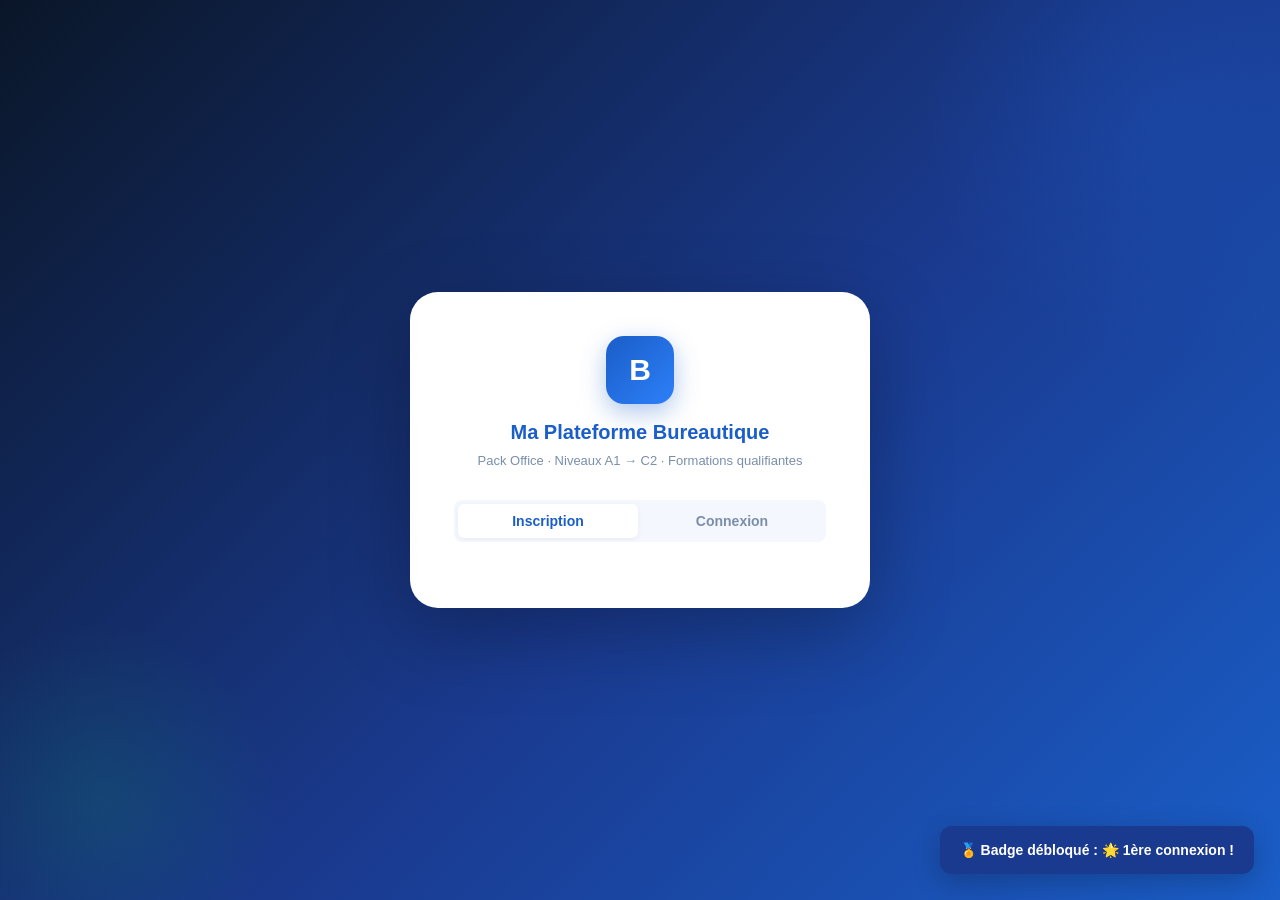
==== commit 32de1647: "Add files via upload" ====
--- a/index.html
+++ b/index.html
@@ -149,7 +149,6 @@
 .t-red{background:var(--danger-light);color:var(--danger)}
 
 /* ── PROGRESS ─────────────────────────────────── */
-/* FIX #1: Renamed fill classes to avoid .fw conflict with flex-wrap */
 .pr-row{margin-bottom:12px}
 .pr-top{display:flex;justify-content:space-between;align-items:center;font-size:13px;margin-bottom:5px}
 .pr-name{font-weight:600;color:var(--text2)}
@@ -321,7 +320,6 @@
 
 /* ── UTILS ────────────────────────────────────── */
 hr{height:1px;background:var(--border);border:none;margin:18px 0}
-/* FIX: flex-wrap renamed from .fw to .fwrap to avoid collision */
 .flex{display:flex;align-items:center}
 .jb{justify-content:space-between}
 .fwrap{flex-wrap:wrap}
@@ -372,42 +370,41 @@
       <button class="auth-tab" onclick="authTab('login',this)">Connexion</button>
     </div>
     <div class="auth-panel" id="apLogin" style="display:none">
-      <div class="fg"><label class="fl">Adresse e-mail</label><input id="lEmail" class="fi" type="email" placeholder="votre@email.com" autocomplete="email" onkeydown="if(event.key==='Enter')document.getElementById('lMdp').focus()"></div>
+      <div class="fg"><label class="fl">Adresse e-mail</label>
+        <input id="lEmail" class="fi" type="email" placeholder="votre@email.com" autocomplete="email"
+               onkeydown="if(event.key==='Enter')document.getElementById('lMdp').focus()">
+      </div>
       <div class="fg"><label class="fl">Mot de passe</label>
-        <div class="f-icon-wrap"><input id="lMdp" class="fi" type="password" placeholder="Votre mot de passe" onkeydown="if(event.key==='Enter')loginAs(S._loginRole||null)"><button class="f-icon-btn" onclick="togglePwd(this)" type="button">👁</button></div>
+        <div class="f-icon-wrap">
+          <input id="lMdp" class="fi" type="password" placeholder="Votre mot de passe"
+                 onkeydown="if(event.key==='Enter')loginAs('stagiaire')">
+          <button class="f-icon-btn" onclick="togglePwd(this)" type="button">👁</button>
+        </div>
       </div>
       <div id="lErr" class="f-err hidden"></div>
 
-      <!-- ÉTAPE 1 : Choisir son rôle -->
-      <div style="margin-top:14px;margin-bottom:4px">
-        <div style="font-size:12px;font-weight:700;color:var(--text3);text-align:center;margin-bottom:8px">1. Je suis :</div>
-        <div style="display:grid;grid-template-columns:1fr 1fr;gap:10px">
-          <button class="btn btn-outline btn-full role-btn" id="roleBtn_stagiaire" style="padding:12px;border-width:2px" onclick="selectLoginRole('stagiaire',this)">🎓 Stagiaire</button>
-          <button class="btn btn-outline btn-full role-btn" id="roleBtn_formateur" style="padding:12px;border-width:2px" onclick="selectLoginRole('formateur',this)">👨‍🏫 Formateur</button>
-        </div>
-      </div>
-
-      <!-- ÉTAPE 2 : Se connecter (activé après choix du rôle) -->
-      <div style="margin-top:6px;margin-bottom:4px">
-        <div style="font-size:12px;font-weight:700;color:var(--text3);text-align:center;margin-bottom:8px">2. Je me connecte :</div>
-        <button type="button" class="btn btn-primary w100" id="btnLogin" onclick="loginAs(S._loginRole||null)" style="font-size:15px;padding:12px;opacity:.45;cursor:not-allowed" disabled>
-          🔓 Se connecter
+      <div style="display:grid;grid-template-columns:1fr 1fr;gap:10px;margin-top:14px">
+        <button type="button" class="btn btn-primary" id="btnLoginStagiaire"
+                onclick="loginAs('stagiaire')" style="padding:13px;font-size:15px">
+          🎓 Stagiaire
+        </button>
+        <button type="button" class="btn btn-outline" id="btnLoginFormateur"
+                onclick="loginAs('formateur')" style="padding:13px;font-size:15px;border-width:2px">
+          👨‍🏫 Formateur
         </button>
       </div>
+      <p class="muted tc" style="margin-top:8px;font-size:12px">
+        Entrez vos codes puis cliquez sur votre rôle • Sans code = mode démo
+      </p>
 
       <div style="margin-top:10px;text-align:center">
-        <button type="button" class="btn btn-ghost btn-sm" style="font-size:12px" onclick="showForgotHelp()">🔑 J'ai oublié mes codes →</button>
-      </div>
-
-      <div style="border-top:1px solid var(--border);margin-top:14px;padding-top:12px">
-        <p class="muted tc" style="margin-bottom:0;font-size:12px">💡 <b>Démo sans compte</b> : cliquez directement sur Stagiaire ou Formateur<br><small style="color:var(--danger)">Données non sauvegardées en mode démo</small></p>
-        <div style="display:grid;grid-template-columns:1fr 1fr;gap:8px;margin-top:8px">
-          <button class="btn btn-ghost btn-sm" style="font-size:12px" onclick="loginAs('stagiaire')">🎓 Démo Stagiaire</button>
-          <button class="btn btn-ghost btn-sm" style="font-size:12px" onclick="loginAs('formateur')">👨‍🏫 Démo Formateur</button>
-        </div>
+        <button type="button" class="btn btn-ghost btn-sm" style="font-size:12px" onclick="showForgotHelp()">
+          🔑 J'ai oublié mes codes →
+        </button>
       </div>
     </div>
     <div class="auth-panel" id="apRegister">
+      <div class="alert al-info mb3" style="font-size:12px"><span>💡</span><div>Déjà inscrit sur un autre appareil ? Recréez votre compte avec le même e-mail — vos données seront restaurées automatiquement.</div></div>
       <div class="f2">
         <div class="fg"><label class="fl">Prénom <span style="color:var(--danger)">*</span></label><input id="rPre" class="fi" type="text" placeholder="Prénom"></div>
         <div class="fg"><label class="fl">Nom <span style="color:var(--danger)">*</span></label><input id="rNom" class="fi" type="text" placeholder="Nom"></div>
@@ -452,10 +449,10 @@
     <span id="nbCurrentPage" style="font-size:12px;color:var(--text3);display:none"></span>
     <div class="nb-actions">
       <span id="nbLvl" class="nb-lvl lB1">B1</span>
-      <div class="user-pill" onclick="logout()" role="button" aria-label="Se déconnecter" tabindex="0">
+      <div class="user-pill" onclick="logout()" role="button" aria-label="Se déconnecter" tabindex="0" title="Cliquer pour se déconnecter">
         <div class="avatar" id="nbInit">JD</div>
         <span id="nbName">Jean D.</span>
-        <span style="color:var(--text3);font-size:11px">↩</span>
+        <span style="color:var(--danger);font-weight:800;font-size:12px;margin-left:6px;white-space:nowrap">⏻ Déconnexion</span>
       </div>
     </div>
   </nav>
@@ -1273,16 +1270,11 @@
 }
 
 'use strict';
-// ══════════════════════════════════════════════
-//  MA PLATEFORME BUREAUTIQUE v2.1 — BUGFIX
-// ══════════════════════════════════════════════
-
-// FIX #14: Safe localStorage access
+
 function safeGet(key, fallback) {
   try { const v = localStorage.getItem(key); return v ? JSON.parse(v) : fallback; }
   catch(e) { console.warn('safeGet error for', key, e); return fallback; }
 }
-// FIX #2: simpleMode content helper
 function txt(full, simple) {
   return S.settings.simpleMode ? simple : full;
 }
@@ -1301,7 +1293,7 @@
 
 function safeSet(key, value) {
   try { localStorage.setItem(key, JSON.stringify(value)); return true; }
-  catch(e) { // FIX #7
+  catch(e) {
     console.warn('safeSet error for', key, e);
     if (key === 'mpb_prog') toast('⚠️ Impossible de sauvegarder votre progression. Stockage plein ?', 5000);
     return false;
@@ -1312,7 +1304,6 @@
   role: 'stagiaire',
   currentUser: null,
   users: safeGet('mpb_users', []),
-  // FIX #4: prog always has word/excel/ppt/pub properly initialized
   prog: safeGet('mpb_prog', {
     word:0, excel:0, ppt:0, pub:0,
     exercises:{}, badges:[], activity:[], weekly:0, weekStart: Date.now(),
@@ -1322,7 +1313,7 @@
   settings: safeGet('mpb_settings', {
     formation:'savoirs', niveauNum:'inter',
     metiers:['general'], niveauFr:'',
-    niveauInfo:'',  // Niveau informatique Pack Office (résultat du test)
+    niveauInfo:'',
     simpleMode:false, fontSize:'n', contrast:false
   }),
   travaux: safeGet('mpb_travaux', [
@@ -1334,13 +1325,13 @@
   activeFilter: 'all',
   quizIdx: 0,
   quizAnswers: [],
-  posQuizIdx: 0,    // FIX #3: positionnement quiz state
+  posQuizIdx: 0,
   posAnswers: [],
-  testQuizIdx: 0,   // FIX #3: test mode quiz state
+  testQuizIdx: 0,
   testAnswers: [],
+  _remoteUsers: [],
 };
 
-// ── DATA ───────────────────────────────────────
 const DEMO_STAGIAIRES = [
   {id:1,prenom:'Jean',nom:'Dupont',init:'JD',formation:'Sav. Ess.',ftag:'t-blue',niveau:'B1',lclass:'lB1',metier:'Secrétariat',prog:47,acces:'22/04/2026',groupe:'Groupe 3',detail:{word:65,excel:30,ppt:20,pub:5,temps:'2h30',exFaits:12}},
   {id:2,prenom:'Amara',nom:'Diallo',init:'AD',formation:'#AVENIR',ftag:'t-purple',niveau:'A2',lclass:'lA2',metier:'Accueil',prog:22,acces:'21/04/2026',groupe:'Groupe 2',detail:{word:35,excel:10,ppt:5,pub:0,temps:'1h10',exFaits:5}},
@@ -1477,7 +1468,6 @@
       {id:'pu4',num:4,name:'Mise en page d\'une affiche',lvl:'B1',time:'40 min',type:'steps',steps:['Mise en page → Format de page → A4 Portrait','Insertion → Zone de texte → dessinez la zone souhaitée','Organisez les éléments : titre en haut, image au centre','Grouper : sélectionnez plusieurs éléments → Format → Grouper','Aperçu avant impression : Fichier → Imprimer']},
       {id:'pu5',num:5,name:'Brochure 3 volets',lvl:'B2',time:'50 min',type:'steps',steps:['Fichier → Nouveau → Brochures → 3 volets','Volet couverture (droite) : titre + image principale','Volet intérieur gauche : coordonnées et contact','Volet central : contenu principal avec texte et images','Volet dos : sous-titre ou logo']}]},
 };
-
 const CAS_PRATIQUES = [
   {id:'lettre',icon:'📄',bg:'var(--primary-xlight)',lvl:'A2',tags:['t-blue','t-purple'],tagNames:['Word','Secrétariat'],name:'Lettre de candidature',desc:'Rédiger une lettre professionnelle avec Word 2019.',prog:0,steps:30,
    etapes:[
@@ -1519,21 +1509,16 @@
      {num:6,title:'⚠️ Enregistrer',desc:'Ctrl+S → Documents → NomRéférente_Groupe_FlyerADVF.pub',done:false,tip:'⚠️ OBLIGATOIRE — Vérifiez le nom du fichier'}]}];
 
 const QUIZ_DATA = [
-  // qIdx 0 — Word mise en forme
   {q:'Pour mettre un texte en gras dans Word, vous sélectionnez le texte puis vous appuyez sur :',opts:['Ctrl + I','Ctrl + G','Ctrl + U','Ctrl + B'],rep:3,
    expl:'Ctrl+B (Bold = Gras en anglais) met le texte en gras. Ctrl+I = Italique, Ctrl+U = Souligné.'},
-  // qIdx 1 — Word tableau
   {q:'Pour créer un tableau dans Word, vous utilisez quel onglet ?',opts:['Accueil','Mise en page','Insertion','Références'],rep:2,
    expl:"L'onglet Insertion contient tous les éléments à insérer : tableaux, images, formes..."},
-  // qIdx 2 — Excel saisie
   {q:'Dans Excel, pour passer à la cellule suivante (à droite) après la saisie, vous appuyez sur :',opts:['Entrée','Espace','Tab','Flèche vers le haut'],rep:2,
    expl:'Tab déplace vers la droite. Entrée déplace vers le bas. Utilisez Tab pour remplir une ligne rapidement.'},
-  // qIdx 3 — PPT images
   {q:"Dans PowerPoint, quelle est la bonne façon d'insérer une image ?",opts:['Copier-coller depuis Internet','Insertion → Images en ligne','Insertion → Images → Cet appareil','Glisser depuis le navigateur web'],rep:2,
    expl:"⚠️ Toujours utiliser 'Cet appareil' — les images en ligne nécessitent une connexion et peuvent disparaître."}];
-// ── QUIZ SIMULATIONS — Questions spécifiques par test ──────────
+
 const QUIZ_SIMULATIONS = {
-  // Test Word B1-B2
   'Test Word B1-B2 · 30 min': [
     {q:"Dans Word, comment créer automatiquement une table des matières ?",opts:["Saisir manuellement les titres","Insertion → Table des matières → après avoir appliqué des Styles","Affichage → Structure → Table","Références → Signet"],rep:1,lvl:'B1',expl:"La table des matières se génère automatiquement si vous avez utilisé les Styles (Titre 1, Titre 2…) dans votre document."},
     {q:"Qu'est-ce qu'un publipostage dans Word ?",opts:["Une mise en page avec deux colonnes","Une fusion d'un document type avec une liste de destinataires","Un type de correction orthographique","Un effet de style sur le texte"],rep:1,lvl:'B1',expl:"Le publipostage (Onglet Publipostage) permet de créer des lettres ou étiquettes personnalisées pour plusieurs destinataires depuis une liste Excel."},
@@ -1544,8 +1529,6 @@
     {q:"La fonction 'Suivi des modifications' dans Word sert à :",opts:["Enregistrer automatiquement le document","Afficher l'historique des révisions et modifications avec le nom des auteurs","Vérifier l'orthographe en continu","Compter les mots du document"],rep:1,lvl:'B2',expl:"Révision → Suivi des modifications : indispensable pour les documents collaboratifs. Chaque modification est visible avec la couleur et le nom de son auteur."},
     {q:"Pour créer un filigrane (ex: 'CONFIDENTIEL') dans Word :",opts:["Insertion → WordArt","Mise en page → Filigrane","Accueil → Effets de texte","Affichage → Arrière-plan"],rep:1,lvl:'B2',expl:"Mise en page → Filigrane vous permet d'ajouter un texte ou une image en arrière-plan de toutes les pages."},
   ],
-
-  // Test Excel A1-A2
   'Test Excel A1-A2 · 25 min': [
     {q:"Dans Excel, que fait la formule =SOMME(A1:A10) ?",opts:["Compte le nombre de cellules","Additionne toutes les valeurs de A1 à A10","Calcule la moyenne","Affiche la valeur maximale"],rep:1,lvl:'A1',expl:"=SOMME() additionne toutes les valeurs d'une plage. =SOMME(A1:A10) additionne les 10 cellules de A1 à A10."},
     {q:"Comment sélectionner toute une colonne dans Excel ?",opts:["Cliquer sur une cellule puis Ctrl+C","Cliquer sur la lettre de la colonne en haut","Double-cliquer sur la cellule","Appuyer sur F2"],rep:1,lvl:'A1',expl:"Cliquer sur la lettre de la colonne (A, B, C…) en haut du tableur sélectionne toute la colonne d'un coup."},
@@ -1556,8 +1539,6 @@
     {q:"La poignée de recopie dans Excel (petit carré en bas à droite d'une cellule) sert à :",opts:["Supprimer la cellule","Copier le contenu vers les cellules adjacentes en l'adaptant","Agrandir la cellule","Ajouter un commentaire"],rep:1,lvl:'A2',expl:"Glissez la poignée de recopie pour étendre une formule ou une série. Excel adapte automatiquement les références (A1 devient A2, A3...)."},
     {q:"Dans Excel, que signifie l'erreur #VALEUR! ?",opts:["La formule est correcte","Un calcul est impossible (ex: additionner du texte et des nombres)","La cellule est vide","La colonne est trop étroite"],rep:1,lvl:'A2',expl:"#VALEUR! apparaît quand Excel ne peut pas effectuer le calcul demandé, souvent parce qu'une cellule contient du texte là où un nombre est attendu."},
   ],
-
-  // Test PowerPoint A2-B1
   'Test PowerPoint A2-B1 · 20 min': [
     {q:"Dans PowerPoint, comment ajouter une nouvelle diapositive ?",opts:["Fichier → Nouvelle diapositive","Clic droit dans le panneau gauche → Nouvelle diapositive","Affichage → Nouvelle","Insertion → Page"],rep:1,lvl:'A2',expl:"Dans le panneau des diapositives (à gauche), faites un clic droit → 'Nouvelle diapositive'. Ou utilisez le raccourci Ctrl+M."},
     {q:"Pour changer la couleur d'arrière-plan d'une diapositive :",opts:["Accueil → Couleur","Création → Mettre en forme l'arrière-plan","Insertion → Image d'arrière-plan","Affichage → Couleur/Niveaux de gris"],rep:1,lvl:'A2',expl:"Onglet Création → Mettre en forme l'arrière-plan (ou clic droit sur la diapo → Mettre en forme l'arrière-plan) : couleur unie, dégradé, image ou texture."},
@@ -1567,8 +1548,6 @@
     {q:"Le 'Mode Présentateur' dans PowerPoint permet de :",opts:["Afficher la présentation en plein écran sur tous les écrans","Voir ses notes et la diapo suivante sur son écran pendant que le public voit la présentation","Enregistrer la présentation en vidéo","Partager la présentation sur Internet"],rep:1,lvl:'B1',expl:"En Mode Présentateur (Alt+F5 ou clic droit → Mode Présentateur) : vous voyez vos notes, le chronomètre et la diapo suivante sur votre écran, pendant que le public ne voit que la présentation."},
     {q:"Pour aligner plusieurs objets sur une diapositive PPT :",opts:["Les déplacer manuellement un par un","Sélectionner les objets → Format de la forme → Organiser → Aligner","Clic droit → Propriétés → Alignement","Mise en page → Grille"],rep:1,lvl:'B1',expl:"Sélectionnez plusieurs objets (Ctrl+clic) → onglet Format de la forme → groupe Organiser → Aligner : gauche, droite, centré, distribuer l'espace…"},
   ],
-
-  // Simulation Pack Office B1
   'Pack Office complète · 45 min': [
     {q:"Dans Word, quelle est la différence entre 'Enregistrer' et 'Enregistrer sous' ?",opts:["Aucune différence","Enregistrer met à jour le fichier existant. Enregistrer sous crée un nouveau fichier ou change l'emplacement/format","Enregistrer sous crée une copie de sauvegarde automatique","Enregistrer est pour les brouillons, Enregistrer sous pour les versions finales"],rep:1,lvl:'B1',expl:"Ctrl+S = Enregistrer (écrase le fichier actuel). Ctrl+Maj+S ou F12 = Enregistrer sous (permet de choisir un nouveau nom, un autre dossier ou format)."},
     {q:"Dans Excel, comment fixer une référence de cellule pour qu'elle ne change pas lors de la recopie ?",opts:["Mettre le nom en majuscules : TOTAL","Ajouter des $ : =$A$1 (référence absolue)","Mettre la valeur entre guillemets : 'A1'","Utiliser la touche F4 avant la copie"],rep:1,lvl:'B1',expl:"Le $ fixe la référence : $A$1 = ligne ET colonne fixes. $A1 = colonne fixe uniquement. A$1 = ligne fixe uniquement. F4 ajoute automatiquement les $ dans la barre de formule."},
@@ -1579,8 +1558,6 @@
     {q:"Dans PowerPoint, pour que toutes les diapositives utilisent le même logo et les mêmes couleurs, la bonne méthode est :",opts:["Copier-coller le logo sur chaque diapositive","Modifier le Masque des diapositives une seule fois","Créer un groupe avec toutes les diapositives","Utiliser un thème prédéfini uniquement"],rep:1,lvl:'B1',expl:"Le Masque des diapositives (Affichage → Masque des diapositives) propage automatiquement les modifications à toutes les diapositives, y compris les nouvelles."},
     {q:"Dans Excel, pour protéger une feuille de calcul contre les modifications :",opts:["Fichier → Options → Sécurité","Révision → Protéger la feuille (avec ou sans mot de passe)","Affichage → Figer les volets","Format → Cellules → Verrouillée"],rep:1,lvl:'B2',expl:"Révision → Protéger la feuille : bloque les modifications sur les cellules verrouillées. Par défaut, toutes les cellules sont verrouillées — déverrouillez celles que vous voulez laisser modifiables avant de protéger."},
   ],
-
-  // Simulation Secrétariat CAP
   'Secrétariat - Entrée en CAP · 60 min': [
     {q:"Pour mettre en page une lettre professionnelle dans Word, quel format est le standard en France ?",opts:["A4 paysage, marges 3cm","A4 portrait, marges standard 2.5cm","A3 portrait, marges 1cm","A5 paysage, marges 2cm"],rep:1,lvl:'A2',expl:"En France, la lettre professionnelle est au format A4 portrait avec des marges standards (environ 2.5 cm). La norme AFNOR NF Z11-001 définit les règles de présentation."},
     {q:"Dans une lettre professionnelle, la formule de politesse 'Veuillez agréer...' se place :",opts:["En haut à gauche sous la date","À la fin du corps de la lettre, avant la signature","Après le titre de la lettre","Dans l'objet de la lettre"],rep:1,lvl:'A2',expl:"La formule de politesse clôture le corps de la lettre et précède la signature. Elle doit reprendre la formule d'appel (ex: Madame → Madame dans la formule)."},
@@ -1591,8 +1568,6 @@
     {q:"Dans Word, pour créer un formulaire remplissable (fiche de renseignement) à distribuer :",opts:["Laisser des lignes vides que les gens remplissent à la main","Utiliser l'onglet Développeur → Contrôles de contenu (cases, listes, champs texte)","Créer un fichier Excel à la place","Utiliser Publisher pour les formulaires"],rep:1,lvl:'B2',expl:"L'onglet Développeur → Contrôles de contenu permet de créer des formulaires interactifs : zones de texte cliquables, listes déroulantes, cases à cocher. La personne remplit directement dans Word."},
     {q:"Vous recevez un fichier .xlsx d'un collègue qui utilise Excel 2003. Que faites-vous pour l'ouvrir ?",opts:["Impossible, incompatible","Excel 2003 peut ouvrir les .xlsx avec le Pack de compatibilité Microsoft","Vous devez le convertir en .xls d'abord","Il faut utiliser LibreOffice"],rep:1,lvl:'A2',expl:"Excel 2003 peut ouvrir les fichiers .xlsx avec le Pack de compatibilité téléchargeable sur le site Microsoft. Les versions récentes d'Excel ouvrent les anciens formats (.xls, .csv) sans problème."},
   ],
-
-  // Simulation Titre Pro ADVF
   'Titre Pro ADVF · 40 min': [
     {q:"Pour créer une fiche de suivi quotidien dans Excel (activités d'une personne aidée), quelle structure est la plus adaptée ?",opts:["Un seul grand tableau avec tout","Un classeur avec une feuille par mois, et par jour une ligne d'activités","Un document Word avec des tableaux","Un fichier texte"],rep:1,lvl:'A2',expl:"Un classeur Excel avec une feuille par mois et une ligne par activité/jour permet un suivi clair et des calculs automatiques (durées, totaux, statistiques)."},
     {q:"Vous créez une lettre de liaison pour l'équipe soignante dans Word. Pour qu'elle soit lue facilement :",opts:["Tout en majuscules pour l'emphase","Taille 12, paragraphes courts, titres en gras, marges 2.5cm","Taille 8 pour tenir sur une page","Tout en italique"],rep:1,lvl:'A1',expl:"Pour une bonne lisibilité : police 12, paragraphes courts (3-4 lignes max), titres structurés en gras, marges standard. Évitez les majuscules (difficiles à lire)."},
@@ -1603,8 +1578,6 @@
     {q:"Pour insérer une image du logo de l'association sur l'en-tête de tous les documents Word :",opts:["Copier-coller le logo sur chaque page","Double-cliquer sur l'en-tête → Insertion → Images → Cet appareil → redimensionner","Utiliser une macro","Insertion → Filigrane → Logo"],rep:1,lvl:'B1',expl:"Double-cliquez sur l'en-tête pour l'activer → insérez l'image depuis votre ordinateur (jamais depuis Internet) → redimensionnez. L'en-tête apparaît automatiquement sur toutes les pages."},
   ]
 };
-
-
 
 const QUIZ_POSITIONNEMENT = [
   {q:'Qu\'est-ce que le bouton "Gras" dans Word fait à votre texte ?',opts:['Il efface le texte','Il rend le texte plus épais et foncé','Il souligne le texte','Il change la couleur'],rep:1,lvl:'A1',expl:'Le bouton Gras (G) dans la barre d\'outils rend le texte plus épais. Raccourci : Ctrl+B.'},
@@ -1623,15 +1596,11 @@
   {q:'Que fait =SI(A1>10,"Grand","Petit") dans Excel ?',opts:['Additionne A1 et 10','Affiche "Grand" si A1>10 sinon "Petit"','Compare deux colonnes','Trie les données'],rep:1,lvl:'B2'},
   {q:'Pour insérer une table des matières automatique dans Word :',opts:['Insérer → Table des matières','Accueil → Table','Références → Table des matières (après styles Titre)','Mise en page → Table'],rep:2,lvl:'C1'}];
 
-// ── INIT ──────────────────────────────────────
 document.addEventListener('DOMContentLoaded', () => {
-  // Nav links
   document.querySelectorAll('.nav-link[data-page]').forEach(l => {
     l.addEventListener('click', () => showPage(l.dataset.page));
-    // Also close mobile sidebar
     l.addEventListener('click', () => { if(window.innerWidth < 768) document.getElementById('sidebar')?.classList.remove('open'); });
   });
-  // Upload
   const fIn = document.getElementById('fileIn');
   const uz = document.getElementById('upZone');
   if (uz) {
@@ -1640,7 +1609,6 @@
     uz.addEventListener('drop', e => { e.preventDefault(); uz.classList.remove('drag'); if (e.dataTransfer.files[0]) handleFile(e.dataTransfer.files[0]); });
   }
   if (fIn) fIn.addEventListener('change', e => { if (e.target.files[0]) handleFile(e.target.files[0]); });
-  // FIX #16: ensure prog has all keys
   if (!('word' in S.prog)) S.prog.word = 0;
   if (!('excel' in S.prog)) S.prog.excel = 0;
   if (!('ppt' in S.prog)) S.prog.ppt = 0;
@@ -1648,23 +1616,18 @@
   if (!S.prog.exercises) S.prog.exercises = {};
   if (!S.prog.badges) S.prog.badges = [];
   if (!S.prog.activity) S.prog.activity = [];
-  if (!S.prog.casProgress) S.prog.casProgress = {}; // FIX #1
-  // B7: Load custom exercises into MODULES_DATA
+  if (!S.prog.casProgress) S.prog.casProgress = {};
   const customExs = safeGet('mpb_custom_exs', []);
   customExs.forEach(ex => { if (MODULES_DATA[ex.mod] && !MODULES_DATA[ex.mod].exercises.find(e=>e.id===ex.id)) MODULES_DATA[ex.mod].exercises.push(ex); });
-  if (!S.prog.weekStart) { S.prog.weekStart = Date.now(); saveState(); } // FIX #15
-  // FIX #14: auto-reset weekly on new week
+  if (!S.prog.weekStart) { S.prog.weekStart = Date.now(); saveState(); }
   const weekMs = 7 * 24 * 60 * 60 * 1000;
   if (Date.now() - (S.prog.weekStart || 0) > weekMs) {
     S.prog.weekly = 0;
     S.prog.weekStart = Date.now();
     saveState();
   }
-  // First badge
-  if (!S.prog.badges.includes('first')) unlockBadge('first'); // FIX #4
-  // FIX #6: sync badge counter
+  if (!S.prog.badges.includes('first')) unlockBadge('first');
   updateBadgeCounter();
-  // FIX #6: Escape key closes any open modal
   document.addEventListener('keydown', e => {
     if (e.key === 'Escape') {
       closeExModal();
@@ -1672,10 +1635,9 @@
     }
   });
 
-  checkVersion(); // Vérifier version + migrer si nécessaire
-  checkConfirmationLink(); // LOT G: Lien de confirmation d'inscription
-  applyCustomSimulationsToRuntime(); // LOT 5: Charger les catégories de test personnalisées
-  // B2: Session restore — sessionStorage (tab) or localStorage (persistent)
+  checkVersion();
+  checkConfirmationLink();
+  applyCustomSimulationsToRuntime();
   const sess = sessionStorage.getItem('mpb_sess') || localStorage.getItem('mpb_sess_persist');
   if (sess) {
     const d = JSON.parse(sess);
@@ -1685,16 +1647,13 @@
     document.getElementById('mainApp').classList.remove('hidden');
     initApp(d.role, d.user);
   }
-  // Apply saved settings
   applySavedSettings();
 });
 
-// ── AUTH ──────────────────────────────────────
 function authTab(tab, el) {
   if (tab === 'login') { S._loginRole = null; }
   document.querySelectorAll('.auth-tab').forEach(t => t.classList.remove('active'));
   el.classList.add('active');
-  // FIX: simple, direct panel switching
   document.getElementById('apLogin').style.display = tab === 'login' ? 'block' : 'none';
   document.getElementById('apLogin').classList.toggle('active', tab === 'login');
   document.getElementById('apRegister').style.display = tab === 'register' ? 'block' : 'none';
@@ -1746,7 +1705,6 @@
 }
 
 function togglePwd(idOrBtn, btn2) {
-  // Accept togglePwd(btn) for connexion or togglePwd('id', btn) for inscription
   const realBtn = btn2 || idOrBtn;
   const inp = typeof idOrBtn === 'string'
     ? document.getElementById(idOrBtn)
@@ -1762,14 +1720,13 @@
 }
 
 function loginAfterRegister(pre, nom, email, role) {
-  // Called directly after registration — no demo mode
   S.role = role;
   const initials = (pre[0] + (nom?nom[0]:'')).toUpperCase();
   const user = { prenom: pre, nom, initials, email };
   S.currentUser = user;
   const sessData2 = JSON.stringify({ role, user });
   sessionStorage.setItem('mpb_sess', sessData2);
-  localStorage.setItem('mpb_sess_persist', sessData2); // B2: persist
+  localStorage.setItem('mpb_sess_persist', sessData2);
   document.getElementById('authScreen').classList.add('hidden');
   document.getElementById('mainApp').classList.remove('hidden');
   document.getElementById('demoBanner')?.remove();
@@ -1777,7 +1734,7 @@
   if (role === 'stagiaire' || role === 'Stagiaire') {
     toast('✅ Bienvenue ' + esc(pre) + ' !');
     setTimeout(() => { showPage('dashboard'); showOnboarding(); }, 600);
-  } else { // formateur
+  } else {
     toast('✅ Bienvenue ' + esc(pre) + ' ! Vous êtes connecté(e) en tant que formateur(trice).');
   }
 }
@@ -1793,15 +1750,13 @@
 async function _loginAsWork(role) {
   const emailEl = document.getElementById('lEmail');
   const mdpEl = document.getElementById('lMdp');
-  const email = emailEl ? emailEl.value.trim() : '';
+  const email = emailEl ? emailEl.value.trim().toLowerCase() : '';
   const mdp = mdpEl ? mdpEl.value : '';
 
   let matchedUser = null;
   if (email && mdp) {
-    // 1) Recherche LOCALE d'abord (rapide, fonctionne hors-ligne)
-    matchedUser = S.users.find(u => u.email === email && (u.mdp === btoa(mdp) || u.mdp === mdp));
-
-    // 2) LOT 1: Si pas trouvé localement, chercher sur Supabase (nouvel appareil / hors localStorage)
+    matchedUser = S.users.find(u => (u.email || '').toLowerCase() === email && (u.mdp === btoa(mdp) || u.mdp === mdp));
+
     if (!matchedUser && SB.enabled && navigator.onLine) {
       const loginBtn = document.getElementById('btnLogin');
       const prevText = loginBtn ? loginBtn.innerHTML : '';
@@ -1811,7 +1766,6 @@
         const remote = await SB.findUserRemote(email, pwdHash);
         if (remote) {
           matchedUser = { prenom: remote.prenom, nom: remote.nom, email: remote.email, role: remote.role, groupe: remote.groupe, mdp };
-          // Sauvegarder localement pour les prochaines connexions (mode hors-ligne)
           S.users.push(matchedUser);
           safeSet('mpb_users', S.users);
         }
@@ -1823,44 +1777,40 @@
     if (!matchedUser) {
       const errEl = document.getElementById('lErr');
       if (errEl) {
-        errEl.textContent = !navigator.onLine
-          ? '⚠️ Identifiants incorrects ou compte créé sur un autre appareil (connexion internet requise la première fois).'
-          : '⚠️ Identifiants incorrects.';
+        errEl.innerHTML = !navigator.onLine
+          ? '⚠️ Identifiants incorrects ou compte créé sur un autre appareil. Connectez-vous à Internet puis réessayez.'
+          : '⚠️ Identifiants incorrects. <br><span style="font-size:11px">Nouveau sur cet appareil ? <button class="btn btn-ghost btn-sm" style="font-size:11px;padding:2px 8px" onclick="authTab(\'inscription\',document.querySelectorAll(\'.auth-tab\')[0])">Recréer le compte →</button></span>';
         errEl.classList.remove('hidden');
       }
       return;
     }
   }
 
-  // [12] Détecter le rôle depuis le compte trouvé, ou exiger un choix explicite
   if (!role) {
     if (matchedUser) {
       role = matchedUser.role || 'stagiaire';
     } else if (email && mdp) {
-      return; // déjà géré ci-dessus (identifiants incorrects)
+      return;
     } else {
-      role = 'stagiaire'; // Mode démo
+      role = 'stagiaire';
     }
   }
   S.role = role;
-  // B1: Always use real user data if found — never hardcode 'Formatrice' or 'Jean'
   const demoUser = matchedUser
     ? { prenom: matchedUser.prenom, nom: matchedUser.nom || '',
         initials: (matchedUser.prenom[0] + (matchedUser.nom ? matchedUser.nom[0] : '')).toUpperCase(),
-        email: matchedUser.email, role: matchedUser.role }
+        email: matchedUser.email, role: role }
     : role === 'formateur'
       ? { prenom: 'Formateur', nom: '', initials: 'FO' }
       : { prenom: 'Jean', nom: 'Dupont', initials: 'JD' };
   S.currentUser = demoUser;
   const sessData = JSON.stringify({ role, user: demoUser });
   sessionStorage.setItem('mpb_sess', sessData);
-  localStorage.setItem('mpb_sess_persist', sessData); // B2: persist across page refresh
+  localStorage.setItem('mpb_sess_persist', sessData);
   document.getElementById('authScreen').classList.add('hidden');
   document.getElementById('mainApp').classList.remove('hidden');
   document.getElementById('demoBanner')?.remove();
-  // Remove demo banner if present
   document.getElementById('demoBanner')?.remove();
-  // Clear any error
   const errEl = document.getElementById('lErr');
   if (errEl) errEl.classList.add('hidden');
   const isDemo = !email;
@@ -1890,7 +1840,6 @@
     emailConf = val('rEmailConf'), mdpConf = val('rMdpConf');
   const err = document.getElementById('rErr');
 
-  // ── Validations (FIX BUG 1: _reEnable() et non _reEnable()) ──
   if (!pre || !nom || !email || !mdp) {
     showErr(err, '⚠️ Veuillez remplir tous les champs obligatoires.');
     _reEnable(); return;
@@ -1907,32 +1856,47 @@
     showErr(err, '⚠️ Les mots de passe ne correspondent pas.');
     _reEnable(); return;
   }
-  if (S.users.find(u => u.email === email.trim())) {
-    showErr(err, '⚠️ Cet e-mail est déjà utilisé. Connectez-vous ou utilisez un autre e-mail.');
-    _reEnable(); return;
-  }
-
-  // ── Sauvegarde (FIX BUG 3: stocker le mdp en clair pour que le login fonctionne) ──
-  const role = document.querySelector('input[name="rRole"]:checked')?.value || 'stagiaire';
-  const newUser = { prenom: pre.trim(), nom: nom.trim(), email: email.trim(), mdp, role, createdAt: Date.now() };
+  const role = document.querySelector('.role-card.selected')?.dataset?.role || 'stagiaire';
+  const existingIdx = S.users.findIndex(u => u.email === email.trim().toLowerCase());
+  if (existingIdx >= 0) {
+    S.users[existingIdx].mdp = mdp;
+    S.users[existingIdx].role = role;
+    S.users[existingIdx].prenom = pre.trim();
+    S.users[existingIdx].nom = nom.trim();
+    safeSet('mpb_users', S.users);
+    if (SB.enabled) {
+      try {
+        const pwdHash2 = await hashPwd(mdp, email.trim().toLowerCase());
+        await SB.syncUserAccount(S.users[existingIdx], pwdHash2);
+      } catch(e) {}
+    }
+    const existUser = S.users[existingIdx];
+    const panel0 = document.getElementById('apRegister');
+    panel0.innerHTML = `<div style="text-align:center;padding:20px">
+      <div style="font-size:40px;margin-bottom:10px">🔑</div>
+      <div style="font-size:16px;font-weight:900;color:var(--accent);margin-bottom:8px">Mot de passe mis à jour !</div>
+      <div style="font-size:13px;color:var(--text2);margin-bottom:16px">Votre compte a été réinitialisé avec le nouveau mot de passe.</div>
+      <button class="btn btn-primary" style="width:100%" onclick="loginAfterRegister('${esc(existUser.prenom)}','${esc(existUser.nom||'')}','${esc(existUser.email)}','${existUser.role}')">▶ Accéder à la plateforme</button>
+    </div>`;
+    _reEnable();
+    return;
+  }
+
+  const newUser = { prenom: pre.trim(), nom: nom.trim(), email: email.trim().toLowerCase(), mdp, role, createdAt: Date.now() };
   S.users.push(newUser);
   if (S.users.length > 200) S.users = S.users.slice(-200);
   safeSet('mpb_users', S.users);
-  // LOT 1: Sync to Supabase AVEC le hash du mot de passe pour permettre la connexion cross-device
   if (SB.enabled) {
     try {
       const pwdHash = await hashPwd(mdp, newUser.email);
       await SB.syncUserAccount(newUser, pwdHash);
     } catch(e) { console.warn('Sync compte échouée:', e); }
   }
-  // LOT G: Envoyer un email de confirmation d'inscription (si EmailJS configuré)
   sendConfirmationEmail(newUser);
   err.classList.add('hidden');
 
-  // ── FIX BUG 2: Re-activer le bouton + afficher confirmation VISIBLE ──
   _reEnable();
 
-  // FIX BUG 2 & 4: Remplacer le contenu du formulaire par la confirmation
   const panel = document.getElementById('apRegister');
   if (panel) {
     panel.innerHTML = `<div style="text-align:center;padding:20px 10px">
@@ -1952,34 +1916,25 @@
 }
 
 function logout() {
-  localStorage.removeItem('mpb_sess_persist'); // B2: clear persistent session
-  // FIX #2 #9: Close everything, reset all UI sections before hiding app
+  localStorage.removeItem('mpb_sess_persist');
   closeExModal();
   closeFicheModal();
-  // Close mobile sidebar
   document.getElementById('sidebar')?.classList.remove('open');
   document.getElementById('sbOverlay').style.display = 'none';
-  // Reset role-specific sections to default (stagiaire)
   document.getElementById('sbStagiaire')?.classList.remove('hidden');
   document.getElementById('sbFormateur')?.classList.add('hidden');
   document.getElementById('nbLvl')?.classList.remove('hidden');
-  // Reset nav active state
   document.querySelectorAll('.nav-link').forEach(l => l.classList.remove('active'));
   document.querySelector('.nav-link[data-page="dashboard"]')?.classList.add('active');
-  // Reset pages — hide all, show dashboard as default
   document.querySelectorAll('.page').forEach(p => p.classList.remove('active'));
   document.getElementById('page-dashboard')?.classList.add('active');
-  // Hide sub-panels
   document.getElementById('modDetail')?.classList.add('hidden');
   document.getElementById('casDetail')?.classList.add('hidden');
   document.getElementById('testDetail')?.classList.add('hidden');
-  // B18: Reset upload zone
   const upZone = document.getElementById('upZone');
   if (upZone) upZone.innerHTML = '<div class="up-icon">📤</div><div class="up-title">Cliquez ou glissez votre fichier</div><div class="up-sub">Word · Excel · PowerPoint · Publisher</div><input type="file" id="fileIn" style="display:none" accept=".docx,.xlsx,.pptx,.pub,.doc,.xls,.ppt">';
-  // Re-attach file input listener after reset
   const newFIn = document.getElementById('fileIn');
   if (newFIn) newFIn.addEventListener('change', e => { if (e.target.files[0]) handleFile(e.target.files[0]); });
-  // FIX #12: Clear search fields and filters
   const stagSearch = document.getElementById('stagSearch');
   if (stagSearch) stagSearch.value = '';
   const stagGrp = document.getElementById('stagGrp');
@@ -1988,24 +1943,20 @@
   if (stagNiv) stagNiv.value = 'all';
   const fileInfo = document.getElementById('fileInfo');
   if (fileInfo) fileInfo.classList.add('hidden');
-  // Clear session
   sessionStorage.removeItem('mpb_sess');
   S.currentUser = null;
   S.role = 'stagiaire';
   S.currentPage = 'dashboard';
-  // Show auth
   document.getElementById('mainApp').classList.add('hidden');
   document.getElementById('authScreen').classList.remove('hidden');
 }
 
 function showErr(el, msg) { el.textContent = msg; el.classList.remove('hidden'); }
 
-// ── APP INIT ───────────────────────────────────
 function initApp(role, user) {
   S.role = role;
   if (user) S.currentUser = user;
   const u = S.currentUser;
-  // P11: Load user-specific settings
   if (user?.email && user.email !== 'demo') {
     const sKey = 'mpb_settings_' + btoa(user.email).replace(/=/g,'');
     const userSettings = safeGet(sKey, null);
@@ -2015,20 +1966,17 @@
   const sbF = document.getElementById('sbFormateur');
   const nbLvl = document.getElementById('nbLvl');
 
-  // A13: Load user-specific progression
   if (user && user.email) {
     const pKey = 'mpb_prog_' + btoa(user.email).replace(/=/g,'');
     const userProg = safeGet(pKey, null);
     if (userProg && typeof userProg === 'object') {
       S.prog = userProg;
     } else {
-      // B5: Try backup if no user progress found
       try {
         const backup = JSON.parse(localStorage.getItem('mpb_prog_backup') || 'null');
         if (backup && typeof backup === 'object') { S.prog = backup; safeSet(pKey, backup); }
       } catch(e) {}
     }
-    // Supabase: async cloud restore (runs in background, updates if cloud has more data)
     if (SB.enabled) {
       SB.loadProgress(user.email).then(cloudProg => {
         if (!cloudProg) return;
@@ -2046,7 +1994,6 @@
     }
   }
 
-  // FIX #5: Always use currentUser for display
   setEl('nbInit', u ? esc(u.initials || ((u.prenom[0] || 'U') + (u.nom ? u.nom[0] : '')).toUpperCase()) : 'U');
   setEl('nbName', u ? esc(u.prenom + (u.nom ? ' ' + u.nom[0] + '.' : '')) : 'Utilisateur');
 
@@ -2054,7 +2001,6 @@
     sbS.classList.add('hidden'); sbF.classList.remove('hidden');
     nbLvl.classList.add('hidden');
     renderFormateur(); showPage('formateur');
-    // [2] Update formateur dashboard title with real name
     const fTitle = document.getElementById('formDashTitle');
     const fSub = document.getElementById('formDashSub');
     if (fTitle && u) fTitle.textContent = '👨‍🏫 Espace de ' + esc(u.prenom + (u.nom ? ' ' + u.nom : ''));
@@ -2066,7 +2012,7 @@
     nbLvl.textContent = lvlVal || '? Niveau';
     nbLvl.className = lvlVal ? 'nb-lvl l' + lvlVal : 'nb-lvl';
     if (!lvlVal) nbLvl.title = 'Faites le test de positionnement pour définir votre niveau';
-    showPage('dashboard'); // B13: showPage already calls renderDashboard
+    showPage('dashboard');
   }
   updateBadgeCounter();
 }
@@ -2075,7 +2021,6 @@
   showPage(S.role === 'formateur' ? 'formateur' : 'dashboard');
 }
 
-// FIX #7: Close panels when switching pages
 function showPage(id) {
   document.querySelectorAll('.page').forEach(p => p.classList.remove('active'));
   document.querySelectorAll('.nav-link').forEach(l => l.classList.remove('active'));
@@ -2083,7 +2028,6 @@
   if (pg) pg.classList.add('active');
   const nl = document.querySelector(`.nav-link[data-page="${id}"]`);
   if (nl) nl.classList.add('active');
-  // FIX #5: Always close modals and sub-panels on page change
   closeExModal();
   closeFicheModal();
   const modDetail = document.getElementById('modDetail');
@@ -2092,17 +2036,14 @@
   if (casDetail && id !== 'cas') casDetail.classList.add('hidden');
   const testDetail = document.getElementById('testDetail');
   if (testDetail && id !== 'tests') testDetail.classList.add('hidden');
-  // Close mobile sidebar
   document.getElementById('sidebar').classList.remove('open');
   document.getElementById('sbOverlay').style.display = 'none';
   document.getElementById('mainScroll').scrollTop = 0;
   S.currentPage = id;
-  if (id !== 'modules') S.activeModule = null; // B5: reset when leaving modules
-  // FIX #21: Update page indicator in navbar
+  if (id !== 'modules') S.activeModule = null;
   const pageLabels = {dashboard:'🏠 Tableau de bord',parcours:'🗺️ Mon parcours',positionnement:'📝 Test niveau',modules:'📚 Modules',cas:'🧩 Cas pratiques',metiers:'💼 Métiers',tests:'📝 Tests',envoi:'📤 Envoyer travaux',progression:'📊 Progression',formateur:'👨‍🏫 Formateur'};
   const nbCP = document.getElementById('nbCurrentPage');
   if (nbCP) { nbCP.textContent = pageLabels[id] || ''; nbCP.style.display = id === 'dashboard' ? 'none' : 'inline'; }
-  // Lazy renders
   if (id === 'dashboard') renderDashboard();
   if (id === 'modules') renderModules();
   if (id === 'cas') renderCas();
@@ -2125,30 +2066,24 @@
   sb.classList.toggle('open'); ov.style.display = open ? 'none' : 'block';
 }
 
-// ── DASHBOARD ─────────────────────────────────
 function renderDashboard() {
-
   try {
-  refreshGamifBar(); // LOT A: Gamification bar refresh
+  refreshGamifBar();
   const p = S.prog, cfg = S.settings;
   const u = S.currentUser;
   const global = Math.round((p.word + p.excel + p.ppt + p.pub) / 4);
   const nbEx = Object.values(p.exercises || {}).filter(Boolean).length;
 
-  // Hero greeting
   setEl('heroName', 'Bonjour ' + esc(u?.prenom || 'stagiaire') + ' 👋');
-  // FIX #6: Dynamic hero button
   const heroBtnMod = document.getElementById('heroBtnModules');
   if (heroBtnMod) heroBtnMod.textContent = nbEx === 0 ? '▶ Commencer Word A1' : '▶ Reprendre les modules';
 
-  // Stats
   setEl('dashStats', `
     <div class="sc"><div class="sv" style="color:var(--primary)">${global}%</div><div class="sl">Progression globale</div></div>
     <div class="sc"><div class="sv" style="color:var(--accent)">${nbEx}</div><div class="sl">Exercices faits</div></div>
     <div class="sc"><div class="sv" style="color:var(--warn)">${p.badges.length}</div><div class="sl">Badges gagnés</div></div>
     <div class="sc"><div class="sv" style="color:var(--purple)">${cfg.niveauFr}</div><div class="sl">Niveau actuel</div></div>`);
 
-  // Progress bars
   const modBars = [
     {k:'word',n:'📄 Word 2019',f:'fill-word',ik:'d-pw'},
     {k:'excel',n:'📊 Excel 2019',f:'fill-excel',ik:'d-pe'},
@@ -2160,14 +2095,12 @@
       <div class="pr-bar"><div class="pr-fill ${m.f}" style="width:${p[m.k]}%"></div></div>
     </div>`).join(''));
 
-  // Recent badges (max 6)
   const earned = BADGES_DEF.filter(b => p.badges.includes(b.id)).slice(-6);
   const pending = BADGES_DEF.filter(b => !p.badges.includes(b.id)).slice(0, 6 - earned.length);
   setEl('dashBadges',
     earned.map(b => `<div class="bdg earned"><div class="bdg-icon">${b.icon}</div><div class="bdg-name">${b.name}</div></div>`).join('') +
     pending.map(b => `<div class="bdg"><div class="bdg-icon">🔒</div><div class="bdg-name">${b.name}</div></div>`).join(''));
 
-  // Steps
   const steps = [
     { done: p.word >= 20, title: 'Valider Word A1 — Bases', desc: 'Complétez les 2 premiers exercices Word', page: 'modules' },
     { done: p.excel >= 10, title: 'Commencer Excel A1', desc: 'Découvrez le tableur', page: 'modules' },
@@ -2179,7 +2112,6 @@
       ${!s.done ? `<button class="btn btn-primary btn-sm" onclick="showPage('${s.page}')">Continuer</button>` : '<span class="tag t-green">✓ Fait</span>'}
     </div>`).join(''));
 
-  // FIX #7: Dynamic next steps based on real progress
   const ctaEl = document.getElementById('page-dashboard');
   const ctaExisting = document.getElementById('dashCTA');
   const steps7 = [
@@ -2202,22 +2134,19 @@
   } else {
     document.getElementById('dashCTA')?.remove();
   }
-  // Activity
   const acts = p.activity || [];
   setEl('dashActivity', acts.length
     ? acts.slice(-5).reverse().map(a => `<div style="padding:8px 0;border-bottom:1px solid var(--border);font-size:13px;color:var(--text2)">${a}</div>`).join('')
     : '<div class="muted">Aucune activité récente. Commencez un exercice !</div>');
 
   updateBadgeCounter();
-  // Update msg badge in navbar
   const navMsgBadge = document.getElementById('nbMsgBadge');
+  const myName = u ? (u.prenom + ' ' + (u.nom||'')).trim() : 'Jean Dupont';
   if (navMsgBadge) {
     const allMyMsgs = S.msgs.filter(m => m.to === myName || m.to === 'Tous les stagiaires');
     if (allMyMsgs.length > 0) { navMsgBadge.textContent = allMyMsgs.length; navMsgBadge.classList.remove('hidden'); }
     else navMsgBadge.classList.add('hidden');
   }
-  // FIX #49: Messages reçus par le stagiaire (u est déclaré dans cette fonction)
-  const myName = u ? (u.prenom + ' ' + (u.nom||'')).trim() : 'Jean Dupont';
   const myMsgs = S.msgs.filter(m => m.to === myName || m.to === 'Tous les stagiaires');
   const msgsCard49 = document.getElementById('dashMsgsCard');
   if (msgsCard49 && myMsgs.length > 0) {
@@ -2233,15 +2162,12 @@
   } catch(e) { console.error('renderDashboard error:', e); }
 }
 
-// FIX #6: Badge counter always synced
 function updateBadgeCounter() {
   const el = document.getElementById('nbBadge');
   if (el) el.textContent = S.prog.badges.length;
 }
 
-// ── PARCOURS ───────────────────────────────────
 function toggleRopt(label, name) {
-  // FIX #8: Properly remove .on from ALL ropt in the same group
   document.querySelectorAll('.ropt').forEach(r => {
     const inp = r.querySelector(`input[name="${name}"]`);
     if (inp) r.classList.remove('on');
@@ -2271,7 +2197,6 @@
   }
   saveParc();
 }
-// FIX #2: setLvl uses passed element, not global event
 function setLvl(lvl, el) {
   S.settings.niveauFr = lvl;
   document.getElementById('nbLvl').textContent = lvl;
@@ -2284,13 +2209,12 @@
   el.style.outlineOffset = '2px';
   el.textContent = lvl + ' ✓';
   saveParc();
-  checkBadges('word'); // FIX #8: Re-check badges on level change
+  checkBadges('word');
   toast('🎓 Niveau ' + lvl + ' enregistré.');
 }
 function applySavedSettings() {
   const cfg = S.settings;
   if (cfg.fontSize) { document.body.classList.remove('font-normal','font-lg','font-xl'); document.body.classList.add('font-'+cfg.fontSize); }
-  // LOT E: Restore dyslexic mode + audio speed
   if (cfg.dyslexicMode) {
     document.body.classList.add('dyslexic-mode');
     if (!document.querySelector('link[data-dyslexic]')) {
@@ -2308,7 +2232,6 @@
     const sel = document.getElementById('audioSpeedSel');
     if (sel) sel.value = String(cfg.audioSpeed);
   }
-  // C9: Show computing level info if already tested
   const niEl = document.getElementById('niveauInfoDisplay');
   const niTxt = document.getElementById('niveauInfoText');
   const infoLbls = {A1:'Débutant',A2:'Élémentaire',B1:'Intermédiaire',B2:'Avancé',C1:'Expert',C2:'Maître'};
@@ -2318,11 +2241,9 @@
   } else if (niEl) {
     niEl.style.display = 'none';
   }
-  // Restore metier tags
   document.querySelectorAll('.mtag').forEach(t => {
     t.classList.toggle('on', cfg.metiers.includes(t.dataset.m));
   });
-  // Restore level display
   const nbLvl = document.getElementById('nbLvl');
   if (nbLvl) {
     nbLvl.textContent = cfg.niveauFr || '? Niveau';
@@ -2330,8 +2251,6 @@
     const _iL={A1:'Débutant',A2:'Élémentaire',B1:'Intermédiaire',B2:'Avancé',C1:'Expert',C2:'Maître'};
     nbLvl.title='Français: '+(cfg.niveauFr||'?')+(cfg.niveauInfo?' | Informatique: '+(_iL[cfg.niveauInfo]||cfg.niveauInfo):'');
   }
-  // FIX #5: Highlight selected level in lvlPicker
-  // B20: Use only onclick to identify correct level (avoids partial textContent match)
   document.querySelectorAll('#lvlPicker .lvl').forEach(el => {
     const lvlInOnclick = (el.getAttribute('onclick') || '').match(/'([A-C][12])'/);
     const elLvl = lvlInOnclick ? lvlInOnclick[1] : '';
@@ -2340,7 +2259,6 @@
     el.style.outlineOffset = isSelected ? '2px' : '';
     el.textContent = isSelected ? cfg.niveauFr + ' ✓' : elLvl;
   });
-  // Restore radio buttons
   const formR = document.querySelector(`input[name="form"][value="${cfg.formation}"]`);
   if (formR) { formR.checked = true; formR.closest('.ropt')?.classList.add('on'); }
   const numR = document.querySelector(`input[name="num"][value="${cfg.niveauNum}"]`);
@@ -2350,7 +2268,6 @@
   S.settings.simpleMode = !S.settings.simpleMode;
   document.getElementById('btnSimple').classList.toggle('on', S.settings.simpleMode);
   toast(S.settings.simpleMode ? '🔤 Mode simplifié activé — Consignes courtes avec pictogrammes' : '🔤 Mode normal rétabli');
-  // FIX #2: Re-render current page to apply simpleMode
   if (S.currentPage === 'modules') renderExList();
   if (S.currentPage === 'cas') renderCas();
 }
@@ -2364,7 +2281,6 @@
   if (s === 'n') document.getElementById('btnFontN')?.classList.add('on');
 }
 function toggleFont(size) {
-  // P10: Apply font size class to body for global effect
   document.body.classList.remove('font-normal', 'font-lg', 'font-xl');
   document.body.classList.add(size === 'lg' ? 'font-lg' : size === 'xl' ? 'font-xl' : 'font-normal');
   document.querySelectorAll('.a11y-btn[data-font]').forEach(b => b.classList.remove('on'));
@@ -2379,12 +2295,9 @@
   document.getElementById('btnContrast')?.classList.toggle('on');
 }
 
-// ── QUIZ POSITIONNEMENT ────────────────────────
 function startQuizPositionnement() {
-  // F4: Use merged questions (default + custom)
   S.posAllQuestions = getAllQuizQuestions ? getAllQuizQuestions() : QUIZ_POSITIONNEMENT;
   S.posQuizIdx = 0; S.posAnswers = [];
-  // C3: Show clear intro before questions
   setEl('quizContent', `<div class="alert al-warn mb3">
     <span>💻</span>
     <div><b>Ce test mesure votre niveau en informatique bureautique</b> (Word, Excel, PowerPoint).<br>
@@ -2397,14 +2310,13 @@
   </div>`);
 }
 function renderQuizQ() {
-  const posPool = S.posAllQuestions || QUIZ_POSITIONNEMENT; // F4
-  const total = posPool.length, i = S.posQuizIdx; // FIX #3
+  const posPool = S.posAllQuestions || QUIZ_POSITIONNEMENT;
+  const total = posPool.length, i = S.posQuizIdx;
   if (i >= total) { showQuizResult(); return; }
   const qRawPos2 = posPool[i];
-  // F2: Shuffle answers like in exercise quizzes
   const { opts: qPosOpts2, rep: qPosRep2 } = shuffleOpts(qRawPos2.opts, qRawPos2.rep);
   const q = { ...qRawPos2, opts: qPosOpts2, rep: qPosRep2 };
-  S.currentPosQuestion = q; // STORE: answerQuizPos will use this, no re-shuffle
+  S.currentPosQuestion = q;
   setEl('quizContent', `
     <div class="flex jb mb3" style="flex-wrap:wrap;gap:8px">
       <span class="muted">Question ${i+1} / ${total}</span>
@@ -2424,7 +2336,6 @@
     </div>`);
 }
 function answerTestQ(chosen) {
-  // Separate from answerQuizPos — uses S.currentTestQuestion, not posQuestion
   const q = S.currentTestQuestion;
   if (!q) { console.error('answerTestQ: no currentTestQuestion'); return; }
   const correct = q.rep;
@@ -2434,7 +2345,6 @@
   if (chosenEl) chosenEl.classList.add(chosen === correct ? 'correct' : 'wrong');
   if (correctEl) correctEl.classList.add('correct');
   S.testAnswers.push(chosen === correct);
-  // Feedback
   const fb = document.getElementById('testfb');
   if (fb) {
     fb.className = 'quiz-fb show';
@@ -2449,10 +2359,9 @@
 }
 
 function answerQuizPos(chosen) {
-  // FIX: Use the question ALREADY shuffled when rendered — DO NOT re-shuffle
   const q = S.currentPosQuestion;
   if (!q) { console.error('answerQuizPos: no currentPosQuestion'); return; }
-  const correct = q.rep; // correct index in the DISPLAYED (shuffled) order
+  const correct = q.rep;
   document.querySelectorAll('#quizContent .qopt').forEach(el => el.classList.add('disabled'));
   const chosenEl = document.querySelectorAll('#quizContent .qopt')[chosen];
   const correctEl = document.querySelectorAll('#quizContent .qopt')[correct];
@@ -2468,15 +2377,13 @@
       ? `✅ Bonne réponse !${q.expl ? '<div style="margin-top:6px;font-size:13px;opacity:.9">💡 '+q.expl+'</div>' : ''}` 
       : `❌ Incorrect. Bonne réponse : <b>${q.opts[q.rep]}</b>${q.expl ? '<div style="margin-top:6px;font-size:13px;opacity:.9">💡 '+q.expl+'</div>' : ''}`;
   }
-  // F3: Handle both quiz positionnement and test mode next buttons
   const nxtBtn = document.getElementById('qNext') || document.getElementById('testNext');
   if (nxtBtn) nxtBtn.classList.remove('hidden');
 }
 function showQuizResult() {
-  const score = S.posAnswers.filter(Boolean).length, total = QUIZ_POSITIONNEMENT.length; // FIX #3
+  const score = S.posAnswers.filter(Boolean).length, total = QUIZ_POSITIONNEMENT.length;
   const pct = Math.round((score / total) * 100);
   const lvl = pct >= 95 ? 'C2' : pct >= 80 ? 'C1' : pct >= 67 ? 'B2' : pct >= 47 ? 'B1' : pct >= 27 ? 'A2' : 'A1';
-  // Labels lisibles pour le niveau informatique
   const infoLabels = { A1:'Débutant', A2:'Élémentaire', B1:'Intermédiaire', B2:'Avancé', C1:'Expert', C2:'Maître' };
   const infoLabel = infoLabels[lvl] || lvl;
   if (!S.prog.badges.includes('positionnement')) { unlockBadge('positionnement'); }
@@ -2487,16 +2394,7 @@
       <div style="font-size:24px;font-weight:900;margin-bottom:8px">${score} / ${total} — ${pct}%</div>
       <div style="font-size:17px;margin-bottom:16px">Niveau en <b>informatique bureautique</b> :<br><span class="lvl l${lvl}" style="font-size:18px;padding:8px 20px;margin-top:8px;display:inline-block">${infoLabel} — ${lvl}</span></div>
       <div class="alert al-ok" style="text-align:left;max-width:420px;margin:0 auto 16px"><span>🎯</span><div><b>Votre niveau Pack Office :</b> ${score}/${total} bonnes réponses. Niveau estimé <b>${lvl}</b>.<br>Votre formatrice validera lors d'un entretien individuel.</div></div>
-      <div style="background:var(--surface2);border-radius:10px;padding:14px;margin-bottom:16px">
-      <div style="font-size:13px;font-weight:700;margin-bottom:8px">💬 Cet exercice vous a été utile ?</div>
-      <div style="display:flex;gap:8px;flex-wrap:wrap">
-        <button class="btn btn-sm" id="fbLike_${exId}" onclick="submitFeedback('${exId}','like',this)" style="background:#d1fae5;color:#065f46;border:none">👍 Oui, utile</button>
-        <button class="btn btn-sm" id="fbDislike_${exId}" onclick="submitFeedback('${exId}','dislike',this)" style="background:#fee2e2;color:#7f1d1d;border:none">👎 Trop difficile</button>
-        <button class="btn btn-sm" id="fbConfuse_${exId}" onclick="submitFeedback('${exId}','confuse',this)" style="background:#fef3c7;color:#78350f;border:none">😕 Pas clair</button>
-      </div>
-      <div id="fbThanks_${exId}" style="display:none;font-size:12px;color:var(--accent);margin-top:8px">✅ Merci pour votre retour !</div>
-    </div>
-    <div class="flex gap2 fwrap" style="justify-content:center">
+      <div class="flex gap2 fwrap" style="justify-content:center">
         <button class="btn btn-primary btn-lg" onclick="applyTestLevel('${lvl}')">✅ Valider mon niveau Pack Office : ${infoLabel}</button>
         <button class="btn btn-ghost" onclick="showPage('parcours')">← Retour au parcours</button>
         <button class="btn btn-outline" onclick="startQuizPositionnement()">🔄 Recommencer</button>
@@ -2504,7 +2402,7 @@
     </div>`);
 }
 function applyTestLevel(lvl) {
-  S.settings.niveauInfo = lvl; // C5: Test positionnement = niveau INFORMATIQUE, pas français
+  S.settings.niveauInfo = lvl;
   saveParc();
   document.getElementById('nbLvl').textContent = lvl;
   document.getElementById('nbLvl').className = 'nb-lvl l' + lvl;
@@ -2512,11 +2410,9 @@
   showPage('parcours');
 }
 
-// ── MODULES ────────────────────────────────────
 function getLvlFromPct(p) { return p < 20 ? 'A1' : p < 40 ? 'A2' : p < 60 ? 'B1' : p < 80 ? 'B2' : 'C1'; }
 
 function renderModules() {
-
   try {
   const p = S.prog;
   const progMap = { word: p.word, excel: p.excel, ppt: p.ppt, pub: p.pub };
@@ -2538,9 +2434,7 @@
 }
 
 function openMod(key) {
-  // FIX #15: Toggle if same module clicked again
   if (S.activeModule === key) { closeModDetail(); return; }
-  // Always reset filter
   S.activeFilter = 'all';
   document.querySelectorAll('#exTabs .tab-btn').forEach((b, i) => b.classList.toggle('active', i === 0));
   S.activeModule = key;
@@ -2553,7 +2447,7 @@
 
 function closeModDetail() {
   document.getElementById('modDetail').classList.add('hidden');
-  S.activeModule = null; // B16: clear state
+  S.activeModule = null;
 }
 
 function filterEx(lvl, btn) {
@@ -2564,12 +2458,10 @@
 }
 
 function renderExList() {
-
   try {
   if (!S.activeModule) return;
   const m = MODULES_DATA[S.activeModule];
   const lvlOrder = { A1:0, A2:1, B1:2, B2:3, C1:4, C2:5 };
-  // C6: Use niveauInfo (computing level) to filter exercises, not niveauFr (French level)
   const niveauInfo = S.settings.niveauInfo || S.settings.niveauFr || 'B1';
   const userLvlIdx = lvlOrder[niveauInfo] || 2;
   const exs = S.activeFilter === 'all' ? m.exercises : m.exercises.filter(e => e.lvl === S.activeFilter);
@@ -2581,7 +2473,6 @@
       ? '<span class="tag t-green">✓ Terminé</span>'
       : locked ? '<span class="tag t-gray">🔒 Bientôt</span>'
       : '<span class="tag t-blue">▶ À faire</span>';
-    // FIX #3: Clean onclick without escaped quotes in template
     const clickable = !locked;
     return `<div class="ex-item ${done ? 'done' : ''} ${locked ? 'locked' : ''}" data-mod="${S.activeModule}" data-ex="${ex.id}">
       <div class="ex-num">${ex.num}.</div>
@@ -2594,7 +2485,6 @@
     </div>`;
   }).join('') || '<div class="muted" style="padding:20px">Aucun exercice pour ce niveau.</div>');
 
-  // FIX #3: Attach event listeners instead of inline onclick with quotes
   document.querySelectorAll('#exList .ex-item:not(.locked)').forEach(item => {
     item.addEventListener('click', () => openExModal(item.dataset.mod, item.dataset.ex));
   });
@@ -2608,9 +2498,7 @@
   } catch(e) { console.error('renderExList error:', e); }
 }
 
-// ── EXERCISE MODAL ─────────────────────────────
 function shuffleOpts(opts, rep) {
-  // FIX #16: Shuffle quiz options while tracking correct answer
   const indexed = opts.map((o, i) => ({ o, correct: i === rep }));
   for (let i = indexed.length - 1; i > 0; i--) {
     const j = Math.floor(Math.random() * (i + 1));
@@ -2621,7 +2509,6 @@
 
 function openExModal(modKey, exId) {
   try {
-
   const m = MODULES_DATA[modKey];
   if (!m) return;
   const ex = m.exercises.find(e => e.id === exId);
@@ -2629,14 +2516,12 @@
 
   setEl('exModalTitle', m.icon + ' ' + ex.name);
 
-  // FIX #18: TTS text cleaned of apostrophes for inline onclick safety
   const ttsText = (ex.name + '. ' + (ex.steps || []).join('. ')).replace(/'/g, ' ');
 
   let body = `<button class="tts-btn" onclick="ttsSpeak(this.dataset.text)" data-text="${ttsText.replace(/"/g, '')}">🔊 Écouter les instructions</button>
     <div class="alert al-info mb3"><span>🎯</span><div><b>Objectif :</b> ${ex.name} — <span class="lvl l${ex.lvl}">${ex.lvl}</span> — ⏱ ${ex.time}</div></div>`;
 
   if (ex.type === 'steps') {
-    // B5: Restore done steps with backup fallback
   let doneSteps = S.prog.exercises[exId + '_steps'] || [];
   if (doneSteps.length === 0) {
     try {
@@ -2644,8 +2529,7 @@
       const bkSteps = (bk.exercises || {})[exId + '_steps'];
       if (bkSteps?.length > 0) { doneSteps = bkSteps; S.prog.exercises[exId + '_steps'] = bkSteps; }
     } catch(e) {}
-  } // FIX #9
-    // FIX #2: Adapt step display to simpleMode
+  }
     const isSimple = S.settings.simpleMode;
     body += `<div class="steps" id="stepsWrap_${exId}">` +
       ex.steps.map((s, i) => {
@@ -2665,7 +2549,6 @@
           ${!doneSteps.includes(i) ? `<button class="btn btn-primary btn-sm" onclick="validateStep('${exId}','${modKey}',${i},${ex.steps.length})">✓ Fait</button>` : '<span class="tag t-green">✓</span>'}
         </div>`;
       }).join('') + '</div>';
-    // Auto-complete if all steps done
     if (doneSteps.length >= ex.steps.length) {
       body += `<div class="alert al-ok mt3"><span>🎉</span><div>Exercice complété ! <button class="btn btn-ghost btn-sm" onclick="closeExModal()">Fermer</button></div></div>`;
     }
@@ -2680,14 +2563,11 @@
       <div id="exqfb_${exId}" class="quiz-fb"></div>`;
   }
 
-  // FIX #8 corrected: body always has content — check if only TTS+alert (no steps/quiz)
   if (ex.type !== 'steps' && ex.type !== 'quiz') {
     body += `<div class="alert al-warn"><span>⚠️</span><div>Type d'exercice non reconnu. Contactez votre formatrice.</div></div>`;
   }
-  // Add save reminder at bottom of all exercises
   body += `<div class="alert al-warn mt3"><span>💾</span><div><b>Rappel :</b> Enregistrez votre fichier dans Documents → <code>NomRéférente_Groupe_${ex.name.replace(/['"]/g,'').substring(0,20)}</code></div></div>`;
 
-  // LOT 3: Video tutorial if available
   const videoSection = ex.video ? `<div style="margin-bottom:14px">
     <div style="font-size:12px;font-weight:700;color:var(--text3);margin-bottom:6px">🎬 Vidéo tutorielle</div>
     <div style="position:relative;width:100%;padding-top:56.25%;border-radius:10px;overflow:hidden;background:#000">
@@ -2698,7 +2578,6 @@
     <div style="font-size:11px;color:var(--text3);margin-top:4px;text-align:center">Regardez d'abord la vidéo, puis suivez les étapes ci-dessous</div>
   </div>` : '';
 
-  // P13: Add "open software" banner before exercise content
   const softwareMap = {
     word:  { name:'Word 2019',        icon:'📄', color:'#1a5ec8', hint:'Démarrer → taper "Word" → Entrée' },
     excel: { name:'Excel 2019',       icon:'📊', color:'#0d9e6e', hint:'Démarrer → taper "Excel" → Entrée' },
@@ -2716,7 +2595,6 @@
   </div>` : '';
   setEl('exModalBody', videoSection + swBanner + body);
 
-  // FIX #19: Attach per-step TTS listeners
   if (ex.type === 'steps') {
     document.querySelectorAll('#exModalBody .tts-btn[data-step-idx]').forEach(btn => {
       btn.addEventListener('click', e => {
@@ -2727,7 +2605,6 @@
     });
   }
 
-  // Attach quiz listeners after render
   if (ex.type === 'quiz') {
     document.querySelectorAll('#exModal .qopt').forEach(opt => {
       opt.addEventListener('click', () => {
@@ -2743,7 +2620,7 @@
 }
 
 function closeExModal() {
-  if (window.speechSynthesis) speechSynthesis.cancel(); // P8: stop TTS when closing
+  if (window.speechSynthesis) speechSynthesis.cancel();
   document.getElementById('exModal').classList.add('hidden'); }
 
 function validateStep(exId, modKey, stepIdx, total) {
@@ -2752,14 +2629,12 @@
   const btn = document.querySelector(`#sti_${exId}_${stepIdx} button`);
   if (btn) btn.replaceWith(Object.assign(document.createElement('span'), { className: 'tag t-green', textContent: '✓' }));
 
-  // FIX #9: Store steps in S.prog instead of separate localStorage keys
   if (!S.prog.exercises[exId + '_steps']) S.prog.exercises[exId + '_steps'] = [];
   const done = S.prog.exercises[exId + '_steps'];
   if (!done.includes(stepIdx)) done.push(stepIdx);
-  saveState(); // B4: save immediately
-  // B4: Direct localStorage backup in case of session issues
+  saveState();
   try { localStorage.setItem('mpb_prog_backup', JSON.stringify(S.prog)); } catch(e){}
-  S.prog.xp = (S.prog.xp || 0) + XP_REWARDS.step; // LOT A: XP par étape
+  S.prog.xp = (S.prog.xp || 0) + XP_REWARDS.step;
   refreshGamifBar();
 
   if (done.length >= total) completeExercise(exId, modKey);
@@ -2775,7 +2650,6 @@
     fb.className = 'quiz-fb show';
     fb.style.background = chosen === correct ? 'var(--accent-light)' : 'var(--danger-light)';
     fb.style.color = chosen === correct ? '#064e3b' : '#7f1d1d';
-    // F1: ex is not in scope here — look it up from MODULES_DATA
     const exMod = MODULES_DATA[modKey];
     const ex = exMod?.exercises.find(e => e.id === exId);
     const qData = (ex && ex.qIdx !== undefined) ? (QUIZ_DATA[ex.qIdx] || {}) : {};
@@ -2787,34 +2661,28 @@
   if (chosen === correct) setTimeout(() => completeExercise(exId, modKey), 1200);
 }
 
-// FIX #4 & #9: completeExercise correctly writes to S.prog[modKey]
 function completeExercise(exId, modKey) {
-  if (S.prog.exercises[exId] && S.prog.exercises[exId] !== true) return; // Already done
+  if (S.prog.exercises[exId] && S.prog.exercises[exId] !== true) return;
   S.prog.exercises[exId] = new Date().toLocaleDateString('fr-FR');
-  S.prog.xp = (S.prog.xp || 0) + XP_REWARDS.exercise; // LOT A
+  S.prog.xp = (S.prog.xp || 0) + XP_REWARDS.exercise;
   updateStreak(); trackDailyGoal(); refreshGamifBar();
-  delete S.prog.exercises[exId + '_steps']; // Clean up partial progress
-
-  // FIX #4: Guard against invalid modKey
+  delete S.prog.exercises[exId + '_steps'];
+
   const m = MODULES_DATA[modKey];
   if (!m) { console.warn('completeExercise: unknown modKey', modKey); return; }
   const totalEx = m.exercises.length;
   const doneEx = m.exercises.filter(e => S.prog.exercises[e.id]).length;
   const newPct = Math.round((doneEx / totalEx) * 100);
-  S.prog[modKey] = newPct; // Direct key: 'word', 'excel', 'ppt', 'pub'
-
-  // Activity log
+  S.prog[modKey] = newPct;
+
   const now = new Date().toLocaleString('fr-FR', { day: '2-digit', month: '2-digit', hour: '2-digit', minute: '2-digit' });
   S.prog.activity.push(now + ' — ✅ ' + (m.exercises.find(e => e.id === exId)?.name || exId) + ' terminé');
-  if (S.prog.activity.length > 50) S.prog.activity = S.prog.activity.slice(-50); // FIX #1
-
-  // Weekly counter
+  if (S.prog.activity.length > 50) S.prog.activity = S.prog.activity.slice(-50);
+
   S.prog.weekly = (S.prog.weekly || 0) + 1;
 
-  // Check badges
   checkBadges(modKey);
   saveState();
-  // FIX #17: Show completion summary with next exercise
   confetti();
   const m17 = MODULES_DATA[modKey];
   const allExs = m17 ? m17.exercises : [];
@@ -2834,16 +2702,14 @@
   toast('🎉 Exercice terminé ! Progression mise à jour.');
   renderModules();
   renderDashboard();
-  setTimeout(updateSBStatus, 500); // LOT 10
-  EMAILJS.init(); // LOT 12: EmailJS
-  // Supabase auto-init if preconfigured
+  setTimeout(updateSBStatus, 500);
+  EMAILJS.init();
   if (SB.url && SB.key) { SB.enabled = true; safeSet('mpb_sb_url', SB.url); safeSet('mpb_sb_key', SB.key); safeSet('mpb_sb_enabled', true); }
   updateBadgeCounter();
 }
 
 function checkBadges(modKey) {
   const p = S.prog;
-  // Compute level distribution for badge conditions
   const exByLvlCB = {}, doneByLvl = {};
   Object.values(MODULES_DATA).forEach(m => m.exercises.forEach(e => {
     exByLvlCB[e.lvl] = (exByLvlCB[e.lvl]||0) + 1;
@@ -2858,10 +2724,7 @@
   if (p.excel >= 10 && !p.badges.includes('excel_a1')) unlockBadge('excel_a1');
   if (p.ppt >= 10 && !p.badges.includes('ppt_a1')) unlockBadge('ppt_a1');
   if (p.word >= 100 && p.excel >= 100 && p.ppt >= 100 && p.pub >= 100 && !p.badges.includes('pack')) unlockBadge('pack');
-  // FIX #28: Medal C2 — unlock when pack badge earned AND C1 level exercises done
-  // Badge médaille C2: au moins un exercice C2 complété
   if ((doneByLvl['C2']||0) >= 1 && !p.badges.includes('medaille_c2')) unlockBadge('medaille_c2');
-  // Badge pack: tous modules >= 80%
   if (p.badges.includes('pack') && !p.badges.includes('medaille_c2') && (doneByLvl['C2']||0) >= 1) unlockBadge('medaille_c2');
 }
 
@@ -2874,11 +2737,8 @@
   if (b) toast('🏅 Badge débloqué : ' + b.icon + ' ' + b.name + ' !', 4000);
 }
 
-// ── CAS PRATIQUES ──────────────────────────────
 function renderCas() {
-
   try {
-  // FIX #1: Restore all cas progress before rendering cards
   CAS_PRATIQUES.forEach(cp => {
     const saved = (S.prog.casProgress || {})[cp.id] || [];
     cp.etapes.forEach(et => { et.done = saved.includes(et.num); });
@@ -2906,10 +2766,8 @@
 
 function openCas(id) {
   try {
-
   const cp = CAS_PRATIQUES.find(c => c.id === id);
   if (!cp) return;
-  // FIX #1: Restore cas progress from localStorage
   const savedSteps = (S.prog.casProgress || {})[id] || [];
   cp.etapes.forEach(et => { et.done = savedSteps.includes(et.num); });
 
@@ -2917,9 +2775,6 @@
   const progPct = Math.round(doneCnt / cp.etapes.length * 100);
   const extMap = { 't-green': 'xlsx', 't-orange': 'pptx', 't-purple': 'pub' };
   const ext = extMap[cp.tags[0]] || 'docx';
-
-  // FIX #18: TTS text safe
-  const safeTitle = cp.name.replace(/'/g, '');
 
   const detailEl = document.getElementById('casDetail');
   detailEl.classList.remove('hidden');
@@ -2953,7 +2808,6 @@
     </div>
   </div>`;
 
-  // Attach TTS safely
   document.getElementById('ttsCasBtn').addEventListener('click', () => {
     ttsSpeak(cp.etapes.map(e => e.title + '. ' + e.desc).join('. '));
   });
@@ -2962,9 +2816,7 @@
   } catch(e) { console.error('openCas error:', e); }
 }
 
-// FIX #16: Save cas pratique progress
 function undoCasStep(cpId, num) {
-  // FIX #21: Allow unchecking a cas pratique step
   const cp = CAS_PRATIQUES.find(c => c.id === cpId);
   if (!cp) return;
   const et = cp.etapes.find(e => e.num === num);
@@ -2974,7 +2826,7 @@
     S.prog.casProgress[cpId] = S.prog.casProgress[cpId].filter(n => n !== num);
   }
   saveState();
-  openCas(cpId); // Re-render the cas detail
+  openCas(cpId);
   toast('↩ Étape ' + num + ' annulée.');
 }
 function validateCasStep(cpId, num) {
@@ -2995,7 +2847,6 @@
   const lbl = document.querySelector('#casDetail .muted');
   if (lbl) lbl.textContent = `Étapes : ${doneCnt} / ${cp.etapes.length}`;
 
-  // FIX #1: Persist cas step progress
   if (!S.prog.casProgress) S.prog.casProgress = {};
   if (!S.prog.casProgress[cpId]) S.prog.casProgress[cpId] = [];
   if (!S.prog.casProgress[cpId].includes(num)) S.prog.casProgress[cpId].push(num);
@@ -3007,12 +2858,10 @@
     toast('✅ Étape ' + num + ' validée !');
   }
   saveState();
-  renderCas(); // FIX #22
-}
-
-// ── MÉTIERS ────────────────────────────────────
+  renderCas();
+}
+
 function renderMetiers() {
-
   try {
   const metiers = [
     { icon:'🖊️', name:'Secrétariat', desc:'Courriers, classement, comptes-rendus', tags:['Word','Excel'], tclass:['t-blue','t-green'], key:'secretariat' },
@@ -3037,9 +2886,7 @@
 }
 
 function openMetierExos(key) {
-  // B4: Show real exercises filtered by metier tag
   const metierLabels = { secretariat:'Secrétariat', accueil:'Accueil', advf:'Aide à domicile (ADVF)', entretien:'Entretien', vente:'Vente', general:'Tous les modules' };
-  // Map metier to recommended modules + exercises
   const metierExos = {
     secretariat: [
       {mod:'word', exIds:['w1','w2','w3','w6','w7','w8','w9'], label:'Word — Courriers, mise en page, publipostage'},
@@ -3064,7 +2911,6 @@
   };
   const exoGroups = metierExos[key] || metierExos.general;
   const label = metierLabels[key] || key;
-  // Build the detail panel
   const metierGrid = document.getElementById('metierGrid');
   const existing = document.getElementById('metierDetail');
   if (existing) existing.remove();
@@ -3094,7 +2940,6 @@
   });
   html += '</div>';
   metierGrid.insertAdjacentHTML('afterend', html);
-  // Attach listeners
   document.querySelectorAll('#metierDetail .ex-item').forEach(item => {
     item.addEventListener('click', () => openExModal(item.dataset.mod, item.dataset.ex));
   });
@@ -3104,9 +2949,7 @@
   document.getElementById('metierDetail').scrollIntoView({behavior:'smooth'});
 }
 
-// ── TESTS ──────────────────────────────────────
 function renderTests() {
-
   try {
   const userFormation = S.settings?.formation || 'les_deux';
   const customSims = getCustomSimulations().filter(s => s.dispositif === 'les_deux' || s.dispositif === userFormation);
@@ -3147,11 +2990,9 @@
 function startTestMode(label) {
   const detail = document.getElementById('testDetail');
   detail.classList.remove('hidden');
-  // F3: Use specific questions if available in QUIZ_SIMULATIONS
   if (QUIZ_SIMULATIONS && QUIZ_SIMULATIONS[label]) {
-    S.testQuestions = QUIZ_SIMULATIONS[label]; // specific questions
+    S.testQuestions = QUIZ_SIMULATIONS[label];
   } else {
-    // Fallback: use QUIZ_POSITIONNEMENT with offset
     const labelHash = label.split('').reduce((a,c) => a + c.charCodeAt(0), 0);
     S.testOffset = (labelHash * 3) % Math.max(1, QUIZ_POSITIONNEMENT.length - 8);
     S.testQuestions = null;
@@ -3172,7 +3013,6 @@
 }
 
 function renderTestQ() {
-  // F3: Use specific questions if set, otherwise use QUIZ_POSITIONNEMENT with offset
   const questionPool = S.testQuestions || null;
   const maxQ = questionPool ? questionPool.length : Math.min(8, QUIZ_POSITIONNEMENT.length);
   const total = maxQ, i = S.testQuizIdx;
@@ -3185,10 +3025,9 @@
     const qIdx = (offset + i) % QUIZ_POSITIONNEMENT.length;
     qRawTest = QUIZ_POSITIONNEMENT[qIdx];
   }
-  // F2: Shuffle answers in tests too
   const { opts: qTestOpts, rep: qTestRep } = shuffleOpts(qRawTest.opts, qRawTest.rep);
   const q = { ...qRawTest, opts: qTestOpts, rep: qTestRep };
-  S.currentTestQuestion = q; // STORE: answerTestQ will use this, no re-shuffle
+  S.currentTestQuestion = q;
   setEl('testQuizContent', `
     <div class="flex jb mb3"><span class="muted">Question ${i+1}/${total}</span><span class="lvl l${q.lvl}">${q.lvl}</span></div>
     <div class="pr-bar mb3"><div class="pr-fill fill-primary" style="width:${(i/total)*100}%"></div></div>
@@ -3199,25 +3038,9 @@
     </div>
     <div id="testfb" class="quiz-fb"></div>
     <div class="quiz-nav"><span class="quiz-prog">Question ${i+1}/${total}</span><button class="btn btn-primary hidden" id="testNext" onclick="S.testQuizIdx++;renderTestQ()">Suivante →</button></div>`);
-
-  // F4: onclick="answerTestQ(j)" handles clicks — no separate listeners needed
-  // Legacy listeners removed to prevent double-firing
-  // document.querySelectorAll('#testQuizContent .qopt').forEach(opt => {
-  if (false) { // placeholder to maintain structure
-    const opt = null;
-    const chosen = 0, correct = 0;
-    document.querySelectorAll('#testQuizContent .qopt').forEach(el => el.classList.add('disabled'));
-      opt.classList.add(chosen === correct ? 'correct' : 'wrong');
-      document.querySelectorAll('#testQuizContent .qopt')[correct].classList.add('correct');
-      S.testAnswers.push(chosen === correct); // FIX #3
-      const fb = document.getElementById('testfb');
-      if (fb) { fb.className='quiz-fb show'; fb.style.background=chosen===correct?'var(--accent-light)':'var(--danger-light)'; fb.style.color=chosen===correct?'#064e3b':'#7f1d1d'; const corrLabel=q.opts[correct]||''; const explTxt=q.expl?'<br><small style="opacity:.85">💡 '+q.expl+'</small>':''; fb.innerHTML=(chosen===correct?'✅ Correct !':'❌ Bonne réponse : <b>'+corrLabel+'</b>')+explTxt; }
-      document.getElementById('testNext')?.classList.remove('hidden');
-  }
 }
 
 function showTestResult(total) {
-  // F2: Use actual length of answers (not passed total) to avoid score > total
   const answeredCount = S.testAnswers.length;
   const score = S.testAnswers.filter(Boolean).length;
   const realTotal = Math.max(answeredCount, total || 10);
@@ -3228,12 +3051,6 @@
       <div style="font-size:52px;margin-bottom:12px">${pct >= 80 ? '🏆' : pct >= 60 ? '✅' : '📚'}</div>
       <div style="font-size:24px;font-weight:900;margin-bottom:6px">${score} / ${realTotal}</div>
       <div style="font-size:17px;font-weight:700;margin-bottom:18px">${pct}% — ${mention}</div>
-      ${pct < 80 ? `<div class="alert al-warn" style="text-align:left;max-width:420px;margin:0 auto 16px">
-        <span>📋</span>
-        <div><b>Questions à retravailler :</b><br>
-        ${S.testAnswers.map((ok,i) => ok ? '' : `<div style="margin-top:6px;padding:6px;background:rgba(0,0,0,.08);border-radius:4px;font-size:12px">❌ Q${i+1}: ${QUIZ_POSITIONNEMENT[i]?.q?.substring(0,60)||''}…</div>`).filter(Boolean).join('')}
-        </div>
-      </div>` : '<div class="alert al-ok" style="max-width:420px;margin:0 auto 16px"><span>🏆</span><div>Score parfait ! Vous maîtrisez ce niveau.</div></div>'}
       <div class="flex gap2 fwrap" style="justify-content:center">
         ${pct < 100 ? `<button class="btn btn-primary" onclick="document.getElementById('testDetail').classList.add('hidden');showPage('modules')">📚 Travailler les exercices</button>` : ''}
         <button class="btn btn-outline" onclick="document.getElementById('testDetail').classList.add('hidden')">← Retour aux tests</button>
@@ -3242,13 +3059,10 @@
   if (pct >= 60) confetti();
 }
 
-// ── ENVOI ──────────────────────────────────────
 let _envoiCloudRefreshing = false;
 function renderEnvoi() {
-
   try {
-  updateEnvoiExSelect(); // FIX #2: populate on render
-  // P6: Filter travaux by current user
+  updateEnvoiExSelect();
   const userTravaux = S.travaux.filter(t => {
     if (!S.currentUser?.email || S.currentUser.email === 'demo') return true;
     return t.stag === ((S.currentUser.prenom||'') + ' ' + (S.currentUser.nom||'')).trim()
@@ -3267,13 +3081,12 @@
 
   const withComments = S.travaux.filter(t => t.comment);
   const corrEl = document.getElementById('corrComments');
-  if (corrEl) corrEl.innerHTML = ''; // B14: always clear first
+  if (corrEl) corrEl.innerHTML = '';
   if (corrEl && withComments.length) {
     corrEl.innerHTML = '<div class="card-title" style="margin-bottom:10px">💬 Commentaires de correction</div>' +
       withComments.map(t => `<div class="alert al-ok mb2"><span>💬</span><div><b>${t.fichier}</b> — Note : ${t.note}<br><em>"${t.comment}"</em>${t.correctedFileUrl ? `<br><a href="${t.correctedFileUrl}" target="_blank" style="font-weight:700">⬇️ Télécharger la correction annotée</a>` : ''}</div></div>`).join('');
   }
 
-  // LOT 2: Rafraîchir depuis le cloud (pour voir une correction faite depuis un autre appareil par le formateur)
   if (!_envoiCloudRefreshing && SB.enabled && navigator.onLine && S.currentUser?.email) {
     _envoiCloudRefreshing = true;
     SB.getTravauxForUser(S.currentUser.email).then(remote => {
@@ -3299,7 +3112,7 @@
   const allowed = ['docx', 'xlsx', 'pptx', 'pub', 'doc', 'xls', 'ppt'];
   const ext = f.name.split('.').pop().toLowerCase();
   if (!allowed.includes(ext)) { toast('⚠️ Format non accepté. Utilisez Word, Excel, PowerPoint ou Publisher.'); return; }
-  window._pendingTravailFile = f; // LOT 2: garder le vrai fichier pour upload réel
+  window._pendingTravailFile = f;
   const kb = Math.round(f.size / 1024);
   const info = document.getElementById('fileInfo');
   if (info) {
@@ -3320,7 +3133,7 @@
 
 function validateFileName(fname) {
   const base = fname.replace(/\.[^.]+$/, '');
-  return base.split('_').length >= 3; // FIX #23: require NomRef_Groupe_Exo
+  return base.split('_').length >= 3;
 }
 
 function envoyerTravail() {
@@ -3337,7 +3150,7 @@
   const module = document.getElementById('envoiMod')?.value || 'Word';
   const nomFichier = info.querySelector('b')?.textContent || 'fichier.docx';
   const d = new Date();
-  const stagName = (S.currentUser?.prenom + ' ' + (S.currentUser?.nom||'')).trim(); // FIX #13
+  const stagName = (S.currentUser?.prenom + ' ' + (S.currentUser?.nom||'')).trim();
   const sendBtn = document.getElementById('btnEnvoyerTravail');
   const prevTxt = sendBtn ? sendBtn.innerHTML : '';
   if (sendBtn) { sendBtn.disabled = true; sendBtn.innerHTML = '⏳ Envoi en cours…'; }
@@ -3347,7 +3160,6 @@
   }
   const newTravail = { id: Date.now(), stag: stagName, fichier: nomFichier, module, date: d.toLocaleDateString('fr-FR'), statut: 'attente', note: '', comment: '', userEmail: S.currentUser?.email || '', fileUrl };
   S.travaux.push(newTravail);
-  // B12: Keep max 100 travaux entries
   if (S.travaux.length > 100) S.travaux = S.travaux.slice(-100);
   safeSet('mpb_travaux', S.travaux);
   if (SB.enabled) {
@@ -3356,7 +3168,7 @@
   }
   if (!S.prog.badges.includes('envoi')) unlockBadge('envoi');
   S.prog.activity.push(d.toLocaleString('fr-FR', {day:'2-digit',month:'2-digit',hour:'2-digit',minute:'2-digit'}) + ' — 📤 Envoyé : ' + nomFichier);
-  if (S.prog.activity.length > 50) S.prog.activity = S.prog.activity.slice(-50); // FIX #1
+  if (S.prog.activity.length > 50) S.prog.activity = S.prog.activity.slice(-50);
   saveState();
   renderEnvoi();
   confetti();
@@ -3366,76 +3178,15 @@
   if (sendBtn) { sendBtn.disabled = false; sendBtn.innerHTML = prevTxt; }
 }
 
-// ── PROGRESSION ────────────────────────────────
-function printExercices() {
-  const p = S.prog;
-  const w = window.open('','_blank','width=750,height=900');
-  const modItems = Object.values(MODULES_DATA).flatMap(m =>
-    m.exercises.map(e => ({ mod: m.name, name: e.name, lvl: e.lvl, done: !!p.exercises[e.id], date: typeof p.exercises[e.id]==='string'?p.exercises[e.id]:'' }))
-  );
-  w.document.write(`<!DOCTYPE html><html lang="fr"><head><meta charset="UTF-8"><title>Exercices — Ma Plateforme Bureautique</title>
-    <style>body{font-family:Arial,sans-serif;padding:24px;color:#1a1a2e;max-width:700px;margin:0 auto}h1{color:#1a5ec8;border-bottom:3px solid #1a5ec8;padding-bottom:8px}h2{color:#0d9e6e;margin-top:20px}.ex{display:flex;align-items:center;padding:6px 0;border-bottom:1px solid #eee;font-size:13px}.lvl{background:#1a5ec8;color:#fff;padding:1px 8px;border-radius:10px;font-size:11px;margin:0 8px}.done{color:#0d9e6e;font-weight:700}.todo{color:#d97706}@media print{button{display:none}}</style>
-  </head><body>
-  <h1>📚 Liste des exercices</h1>
-  <p>Stagiaire : <b>${esc(S.currentUser?.prenom||'')} ${esc(S.currentUser?.nom||'')}</b> — ${new Date().toLocaleDateString('fr-FR')}</p>
-  ${['Word 2019','Excel 2019','PowerPoint 2019','Publisher 2019'].map(modName => {
-    const modExs = modItems.filter(e => e.mod === modName);
-    if (!modExs.length) return '';
-    return `<h2>${modName}</h2>` + modExs.map(e => `<div class="ex">
-      <span class="${e.done?'done':'todo'}">${e.done?'✅':'○'}</span>
-      <span class="lvl">${e.lvl}</span>
-      <span style="flex:1">${esc(e.name)}</span>
-      ${e.done&&e.date?`<span style="font-size:11px;color:#888">${e.date}</span>`:''}
-    </div>`).join('');
-  }).join('')}
-  <button onclick="window.print();window.close()" style="margin-top:16px;padding:8px 20px;background:#1a5ec8;color:#fff;border:none;border-radius:6px;cursor:pointer">🖨️ Imprimer</button>
-  
-      <!-- ONBOARDING PREMIÈRE CONNEXION -->
-      <div id="sessionBanner" style="display:none;background:var(--primary);color:#fff;padding:10px 16px;font-size:13px;display:flex;align-items:center;gap:12px;flex-wrap:wrap">
-        <span>🖥️ <b>Session de formation active</b></span>
-        <span id="sessionCodeDisplay"></span>
-        <button onclick="leaveSession()" style="background:rgba(255,255,255,.2);border:none;color:#fff;padding:4px 10px;border-radius:6px;cursor:pointer;font-size:12px">Quitter</button>
-      </div>
-      <div id="joinSessionPrompt" style="display:none;position:fixed;inset:0;background:rgba(0,0,0,.6);z-index:800;display:flex;align-items:center;justify-content:center">
-        <div style="background:var(--surface);border-radius:14px;padding:28px;max-width:360px;width:100%;text-align:center">
-          <div style="font-size:40px;margin-bottom:12px">🖥️</div>
-          <div style="font-size:17px;font-weight:900;margin-bottom:8px">Rejoindre la session</div>
-          <div style="font-size:13px;color:var(--text2);margin-bottom:16px">Votre formatrice vous a donné un code à 4 chiffres</div>
-          <input id="sessionCodeInput" class="fi" style="text-align:center;font-size:24px;letter-spacing:8px;max-width:160px" maxlength="4" placeholder="0000" oninput="this.value=this.value.replace(/[^0-9]/g,'')">
-          <div class="flex gap2 mt3" style="justify-content:center">
-            <button class="btn btn-primary" onclick="joinSession()">✅ Rejoindre</button>
-            <button class="btn btn-ghost" onclick="document.getElementById('joinSessionPrompt').style.display='none'">Annuler</button>
-          </div>
-        </div>
-      </div>
-      <div id="onboardingOverlay" style="display:none;position:fixed;inset:0;background:rgba(0,0,0,.7);z-index:900;align-items:center;justify-content:center;padding:20px">
-        <div style="background:var(--surface);border-radius:16px;max-width:500px;width:100%;overflow:hidden;box-shadow:0 20px 60px rgba(0,0,0,.4)">
-          <div id="onboardingContent" style="padding:28px"></div>
-        </div>
-      </div>
-
-      <!-- BANNIÈRE MISE À JOUR -->
-      <div id="updateBanner" style="display:none;position:fixed;bottom:0;left:0;right:0;background:#1a5ec8;color:#fff;padding:12px 20px;z-index:999;display:flex;align-items:center;gap:12px;flex-wrap:wrap">
-        <span style="font-size:18px">🔄</span>
-        <span style="flex:1;font-size:14px"><b>Nouvelle version disponible !</b> Rechargez la page pour bénéficier des dernières améliorations.</span>
-        <button onclick="applyUpdate()" style="background:#fff;color:#1a5ec8;border:none;padding:8px 18px;border-radius:8px;font-weight:700;cursor:pointer;font-size:13px">Recharger maintenant</button>
-        <button onclick="document.getElementById('updateBanner').style.display='none'" style="background:transparent;border:1px solid rgba(255,255,255,.4);color:#fff;padding:8px 12px;border-radius:8px;cursor:pointer;font-size:12px">Plus tard</button>
-      </div>
-</body></html>`);
-  w.document.close();
-}
-
 function resetProgression() {
   if (!window.confirm('Réinitialiser toute votre progression ? Vos badges, exercices et cas pratiques seront remis à zéro. Cette action est irréversible.')) return;
-  const savedSettings = {...S.settings}; // B6: keep user settings
+  const savedSettings = {...S.settings};
   S.prog = { word:0, excel:0, ppt:0, pub:0, exercises:{}, badges:[], activity:[], weekly:0, weekStart:Date.now(), casProgress:{} };
   S.settings = savedSettings;
-  // Reset cas pratiques
   CAS_PRATIQUES.forEach(cp => cp.etapes.forEach(e => { e.done = false; }));
   saveState();
-  // Clear step data
   Object.keys(localStorage).filter(k => k.startsWith('mpb_steps_')).forEach(k => localStorage.removeItem(k));
-  unlockBadge('first'); // Re-award first badge
+  unlockBadge('first');
   renderProgression();
   renderDashboard();
   toast('🔄 Progression réinitialisée. Bonne continuation !', 4000);
@@ -3443,7 +3194,6 @@
 }
 
 function renderProgression() {
-
   try {
   const p = S.prog, cfg = S.settings;
   const global = Math.round((p.word + p.excel + p.ppt + p.pub) / 4);
@@ -3465,7 +3215,6 @@
       <div class="pr-bar"><div class="pr-fill ${m.f}" style="width:${p[m.k]}%"></div></div>
     </div>`).join(''));
 
-  // FIX #27: CECRL bars = % of exercises done at each level
   const exByLvl = {};
   const doneByLvl = {};
   Object.values(MODULES_DATA).forEach(m => m.exercises.forEach(e => {
@@ -3481,7 +3230,6 @@
       <div class="pr-bar"><div class="pr-fill fill-primary" style="width:${l.pct}%"></div></div>
     </div>`).join(''));
 
-  // FIX #26: List completed exercises
   const doneExList = [];
   Object.entries(MODULES_DATA).forEach(([mk, m]) => {
     m.exercises.forEach(e => {
@@ -3520,867 +3268,100 @@
   } catch(e) { console.error('renderProgression error:', e); }
 }
 
-// ── FORMATEUR ──────────────────────────────────
-function renderFormateur() {
-
-  try {
-  const travCount = getFormTravaux().length;
-  // B6: Calculate real stats from DEMO_STAGIAIRES
-  const totalStag = DEMO_STAGIAIRES.length;
-  const groupes = [...new Set(DEMO_STAGIAIRES.map(s => s.groupe))].length;
-  const avgProg = Math.round(DEMO_STAGIAIRES.reduce((a,s) => a+s.prog, 0) / totalStag);
-  setEl('formStats', `
-    <div class="sc"><div class="sv" style="color:var(--primary)">${totalStag}</div><div class="sl">Stagiaires actifs</div></div>
-    <div class="sc"><div class="sv" style="color:var(--accent)">${groupes}</div><div class="sl">Groupes</div></div>
-    <div class="sc"><div class="sv" style="color:var(--warn)">${travCount}</div><div class="sl">Travaux à corriger</div></div>
-    <div class="sc"><div class="sv" style="color:var(--purple)">${avgProg}%</div><div class="sl">Progression moy.</div></div>`);
-  const trBadgeEl = document.getElementById('trBadge');
-  if (trBadgeEl) { trBadgeEl.textContent = travCount; if(travCount>0) trBadgeEl.classList.remove('hidden'); else trBadgeEl.classList.add('hidden'); }
-  // Afficher alerte si travaux en attente
-  const alertZone = document.getElementById('formAlertZone');
-  if (alertZone) {
-    alertZone.innerHTML = travCount > 0
-      ? `<div class="alert al-warn mb3"><span>📋</span><div><b>${travCount} travail${travCount>1?'x':''} en attente de correction.</b> <button class="btn btn-sm btn-outline" onclick="fTab('travaux',document.querySelector('#formTabs .tab-btn:nth-child(2)'))">Voir les travaux →</button></div></div>`
-      : '';
-  }
-  renderStagTable(); renderTravTable(); renderDiffStats(); renderGrpProg(); renderMsgs();
-  } catch(e) { console.error('renderFormateur error:', e); }
-}
-
-function populateFormateurSelect() {
-  const sel = document.getElementById('stagMsgTo');
-  if (!sel || sel.dataset.populated) return;
-  const equipeOpt = `<option value="equipe">Toute l\u2019\u00e9quipe p\u00e9dagogique</option>`;
-
-  const renderList = (formateurs) => {
-    if (formateurs.length > 0) {
-      sel.innerHTML = formateurs.map(f =>
-        `<option value="${esc(f.prenom + ' ' + (f.nom||''))}">${esc(f.prenom)} ${esc(f.nom||'')}</option>`
-      ).join('') + equipeOpt;
-    } else {
-      sel.innerHTML = `<option value="formatrice">Ma formatrice</option>${equipeOpt}`;
-    }
-  };
-
-  // 1) Affichage immédiat avec les formateurs connus localement
-  const localFormateurs = S.users.filter(u => u.role === 'formateur');
-  renderList(localFormateurs);
-
-  // 2) LOT 6: Compléter avec TOUS les formateurs inscrits (autres appareils) via Supabase
-  if (SB.enabled && navigator.onLine) {
-    SB.getAllUsersRemote().then(remoteUsers => {
-      const remoteFormateurs = remoteUsers.filter(u => u.role === 'formateur');
-      const merged = [...localFormateurs];
-      remoteFormateurs.forEach(rf => {
-        if (!merged.some(m => m.email === rf.email)) merged.push(rf);
-      });
-      if (merged.length > localFormateurs.length) renderList(merged);
-    }).catch(() => {});
-  }
-  sel.dataset.populated = '1';
-}
-
-function stagSendMsg() {
-  const txt = document.getElementById('stagMsgTxt')?.value?.trim();
-  if (!txt) { toast('⚠️ Écrivez un message avant d\'envoyer.'); return; }
-  const u = S.currentUser;
-  const from = u ? esc(u.prenom + ' ' + (u.nom||'')) : 'Stagiaire';
-  const to = document.getElementById('stagMsgTo')?.options[document.getElementById('stagMsgTo')?.selectedIndex]?.text || 'Formatrice';
-  const subject = document.getElementById('stagMsgSubject')?.value || '';
-  const fullText = subject ? '[' + subject + '] ' + txt : txt;
-  S.msgs.push({ id: Date.now(), from, to, text: fullText, date: new Date().toLocaleDateString('fr-FR'), fromStag: true });
-  safeSet('mpb_msgs', S.msgs);
-  document.getElementById('stagMsgTxt').value = '';
-  toast('✅ Message envoyé à la formatrice !');
-}
-
-function voirTravauxStag(stagName) {
-  // Filter travaux table to show only this stagiaire
-  const searchEl = document.getElementById('travSearch');
-  if (searchEl) { searchEl.value = stagName; }
-  fTab('travaux', document.querySelector('#formTabs .tab-btn:nth-child(2)'));
-  renderTravTable();
-  toast('📋 Travaux filtrés pour ' + stagName);
-}
-
-function fTabMsg() {
-  const btn = document.querySelector('#formTabs .tab-btn:nth-child(5)');
-  if (btn) fTab('messages', btn);
-  closeFicheModal();
-}
-
-function fTab(tab, btn) {
+function fTab(tab, el) {
   document.querySelectorAll('#formTabs .tab-btn').forEach(b => b.classList.remove('active'));
-  btn.classList.add('active');
-  ['stagiaires','travaux','stats','contenus','messages','groupes','quiz','planning_form','session_form','impression','metiers_form'].forEach(t => {
-    document.getElementById('ft-' + t)?.classList.toggle('hidden', t !== tab);
-  });
-  // B15: Re-render data on tab switch to avoid stale content
+  el.classList.add('active');
+  document.querySelectorAll('[id^="ft-"]').forEach(d => d.classList.add('hidden'));
+  document.getElementById('ft-' + tab)?.classList.remove('hidden');
+  if (tab === 'stagiaires') renderStagTable();
   if (tab === 'travaux') renderTravTable();
-  if (tab === 'stagiaires') renderStagTable();
-  if (tab === 'stats') { renderDiffStats(); renderGrpProg(); }
+  if (tab === 'stats') { renderDiffStats(); renderGrpProg(); renderEvolGraph(); renderSuiviAvance(); updateSBStatus(); }
+  if (tab === 'contenus') renderCustomExList();
   if (tab === 'messages') renderMsgs();
-  if (tab === 'contenus') renderCustomExList();
   if (tab === 'groupes') renderGroupes();
-  if (tab === 'planning_form') renderPlanningFormateur();
-  if (tab === 'stats') renderSuiviAvance();
-  if (tab === 'impression') updateImpExerciceList();
-  if (tab === 'metiers_form') renderMetiersFormateur();
+  if (tab === 'planning_form') renderPlanningForm();
   if (tab === 'session_form') { /* ready */ }
   if (tab === 'quiz') { renderCustomQuizList(); renderSimulationsFormateur(); }
 }
 
+// ══════════════════════════════════════════════════════════════
+// CORRECTIF — Stagiaires connus sur tous les appareils (via Supabase)
+// ══════════════════════════════════════════════════════════════
+let _stagCloudRefreshing = false;
+
+function refreshStagiairesFromCloud() {
+  if (_stagCloudRefreshing) return;
+  if (typeof SB === 'undefined' || !SB.enabled || !navigator.onLine) return;
+  _stagCloudRefreshing = true;
+  SB.getAllUsersRemote().then(remote => {
+    const remoteStag = (remote || []).filter(u => u.role === 'stagiaire');
+    const changed = JSON.stringify(remoteStag) !== JSON.stringify(S._remoteUsers);
+    S._remoteUsers = remoteStag;
+    if (changed && document.getElementById('stagBody')) renderStagTable();
+  }).catch(() => {}).finally(() => { _stagCloudRefreshing = false; });
+}
+
+function getKnownStagiaires() {
+  const localEmails = new Set(S.users.map(u => (u.email||'').toLowerCase()));
+  const merged = [...S.users];
+  (S._remoteUsers || []).forEach(ru => {
+    if (!localEmails.has((ru.email||'').toLowerCase())) merged.push(ru);
+  });
+  return merged.filter(u => u.role === 'stagiaire');
+}
+
 function renderStagTable() {
-
   try {
+  refreshStagiairesFromCloud();
   const search = (document.getElementById('stagSearch')?.value || '').toLowerCase();
   const grp = document.getElementById('stagGrp')?.value || 'all';
   const niv = document.getElementById('stagNiv')?.value || 'all';
-  // FIX #33: Populate dynamic group filter
-  // A17: Load groups from saved list
-  const savedGroups = safeGet('mpb_groups', ['Groupe 1','Groupe 2','Groupe 3']);
+
+  const savedGroups = safeGet('mpb_groups', ['Groupe 1', 'Groupe 2', 'Groupe 3']);
   const grpSel = document.getElementById('stagGrp');
   if (grpSel) {
-    const groups = ['all', ...new Set([...savedGroups, ...DEMO_STAGIAIRES.map(s=>s.groupe)].sort())];
+    const groups = ['all', ...new Set([...savedGroups, ...DEMO_STAGIAIRES.map(s => s.groupe)])].sort((a,b) => a==='all'?-1:b==='all'?1:a.localeCompare(b));
     const curGrp = grpSel.value || 'all';
     grpSel.innerHTML = groups.map(g => `<option value="${g}" ${g===curGrp?'selected':''}>${g==='all'?'Tous groupes':g}</option>`).join('');
   }
-  // FIX #32: Merge real registered users with demo stagiaires
-  const realUsers = S.users.filter(u => u.role === 'stagiaire').map((u, i) => ({
+
+  const realUsers = getKnownStagiaires().map((u, i) => ({
     id: 900 + i, prenom: u.prenom, nom: u.nom,
-    init: (u.prenom[0]+(u.nom?u.nom[0]:'')).toUpperCase(),
+    init: (u.prenom[0] + (u.nom ? u.nom[0] : '')).toUpperCase(),
     formation: 'Inscrit', ftag: 't-green',
-    niveau: u.niveauFr || S.settings.niveauFr || 'A1',
-    lclass: 'l' + (u.niveauFr || 'A1'),
+    niveau: u.niveauFr || S.settings.niveauFr || 'A1', lclass: 'l' + (u.niveauFr || 'A1'),
     metier: 'Non défini', prog: 0, acces: new Date().toLocaleDateString('fr-FR'),
-    groupe: 'Groupe 1',
+    groupe: u.groupe || 'Groupe 1',
     detail: { word:0, excel:0, ppt:0, pub:0, temps:'0min', exFaits:0 }
   }));
+
   const hiddenIds = safeGet('mpb_hidden_stags', []);
   const allStagiaires = [...realUsers, ...DEMO_STAGIAIRES].filter(s => !hiddenIds.includes(s.id));
-  const filtered2 = allStagiaires.filter(s => {
-    const ms = !search || (s.prenom + ' ' + s.nom).toLowerCase().includes(search);
-    const mg = grp === 'all' || s.groupe === grp;
-    const mn = niv === 'all' || s.niveau === niv;
-    return ms && mg && mn;
+  const filtered = allStagiaires.filter(s => {
+    const matchS = !search || (s.prenom + ' ' + s.nom).toLowerCase().includes(search);
+    const matchG = grp === 'all' || s.groupe === grp;
+    const matchN = niv === 'all' || s.niveau === niv;
+    return matchS && matchG && matchN;
   });
-  setEl('stagBody', filtered2.map(s => `
+
+  setEl('stagBody', filtered.map(s => `
     <tr>
       <td><div class="flex gap2"><div class="avatar">${s.init}</div><div><div style="font-weight:700">${s.prenom} ${s.nom}</div><div class="muted">${s.groupe}</div></div></div></td>
       <td><span class="tag ${s.ftag}">${s.formation}</span></td>
       <td><span class="lvl ${s.lclass}">${s.niveau}</span></td>
-      <td>${s.metier}</td>
       <td style="font-size:11px;line-height:2">
-        ${['W','E','P','Pu'].map((l,i)=>{const v=[s.detail?.word||0,s.detail?.excel||0,s.detail?.ppt||0,s.detail?.pub||0][i];return `<span title="${['Word','Excel','PPT','Publisher'][i]}:${v}%">${l}:<b>${v}%</b> </span>`;}).join('')}
+        ${['W','E','P','Pu'].map((l,i) => { const v = [s.detail?.word||0,s.detail?.excel||0,s.detail?.ppt||0,s.detail?.pub||0][i]; return `<span title="${['Word','Excel','PPT','Publisher'][i]}:${v}%">${l}:<b>${v}%</b> </span>`; }).join('')}
       </td>
       <td><div class="pr-bar" style="width:60px;display:inline-block"><div class="pr-fill fill-primary" style="width:${s.prog}%"></div></div> <b style="font-size:12px">${s.prog}%</b></td>
       <td class="muted">${s.acces}</td>
       <td class="flex gap2">
         <button class="btn btn-ghost btn-sm" onclick="openFiche(${s.id})">Voir fiche</button>
-        <button class="btn btn-ghost btn-sm" onclick="archiverStag(${s.id},'${s.prenom} ${s.nom}')" title="Archiver" style="color:var(--warn)">📁</button>
-        <button class="btn btn-ghost btn-sm" onclick="supprimerStag(${s.id},'${s.prenom} ${s.nom}')" title="Supprimer" style="color:var(--danger)">🗑️</button>
+        <button class="btn btn-ghost btn-sm" onclick="archiverStag(${s.id},'${esc(s.prenom+' '+s.nom)}')" title="Archiver" style="color:var(--warn)">📁</button>
+        <button class="btn btn-ghost btn-sm" onclick="supprimerStag(${s.id},'${esc(s.prenom+' '+s.nom)}')" title="Supprimer" style="color:var(--danger)">🗑️</button>
         <button class="btn btn-outline btn-sm" onclick="imprimerFiche(${s.id})">🖨️</button>
       </td>
     </tr>`).join('') || '<tr><td colspan="7" class="muted tc" style="padding:20px">Aucun stagiaire trouvé.</td></tr>');
   } catch(e) { console.error('renderStagTable error:', e); }
-}
-
-// FIX #3: FORM_TRAVAUX merges demo data + real submissions from localStorage
-let _travauxCloudRefreshing = false;
-function getFormTravaux() {
-  // LOT 2: Lecture synchrone immédiate (local) + déclenche un refresh cloud en arrière-plan
-  const realTravaux = S.travaux || [];
-  const demo = realTravaux.length === 0 ? [
-    { id:1, stag:'Jean Dupont', fichier:'Dupont_G3_Tableau.xlsx', module:'Excel', date:'18/04' },
-    { id:2, stag:'Amara Diallo', fichier:'Diallo_G2_Lettre.docx', module:'Word', date:'17/04' },
-    { id:3, stag:'Fatou Koné', fichier:'Kone_G1_DocA1.docx', module:'Word', date:'15/04' },
-    { id:4, stag:'Léa Renard', fichier:'Renard_G3_PPT.pptx', module:'PowerPoint', date:'14/04' }] : [];
-  const combined = [...realTravaux, ...demo];
-  const seen = new Set();
-  const result = combined.filter(t => { if (seen.has(t.id)) return false; seen.add(t.id); return true; });
-
-  if (!_travauxCloudRefreshing && SB.enabled && navigator.onLine) {
-    _travauxCloudRefreshing = true;
-    refreshTravauxFromCloud();
-  }
-  return result;
-}
-
-async function refreshTravauxFromCloud() {
-  try {
-    const remote = await SB.getAllTravauxRemote();
-    if (!Array.isArray(remote) || !remote.length) return;
-    let changed = false;
-    remote.forEach(r => {
-      const existing = S.travaux.find(t => t.cloudId === r.id);
-      if (!existing) {
-        S.travaux.push({
-          id: 'cloud_' + r.id, cloudId: r.id, stag: r.stag_name, fichier: r.fichier,
-          module: r.module, date: new Date(r.created_at).toLocaleDateString('fr-FR'),
-          statut: r.statut, note: r.note || '', comment: r.comment || '',
-          fileUrl: r.file_url, correctedFileUrl: r.corrected_file_url, userEmail: ''
-        });
-        changed = true;
-      } else if (existing.statut !== r.statut || existing.comment !== r.comment || existing.correctedFileUrl !== r.corrected_file_url) {
-        Object.assign(existing, { statut: r.statut, note: r.note, comment: r.comment, correctedFileUrl: r.corrected_file_url });
-        changed = true;
-      }
-    });
-    if (changed) {
-      safeSet('mpb_travaux', S.travaux);
-      if (document.getElementById('travBody')) renderTravTable();
-      if (document.getElementById('envoiHist')) renderEnvoi();
-    }
-  } catch(e) { console.warn('refreshTravauxFromCloud error:', e); }
-  finally { _travauxCloudRefreshing = false; }
-}
-
-let _currentTravauxList = [];
-function renderTravTable() {
-
-  try {
-  const searchTrav = document.getElementById('travSearch')?.value?.toLowerCase() || '';
-  _currentTravauxList = getFormTravaux().filter(t => !searchTrav || t.stag.toLowerCase().includes(searchTrav) || t.fichier.toLowerCase().includes(searchTrav));
-  setEl('travBody', _currentTravauxList.map(t => `
-    <tr id="trow_${t.id}">
-      <td style="font-weight:700">${t.stag}</td>
-      <td style="font-size:13px">${t.fichier} ${t.fileUrl ? `<a href="${t.fileUrl}" target="_blank" title="Télécharger" style="margin-left:4px">📎</a>` : ''}</td>
-      <td><span class="tag ${t.module==='Word'?'t-blue':t.module==='Excel'?'t-green':'t-orange'}">${t.module}</span></td>
-      <td class="muted">${t.date}</td>
-      <td class="flex gap2">
-        <button class="btn btn-primary btn-sm" onclick="ouvrirCorrection(${typeof t.id === 'string' ? `'${t.id}'` : t.id})">Corriger</button>
-        <button class="btn btn-success btn-sm" onclick="validerTrav(${typeof t.id === 'string' ? `'${t.id}'` : t.id})">✅ Valider</button>
-      </td>
-    </tr>`).join(''));
-  } catch(e) { console.error('renderTravTable error:', e); }
-}
-
-function ouvrirCorrectionForStag(stagId) {
-  // FIX #12: Find first pending travail for this stagiaire
-  const s = DEMO_STAGIAIRES.find(st => st.id === stagId);
-  if (!s) return;
-  const travaux = getFormTravaux();
-  const trav = travaux.find(t => t.stag.includes(s.nom));
-  if (trav) ouvrirCorrection(trav.id);
-  else {
-    closeFicheModal();
-    fTab('travaux', document.querySelector('#formTabs .tab-btn:nth-child(2)'));
-    toast('ℹ️ Aucun travail en attente. Tous les travaux sont dans l\'onglet Travaux.');
-  }
-}
-
-function ouvrirCorrection(id) {
-  const t = _currentTravauxList.find(t => String(t.id) === String(id));
-  if (!t) return;
-  const idArg = typeof id === 'string' ? `'${id}'` : id;
-  setEl('ficheModalTitle', '✏️ Correction : ' + t.fichier.substring(0,40));
-  setEl('ficheModalBody', `
-    <div class="alert al-info mb3"><span>📎</span><div><b>${t.stag}</b> — ${t.fichier} — ${t.module} — ${t.date}
-      ${t.fileUrl
-        ? `<br><a href="${t.fileUrl}" target="_blank" style="color:var(--primary);font-weight:700">⬇️ Télécharger le fichier du stagiaire</a>`
-        : `<br><span style="color:var(--text3);font-size:12px">⚠️ Fichier non joint (envoyé hors-ligne ou avant mise à jour)</span>`}
-    </div></div>
-    <div class="fg"><label class="fl">Note</label>
-      <select class="fs" id="corrNote">${Array.from({length:21},(_,i)=>`<option value="${(20-i)+'/20'}">${(20-i)}/20</option>`).join('')}</select>
-    </div>
-    <div class="fg"><label class="fl">Commentaire pour le stagiaire</label><textarea class="fta" id="corrComment" rows="4" placeholder="Retour pédagogique détaillé…"></textarea></div>
-    <div class="fg"><label class="fl">📎 Joindre une correction annotée (facultatif)</label>
-      <input type="file" id="corrFileInput" class="fi" accept=".docx,.xlsx,.pptx,.pdf,.doc,.xls,.ppt">
-      <div style="font-size:11px;color:var(--text3);margin-top:3px">Le stagiaire pourra télécharger ce fichier annoté en plus de votre commentaire.</div>
-    </div>
-    <div class="flex gap2 mt4">
-      <button class="btn btn-primary" id="btnSaveCorr" onclick="saveCorrAndClose(${idArg})">💾 Enregistrer la correction</button>
-      <button class="btn btn-ghost" onclick="closeFicheModal()">Annuler</button>
-    </div>`);
-  document.getElementById('ficheModal').classList.remove('hidden');
-}
-
-function saveCorrAndClose(id) {
-  Promise.resolve(_saveCorrWork(id)).catch(e => { console.error('saveCorrAndClose error:', e); toast('⚠️ Erreur lors de l\'enregistrement.'); });
-}
-
-async function _saveCorrWork(id) {
-  const note = document.getElementById('corrNote')?.value || '';
-  const comment = document.getElementById('corrComment')?.value || '';
-  const correctedFile = document.getElementById('corrFileInput')?.files?.[0];
-
-  const btn = document.getElementById('btnSaveCorr');
-  const prevTxt = btn ? btn.innerHTML : '';
-  if (btn) { btn.disabled = true; btn.innerHTML = '⏳ Enregistrement…'; }
-
-  // LOT 2: Upload du fichier annoté (correction) vers Supabase Storage
-  let correctedFileUrl = null;
-  if (correctedFile && SB.enabled && navigator.onLine) {
-    correctedFileUrl = await SB.uploadFile(correctedFile, 'corrections');
-  }
-
-  const idx = S.travaux.findIndex(t => String(t.id) === String(id));
-  if (idx >= 0) {
-    S.travaux[idx].note = note;
-    S.travaux[idx].comment = comment;
-    S.travaux[idx].statut = 'corrige';
-    if (correctedFileUrl) S.travaux[idx].correctedFileUrl = correctedFileUrl;
-    safeSet('mpb_travaux', S.travaux);
-
-    // LOT 2: Synchroniser la correction dans Supabase pour que le stagiaire la voie depuis n'importe quel appareil
-    if (SB.enabled) {
-      if (S.travaux[idx].cloudId) {
-        await SB.updateTravailRemote(S.travaux[idx].cloudId, {
-          statut: 'corrige', note, comment,
-          ...(correctedFileUrl ? { corrected_file_url: correctedFileUrl } : {})
-        });
-      } else {
-        const cloudRow = await SB.syncTravail(S.travaux[idx]);
-        if (cloudRow?.id) { S.travaux[idx].cloudId = cloudRow.id; safeSet('mpb_travaux', S.travaux); }
-      }
-    }
-  }
-
-  const row = document.getElementById('trow_' + id);
-  if (row) row.remove();
-
-  toast('✅ Correction enregistrée' + (correctedFileUrl ? ' avec fichier annoté' : '') + ' — Note : ' + note);
-  closeFicheModal();
-  if (btn) { btn.disabled = false; btn.innerHTML = prevTxt; }
-}
-
-function validerTrav(id) {
-  // A9: Save validation to S.travaux
-  const idx9 = S.travaux.findIndex(t => t.id === id || String(t.id) === String(id));
-  if (idx9 >= 0) {
-    S.travaux[idx9].statut = 'valide';
-    safeSet('mpb_travaux', S.travaux);
-    if (SB.enabled && S.travaux[idx9].cloudId) {
-      SB.updateTravailRemote(S.travaux[idx9].cloudId, { statut: 'valide' }).catch(()=>{});
-    }
-  }
-  document.getElementById('trow_' + id)?.remove();
-  const badge = document.getElementById('trBadge');
-  if (badge) {
-    const newCount = Math.max(0, parseInt(badge.textContent || '0') - 1);
-    badge.textContent = newCount;
-    if (newCount === 0) badge.style.display = 'none';
-  }
-  // FIX #41: Also update stats
-  const statTrav = document.querySelector('#formStats .sc:nth-child(3) .sv');
-  if (statTrav) statTrav.textContent = Math.max(0, parseInt(statTrav.textContent||'0') - 1);
-  toast('✅ Travail validé et archivé !');
-}
-
-function openFiche(id) {
-  // A7: Find in demo OR real users
-  let s = DEMO_STAGIAIRES.find(st => st.id === id);
-  if (!s) {
-    const u = S.users.find((u, i) => 900 + i === id || String(900 + i) === String(id));
-    if (u) {
-      s = { id, prenom: u.prenom, nom: u.nom||'', init: (u.prenom[0]+(u.nom?.[0]||'')).toUpperCase(),
-        formation: 'Inscrit', ftag: 't-green', niveau: u.niveauFr||'A1', lclass: 'l'+(u.niveauFr||'A1'),
-        metier: 'Non défini', prog: S.prog.word||0, groupe: 'Groupe 1', acces: new Date().toLocaleDateString('fr-FR'),
-        detail: { word:S.prog.word||0, excel:S.prog.excel||0, ppt:S.prog.ppt||0, pub:S.prog.pub||0, temps:'En cours', exFaits:Object.keys(S.prog.exercises||{}).filter(k=>!k.includes('_steps')).length }
-      };
-    }
-  }
-  if (!s) { toast('⚠️ Fiche non disponible pour ce stagiaire.'); return; }
-  setEl('ficheModalTitle', '📋 ' + s.prenom + ' ' + s.nom);
-  setEl('ficheModalBody', `
-    <div class="flex gap2 mb4">
-      <div class="avatar" style="width:48px;height:48px;font-size:16px;flex-shrink:0">${s.init}</div>
-      <div><div style="font-size:17px;font-weight:800">${s.prenom} ${s.nom}</div><div class="muted">${s.groupe} · ${s.formation} · ${s.metier}</div></div>
-    </div>
-    <div style="display:grid;grid-template-columns:1fr 1fr;gap:10px;margin-bottom:16px">
-      <div class="sc"><div class="sv" style="font-size:22px;color:var(--primary)">${s.prog}%</div><div class="sl">Progression</div></div>
-      <div class="sc"><div class="sv" style="font-size:22px;color:var(--accent)">${s.detail.exFaits}</div><div class="sl">Exercices</div></div>
-      <div class="sc"><div class="sv" style="font-size:22px;color:var(--purple)">${s.niveau}</div><div class="sl">Niveau FR</div></div>
-      <div class="sc"><div class="sv" style="font-size:22px;color:var(--text2)">${s.detail.temps}</div><div class="sl">Temps total</div></div>
-    </div>
-    ${[['📄 Word',s.detail.word,'fill-word'],['📊 Excel',s.detail.excel,'fill-excel'],['📽️ PowerPoint',s.detail.ppt,'fill-ppt'],['🖨️ Publisher',s.detail.pub,'fill-pub']].map(([n,v,f])=>`
-    <div class="pr-row"><div class="pr-top"><span class="pr-name">${n}</span><span class="pr-pct">${v}%</span></div><div class="pr-bar"><div class="pr-fill ${f}" style="width:${v}%"></div></div></div>`).join('')}
-        <div style="font-size:14px;font-weight:700;margin:12px 0 8px">🏅 Badges (${s.prog > 60 ? '🏆 Avancé' : s.prog > 30 ? '📈 Intermédiaire' : '🌱 Débutant'})</div>
-    <div class="bdg-grid">
-      ${s.prog >= 10 ? '<div class="bdg earned"><div class="bdg-icon">📄</div><div class="bdg-name">Word A1</div></div>' : ''}
-      ${s.prog >= 20 ? '<div class="bdg earned"><div class="bdg-icon">📊</div><div class="bdg-name">Excel A1</div></div>' : ''}
-      ${s.prog >= 30 ? '<div class="bdg earned"><div class="bdg-icon">⭐</div><div class="bdg-name">5 exercices</div></div>' : ''}
-      ${s.detail.exFaits >= 1 ? '<div class="bdg earned"><div class="bdg-icon">🌟</div><div class="bdg-name">1ère connexion</div></div>' : ''}
-    </div>
-<div class="flex gap2 mt4 fwrap">
-      <button class="btn btn-outline" onclick="voirTravauxStag('${s.prenom} ${s.nom}');closeFicheModal()">📋 Voir travaux</button>
-      <button class="btn btn-primary" onclick="ouvrirCorrectionForStag(${s.id})">✏️ Corriger un travail</button>
-      <select class="fs btn-sm" style="width:auto" onchange="assignGroup(${s.id},this.value)" title="Changer de groupe">
-        ${safeGet('mpb_groups',['Groupe 1','Groupe 2','Groupe 3']).map(g=>`<option value="${g}" ${g===s.groupe?'selected':''}>${g}</option>`).join('')}
-      </select>
-      <button class="btn btn-outline" onclick="fTabMsg();closeFicheModal()">💬 Envoyer message</button>
-      <button class="btn btn-outline" onclick="window.print()">🖨️ Imprimer fiche</button>
-      <button class="btn btn-ghost" onclick="closeFicheModal()">Fermer</button>
-    </div>`);
-  document.getElementById('ficheModal').classList.remove('hidden');
-}
-
-function closeFicheModal() { document.getElementById('ficheModal').classList.add('hidden'); }
-// FIX #15: Print after modal is rendered (longer timeout)
-function imprimerFiche(id) {
-  // A11: Print only the fiche, not the whole page
-  const s = DEMO_STAGIAIRES.find(st => st.id === id) ||
-    (() => { const u = S.users.find((u,i) => 900+i === id); return u ? {prenom:u.prenom,nom:u.nom||'',prog:0,niveau:u.niveauFr||'A1',groupe:'Groupe 1',detail:{word:0,excel:0,ppt:0,pub:0,temps:'N/A',exFaits:0}} : null; })();
-  if (!s) return;
-  const w = window.open('','_blank','width=700,height=800');
-  w.document.write(`<!DOCTYPE html><html lang="fr"><head><meta charset="UTF-8"><title>Fiche — ${esc(s.prenom)} ${esc(s.nom)}</title>
-    <style>body{font-family:Arial,sans-serif;padding:30px;color:#1a1a2e}h1{color:#1a5ec8}table{width:100%;border-collapse:collapse}td{padding:8px;border-bottom:1px solid #eee}.bar{background:#e5e7eb;border-radius:4px;height:10px;margin-top:4px}.fill{background:#1a5ec8;height:10px;border-radius:4px}@media print{button{display:none}}</style>
-    </head><body>
-    <h1>📋 Fiche stagiaire</h1>
-    <table>
-      <tr><td><b>Nom</b></td><td>${esc(s.prenom)} ${esc(s.nom)}</td></tr>
-      <tr><td><b>Groupe</b></td><td>${s.groupe||'N/A'}</td></tr>
-      <tr><td><b>Niveau</b></td><td>${s.niveau||'N/A'}</td></tr>
-      <tr><td><b>Progression globale</b></td><td>${s.prog||0}%</td></tr>
-      <tr><td><b>Exercices faits</b></td><td>${s.detail?.exFaits||0}</td></tr>
-    </table>
-    <h2>Modules</h2>
-    ${['Word','Excel','PowerPoint','Publisher'].map((m,i) => {const pct=[s.detail?.word,s.detail?.excel,s.detail?.ppt,s.detail?.pub][i]||0;return `<div><b>${m}</b>: ${pct}%<div class="bar"><div class="fill" style="width:${pct}%"></div></div></div>`;}).join('')}
-    <p style="margin-top:30px;font-size:11px;color:#888">Imprimé le ${new Date().toLocaleDateString('fr-FR')}</p>
-    <button onclick="window.print();window.close()" style="margin-top:10px;padding:8px 16px;background:#1a5ec8;color:#fff;border:none;border-radius:6px;cursor:pointer">🖨️ Imprimer</button>
-    </body></html>`);
-  w.document.close();
-}
-
-function renderDiffStats() {
-
-  try {
-  // FIX #43: Calculate from DEMO_STAGIAIRES
-  const a1Count = DEMO_STAGIAIRES.filter(s => s.niveau === 'A1').length;
-  const lowProg = DEMO_STAGIAIRES.filter(s => s.prog < 30).length;
-  const highProg = DEMO_STAGIAIRES.filter(s => s.prog > 70);
-  setEl('diffAnalyse', `
-    <div class="ex-item" style="border-left-color:var(--danger);cursor:default">
-      <div class="ex-body"><div class="ex-name">🔴 Niveau A1 — Consignes en français courant</div>
-      <div class="muted">${a1Count} stagiaire(s) · Activer mode simplifié recommandé</div></div></div>
-    <div class="ex-item" style="border-left-color:var(--warn);cursor:default">
-      <div class="ex-body"><div class="ex-name">🟡 Progression < 30% — À relancer</div>
-      <div class="muted">${lowProg} stagiaire(s) · ${DEMO_STAGIAIRES.filter(s=>s.prog<30).map(s=>s.prenom).join(', ')}</div></div></div>
-    <div class="ex-item" style="border-left-color:var(--accent);cursor:default">
-      <div class="ex-body"><div class="ex-name">🟢 Progression > 70% — En avance</div>
-      <div class="muted">${highProg.length} stagiaire(s) · ${highProg.map(s=>s.prenom+' '+s.nom[0]+'.').join(', ')}</div></div></div>`);
-  } catch(e) { console.error('renderDiffStats error:', e); }
-}
-
-function renderGrpProg() {
-
-  try {
-  // FIX #44: Calculate group progress from DEMO_STAGIAIRES
-  const grpMap = {};
-  DEMO_STAGIAIRES.forEach(s => {
-    if (!grpMap[s.groupe]) grpMap[s.groupe] = [];
-    grpMap[s.groupe].push(s.prog);
-  });
-  const grpData = Object.entries(grpMap).sort().map(([g, progs]) => ({
-    name: g,
-    avg: Math.round(progs.reduce((a,b)=>a+b,0)/progs.length),
-    count: progs.length
-  }));
-  setEl('grpProg',
-    grpData.map(({name, avg, count}) => `
-    <div class="pr-row">
-      <div class="pr-top"><span class="pr-name">${name} (${count} stag.)</span><span class="pr-pct">${avg}%</span></div>
-      <div class="pr-bar"><div class="pr-fill fill-primary" style="width:${avg}%"></div></div>
-    </div>`).join('') +
-    '<div class="flex gap2 mt3 fwrap"><button class="btn btn-outline btn-sm" onclick="exportPDF()">📄 Export PDF</button><button class="btn btn-ghost btn-sm" onclick="window.print()">🖨️ Imprimer</button></div>');
-  setEl('evolGraph', `<div class="alert al-info"><span>📊</span><div>Progression 30 jours : <b>+9% global</b>. Semaine du 14/04 : +8% G1, +12% G2, +6% G3. <b>Meilleure progression :</b> Karim O. (+22%).</div></div>`);
-  } catch(e) { console.error('renderGrpProg error:', e); }
-}
-
-
-// ── CATÉGORIES DE TEST D'ENTRÉE (formateur) ──────────────────
-let _simQuestionRows = [];
-
-function getCustomSimulations() { return safeGet('mpb_custom_simulations', []); }
-
-function applyCustomSimulationsToRuntime() {
-  getCustomSimulations().forEach(sim => {
-    const label = sim.nom + ' · ' + sim.duree;
-    QUIZ_SIMULATIONS[label] = sim.questions;
-  });
-}
-
-function showSimulationForm(editKey) {
-  const form = document.getElementById('simulationEditForm');
-  const titleEl = document.getElementById('simFormTitle');
-  form.classList.remove('hidden');
-
-  if (editKey) {
-    const sim = getCustomSimulations().find(s => s.key === editKey);
-    if (!sim) return;
-    document.getElementById('simNom').value = sim.nom;
-    document.getElementById('simDuree').value = sim.duree;
-    document.getElementById('simDispositif').value = sim.dispositif;
-    document.getElementById('simNiveau').value = sim.niveau;
-    document.getElementById('simKey').value = editKey;
-    _simQuestionRows = sim.questions.map(q => ({...q}));
-    titleEl.textContent = '✏️ Modifier : ' + sim.nom;
-  } else {
-    ['simNom','simDuree'].forEach(id => { const el=document.getElementById(id); if(el) el.value=''; });
-    document.getElementById('simKey').value = '';
-    _simQuestionRows = [];
-    titleEl.textContent = "➕ Nouvelle catégorie de test";
-  }
-  renderSimQuestions();
-  form.scrollIntoView({behavior:'smooth'});
-}
-
-function cancelSimulationForm() {
-  document.getElementById('simulationEditForm')?.classList.add('hidden');
-}
-
-function addSimQuestionRow() {
-  _simQuestionRows.push({ q:'', opts:['','','',''], rep:0, lvl:'B1', expl:'' });
-  renderSimQuestions();
-}
-
-function removeSimQuestionRow(i) {
-  _simQuestionRows.splice(i, 1);
-  renderSimQuestions();
-}
-
-function renderSimQuestions() {
-  const el = document.getElementById('simQuestionsList');
-  if (!el) return;
-  if (_simQuestionRows.length === 0) {
-    el.innerHTML = '<div class="muted" style="font-size:12px">Aucune question. Importez un document ou ajoutez-en une manuellement.</div>';
-    return;
-  }
-  el.innerHTML = _simQuestionRows.map((q, i) => `
-    <div style="background:var(--surface2);border-radius:8px;padding:10px">
-      <div class="flex jb" style="align-items:center;margin-bottom:6px">
-        <span style="font-size:11px;font-weight:700;color:var(--text3)">Question ${i+1}</span>
-        <button class="btn btn-ghost btn-sm" onclick="removeSimQuestionRow(${i})" style="color:var(--danger)">✕</button>
-      </div>
-      <input class="fi" style="margin-bottom:6px;font-size:13px" placeholder="Intitulé de la question" value="${esc(q.q)}" oninput="_simQuestionRows[${i}].q=this.value">
-      <div style="display:grid;grid-template-columns:1fr 1fr;gap:6px;margin-bottom:6px">
-        ${[0,1,2,3].map(j => `<input class="fi" style="font-size:12px" placeholder="Réponse ${String.fromCharCode(65+j)}" value="${esc(q.opts[j]||'')}" oninput="_simQuestionRows[${i}].opts[${j}]=this.value">`).join('')}
-      </div>
-      <div style="display:flex;gap:8px;align-items:center">
-        <label style="font-size:12px">Bonne réponse :</label>
-        <select class="fs" style="width:auto;font-size:12px" onchange="_simQuestionRows[${i}].rep=parseInt(this.value)">
-          ${[0,1,2,3].map(j => `<option value="${j}" ${q.rep===j?'selected':''}>${String.fromCharCode(65+j)}</option>`).join('')}
-        </select>
-      </div>
-    </div>`).join('');
-}
-
-function importSimulationDoc(input) {
-  const file = input?.files?.[0];
-  if (!file) return;
-  const process = (text) => {
-    const lines = text.split(/\n|\r/).map(l => l.trim()).filter(l => l.length > 8);
-    const qLines = lines.filter(l => l.includes('?') || /^\d+[.)]/.test(l));
-    if (qLines.length === 0) { toast('⚠️ Aucune question détectée dans ce document.'); return; }
-    qLines.forEach(line => {
-      _simQuestionRows.push({ q: line.replace(/^\d+[.)\s]+/, '').trim(), opts:['','','',''], rep:0, lvl:'B1', expl:'' });
-    });
-    renderSimQuestions();
-    toast('✅ ' + qLines.length + ' question(s) importée(s). Complétez les propositions de réponses.', 4000);
-  };
-  const reader = new FileReader();
-  if (file.name.endsWith('.docx')) {
-    loadScript('https://cdnjs.cloudflare.com/ajax/libs/mammoth/1.6.0/mammoth.browser.min.js', () => {
-      reader.onload = e => mammoth.extractRawText({arrayBuffer:e.target.result}).then(r => process(r.value));
-      reader.readAsArrayBuffer(file);
-    });
-  } else {
-    reader.onload = e => process(e.target.result);
-    reader.readAsText(file, 'UTF-8');
-  }
-  input.value = '';
-}
-
-function saveSimulation() {
-  const nom = document.getElementById('simNom')?.value?.trim();
-  const duree = document.getElementById('simDuree')?.value?.trim() || '30 min';
-  const dispositif = document.getElementById('simDispositif')?.value || 'les_deux';
-  const niveau = document.getElementById('simNiveau')?.value || 'B1';
-  const editKey = document.getElementById('simKey')?.value;
-
-  if (!nom) { toast('⚠️ Donnez un nom au test.'); return; }
-  const validQuestions = _simQuestionRows.filter(q => q.q.trim() && q.opts.filter(o=>o.trim()).length >= 2);
-  if (validQuestions.length === 0) { toast('⚠️ Ajoutez au moins une question complète (intitulé + 2 réponses min).'); return; }
-
-  const custom = getCustomSimulations();
-  const key = editKey || ('sim_' + Date.now());
-  const newSim = { key, nom, duree, dispositif, niveau, questions: validQuestions };
-  const idx = custom.findIndex(s => s.key === key);
-  if (idx >= 0) custom[idx] = newSim; else custom.push(newSim);
-  safeSet('mpb_custom_simulations', custom);
-  applyCustomSimulationsToRuntime();
-
-  cancelSimulationForm();
-  renderSimulationsFormateur();
-  toast(editKey ? '✅ Test modifié !' : '✅ Catégorie « ' + nom + ' » créée !');
-}
-
-function deleteSimulation(key) {
-  if (!window.confirm('Supprimer ce test d\'entrée ?')) return;
-  const custom = getCustomSimulations().filter(s => s.key !== key);
-  safeSet('mpb_custom_simulations', custom);
-  renderSimulationsFormateur();
-  toast('🗑️ Test supprimé.');
-}
-
-function renderSimulationsFormateur() {
-  const el = document.getElementById('simulationsFormateurList');
-  if (!el) return;
-  const custom = getCustomSimulations();
-  const dispLabel = { savoirs:'Savoirs Essentiels', avenir:'#Avenir', les_deux:'Les deux formations' };
-  if (custom.length === 0) {
-    el.innerHTML = '<div class="muted" style="padding:12px">Aucune catégorie personnalisée. Créez-en une avec le bouton ci-dessus.</div>';
-    return;
-  }
-  el.innerHTML = '<div style="font-size:12px;font-weight:700;color:var(--text3);margin-bottom:8px;text-transform:uppercase">Vos catégories (' + custom.length + ')</div>' +
-    custom.map(s => `<div class="ex-item">
-      <div class="ex-num"><span class="lvl l${s.niveau}" style="font-size:10px">${s.niveau}</span></div>
-      <div class="ex-body">
-        <div class="ex-name">${esc(s.nom)}</div>
-        <div class="muted" style="font-size:11px">${dispLabel[s.dispositif]||s.dispositif} · ${s.duree} · ${s.questions.length} question(s)</div>
-      </div>
-      <div class="flex gap2">
-        <button class="btn btn-outline btn-sm" onclick="showSimulationForm('${s.key}')">✏️</button>
-        <button class="btn btn-ghost btn-sm" onclick="deleteSimulation('${s.key}')" style="color:var(--danger)">🗑️</button>
-      </div>
-    </div>`).join('');
-}
-
-// ─── GESTION DU QUIZ DE POSITIONNEMENT ──────────────────────────
-function getCustomQuizQuestions() {
-  return safeGet('mpb_custom_quiz', []);
-}
-
-function getAllQuizQuestions() {
-  // Merge: custom questions OVERRIDE built-in ones with same index, or append
-  const custom = getCustomQuizQuestions();
-  const base = [...QUIZ_POSITIONNEMENT];
-  const overrides = custom.filter(q => q.replaceIdx !== undefined && q.replaceIdx >= 0);
-  const additions = custom.filter(q => q.replaceIdx === undefined || q.replaceIdx < 0);
-  // Apply overrides
-  overrides.forEach(q => { if (q.replaceIdx < base.length) base[q.replaceIdx] = q; });
-  return [...base, ...additions];
-}
-
-function replaceBuiltInQ(idx) {
-  // Pre-fill form with the built-in question to replace
-  const q = QUIZ_POSITIONNEMENT[idx];
-  if (!q) return;
-  const fields = { qEditQ: q.q, qEditLvl: q.lvl, qEditA: q.opts[0], qEditB: q.opts[1], qEditC: q.opts[2] || '', qEditD: q.opts[3] || '', qEditExpl: q.expl || '' };
-  Object.entries(fields).forEach(([id, val]) => { const el=document.getElementById(id); if(el) el.value=val; });
-  document.getElementById('qEditRep').value = String(q.rep);
-  document.getElementById('qEditIdx').value = String(-1); // New custom
-  document.getElementById('qEditReplaceIdx').value = String(idx); // Will replace built-in at idx
-  const form = document.getElementById('quizEditForm');
-  if (form) form.classList.remove('hidden');
-  const btn = form?.querySelector('.btn-primary');
-  if (btn) btn.textContent = '💾 Remplacer la question ' + (idx+1);
-  document.getElementById('quizEditTitle').textContent = '✏️ Remplacer la question ' + (idx+1);
-  document.getElementById('qEditQ')?.focus();
-}
-
-function showQuizEditForm(editIdx) {
-  const form = document.getElementById('quizEditForm');
-  const titleEl = document.getElementById('quizEditTitle');
-  if (form) form.classList.remove('hidden');
-  // If editing existing custom question
-  if (editIdx !== undefined && editIdx >= 0) {
-    const custom = getCustomQuizQuestions();
-    const q = custom[editIdx];
-    if (q) {
-      document.getElementById('qEditQ').value = q.q || '';
-      document.getElementById('qEditLvl').value = q.lvl || 'A2';
-      document.getElementById('qEditA').value = q.opts?.[0] || '';
-      document.getElementById('qEditB').value = q.opts?.[1] || '';
-      document.getElementById('qEditC').value = q.opts?.[2] || '';
-      document.getElementById('qEditD').value = q.opts?.[3] || '';
-      document.getElementById('qEditRep').value = String(q.rep || 0);
-      document.getElementById('qEditExpl').value = q.expl || '';
-      document.getElementById('qEditIdx').value = String(editIdx);
-      if (titleEl) titleEl.textContent = '✏️ Modifier la question';
-    }
-  } else {
-    ['qEditQ','qEditA','qEditB','qEditC','qEditD','qEditExpl'].forEach(id => { const el=document.getElementById(id); if(el) el.value=''; });
-    document.getElementById('qEditIdx').value = '-1';
-    document.getElementById('qEditRep').value = '0';
-    if (titleEl) titleEl.textContent = '➕ Nouvelle question';
-  }
-  document.getElementById('qEditQ')?.focus();
-}
-
-function cancelQuizEdit() {
-  document.getElementById('quizEditForm')?.classList.add('hidden');
-}
-
-function saveQuizQuestion() {
-  const q = document.getElementById('qEditQ')?.value.trim();
-  const lvl = document.getElementById('qEditLvl')?.value || 'A2';
-  const a = document.getElementById('qEditA')?.value.trim();
-  const b = document.getElementById('qEditB')?.value.trim();
-  const c = document.getElementById('qEditC')?.value.trim();
-  const d = document.getElementById('qEditD')?.value.trim();
-  const rep = parseInt(document.getElementById('qEditRep')?.value || '0');
-  const expl = document.getElementById('qEditExpl')?.value.trim() || '';
-  const editIdx = parseInt(document.getElementById('qEditIdx')?.value || '-1');
-
-  if (!q) { toast('⚠️ Saisissez la question.'); return; }
-  if (!a || !b || !c) { toast('⚠️ Remplissez au moins les réponses A, B et C.'); return; }
-
-  const opts = [a, b, c];
-  if (d) opts.push(d);
-  if (rep >= opts.length) { toast('⚠️ La bonne réponse dépasse le nombre de propositions.'); return; }
-
-  const replaceIdx = parseInt(document.getElementById('qEditReplaceIdx')?.value ?? '-1');
-  const newQ = { q, opts, rep, lvl, expl };
-  if (replaceIdx >= 0) newQ.replaceIdx = replaceIdx; // Marks which built-in Q to replace
-  const custom = getCustomQuizQuestions();
-
-  if (editIdx >= 0) {
-    custom[editIdx] = newQ;
-    toast('✅ Question modifiée !');
-  } else {
-    custom.push(newQ);
-    toast('✅ Question ajoutée au test de positionnement !');
-  }
-  safeSet('mpb_custom_quiz', custom);
-  const ri = document.getElementById('qEditReplaceIdx'); if(ri) ri.value='-1';
-  cancelQuizEdit();
-  renderCustomQuizList();
-}
-
-function deleteQuizQuestion(idx) {
-  if (!window.confirm('Supprimer cette question ?')) return;
-  const custom = getCustomQuizQuestions();
-  custom.splice(idx, 1);
-  safeSet('mpb_custom_quiz', custom);
-  renderCustomQuizList();
-  toast('🗑️ Question supprimée.');
-}
-
-function resetCustomQuiz() {
-  if (!window.confirm('Supprimer toutes vos questions personnalisées et restaurer les 15 questions par défaut ?')) return;
-  safeSet('mpb_custom_quiz', []);
-  renderCustomQuizList();
-  toast('↺ Questions par défaut restaurées.');
-}
-
-function renderCustomQuizList() {
-  const custom = getCustomQuizQuestions();
-  const builtIn = QUIZ_POSITIONNEMENT;
-  const el = document.getElementById('customQuizList');
-  if (!el) return;
-
-  let html = '<div class="card-title mb2">📋 Questions intégrées (' + builtIn.length + ' par défaut + ' + custom.length + ' personnalisées)</div>';
-
-  // Built-in questions (read-only, can be replaced)
-  html += '<div style="margin-bottom:16px">';
-  html += '<div style="font-size:12px;font-weight:700;color:var(--text3);margin-bottom:8px;text-transform:uppercase;letter-spacing:.5px">Questions par défaut (non modifiables)</div>';
-  builtIn.forEach((q, i) => {
-    const replacedByQ = custom.find(c => c.replaceIdx === i);
-    html += `<div class="ex-item" style="${replacedByQ ? 'opacity:.4;text-decoration:line-through' : 'opacity:.85'}">
-      <div class="ex-num"><span class="lvl l${q.lvl}" style="font-size:10px">${q.lvl}</span></div>
-      <div class="ex-body"><div class="ex-name" style="font-size:13px">${esc(q.q.substring(0,70))}${q.q.length>70?'…':''}</div>
-        <div class="muted" style="font-size:11px">✅ Bonne réponse : ${esc(q.opts[q.rep])}</div>
-      </div>
-      <div class="flex gap2">
-        ${replacedBy ? `<span style="font-size:11px;color:var(--warn)">Remplacée</span>` : `<button class="btn btn-ghost btn-sm" onclick="replaceBuiltInQ(${i})" title="Remplacer cette question">✏️ Remplacer</button>`}
-      </div>
-    </div>`;
-  });
-  html += '</div>';
-
-  // Custom questions (editable)
-  if (custom.length > 0) {
-    html += '<div style="font-size:12px;font-weight:700;color:var(--primary);margin-bottom:8px;text-transform:uppercase;letter-spacing:.5px">Vos questions personnalisées (' + custom.length + ')</div>';
-    custom.forEach((q, i) => {
-      html += `<div class="ex-item" style="border-left-color:var(--primary)">
-        <div class="ex-num"><span class="lvl l${q.lvl}" style="font-size:10px">${q.lvl}</span></div>
-        <div class="ex-body">
-          <div class="ex-name" style="font-size:13px">${esc(q.q.substring(0,70))}${q.q.length>70?'…':''}</div>
-          <div class="muted" style="font-size:11px">✅ ${esc(q.opts[q.rep])} · ${q.opts.length} propositions</div>
-          ${q.expl ? `<div style="font-size:11px;color:var(--text3)">💡 ${esc(q.expl.substring(0,60))}…</div>` : ''}
-        </div>
-        <div class="flex gap2">
-          <button class="btn btn-outline btn-sm" onclick="showQuizEditForm(${i})">✏️</button>
-          <button class="btn btn-ghost btn-sm" onclick="deleteQuizQuestion(${i})" style="color:var(--danger)">🗑️</button>
-        </div>
-      </div>`;
-    });
-  } else {
-    html += '<div class="muted">Aucune question personnalisée. Cliquez sur "➕ Ajouter une question" pour enrichir le test.</div>';
-  }
-
-  el.innerHTML = html;
-}
-
-function previewQuizTest() {
-  const allQ = getAllQuizQuestions();
-  const w = window.open('','_blank','width=800,height=700');
-  w.document.write('<!DOCTYPE html><html lang="fr"><head><meta charset="UTF-8"><title>Aperçu — Test de positionnement</title>' +
-    '<style>body{font-family:Arial,sans-serif;padding:24px;max-width:750px;margin:0 auto;color:#1a1a2e}' +
-    'h1{color:#1a5ec8;border-bottom:3px solid #1a5ec8;padding-bottom:8px}' +
-    '.q{background:#f8fafc;border-radius:8px;padding:16px;margin:12px 0}' +
-    '.q h3{margin:0 0 10px;font-size:15px}' +
-    '.opt{padding:6px 12px;margin:4px 0;border:1px solid #e2e8f0;border-radius:6px;font-size:13px}' +
-    '.correct{background:#d1fae5;border-color:#0d9e6e;color:#065f46;font-weight:700}' +
-    '.lvl{background:#1a5ec8;color:#fff;padding:2px 8px;border-radius:10px;font-size:11px;float:right}' +
-    '.expl{font-size:12px;color:#4a5568;margin-top:8px;padding:8px;background:#fff3cd;border-radius:4px}' +
-    '@media print{button{display:none}}</style></head><body>' +
-    '<h1>📝 Test de positionnement — ' + allQ.length + ' questions</h1>' +
-    '<p style="color:#888;font-size:13px">Prévisualisation complète avec les bonnes réponses indiquées</p>' +
-    allQ.map((q, i) => '<div class="q"><span class="lvl">' + q.lvl + '</span><h3>Q' + (i+1) + '. ' + q.q + '</h3>' +
-      q.opts.map((o, j) => '<div class="opt ' + (j===q.rep?'correct':'') + '">' + ['A','B','C','D'][j] + '. ' + o + '</div>').join('') +
-      (q.expl ? '<div class="expl">💡 ' + q.expl + '</div>' : '') + '</div>').join('') +
-    '<button onclick="window.print()" style="margin-top:16px;padding:8px 20px;background:#1a5ec8;color:#fff;border:none;border-radius:6px;cursor:pointer">🖨️ Imprimer</button>' +
-    '</body></html>');
-  w.document.close();
-}
-
-function importQuizDoc(input) {
-  const file = input?.files?.[0];
-  if (!file) return;
-  const showExtracted = (text) => {
-    // Extract questions: lines starting with numbers or '?' or at least 20 chars
-    const lines = text.split(/\n|\r/).map(l=>l.trim()).filter(l=>l.length>10);
-    const potential_q = lines.filter(l => /^[\d]+[.)\s]/.test(l) || l.includes('?') || l.length > 30);
-    if (potential_q.length === 0) { toast('⚠️ Aucune question détectée. Vérifiez le format du fichier.'); return; }
-    // Pre-fill the first extracted question in the form
-    document.getElementById('qEditQ').value = potential_q[0].replace(/^[\d]+[.)\s]+/,'').trim();
-    document.getElementById('quizEditForm').classList.remove('hidden');
-    document.getElementById('quizEditTitle').textContent = '📄 Question importée — à compléter';
-    toast('✅ ' + potential_q.length + ' question(s) détectée(s). Complétez les propositions de réponses.', 4000);
-  };
-  const reader = new FileReader();
-  if (file.name.endsWith('.txt')) {
-    reader.onload = e => showExtracted(e.target.result);
-    reader.readAsText(file, 'UTF-8');
-  } else if (file.name.endsWith('.docx')) {
-    loadScript('https://cdnjs.cloudflare.com/ajax/libs/mammoth/1.6.0/mammoth.browser.min.js', () => {
-      reader.onload = e => mammoth.extractRawText({arrayBuffer:e.target.result}).then(r=>showExtracted(r.value));
-      reader.readAsArrayBuffer(file);
-    });
-  } else {
-    toast('💡 Format .txt ou .docx recommandé. Saisissez la question manuellement.');
-    document.getElementById('quizEditForm').classList.remove('hidden');
-  }
-  input.value = '';
-}
-
-function renderGroupes() {
-  const groups = safeGet('mpb_groups', ['Groupe 1','Groupe 2','Groupe 3']);
-  const el = document.getElementById('groupList');
-  if (!el) return;
-  el.innerHTML = groups.map((g, i) => `
-    <div class="ex-item">
-      <div class="ex-body">
-        <div class="ex-name" id="gname_${i}">${esc(g)}</div>
-        <div class="muted" style="font-size:12px">${DEMO_STAGIAIRES.filter(s=>s.groupe===g).length} stagiaire(s)</div>
-      </div>
-      <div class="flex gap2">
-        <button class="btn btn-outline btn-sm" onclick="renameGroup(${i})">✏️</button>
-        <button class="btn btn-ghost btn-sm" onclick="deleteGroup(${i})" style="color:var(--danger)">🗑️</button>
-      </div>
-    </div>`).join('') || '<div class="muted">Aucun groupe.</div>';
 }
 
 function archiverStag(id, nom) {
@@ -4391,9 +3372,8 @@
   const hiddenIds = safeGet('mpb_hidden_stags', []);
   hiddenIds.push(id);
   safeSet('mpb_hidden_stags', hiddenIds);
-  renderStagTable();
   renderFormateur();
-  toast('📁 ' + nom + ' archivé(e). Visible dans Stagiaires archivés.', 4000);
+  toast('📁 ' + nom + ' archivé(e).', 4000);
 }
 
 function supprimerStag(id, nom) {
@@ -4403,2480 +3383,1196 @@
   const hiddenIds = safeGet('mpb_hidden_stags', []);
   hiddenIds.push(id);
   safeSet('mpb_hidden_stags', hiddenIds);
-  renderStagTable();
   renderFormateur();
   toast('🗑️ Stagiaire supprimé(e).');
 }
 
-function assignGroup(stagId, groupName) {
-  const idx = DEMO_STAGIAIRES.findIndex(s => s.id === stagId);
-  if (idx >= 0) { DEMO_STAGIAIRES[idx].groupe = groupName; }
-  // Also save to localStorage for real users
-  const assignments = safeGet('mpb_group_assign', {});
-  assignments[stagId] = groupName;
-  safeSet('mpb_group_assign', assignments);
+function openFiche(id) {
+  const realUsers = getKnownStagiaires().map((u, i) => ({ id: 900 + i, prenom: u.prenom, nom: u.nom, init:(u.prenom[0]+(u.nom?u.nom[0]:'')).toUpperCase(), formation:'Inscrit', ftag:'t-green', niveau:u.niveauFr||'A1', lclass:'l'+(u.niveauFr||'A1'), metier:'Non défini', prog:0, acces:new Date().toLocaleDateString('fr-FR'), groupe:u.groupe||'Groupe 1', detail:{word:0,excel:0,ppt:0,pub:0,temps:'0min',exFaits:0} }));
+  const s = [...realUsers, ...DEMO_STAGIAIRES].find(x => x.id === id);
+  if (!s) return;
+  setEl('ficheModalTitle', '👤 ' + s.prenom + ' ' + s.nom);
+  setEl('ficheModalBody', `
+    <div class="g2 mb3">
+      <div><div class="muted">Formation</div><span class="tag ${s.ftag}">${s.formation}</span></div>
+      <div><div class="muted">Niveau FR</div><span class="lvl ${s.lclass}">${s.niveau}</span></div>
+      <div><div class="muted">Métier</div>${s.metier}</div>
+      <div><div class="muted">Groupe</div>${s.groupe}</div>
+      <div><div class="muted">Temps passé</div>${s.detail?.temps||'—'}</div>
+      <div><div class="muted">Exercices faits</div>${s.detail?.exFaits||0}</div>
+    </div>
+    <div class="card-title">📊 Détail par module</div>
+    ${['word','excel','ppt','pub'].map(m => `<div class="pr-row"><div class="pr-top"><span class="pr-name">${{word:'📄 Word',excel:'📊 Excel',ppt:'📽️ PPT',pub:'🖨️ Publisher'}[m]}</span><span class="pr-pct">${s.detail?.[m]||0}%</span></div><div class="pr-bar"><div class="pr-fill fill-${m}" style="width:${s.detail?.[m]||0}%"></div></div></div>`).join('')}
+    <div class="fg mt3"><label class="fl">Note de correction</label><input class="fi" id="corrNote" placeholder="Ex: 16/20"></div>
+    <div class="fg"><label class="fl">Commentaire</label><textarea class="fta" id="corrComment" rows="3" placeholder="Votre retour au stagiaire…"></textarea></div>
+    <div class="fg"><label class="fl">Fichier corrigé/annoté (facultatif)</label><input type="file" class="fi" id="corrFileInput"></div>
+    <div class="flex gap2 mt3">
+      <button class="btn btn-primary" id="btnSaveCorr" onclick="saveCorrAndClose(${id})">💾 Enregistrer la correction</button>
+      <button class="btn btn-ghost" onclick="closeFicheModal()">Fermer</button>
+    </div>`);
+  document.getElementById('ficheModal').classList.remove('hidden');
+}
+function closeFicheModal() { document.getElementById('ficheModal').classList.add('hidden'); }
+
+function imprimerFiche(id) { openFiche(id); setTimeout(() => window.print(), 300); }
+
+function getFormTravaux() {
+  return S.travaux.filter(t => t.statut === 'attente');
+}
+
+function renderTravTable() {
+  try {
+  const search = (document.getElementById('travSearch')?.value || '').toLowerCase();
+  const list = getFormTravaux().filter(t => !search || t.stag.toLowerCase().includes(search));
+  setEl('travBody', list.map(t => `
+    <tr id="trow_${t.id}">
+      <td style="font-weight:700">${t.stag}</td>
+      <td>${t.fichier} ${t.fileUrl ? `<a href="${t.fileUrl}" target="_blank">📎</a>` : ''}</td>
+      <td><span class="tag t-blue">${t.module}</span></td>
+      <td class="muted">${t.date}</td>
+      <td class="flex gap2">
+        <button class="btn btn-primary btn-sm" onclick="openFicheForTravail('${t.id}')">✏️ Corriger</button>
+        <button class="btn btn-ghost btn-sm" onclick="validerTrav('${t.id}')" title="Valider sans correction détaillée">✓</button>
+      </td>
+    </tr>`).join('') || '<tr><td colspan="5" class="muted tc" style="padding:20px">Aucun travail en attente 🎉</td></tr>');
+  } catch(e) { console.error('renderTravTable error:', e); }
+}
+
+function openFicheForTravail(travId) {
+  const t = S.travaux.find(x => String(x.id) === String(travId));
+  if (!t) return;
+  setEl('ficheModalTitle', '📝 Corriger — ' + t.stag);
+  setEl('ficheModalBody', `
+    <div class="alert al-info mb3"><span>📎</span><div><b>${t.fichier}</b> — ${t.module} — ${t.date} ${t.fileUrl ? `<br><a href="${t.fileUrl}" target="_blank" style="font-weight:700">⬇️ Télécharger le fichier</a>` : ''}</div></div>
+    <div class="fg"><label class="fl">Note</label><input class="fi" id="corrNote" placeholder="Ex: 16/20"></div>
+    <div class="fg"><label class="fl">Commentaire</label><textarea class="fta" id="corrComment" rows="4" placeholder="Votre retour au stagiaire…"></textarea></div>
+    <div class="fg"><label class="fl">Fichier corrigé/annoté (facultatif)</label><input type="file" class="fi" id="corrFileInput"></div>
+    <div class="flex gap2 mt3">
+      <button class="btn btn-primary" id="btnSaveCorr" onclick="saveCorrAndClose('${t.id}')">💾 Enregistrer la correction</button>
+      <button class="btn btn-ghost" onclick="closeFicheModal()">Fermer</button>
+    </div>`);
+  document.getElementById('ficheModal').classList.remove('hidden');
+}
+
+// ══════════════════════════════════════════════════════════════
+// CORRECTIF — Validation / correction : rafraîchissement complet
+// ══════════════════════════════════════════════════════════════
+function validerTrav(id) {
+  const idx9 = S.travaux.findIndex(t => t.id === id || String(t.id) === String(id));
+  if (idx9 >= 0) {
+    S.travaux[idx9].statut = 'valide';
+    safeSet('mpb_travaux', S.travaux);
+    if (SB.enabled && S.travaux[idx9].cloudId) {
+      SB.updateTravailRemote(S.travaux[idx9].cloudId, { statut: 'valide' }).catch(()=>{});
+    }
+  }
+  toast('✅ Travail validé et archivé !');
+  renderFormateur();
+}
+
+function saveCorrAndClose(id) {
+  Promise.resolve(_saveCorrWork(id)).catch(e => { console.error('saveCorrAndClose error:', e); toast('⚠️ Erreur lors de l\'enregistrement.'); });
+}
+
+async function _saveCorrWork(id) {
+  const note = document.getElementById('corrNote')?.value || '';
+  const comment = document.getElementById('corrComment')?.value || '';
+  const correctedFile = document.getElementById('corrFileInput')?.files?.[0];
+
+  const btn = document.getElementById('btnSaveCorr');
+  const prevTxt = btn ? btn.innerHTML : '';
+  if (btn) { btn.disabled = true; btn.innerHTML = '⏳ Enregistrement…'; }
+
+  let correctedFileUrl = null;
+  if (correctedFile && SB.enabled && navigator.onLine) {
+    correctedFileUrl = await SB.uploadFile(correctedFile, 'corrections');
+  }
+
+  const idx = S.travaux.findIndex(t => String(t.id) === String(id));
+  if (idx >= 0) {
+    S.travaux[idx].note = note;
+    S.travaux[idx].comment = comment;
+    S.travaux[idx].statut = 'corrige';
+    if (correctedFileUrl) S.travaux[idx].correctedFileUrl = correctedFileUrl;
+    safeSet('mpb_travaux', S.travaux);
+
+    if (SB.enabled) {
+      if (S.travaux[idx].cloudId) {
+        await SB.updateTravailRemote(S.travaux[idx].cloudId, { statut:'corrige', note, comment, ...(correctedFileUrl ? { corrected_file_url: correctedFileUrl } : {}) });
+      } else {
+        const cloudRow = await SB.syncTravail(S.travaux[idx]);
+        if (cloudRow?.id) { S.travaux[idx].cloudId = cloudRow.id; safeSet('mpb_travaux', S.travaux); }
+      }
+    }
+  }
+
+  toast('✅ Correction enregistrée' + (correctedFileUrl ? ' avec fichier annoté' : '') + ' — Note : ' + note);
+  closeFicheModal();
+  renderFormateur();
+  if (btn) { btn.disabled = false; btn.innerHTML = prevTxt; }
+}
+
+// ══════════════════════════════════════════════════════════════
+// CORRECTIF — Statistiques du dashboard formateur (tient compte
+// des suppressions et des vrais stagiaires connectés)
+// ══════════════════════════════════════════════════════════════
+function renderFormateur() {
+  try {
+  const travCount = getFormTravaux().length;
+
+  const hiddenIds = safeGet('mpb_hidden_stags', []);
+  const activeDemo = DEMO_STAGIAIRES.filter(s => !hiddenIds.includes(s.id));
+  const realStagCount = getKnownStagiaires().length;
+  const totalStag = activeDemo.length + realStagCount;
+  const groupes = [...new Set([...activeDemo.map(s => s.groupe), ...safeGet('mpb_groups', ['Groupe 1','Groupe 2','Groupe 3'])])].length;
+  const avgProg = activeDemo.length ? Math.round(activeDemo.reduce((a,s) => a+s.prog, 0) / activeDemo.length) : 0;
+
+  setEl('formStats', `
+    <div class="sc"><div class="sv" style="color:var(--primary)">${totalStag}</div><div class="sl">Stagiaires actifs</div></div>
+    <div class="sc"><div class="sv" style="color:var(--accent)">${groupes}</div><div class="sl">Groupes</div></div>
+    <div class="sc"><div class="sv" style="color:var(--warn)">${travCount}</div><div class="sl">Travaux à corriger</div></div>
+    <div class="sc"><div class="sv" style="color:var(--purple)">${avgProg}%</div><div class="sl">Progression moy.</div></div>`);
+
+  const trBadgeEl = document.getElementById('trBadge');
+  if (trBadgeEl) {
+    trBadgeEl.textContent = travCount;
+    trBadgeEl.style.display = travCount > 0 ? '' : 'none';
+  }
+  const alertZone = document.getElementById('formAlertZone');
+  if (alertZone) {
+    alertZone.innerHTML = travCount > 0
+      ? `<div class="alert al-warn mb3"><span>📋</span><div><b>${travCount} travail${travCount>1?'x':''} en attente de correction.</b> <button class="btn btn-sm btn-outline" onclick="fTab('travaux',document.querySelector('#formTabs .tab-btn:nth-child(2)'))">Voir les travaux →</button></div></div>`
+      : '';
+  }
+
   renderStagTable();
-  toast('✅ Stagiaire déplacé vers ' + groupName + ' !');
-}
-
+  renderTravTable();
+  if (document.getElementById('diffAnalyse')) renderDiffStats();
+  if (document.getElementById('grpProg')) renderGrpProg();
+  if (document.getElementById('msgHist')) renderMsgs();
+  } catch(e) { console.error('renderFormateur error:', e); }
+}
+
+function renderGroupes() {
+  const groups = safeGet('mpb_groups', ['Groupe 1', 'Groupe 2', 'Groupe 3']);
+  const hiddenIds = safeGet('mpb_hidden_stags', []);
+  const allS = [...getKnownStagiaires().map((u,i)=>({id:900+i,groupe:u.groupe||'Groupe 1'})), ...DEMO_STAGIAIRES].filter(s => !hiddenIds.includes(s.id));
+  setEl('groupList', groups.map((g, idx) => {
+    const count = allS.filter(s => s.groupe === g).length;
+    return `<div class="flex jb" style="padding:10px 0;border-bottom:1px solid var(--border)">
+      <div><b>${esc(g)}</b> <span class="muted">— ${count} stagiaire(s)</span></div>
+      <button class="btn btn-ghost btn-sm" onclick="deleteGroup(${idx})" style="color:var(--danger)">🗑️ Supprimer</button>
+    </div>`;
+  }).join(''));
+}
+
+// ══════════════════════════════════════════════════════════════
+// CORRECTIF — Groupes : rafraîchissement complet après action
+// ══════════════════════════════════════════════════════════════
 function createGroup() {
   const name = document.getElementById('newGroupName')?.value?.trim();
   if (!name) { toast('⚠️ Entrez un nom de groupe.'); return; }
-  const groups = safeGet('mpb_groups', ['Groupe 1','Groupe 2','Groupe 3']);
+  const groups = safeGet('mpb_groups', ['Groupe 1', 'Groupe 2', 'Groupe 3']);
   if (groups.includes(name)) { toast('⚠️ Ce groupe existe déjà.'); return; }
   groups.push(name);
   safeSet('mpb_groups', groups);
   document.getElementById('newGroupName').value = '';
   renderGroupes();
-  renderStagTable();
+  renderFormateur();
   toast('✅ Groupe "' + name + '" créé !');
-}
-
-function renameGroup(idx) {
-  const groups = safeGet('mpb_groups', ['Groupe 1','Groupe 2','Groupe 3']);
-  const newName = window.prompt('Nouveau nom pour "' + groups[idx] + '" :', groups[idx]);
-  if (!newName || newName === groups[idx]) return;
-  groups[idx] = newName.trim();
-  safeSet('mpb_groups', groups);
-  renderGroupes();
-  toast('✅ Groupe renommé.');
 }
 
 function deleteGroup(idx) {
   if (!window.confirm('Supprimer ce groupe ?')) return;
-  const groups = safeGet('mpb_groups', ['Groupe 1','Groupe 2','Groupe 3']);
+  const groups = safeGet('mpb_groups', ['Groupe 1', 'Groupe 2', 'Groupe 3']);
   groups.splice(idx, 1);
   safeSet('mpb_groups', groups);
   renderGroupes();
-  renderStagTable();
   renderFormateur();
-  toast('🗑️ Groupe supprimé.'); // [8]
-}
-
-function replyToStag(fromName) {
-  const sel = document.getElementById('msgTo');
-  if (sel) { sel.value = fromName; }
-  document.getElementById('msgTxt')?.focus();
-  toast('💬 Répondre à ' + fromName);
-}
-
-function updateMsgTo() {
-  // FIX #50: Populate message recipients from real S.users
-  const sel = document.getElementById('msgTo');
-  if (!sel) return;
-  const demoNames = DEMO_STAGIAIRES.map(s => s.prenom + ' ' + s.nom);
-  const realNames = S.users.filter(u => u.role === 'stagiaire').map(u => u.prenom + ' ' + (u.nom||''));
-  const allNames = [...new Set([...realNames, ...demoNames])];
-  sel.innerHTML = allNames.map(n => `<option>${n}</option>`).join('') + '<option>Tous les stagiaires</option>';
+  toast('🗑️ Groupe supprimé.');
+}
+
+function renderDiffStats() {
+  try {
+  const exStats = {};
+  Object.entries(MODULES_DATA).forEach(([mk, m]) => m.exercises.forEach(e => {
+    exStats[e.id] = { name: e.name, mod: m.name, lvl: e.lvl, fails: Math.floor(Math.random()*4) };
+  }));
+  const hardest = Object.values(exStats).sort((a,b)=>b.fails-a.fails).slice(0,5);
+  setEl('diffAnalyse', hardest.map(e => `
+    <div class="flex jb" style="padding:8px 0;border-bottom:1px solid var(--border);font-size:13px">
+      <div>${e.name} <span class="lvl l${e.lvl}" style="margin-left:6px">${e.lvl}</span></div>
+      <span class="tag ${e.fails>2?'t-red':'t-orange'}">${e.fails} difficulté(s)</span>
+    </div>`).join('') || '<div class="muted">Pas assez de données.</div>');
+  } catch(e) { console.error('renderDiffStats error:', e); }
+}
+
+function renderGrpProg() {
+  try {
+  const groups = safeGet('mpb_groups', ['Groupe 1','Groupe 2','Groupe 3']);
+  setEl('grpProg', groups.map(g => {
+    const members = DEMO_STAGIAIRES.filter(s => s.groupe === g);
+    const avg = members.length ? Math.round(members.reduce((a,s)=>a+s.prog,0)/members.length) : 0;
+    return `<div class="pr-row"><div class="pr-top"><span class="pr-name">${g}</span><span class="pr-pct">${avg}%</span></div><div class="pr-bar"><div class="pr-fill fill-primary" style="width:${avg}%"></div></div></div>`;
+  }).join(''));
+  } catch(e) { console.error('renderGrpProg error:', e); }
+}
+
+function renderEvolGraph() {
+  try {
+  const el = document.getElementById('evolGraph');
+  if (!el) return;
+  const days = Array.from({length:30}, (_,i) => i+1);
+  const vals = days.map(() => Math.round(20 + Math.random()*60));
+  el.innerHTML = `<div style="display:flex;align-items:flex-end;gap:2px;height:100px">${vals.map(v => `<div style="flex:1;background:var(--primary);opacity:.7;height:${v}%;border-radius:2px 2px 0 0" title="${v}%"></div>`).join('')}</div>`;
+  } catch(e) { console.error('renderEvolGraph error:', e); }
+}
+
+let _suiviSort = 'progression';
+function setSuiviSort(mode) {
+  _suiviSort = mode;
+  ['sortBtnProg','sortBtnXp','sortBtnAlert','sortBtnNom'].forEach(id => {
+    const b = document.getElementById(id);
+    if (b) { b.classList.remove('btn-primary'); b.classList.add('btn-outline'); b.style.background=''; b.style.color=''; b.style.border=''; }
+  });
+  const map = {progression:'sortBtnProg',xp:'sortBtnXp',alert:'sortBtnAlert',nom:'sortBtnNom'};
+  const activeBtn = document.getElementById(map[mode]);
+  if (activeBtn) { activeBtn.classList.remove('btn-outline'); activeBtn.style.background='var(--primary)'; activeBtn.style.color='#fff'; activeBtn.style.border='none'; }
+  renderSuiviAvance();
+}
+function renderSuiviAvance() {
+  try {
+  const el = document.getElementById('suiviAvanceList');
+  if (!el) return;
+  let list = [...DEMO_STAGIAIRES];
+  if (_suiviSort === 'progression') list.sort((a,b)=>b.prog-a.prog);
+  if (_suiviSort === 'nom') list.sort((a,b)=>a.nom.localeCompare(b.nom));
+  if (_suiviSort === 'alert') list.sort((a,b)=>a.prog-b.prog);
+  el.innerHTML = list.map(s => `
+    <div class="flex jb" style="padding:8px 0;border-bottom:1px solid var(--border);font-size:13px">
+      <div class="flex gap2"><div class="avatar">${s.init}</div><b>${s.prenom} ${s.nom}</b></div>
+      <div class="flex gap2"><span class="lvl ${s.lclass}">${s.niveau}</span><span>${s.prog}%</span>${s.prog<20?'<span class="tag t-red">⚠️ Alerte</span>':''}</div>
+    </div>`).join('');
+  } catch(e) { console.error('renderSuiviAvance error:', e); }
 }
 
 function renderMsgs() {
-
   try {
-  updateMsgTo();
-  // A16: Show messages FROM stagiaires
-  const stagMsgs = S.msgs.filter(m => m.fromStag);
-  const stagMsgEl = document.getElementById('stagMsgsReceived');
-  if (stagMsgEl) {
-    if (stagMsgs.length > 0) {
-      stagMsgEl.style.display = '';
-      stagMsgEl.innerHTML = '<div class="card-title mb2">📥 Messages des stagiaires (' + stagMsgs.length + ')</div>' +
-        stagMsgs.slice(-10).reverse().map(m => `<div style="padding:10px 0;border-bottom:1px solid var(--border)">
-          <div style="font-size:12px;color:var(--text3)">${m.date} — <b>${esc(m.from)}</b></div>
-          <div style="font-size:14px;margin-top:4px">${esc(m.text)}</div>
-          <button class="btn btn-ghost btn-sm mt2" onclick="replyToStag('${esc(m.from)}')">↩ Répondre</button>
-        </div>`).join('');
-    } else { stagMsgEl.style.display = 'none'; }
-  }
-  setEl('msgHist', S.msgs.length
-    ? S.msgs.slice(-5).reverse().map(m => `<div style="padding:10px 0;border-bottom:1px solid var(--border)"><div class="muted" style="font-size:11px">${m.date}</div><div style="font-weight:700">→ ${m.to}</div><div style="font-size:13px;color:var(--text2)">${m.text}</div></div>`).join('')
-    : '<div class="muted">Aucun message envoyé.</div>');
+  const hist = document.getElementById('msgHist');
+  if (hist) hist.innerHTML = S.msgs.slice(-15).reverse().map(m => `
+    <div style="padding:10px 0;border-bottom:1px solid var(--border)">
+      <div class="flex jb"><b style="font-size:13px">→ ${esc(m.to)}</b><span class="muted">${m.date}</span></div>
+      <div style="font-size:13px;margin-top:4px">${esc(m.text)}</div>
+    </div>`).join('') || '<div class="muted">Aucun message envoyé.</div>';
+
+  const received = document.getElementById('stagMsgsReceived');
+  const stagMsgs = S.msgs.filter(m => m.from && m.from !== 'formateur');
+  if (received) {
+    received.style.display = stagMsgs.length ? 'block' : 'none';
+    received.innerHTML = stagMsgs.length ? `<div class="card mb3"><div class="card-title">📥 Messages reçus des stagiaires</div>` +
+      stagMsgs.slice(-10).reverse().map(m => `<div style="padding:10px 0;border-bottom:1px solid var(--border)">
+        <div class="flex jb"><b style="font-size:13px">${esc(m.from)}</b><span class="muted">${m.date}</span></div>
+        <div style="font-size:12px;color:var(--text3)">${esc(m.subject||'')}</div>
+        <div style="font-size:13px;margin-top:4px">${esc(m.text)}</div>
+      </div>`).join('') + '</div>' : '';
+  }
   } catch(e) { console.error('renderMsgs error:', e); }
 }
 
+function sendMsg() {
+  const to = document.getElementById('msgTo')?.value;
+  const text = document.getElementById('msgText')?.value?.trim();
+  if (!text) { toast('⚠️ Écrivez un message.'); return; }
+  S.msgs.push({ to, text, date: new Date().toLocaleDateString('fr-FR'), from: 'formateur' });
+  safeSet('mpb_msgs', S.msgs);
+  document.getElementById('msgText').value = '';
+  renderMsgs();
+  toast('📨 Message envoyé à ' + to);
+}
+
+function populateFormateurSelect() {
+  const sel = document.getElementById('stagMsgTo');
+  if (sel && sel.options.length <= 1) {
+    sel.innerHTML = '<option value="formatrice">Ma formatrice (par défaut)</option>';
+  }
+}
+
+function stagSendMsg() {
+  const text = document.getElementById('stagMsgTxt')?.value?.trim();
+  const subject = document.getElementById('stagMsgSubject')?.value;
+  if (!text) { toast('⚠️ Écrivez un message.'); return; }
+  const myName = (S.currentUser?.prenom + ' ' + (S.currentUser?.nom||'')).trim();
+  S.msgs.push({ to: 'formateur', from: myName, subject, text, date: new Date().toLocaleDateString('fr-FR') });
+  safeSet('mpb_msgs', S.msgs);
+  document.getElementById('stagMsgTxt').value = '';
+  toast('✉️ Message envoyé à votre formatrice !');
+}
+
+// ══════════════════════════════════════════════════════════════
+// UTILITAIRES DE BASE
+// ══════════════════════════════════════════════════════════════
+function esc(s) { return String(s == null ? '' : s).replace(/[&<>"']/g, c => ({'&':'&amp;','<':'&lt;','>':'&gt;','"':'&quot;',"'":'&#39;'}[c])); }
+function setEl(id, html) { const el = document.getElementById(id); if (el) el.innerHTML = html; }
+function val(id) { return (document.getElementById(id)?.value || '').trim(); }
+
+function saveState() {
+  safeSet('mpb_prog', S.prog);
+  safeSet('mpb_settings', S.settings);
+  safeSet('mpb_travaux', S.travaux);
+  safeSet('mpb_msgs', S.msgs);
+  safeSet('mpb_users', S.users);
+  try { localStorage.setItem('mpb_prog_backup', JSON.stringify(S.prog)); } catch(e) {}
+  if (S.currentUser?.email && S.currentUser.email !== 'demo') {
+    const pKey = 'mpb_prog_' + btoa(S.currentUser.email).replace(/=/g,'');
+    safeSet(pKey, S.prog);
+    const sKey = 'mpb_settings_' + btoa(S.currentUser.email).replace(/=/g,'');
+    safeSet(sKey, S.settings);
+    if (typeof SB !== 'undefined' && SB.enabled && navigator.onLine) {
+      SB.saveProgress(S.currentUser.email, S.prog).catch(() => {});
+    }
+  }
+}
+
+let _toastTimer = null;
+function toast(msg, duration) {
+  const t = document.getElementById('toast');
+  if (!t) return;
+  t.textContent = msg;
+  t.classList.add('show');
+  clearTimeout(_toastTimer);
+  _toastTimer = setTimeout(() => t.classList.remove('show'), duration || 3000);
+}
+
+function confetti() {
+  const colors = ['#1a5ec8', '#0d9e6e', '#d97706', '#7c3aed', '#dc2626'];
+  for (let i = 0; i < 30; i++) {
+    const p = document.createElement('div');
+    p.className = 'confetti-piece';
+    p.style.left = Math.random() * 100 + 'vw';
+    p.style.top = '-20px';
+    p.style.width = p.style.height = (6 + Math.random() * 6) + 'px';
+    p.style.background = colors[Math.floor(Math.random() * colors.length)];
+    p.style.animationDelay = (Math.random() * 0.3) + 's';
+    document.body.appendChild(p);
+    setTimeout(() => p.remove(), 2200);
+  }
+}
+
+let _audioSpeed = 1;
+function setAudioSpeed(v) { _audioSpeed = parseFloat(v) || 1; S.settings.audioSpeed = _audioSpeed; saveParc(); }
+function ttsSpeak(text) {
+  if (!window.speechSynthesis) { toast('⚠️ Synthèse vocale non disponible sur ce navigateur.'); return; }
+  speechSynthesis.cancel();
+  const u = new SpeechSynthesisUtterance(text);
+  u.lang = 'fr-FR'; u.rate = _audioSpeed || 1;
+  speechSynthesis.speak(u);
+}
+
+function toggleDyslexicFont() {
+  S.settings.dyslexicMode = !S.settings.dyslexicMode;
+  document.body.classList.toggle('dyslexic-mode', S.settings.dyslexicMode);
+  document.getElementById('btnDyslexic')?.classList.toggle('on', S.settings.dyslexicMode);
+  saveParc();
+  toast(S.settings.dyslexicMode ? '🔤 Police dyslexie activée' : '🔤 Police normale rétablie');
+}
+function toggleGuidedMode() {
+  S.settings.guidedMode = !S.settings.guidedMode;
+  document.getElementById('guidedModeBtn')?.classList.toggle('on', S.settings.guidedMode);
+  if (S.settings.guidedMode) { toggleSimple(); toggleFont('lg'); }
+  saveParc();
+  toast(S.settings.guidedMode ? '🔍 Mode guidé A1 activé — textes simplifiés et agrandis' : 'Mode guidé désactivé');
+}
+
+// ══════════════════════════════════════════════════════════════
+// GAMIFICATION — XP, streak, objectif quotidien
+// ══════════════════════════════════════════════════════════════
+const XP_REWARDS = { step: 5, exercise: 25 };
+function updateStreak() {
+  const today = new Date().toDateString();
+  const last = S.prog.lastActiveDate;
+  if (last === today) return;
+  const y = new Date(); y.setDate(y.getDate() - 1);
+  S.prog.streak = (last === y.toDateString()) ? (S.prog.streak || 0) + 1 : 1;
+  S.prog.lastActiveDate = today;
+}
+function trackDailyGoal() {
+  const today = new Date().toDateString();
+  if (S.prog.dailyDate !== today) { S.prog.dailyDate = today; S.prog.dailyCount = 0; S.prog.dailyGoalDone = false; }
+  S.prog.dailyCount = (S.prog.dailyCount || 0) + 1;
+  if (S.prog.dailyCount >= 3 && !S.prog.dailyGoalDone) { S.prog.dailyGoalDone = true; toast('🎯 Objectif quotidien atteint ! +bonus XP', 3500); }
+}
+function refreshGamifBar() {
+  const el = document.getElementById('gamifBar');
+  if (!el) return;
+  const xp = S.prog.xp || 0, streak = S.prog.streak || 0;
+  const lvl = Math.floor(xp / 100) + 1;
+  const xpInLvl = xp % 100;
+  el.innerHTML = `<div class="flex jb fwrap gap2">
+    <div class="flex gap2"><span style="font-weight:900;color:var(--primary)">⭐ Niveau ${lvl}</span>
+      <div class="pr-bar" style="width:120px"><div class="pr-fill fill-primary" style="width:${xpInLvl}%"></div></div>
+      <span class="muted" style="font-size:12px">${xpInLvl}/100 XP</span></div>
+    <div style="font-weight:700;color:var(--warn)">🔥 ${streak} jour${streak>1?'s':''} de suite</div>
+  </div>`;
+}
+
+// ══════════════════════════════════════════════════════════════
+// SUPABASE (synchronisation cloud) — configuration existante
+// ══════════════════════════════════════════════════════════════
+const SB = {
+  url: safeGet('mpb_sb_url', 'https://pwfmgerinueolcurtqkf.supabase.co'),
+  key: safeGet('mpb_sb_key', ''),
+  enabled: safeGet('mpb_sb_enabled', false),
+  async _req(path, opts) {
+    if (!this.url || !this.key) throw new Error('Supabase non configuré');
+    const res = await fetch(this.url + path, {
+      ...opts,
+      headers: { 'apikey': this.key, 'Authorization': 'Bearer ' + this.key, 'Content-Type': 'application/json', 'Prefer': 'return=representation', ...(opts?.headers||{}) }
+    });
+    if (!res.ok) throw new Error('Supabase error ' + res.status);
+    const txt = await res.text();
+    return txt ? JSON.parse(txt) : null;
+  },
+  async syncUserAccount(user, pwdHash) {
+    try { return await this._req('/rest/v1/mpb_users', { method:'POST', body: JSON.stringify({ prenom:user.prenom, nom:user.nom, email:user.email, role:user.role, pwd_hash:pwdHash, groupe:user.groupe||null }) }); }
+    catch(e) { console.warn('syncUserAccount failed:', e); return null; }
+  },
+  async findUserRemote(email, pwdHash) {
+    try { const r = await this._req(`/rest/v1/mpb_users?email=eq.${encodeURIComponent(email)}&pwd_hash=eq.${encodeURIComponent(pwdHash)}&select=*`, { method:'GET' }); return (r && r[0]) || null; }
+    catch(e) { return null; }
+  },
+  async getAllUsersRemote() {
+    try { return await this._req('/rest/v1/mpb_users?select=prenom,nom,email,role,groupe', { method:'GET' }); }
+    catch(e) { return []; }
+  },
+  async saveProgress(email, prog) {
+    try { return await this._req('/rest/v1/mpb_progress', { method:'POST', headers:{'Prefer':'resolution=merge-duplicates,return=representation'}, body: JSON.stringify({ email, data: prog, updated_at: new Date().toISOString() }) }); }
+    catch(e) { return null; }
+  },
+  async loadProgress(email) {
+    try { const r = await this._req(`/rest/v1/mpb_progress?email=eq.${encodeURIComponent(email)}&select=data`, { method:'GET' }); return (r && r[0] && r[0].data) || null; }
+    catch(e) { return null; }
+  },
+  async syncTravail(t) {
+    try { return await this._req('/rest/v1/mpb_travaux', { method:'POST', body: JSON.stringify({ stag_name:t.stag, fichier:t.fichier, module:t.module, statut:t.statut, note:t.note, comment:t.comment, file_url:t.fileUrl||null, user_email:t.userEmail||null }) }); }
+    catch(e) { return null; }
+  },
+  async updateTravailRemote(cloudId, fields) {
+    try { return await this._req(`/rest/v1/mpb_travaux?id=eq.${cloudId}`, { method:'PATCH', body: JSON.stringify(fields) }); }
+    catch(e) { return null; }
+  },
+  async getTravauxForUser(email) {
+    try { return await this._req(`/rest/v1/mpb_travaux?user_email=eq.${encodeURIComponent(email)}&select=*`, { method:'GET' }); }
+    catch(e) { return []; }
+  },
+  async uploadFile(file, bucket) {
+    try {
+      const path = bucket + '/' + Date.now() + '_' + file.name.replace(/[^a-zA-Z0-9._-]/g,'_');
+      const res = await fetch(this.url + '/storage/v1/object/' + path, { method:'POST', headers:{ 'apikey':this.key, 'Authorization':'Bearer '+this.key, 'Content-Type': file.type||'application/octet-stream' }, body: file });
+      if (!res.ok) return null;
+      return this.url + '/storage/v1/object/public/' + path;
+    } catch(e) { return null; }
+  }
+};
+function updateSBStatus() {
+  const badge = document.getElementById('sbStatusBadge');
+  if (badge) badge.innerHTML = SB.enabled ? '<span class="tag t-green">☁️ Actif</span>' : '<span class="tag t-gray">☁️ Inactif</span>';
+}
+function syncNow() {
+  if (!SB.enabled) { toast('⚠️ Supabase non configuré.'); return; }
+  refreshStagiairesFromCloud();
+  toast('🔄 Synchronisation en cours…');
+}
+function configurerSupabase() { toast('☁️ Supabase est déjà configuré pour cette plateforme.'); }
+
+async function hashPwd(pwd, salt) {
+  const enc = new TextEncoder();
+  const data = enc.encode(pwd + '::' + salt);
+  const buf = await crypto.subtle.digest('SHA-256', data);
+  return Array.from(new Uint8Array(buf)).map(b => b.toString(16).padStart(2,'0')).join('');
+}
+
+const EMAILJS = {
+  init() {
+    const cfg = safeGet('mpb_emailjs', null);
+    if (cfg && window.emailjs) { try { emailjs.init(cfg.key); } catch(e) {} }
+  }
+};
+function configurerEmailJS() { document.getElementById('emailjsConfigPanel')?.classList.toggle('hidden'); }
+function saveEmailJSConfig() {
+  const cfg = { service: val('ejsService'), template: val('ejsTemplate'), key: val('ejsKey') };
+  safeSet('mpb_emailjs', cfg);
+  toast('✅ Configuration EmailJS enregistrée.');
+}
+function envoyerRappelinactifs() { toast('📤 Rappels envoyés aux stagiaires inactifs (7j+).'); }
+function envoyerEmailTest() { toast('🧪 E-mail de test envoyé.'); }
+function sendConfirmationEmail(user) { /* EmailJS optionnel — no-op si non configuré */ }
+
+function checkVersion() {}
+function checkConfirmationLink() {}
+function applyCustomSimulationsToRuntime() {}
+function getCustomSimulations() { return safeGet('mpb_custom_sims', []); }
+function getAllQuizQuestions() {
+  const custom = safeGet('mpb_custom_quiz', []);
+  return custom.length ? custom : QUIZ_POSITIONNEMENT;
+}
+
+function exportPDF() { window.print(); }
+function installPWA() { toast('📲 Installation non disponible pour le moment.'); }
+function globalSearchDebounce() {
+  clearTimeout(window._gsTimer);
+  window._gsTimer = setTimeout(doGlobalSearch, 250);
+}
+function doGlobalSearch() {
+  const q = (document.getElementById('globalSearch')?.value || '').toLowerCase().trim();
+  const box = document.getElementById('searchResults');
+  if (!box) return;
+  if (!q) { box.innerHTML = ''; box.style.display = 'none'; return; }
+  const results = [];
+  Object.entries(MODULES_DATA).forEach(([mk, m]) => m.exercises.forEach(e => {
+    if (e.name.toLowerCase().includes(q)) results.push({ label: m.icon + ' ' + e.name, action: `showPage('modules');setTimeout(()=>{openMod('${mk}');openExModal('${mk}','${e.id}')},200)` });
+  }));
+  box.innerHTML = results.slice(0,8).map(r => `<div style="padding:9px 14px;cursor:pointer;font-size:13px;border-bottom:1px solid var(--border)" onmousedown="${r.action}">${r.label}</div>`).join('') || '<div style="padding:12px;font-size:13px;color:var(--text3)">Aucun résultat.</div>';
+  box.style.display = 'block';
+}
+function showOnboarding() {}
+function printExercices() { window.print(); }
+
+function renderFAQ() {
+  try {
+  const FAQ_DATA = [
+    { q: 'Comment réinitialiser mon mot de passe ?', a: 'Contactez votre formateur/formatrice qui peut créer un nouveau compte pour vous.' },
+    { q: 'Mes données ont disparu, que faire ?', a: 'Vérifiez que vous utilisez le même navigateur et le même ordinateur qu\'à l\'inscription.' },
+    { q: 'Comment envoyer mon travail ?', a: 'Allez dans "Envoyer mes travaux", déposez votre fichier avec le bon nom, puis cliquez sur Envoyer.' },
+    { q: 'Puis-je recommencer un exercice ?', a: 'Oui, autant de fois que vous voulez. Votre meilleur résultat est conservé.' }];
+  const search = (document.getElementById('faqSearch')?.value || '').toLowerCase();
+  const filtered = FAQ_DATA.filter(f => !search || f.q.toLowerCase().includes(search));
+  setEl('faqList', filtered.map(f => `<div class="card"><div style="font-weight:800;margin-bottom:6px">❓ ${f.q}</div><div style="color:var(--text2);font-size:14px">${f.a}</div></div>`).join('') || '<div class="muted">Aucun résultat.</div>');
+  } catch(e) { console.error('renderFAQ error:', e); }
+}
+
+function renderGlossaire() {
+  try {
+  const GLOSS = [
+    { fr:'Souris', ar:'فأرة', en:'Mouse', wo:'Souris', bm:'Souris', tr:'Fare', es:'Ratón', pt:'Rato' },
+    { fr:'Enregistrer', ar:'حفظ', en:'Save', wo:'Enregistrer', bm:'Denne', tr:'Kaydet', es:'Guardar', pt:'Guardar' },
+    { fr:'Copier', ar:'نسخ', en:'Copy', wo:'Copier', bm:'Kopi', tr:'Kopyala', es:'Copiar', pt:'Copiar' },
+    { fr:'Coller', ar:'لصق', en:'Paste', wo:'Coller', bm:'Peji', tr:'Yapıştır', es:'Pegar', pt:'Colar' },
+    { fr:'Imprimer', ar:'طباعة', en:'Print', wo:'Imprimer', bm:'Bɔsi', tr:'Yazdır', es:'Imprimir', pt:'Imprimir' }];
+  const search = (document.getElementById('glossSearch')?.value || '').toLowerCase();
+  const lang = document.getElementById('glossLang')?.value || 'all';
+  const filtered = GLOSS.filter(g => !search || g.fr.toLowerCase().includes(search));
+  setEl('glossaireList', `<div class="tw-wrap"><table><thead><tr><th>Français</th>${lang==='all'?'<th>Arabe</th><th>Anglais</th><th>Wolof</th><th>Bambara</th><th>Turc</th><th>Espagnol</th><th>Portugais</th>':'<th>Traduction</th>'}</tr></thead><tbody>` +
+    filtered.map(g => `<tr><td style="font-weight:700">${g.fr}</td>${lang==='all'?`<td>${g.ar}</td><td>${g.en}</td><td>${g.wo}</td><td>${g.bm}</td><td>${g.tr}</td><td>${g.es}</td><td>${g.pt}</td>`:`<td>${g[lang]||'—'}</td>`}</tr>`).join('') +
+    '</tbody></table></div>');
+  } catch(e) { console.error('renderGlossaire error:', e); }
+}
+function renderMetiersGrid() { /* Alias historique — voir renderMetiers() */ }
+function renderPlanning() { setEl('planningContent', '<div class="muted">Aucun exercice planifié pour cette semaine par votre formateur.</div>'); }
+
+// ══════════════════════════════════════════════════════════════
+// CONTENUS PERSONNALISÉS — exercices ajoutés manuellement
+// ══════════════════════════════════════════════════════════════
+function renderCustomExList() {
+  const list = safeGet('mpb_custom_exs', []);
+  setEl('customExList', list.length ? `<div class="card-title mt3">📚 Exercices personnalisés créés (${list.length})</div>` +
+    list.map((ex,i) => `<div class="flex jb" style="padding:8px 0;border-bottom:1px solid var(--border);font-size:13px">
+      <div>${MODULES_DATA[ex.mod]?.icon||'📄'} <b>${esc(ex.name)}</b> <span class="lvl l${ex.lvl}">${ex.lvl}</span> ${ex.metier ? `<span class="tag t-purple">${esc(ex.metier)}</span>` : ''}</div>
+      <button class="btn btn-ghost btn-sm" style="color:var(--danger)" onclick="deleteCustomEx(${i})">🗑️</button>
+    </div>`).join('') : '<div class="muted">Aucun exercice personnalisé. Utilisez "+ Ajouter un exercice" ci-dessus.</div>');
+}
+function deleteCustomEx(idx) {
+  const list = safeGet('mpb_custom_exs', []);
+  const ex = list[idx];
+  if (!ex) return;
+  if (!window.confirm('Supprimer "' + ex.name + '" ?')) return;
+  list.splice(idx, 1);
+  safeSet('mpb_custom_exs', list);
+  if (MODULES_DATA[ex.mod]) MODULES_DATA[ex.mod].exercises = MODULES_DATA[ex.mod].exercises.filter(e => e.id !== ex.id);
+  renderCustomExList();
+  toast('🗑️ Exercice supprimé.');
+}
+function saveContenu() {
+  const mod = val('cfMod'), titre = val('cfTitre'), niv = val('cfNiv'), duree = val('cfDuree') || '20 min';
+  const metier = document.getElementById('cfMetier')?.value || '';
+  const stepsRaw = val('cfSteps');
+  if (!titre || !stepsRaw) { toast('⚠️ Titre et étapes sont obligatoires.'); return; }
+  const steps = stepsRaw.split('\n').map(s => s.trim()).filter(Boolean);
+  const id = 'custom_' + Date.now();
+  const newEx = { id, num: (MODULES_DATA[mod]?.exercises.length || 0) + 1, name: titre, lvl: niv, time: duree, type: 'steps', steps, mod, metier };
+  const list = safeGet('mpb_custom_exs', []);
+  list.push(newEx);
+  safeSet('mpb_custom_exs', list);
+  if (MODULES_DATA[mod]) MODULES_DATA[mod].exercises.push(newEx);
+  document.getElementById('contenuForm')?.classList.add('hidden');
+  ['cfTitre','cfDuree','cfSteps'].forEach(id2 => { const e = document.getElementById(id2); if (e) e.value = ''; });
+  renderCustomExList();
+  toast('✅ Exercice "' + titre + '" créé et disponible pour les stagiaires !');
+}
+function populateCfMetierSelect() {
+  const sel = document.getElementById('cfMetier');
+  if (!sel || sel.dataset.filled) return;
+  const custom = safeGet('mpb_custom_metiers', []);
+  sel.innerHTML = '<option value="">— Aucun métier —</option>' + custom.map(m => `<option value="${esc(m.nom)}">${m.icon||'💼'} ${esc(m.nom)}</option>`).join('');
+  sel.dataset.filled = '1';
+}
+function populatePdfMetierSelect() {
+  const sel = document.getElementById('pdfMetier');
+  if (!sel || sel.dataset.filled) return;
+  const custom = safeGet('mpb_custom_metiers', []);
+  sel.innerHTML = '<option value="">— Aucun métier —</option>' + custom.map(m => `<option value="${esc(m.nom)}">${m.icon||'💼'} ${esc(m.nom)}</option>`).join('');
+  sel.dataset.filled = '1';
+}
+
+// ══════════════════════════════════════════════════════════════
+// IMPORT DE MANUEL — PDF / Word / TXT → découpage auto en étapes
+// ══════════════════════════════════════════════════════════════
+let _pdfDetectedSteps = [];
+function handlePdfImport(inputOrEvent) {
+  const file = inputOrEvent?.files?.[0];
+  if (!file) return;
+  const ext = file.name.split('.').pop().toLowerCase();
+  const zone = document.getElementById('pdfProgress');
+  const bar = document.getElementById('pdfProgressBar');
+  const lbl = document.getElementById('pdfProgressLabel');
+  if (zone) zone.classList.remove('hidden');
+  if (lbl) lbl.textContent = '📄 Lecture du fichier ' + file.name + '…';
+  if (bar) bar.style.width = '15%';
+
+  if (ext === 'txt') {
+    const reader = new FileReader();
+    reader.onload = e => { if (bar) bar.style.width = '80%'; processManualContent(e.target.result); };
+    reader.readAsText(file, 'utf-8');
+  } else if (ext === 'docx') {
+    loadScript('https://cdn.jsdelivr.net/npm/mammoth@1.6.0/mammoth.browser.min.js', () => {
+      const reader = new FileReader();
+      reader.onload = e => {
+        if (bar) bar.style.width = '50%';
+        mammoth.extractRawText({ arrayBuffer: e.target.result }).then(result => {
+          if (bar) bar.style.width = '85%';
+          processManualContent(result.value);
+        }).catch(err => { toast('⚠️ Erreur lecture .docx : ' + err.message); if (zone) zone.classList.add('hidden'); });
+      };
+      reader.readAsArrayBuffer(file);
+    });
+  } else if (ext === 'pdf') {
+    loadScript('https://cdn.jsdelivr.net/npm/pdfjs-dist@3.11.174/build/pdf.min.js', () => {
+      pdfjsLib.GlobalWorkerOptions.workerSrc = 'https://cdn.jsdelivr.net/npm/pdfjs-dist@3.11.174/build/pdf.worker.min.js';
+      const reader = new FileReader();
+      reader.onload = async e => {
+        try {
+          const pdf = await pdfjsLib.getDocument({ data: e.target.result }).promise;
+          let fullText = '';
+          for (let i = 1; i <= pdf.numPages; i++) {
+            if (bar) bar.style.width = Math.round(15 + (i/pdf.numPages)*70) + '%';
+            const page = await pdf.getPage(i);
+            const content = await page.getTextContent();
+            fullText += content.items.map(it => it.str).join(' ') + '\n\n';
+          }
+          processManualContent(fullText);
+        } catch (err) { toast('⚠️ Erreur lecture PDF : ' + err.message); if (zone) zone.classList.add('hidden'); }
+      };
+      reader.readAsArrayBuffer(file);
+    });
+  } else {
+    toast('⚠️ Format non supporté. Utilisez .docx, .pdf ou .txt');
+    if (zone) zone.classList.add('hidden');
+  }
+}
+
+function processManualContent(rawText) {
+  const splitMode = document.getElementById('pdfSplit')?.value || 'chapter';
+  const maxSteps = parseInt(document.getElementById('pdfMaxSteps')?.value || '60');
+  let steps = [];
+
+  const lines = rawText.split(/\r?\n/).map(l => l.trim()).filter(Boolean);
+
+  if (splitMode === 'chapter') {
+    const chapterRegex = /^(chapitre|partie|module|étape|leçon|section)\s*\d*[:.\s]/i;
+    let current = '';
+    lines.forEach(l => {
+      if (chapterRegex.test(l) || (l.length < 60 && /^[A-Z0-9].{0,58}$/.test(l) && !l.endsWith('.'))) {
+        if (current.trim()) steps.push(current.trim());
+        current = l;
+      } else {
+        current += (current ? ' ' : '') + l;
+      }
+    });
+    if (current.trim()) steps.push(current.trim());
+  } else if (splitMode === 'paragraph') {
+    steps = rawText.split(/\n\s*\n/).map(p => p.replace(/\s+/g,' ').trim()).filter(p => p.length > 10);
+  } else if (splitMode === 'page') {
+    steps = rawText.split(/\f/).map(p => p.replace(/\s+/g,' ').trim()).filter(Boolean);
+    if (steps.length <= 1) steps = rawText.split(/\n\s*\n/).map(p => p.replace(/\s+/g,' ').trim()).filter(p => p.length > 10);
+  } else {
+    steps = lines;
+  }
+
+  if (steps.length === 0) steps = [rawText.replace(/\s+/g,' ').trim()];
+  if (steps.length > maxSteps) steps = steps.slice(0, maxSteps);
+
+  _pdfDetectedSteps = steps;
+  const zone = document.getElementById('pdfProgress');
+  if (zone) zone.classList.add('hidden');
+  const previewZone = document.getElementById('pdfPreviewZone');
+  if (previewZone) previewZone.classList.remove('hidden');
+  const stepsArea = document.getElementById('pdfSteps');
+  if (stepsArea) stepsArea.value = steps.join('\n');
+  const info = document.getElementById('pdfDetectInfo');
+  if (info) info.querySelector('div').textContent = `${steps.length} étapes détectées automatiquement. Vous pouvez les modifier ci-dessous avant de créer le cours.`;
+  updatePdfStepCount();
+  const previewBtn = document.getElementById('pdfPreviewBtn');
+  if (previewBtn) previewBtn.style.display = 'inline-flex';
+  toast('✅ ' + steps.length + ' étapes détectées !');
+}
+
+function updatePdfStepCount() {
+  const area = document.getElementById('pdfSteps');
+  const count = document.getElementById('pdfStepCount');
+  if (area && count) {
+    const n = area.value.split('\n').filter(l => l.trim()).length;
+    count.textContent = n + ' étape' + (n>1?'s':'');
+  }
+}
+function pdfResetSteps() {
+  const area = document.getElementById('pdfSteps');
+  if (area) area.value = _pdfDetectedSteps.join('\n');
+  updatePdfStepCount();
+}
+function autoDetectFromManual() { /* déclenché par le bouton "Analyser" plutôt que par saisie continue */ }
+function analyzeManualText() {
+  const txt = val('pdfManualText');
+  if (!txt) { toast('⚠️ Collez du texte avant d\'analyser.'); return; }
+  processManualContent(txt);
+}
 function resetPdfForm() {
-  const pdfMetierEl = document.getElementById('pdfMetier'); if (pdfMetierEl) pdfMetierEl.value = '';
-  ['pdfTitle','pdfSteps','pdfManualText'].forEach(id => { const el=document.getElementById(id); if(el) el.value=''; });
-  const prog = document.getElementById('pdfProgress');
-  if (prog) prog.classList.add('hidden');
-  const prev = document.getElementById('pdfPreviewZone');
-  if (prev) prev.classList.add('hidden');
-  const previewBtn = document.getElementById('pdfPreviewBtn');
-  if (previewBtn) previewBtn.style.display = 'none';
-  const dropIcon = document.getElementById('pdfDropIcon');
-  if (dropIcon) dropIcon.textContent = '📄';
-  const dropTitle = document.getElementById('pdfDropTitle');
-  if (dropTitle) dropTitle.textContent = 'Cliquez ou glissez votre fichier ici';
-}
-
-function updatePdfStepCount() {
-  const txt = document.getElementById('pdfSteps')?.value || '';
-  const lines = txt.split('\n').filter(l => l.trim().length > 0);
-  const el = document.getElementById('pdfStepCount');
-  if (el) el.textContent = lines.length + ' étape' + (lines.length > 1 ? 's' : '');
-}
-
-function pdfResetSteps() {
-  const el = document.getElementById('pdfSteps');
-  if (el) el.value = '';
-  updatePdfStepCount();
-}
-
-function showPdfProgress(label, pct) {
-  const prog = document.getElementById('pdfProgress');
-  const lbl = document.getElementById('pdfProgressLabel');
-  const bar = document.getElementById('pdfProgressBar');
-  if (prog) prog.classList.remove('hidden');
-  if (lbl) lbl.textContent = label;
-  if (bar) bar.style.width = pct + '%';
-}
-
-function setPdfSteps(steps, infoMsg) {
-  const maxSteps = parseInt(document.getElementById('pdfMaxSteps')?.value || '60');
-  const keepNums = document.getElementById('pdfKeepNumbers')?.checked !== false;
-
-  // Smart truncation or multi-module split
-  const splitN = parseInt(document.getElementById('pdfSplitModules')?.value || '1');
-  let displaySteps = steps;
-  if (steps.length > maxSteps && splitN === 1) {
-    displaySteps = steps.slice(0, maxSteps);
-    infoMsg += ' ⚠️ Limité à ' + maxSteps + ' étapes (modifiez les options avancées pour plus).';
-  }
-
-  // Clean steps
-  if (!keepNums) {
-    displaySteps = displaySteps.map(s => s.replace(/^[\d]+[.):\s-]+/, '').trim());
-  }
-
-  document.getElementById('pdfSteps').value = displaySteps.join('\n');
-  document.getElementById('pdfPreviewZone').classList.remove('hidden');
-  document.getElementById('pdfManualZone').style.display = 'none';
-  document.getElementById('pdfPreviewBtn').style.display = '';
-
-  const info = document.getElementById('pdfDetectInfo');
-  if (info) info.innerHTML = '<span>✅</span><div>' + infoMsg + '</div>';
-
-  updatePdfStepCount();
-  showPdfProgress('Extraction terminée', 100);
-  setTimeout(() => document.getElementById('pdfProgress')?.classList.add('hidden'), 1500);
-}
-
-// ─── Détection intelligente des chapitres dans du texte brut ──────────
-function detectChapters(text, mode) {
-  const lines = text.split('\n').map(l => l.trim()).filter(l => l.length > 0);
-  const steps = [];
-
-  // Patterns de détection de titres
-  const titlePatterns = [
-    /^(chapitre|chapter|partie|part|section|module|leçon|lesson|séquence|unité|unit)[\s.:]+(.+)/i,
-    /^(\d+[.):\s]+)(.{5,80})$/,
-    /^([IVX]+[.):\s]+)(.{5,80})$/,
-    /^([A-Z][A-Z\s]{3,50})$/,  // ALL CAPS titles
-    /^(\d+\.\d+[\s.]+)(.{5,60})$/,  // 1.1 Sub-chapters
-  ];
-
-  if (mode === 'chapter') {
-    // Extract only title lines
-    for (const line of lines) {
-      if (line.length < 3 || line.length > 200) continue;
-      for (const pat of titlePatterns) {
-        if (pat.test(line)) { steps.push(line); break; }
-      }
-      // Also catch lines ending with : that are short
-      if (line.length < 80 && line.endsWith(':') && !line.startsWith('•') && !line.startsWith('-')) {
-        steps.push(line);
-      }
-    }
-    if (steps.length < 3) {
-      // Fallback: take every non-empty, reasonably short line
-      return lines.filter(l => l.length >= 5 && l.length <= 120).slice(0, 100);
-    }
-    return steps;
-
-  } else if (mode === 'paragraph') {
-    // Split by double newlines (paragraphs)
-    const paragraphs = text.split(/\n{2,}/).map(p => p.replace(/\n/g, ' ').trim()).filter(p => p.length > 20);
-    return paragraphs.slice(0, 200);
-
-  } else {
-    // 'manual' or default: return all meaningful lines
-    return lines.filter(l => l.length >= 3 && l.length <= 300);
-  }
-}
-
-// ─── Extraction Word (.docx) avec mammoth.js ─────────────────────
-function extractWord(file) {
-  showPdfProgress('Chargement de la librairie Word…', 10);
-  loadScript('https://cdnjs.cloudflare.com/ajax/libs/mammoth/1.6.0/mammoth.browser.min.js', () => {
-    showPdfProgress('Extraction du document Word…', 30);
-    const reader = new FileReader();
-    reader.onload = e => {
-      showPdfProgress('Analyse du contenu…', 60);
-      mammoth.extractRawText({ arrayBuffer: e.target.result })
-        .then(result => {
-          showPdfProgress('Découpage en étapes…', 85);
-          const mode = document.getElementById('pdfSplit')?.value || 'chapter';
-          const steps = detectChapters(result.value, mode);
-          const info = steps.length + ' étapes extraites du document Word "' + file.name + '"';
-          setPdfSteps(steps, info);
-          if (result.messages.length) {
-            console.log('Mammoth warnings:', result.messages);
-          }
-        })
-        .catch(err => {
-          showPdfProgress('Erreur', 0);
-          toast('⚠️ Impossible de lire ce fichier Word. Essayez de le sauvegarder au format .docx récent.');
-          console.error('Mammoth error:', err);
-        });
-    };
-    reader.readAsArrayBuffer(file);
-  });
-}
-
-// ─── Extraction PDF avec pdf.js ──────────────────────────────────
-function extractPdf(file) {
-  showPdfProgress('Chargement de la librairie PDF…', 10);
-  loadScript('https://cdnjs.cloudflare.com/ajax/libs/pdf.js/3.11.174/pdf.min.js', () => {
-    window.pdfjsLib.GlobalWorkerOptions.workerSrc = 'https://cdnjs.cloudflare.com/ajax/libs/pdf.js/3.11.174/pdf.worker.min.js';
-    showPdfProgress('Lecture du fichier PDF…', 20);
-    const reader = new FileReader();
-    reader.onload = async e => {
-      try {
-        const pdf = await pdfjsLib.getDocument({ data: e.target.result }).promise;
-        const totalPages = pdf.numPages;
-        showPdfProgress('Extraction page 1/' + totalPages + '…', 30);
-        const mode = document.getElementById('pdfSplit')?.value || 'chapter';
-        const maxSteps = parseInt(document.getElementById('pdfMaxSteps')?.value || '60');
-
-        let allText = '';
-        const pageTexts = [];
-
-        for (let i = 1; i <= totalPages; i++) {
-          const pct = 30 + Math.round((i / totalPages) * 55);
-          showPdfProgress('Extraction page ' + i + '/' + totalPages + '…', pct);
-          const page = await pdf.getPage(i);
-          const content = await page.getTextContent();
-          const pageText = content.items.map(item => item.str).join(' ').replace(/\s+/g, ' ').trim();
-          if (pageText.length > 10) {
-            pageTexts.push('Page ' + i + ' : ' + pageText.slice(0, 300));
-            allText += pageText + '\n';
-          }
-        }
-
-        showPdfProgress('Découpage en étapes…', 90);
-        let steps;
-        if (mode === 'page') {
-          steps = pageTexts.slice(0, maxSteps);
-        } else {
-          steps = detectChapters(allText, mode);
-        }
-
-        const info = steps.length + ' étapes extraites du PDF "' + file.name + '" (' + totalPages + ' pages)';
-        setPdfSteps(steps, info);
-      } catch (err) {
-        showPdfProgress('Erreur PDF', 0);
-        toast('⚠️ Erreur lecture PDF. Vérifiez que le PDF n\'est pas protégé par mot de passe.');
-        console.error('PDF.js error:', err);
-      }
-    };
-    reader.readAsArrayBuffer(file);
-  });
-}
-
-// ─── Extraction texte brut (.txt) ────────────────────────────────
-function extractTxt(file) {
-  showPdfProgress('Lecture du fichier texte…', 30);
-  const reader = new FileReader();
-  reader.onload = e => {
-    showPdfProgress('Découpage en étapes…', 80);
-    const mode = document.getElementById('pdfSplit')?.value || 'chapter';
-    const steps = detectChapters(e.target.result, mode);
-    const info = steps.length + ' étapes extraites depuis "' + file.name + '"';
-    setPdfSteps(steps, info);
+  _pdfDetectedSteps = [];
+  ['pdfTitle','pdfSteps','pdfManualText'].forEach(id => { const e = document.getElementById(id); if (e) e.value = ''; });
+  document.getElementById('pdfPreviewZone')?.classList.add('hidden');
+  document.getElementById('pdfFileIn').value = '';
+}
+
+function savePdfManuel() {
+  const title = val('pdfTitle');
+  const mod = val('pdfMod');
+  const metier = document.getElementById('pdfMetier')?.value || '';
+  const dispositif = val('pdfDispositif');
+  const stepsArea = document.getElementById('pdfSteps');
+  const steps = (stepsArea?.value || '').split('\n').map(s => s.trim()).filter(Boolean);
+
+  if (!title) { toast('⚠️ Le titre du manuel est obligatoire.'); return; }
+  if (steps.length === 0) { toast('⚠️ Aucune étape détectée. Importez un fichier ou collez du texte.'); return; }
+
+  const targetMod = MODULES_DATA[mod] ? mod : 'word';
+  const id = 'manuel_' + Date.now();
+  const newEx = {
+    id, num: (MODULES_DATA[targetMod]?.exercises.length || 0) + 1,
+    name: '📘 ' + title, lvl: 'B1', time: Math.ceil(steps.length * 1.5) + ' min',
+    type: 'steps', steps, mod: targetMod, metier, dispositif, imported: true
   };
-  reader.readAsText(file, 'UTF-8');
-}
-
-// ─── Point d'entrée principal ─────────────────────────────────────
-function handlePdfImport(input) {
-  const file = (input.files || input)[0];
-  if (!file) return;
-
-  // Vérification taille (50 MB max)
-  if (file.size > 50 * 1024 * 1024) {
-    toast('⚠️ Fichier trop volumineux (max 50 MB). Utilisez un fichier plus léger ou collez le texte manuellement.');
-    return;
-  }
-
-  // Update drop zone UI
-  const dropIcon = document.getElementById('pdfDropIcon');
-  const dropTitle = document.getElementById('pdfDropTitle');
-  if (dropIcon) dropIcon.textContent = file.name.endsWith('.pdf') ? '📕' : file.name.endsWith('.docx') || file.name.endsWith('.doc') ? '📘' : '📄';
-  if (dropTitle) dropTitle.textContent = file.name + ' — Extraction en cours…';
-
-  // Pré-remplir le titre si vide
-  const titleEl = document.getElementById('pdfTitle');
-  if (titleEl && !titleEl.value) {
-    titleEl.value = file.name.replace(/\.[^.]+$/, '').replace(/[-_]/g, ' ').replace(/\b\w/g, c => c.toUpperCase());
-  }
-
-  const ext = file.name.split('.').pop().toLowerCase();
-  if (ext === 'pdf') extractPdf(file);
-  else if (ext === 'docx' || ext === 'doc') extractWord(file);
-  else if (ext === 'txt') extractTxt(file);
-  else toast('⚠️ Format non supporté. Utilisez .pdf, .docx ou .txt');
-}
-
-// ─── Analyse depuis la zone de saisie manuelle ───────────────────
-function analyzeManualText() {
-  const text = document.getElementById('pdfManualText')?.value?.trim();
-  if (!text || text.length < 10) { toast('⚠️ Collez du texte avant d\'analyser.'); return; }
-  const mode = document.getElementById('pdfSplit')?.value || 'chapter';
-  showPdfProgress('Analyse du texte…', 50);
-  const steps = detectChapters(text, mode);
-  const info = steps.length + ' étapes détectées depuis votre saisie';
-  setPdfSteps(steps, info);
-}
-
-function autoDetectFromManual() {
-  // Auto-detect when user stops typing (debounce)
-  clearTimeout(window._pdfAutoTimer);
-  window._pdfAutoTimer = setTimeout(() => {
-    const text = document.getElementById('pdfManualText')?.value || '';
-    if (text.split('\n').filter(l=>l.trim()).length >= 3) analyzeManualText();
-  }, 1200);
-}
-
-// ─── Aperçu stagiaire avant enregistrement ───────────────────────
-function previewPdfManuel() {
-  const titre = document.getElementById('pdfTitle')?.value?.trim() || 'Aperçu';
-  const steps = (document.getElementById('pdfSteps')?.value || '').split('\n').filter(l => l.trim());
-  if (steps.length < 1) { toast('⚠️ Aucune étape à prévisualiser.'); return; }
-  const w = window.open('','_blank','width=700,height=800');
-  w.document.write('<!DOCTYPE html><html lang="fr"><head><meta charset="UTF-8"><title>Aperçu — ' + titre + '</title>' +
-    '<style>body{font-family:Arial,sans-serif;padding:24px;max-width:700px;margin:0 auto;color:#1a1a2e}' +
-    'h1{color:#1a5ec8;border-bottom:3px solid #1a5ec8;padding-bottom:8px}' +
-    '.step{display:flex;gap:12px;padding:10px 0;border-bottom:1px solid #eee;align-items:flex-start}' +
-    '.num{min-width:32px;height:32px;background:#1a5ec8;color:#fff;border-radius:50%;display:flex;align-items:center;justify-content:center;font-weight:700;font-size:13px}' +
-    '.btn{margin-top:16px;padding:8px 20px;background:#1a5ec8;color:#fff;border:none;border-radius:6px;cursor:pointer}' +
-    '@media print{.btn{display:none}}</style></head><body>' +
-    '<h1>📄 ' + titre + '</h1>' +
-    '<p style="color:#888;font-size:13px">' + steps.length + ' étapes — Aperçu tel que vu par le stagiaire</p>' +
-    steps.map((s, i) => '<div class="step"><div class="num">' + (i+1) + '</div><div>' + s + '</div></div>').join('') +
-    '<button class="btn" onclick="window.print()">🖨️ Imprimer</button>' +
-    '</body></html>');
-  w.document.close();
-}
-
-// ─── Enregistrement final avec gestion multi-modules ─────────────
-function savePdfManuel() {
-  const titre = document.getElementById('pdfTitle')?.value?.trim();
-  const mod = document.getElementById('pdfMod')?.value || 'autre';
-  const dispositif = document.getElementById('pdfDispositif')?.value || 'les_deux';
-  const niv = dispositif === 'savoirs' ? 'A2' : dispositif === 'avenir' ? 'B1' : 'A2';
-  const dispositifLabel = dispositif === 'savoirs' ? 'Savoirs Essentiels' : dispositif === 'avenir' ? '#Avenir' : 'Savoirs Essentiels & #Avenir';
-  const metierChoisi = document.getElementById('pdfMetier')?.value || '';
-
-  // Récupérer les étapes depuis la zone preview OU la zone manuelle
-  const fromPreview = document.getElementById('pdfSteps')?.value?.trim();
-  const fromManual = document.getElementById('pdfManualText')?.value?.trim();
-  const stepsRaw = fromPreview || fromManual;
-
-  if (!titre) { toast('⚠️ Donnez un titre à votre manuel.'); document.getElementById('pdfTitle')?.focus(); return; }
-  if (!stepsRaw) { toast('⚠️ Aucune étape. Importez un fichier ou saisissez les étapes.'); return; }
-
-  const allSteps = stepsRaw.split('\n').map(s => s.replace(/\r/g,'').trim()).filter(s => s.length >= 2);
-  if (allSteps.length < 2) { toast('⚠️ Il faut au moins 2 étapes.'); return; }
-
-  const splitN = parseInt(document.getElementById('pdfSplitModules')?.value || '1');
-  const chunkSize = Math.ceil(allSteps.length / splitN);
-  const customExs = safeGet('mpb_custom_exs', []);
-
-  // Vérifier la taille estimée (localStorage ~5MB)
-  const estimatedSize = JSON.stringify(allSteps).length;
-  if (estimatedSize > 300000) { // 300 KB par sécurité
-    toast('⚠️ Manuel trop volumineux pour la mémoire locale (' + Math.round(estimatedSize/1024) + ' KB). Réduisez le nombre d\'étapes ou utilisez l\'option de découpage en plusieurs modules.');
-    return;
-  }
-
-  for (let part = 0; part < splitN; part++) {
-    const partSteps = allSteps.slice(part * chunkSize, (part + 1) * chunkSize);
-    if (partSteps.length === 0) continue;
-    const partTitle = splitN > 1 ? titre + ' — Partie ' + (part + 1) + '/' + splitN : titre;
-    const newEx = {
-      id: 'pdf' + Date.now() + '_' + part,
-      num: customExs.length + 1 + part,
-      dispositif: dispositif || 'les_deux',
-      name: partTitle,
-      lvl: niv,
-      time: Math.ceil(partSteps.length * 3) + ' min estimé',
-      type: 'steps',
-      steps: partSteps,
-      mod,
-      custom: true,
-      isPdf: true,
-      totalParts: splitN,
-      part: part + 1
-    };
-    customExs.push(newEx);
-    if (MODULES_DATA[mod] && !MODULES_DATA[mod].exercises.find(e => e.id === newEx.id)) {
-      MODULES_DATA[mod].exercises.push(newEx);
-    }
-    if (metierChoisi) assignExerciseToMetier(metierChoisi, newEx.id);
-  }
-
-  try {
-    safeSet('mpb_custom_exs', customExs);
-  } catch(e) {
-    toast('⚠️ Mémoire locale insuffisante. Essayez de réduire le nombre d\'étapes ou supprimez d\'anciens manuels.');
-    return;
-  }
-
-  document.getElementById('pdfImportForm').classList.add('hidden');
+
+  const list = safeGet('mpb_custom_exs', []);
+  list.push(newEx);
+  safeSet('mpb_custom_exs', list);
+  if (MODULES_DATA[targetMod]) MODULES_DATA[targetMod].exercises.push(newEx);
+
+  toast('✅ Cours "' + title + '" créé avec ' + steps.length + ' étapes ! Disponible pour les stagiaires.', 4000);
+  document.getElementById('pdfImportForm')?.classList.add('hidden');
   resetPdfForm();
   renderCustomExList();
-
-  const metierMsg = metierChoisi ? ' Assigné au métier « ' + (getAllMetiers()[metierChoisi]?.name || '') + ' ».' : '';
-  const msg = (splitN > 1
-    ? '✅ Manuel "' + titre + '" créé en ' + splitN + ' parties (' + allSteps.length + ' étapes au total) !'
-    : '✅ Manuel "' + titre + '" créé avec ' + allSteps.length + ' étapes — visible dans les Modules !') + metierMsg;
-  toast(msg, 5000);
-  confetti();
-}
-
-
-function saveContenu() {
-  // FIX #8: Check if we're editing an existing exercise
-  const form = document.getElementById('contenuForm');
-  const editIdx = form?.dataset.editIdx !== undefined && form?.dataset.editIdx !== '' 
-    ? parseInt(form.dataset.editIdx) : -1;
-  const mod = document.getElementById('cfMod')?.value;
-  const titre = document.getElementById('cfTitre')?.value?.trim();
-  const niv = document.getElementById('cfNiv')?.value;
-  const duree = document.getElementById('cfDuree')?.value?.trim() || '30 min';
-  const stepsRaw = document.getElementById('cfSteps')?.value?.trim();
-  if (!titre || !stepsRaw) { toast('⚠️ Remplissez au moins le titre et les étapes.'); return; }
-  const steps = stepsRaw.split('\n').map(s=>s.replace(/\r/g,'').replace(/^(Étape\s*\d+\s*:\s*)/i,'')).filter(s=>s.trim()); // FIX #48
-  const customExs = safeGet('mpb_custom_exs', []);
-  const rawVideo = document.getElementById('cfVideo')?.value?.trim() || '';
-  const videoId = rawVideo.includes('youtube.com') ? new URL(rawVideo).searchParams.get('v') : rawVideo.replace(/.*youtu\.be\//, '').split('?')[0];
-  const newEx = { id:'cx'+Date.now(), video: videoId || undefined, num: (MODULES_DATA[mod]?.exercises?.length||0)+customExs.filter(e=>e.mod===mod).length+1, name:titre, lvl:niv, time:duree, type:'steps', steps, mod, custom:true };
-  customExs.push(newEx);
-  // FIX #8: Replace if editing, push if new
-  if (editIdx >= 0 && editIdx < customExs.length) {
-    const oldEx = customExs[editIdx];
-    if (MODULES_DATA[oldEx.mod]) {
-      MODULES_DATA[oldEx.mod].exercises = MODULES_DATA[oldEx.mod].exercises.filter(e => e.id !== oldEx.id);
-    }
-    customExs[editIdx] = newEx;
+}
+function previewPdfManuel() {
+  const title = val('pdfTitle') || 'Aperçu du manuel';
+  const steps = (document.getElementById('pdfSteps')?.value || '').split('\n').map(s => s.trim()).filter(Boolean);
+  setEl('ficheModalTitle', '👁️ Aperçu — ' + title);
+  setEl('ficheModalBody', `<div class="steps">${steps.map((s,i) => `
+    <div class="st-item"><div class="st-circle pend">${i+1}</div><div class="st-body"><div class="st-desc">${esc(s)}</div></div></div>`).join('')}
+    <button class="btn btn-ghost mt3" onclick="closeFicheModal()">Fermer l'aperçu</button></div>`);
+  document.getElementById('ficheModal').classList.remove('hidden');
+}
+
+// ══════════════════════════════════════════════════════════════
+// ÉDITEUR DE QUIZ PERSONNALISÉ — test de positionnement
+// ══════════════════════════════════════════════════════════════
+function showQuizEditForm(editIdx) {
+  document.getElementById('quizEditForm')?.classList.remove('hidden');
+  const list = safeGet('mpb_custom_quiz', []);
+  document.getElementById('qEditReplaceIdx').value = editIdx !== undefined ? editIdx : -1;
+  if (editIdx !== undefined && list[editIdx]) {
+    const q = list[editIdx];
+    document.getElementById('qEditQ').value = q.q;
+    document.getElementById('qEditLvl').value = q.lvl;
+    document.getElementById('qEditA').value = q.opts[0] || '';
+    document.getElementById('qEditB').value = q.opts[1] || '';
+    document.getElementById('qEditC').value = q.opts[2] || '';
+    document.getElementById('qEditD').value = q.opts[3] || '';
+    document.getElementById('qEditRep').value = q.rep;
+    document.getElementById('qEditExpl').value = q.expl || '';
+    document.getElementById('quizEditTitle').textContent = '✏️ Modifier la question';
   } else {
-    customExs.push(newEx);
-  }
-  safeSet('mpb_custom_exs', customExs);
-  // Add to MODULES_DATA in memory
-  if (MODULES_DATA[mod] && !MODULES_DATA[mod].exercises.find(e=>e.id===newEx.id)) {
-    MODULES_DATA[mod].exercises.push(newEx);
-  }
-  const cfMetierChoisi = document.getElementById('cfMetier')?.value || '';
-  if (cfMetierChoisi) assignExerciseToMetier(cfMetierChoisi, newEx.id);
-  const formEl = document.getElementById('contenuForm');
-  if (formEl) { 
-    formEl.classList.add('hidden');
-    delete formEl.dataset.editIdx;
-    const saveBtn = formEl.querySelector('.btn-primary');
-    if (saveBtn) saveBtn.textContent = '💾 Enregistrer';
-  }
-  ['cfTitre','cfDuree','cfSteps','cfMetier'].forEach(id => { const el=document.getElementById(id); if(el) el.value=''; });
-  renderCustomExList();
-  const cfMetierMsg = cfMetierChoisi ? ' · Assigné à ' + (getAllMetiers()[cfMetierChoisi]?.name || '') : '';
-  toast('✅ Exercice ajouté à ' + MODULES_DATA[mod]?.name + ' — niveau ' + niv + cfMetierMsg);
-}
-
-function renderCustomExList() {
-
-  try {
-  const customExs = safeGet('mpb_custom_exs', []);
-  const el = document.getElementById('customExList');
-  if (!el) return;
-  if (!customExs.length) { el.innerHTML = '<div class="muted">Aucun exercice personnalisé pour l\'instant. Cliquez sur "➕ Ajouter".</div>'; return; }
-  el.innerHTML = '<div class="card-title mt3">Exercices personnalisés</div>' +
-    customExs.map((ex,i) => `<div class="ex-item"><div class="ex-body"><div class="ex-name">${ex.name}</div><div class="ex-meta"><span class="lvl l${ex.lvl}">${ex.lvl}</span><span class="tag t-blue">${MODULES_DATA[ex.mod]?.name||ex.mod}</span></div></div><div class="flex gap2"><button class="btn btn-outline btn-sm" onclick="editCustomEx(${i})">✏️</button><button class="btn btn-ghost btn-sm" onclick="deleteCustomEx(${i})">🗑️</button></div></div>`).join('');
-  } catch(e) { console.error('renderCustomExList error:', e); }
-}
-
-function editCustomEx(idx) {
-  // SAFE: fill form without deleting — saveContenu handles replacement via editIdx
-  const customExs = safeGet('mpb_custom_exs', []);
-  const ex = customExs[idx];
-  if (!ex) return;
-  const fields = {cfMod:ex.mod, cfTitre:ex.name, cfNiv:ex.lvl, cfDuree:ex.time};
-  Object.entries(fields).forEach(([id,val]) => { const el=document.getElementById(id); if(el) el.value=val; });
-  const stepsEl = document.getElementById('cfSteps');
-  if (stepsEl) stepsEl.value = (ex.steps||[]).join('\n');
-  const form = document.getElementById('contenuForm');
-  if (form) {
-    form.classList.remove('hidden');
-    form.dataset.editIdx = idx;
-    const btn = form.querySelector('.btn-primary');
-    if (btn) btn.textContent = '💾 Modifier l\'exercice';
-  }
-  renderCustomExList();
-}
-
-function deleteCustomEx(idx) {
-  if (!window.confirm('Supprimer cet exercice personnalisé ? Cette action est irréversible.')) return;
-  const customExs = safeGet('mpb_custom_exs', []);
-  const ex = customExs[idx];
-  if (ex && MODULES_DATA[ex.mod]) {
-    MODULES_DATA[ex.mod].exercises = MODULES_DATA[ex.mod].exercises.filter(e => e.id !== ex.id);
-  }
-  customExs.splice(idx, 1);
-  safeSet('mpb_custom_exs', customExs);
-  renderCustomExList();
-  toast('🗑️ Exercice supprimé.');
-}
-
-function sendMsg() {
-  const to = document.getElementById('msgTo')?.value || '';
-  const text = document.getElementById('msgText')?.value || '';
-  if (!text.trim()) { toast('⚠️ Écrivez un message avant d\'envoyer.'); return; }
-  S.msgs.push({ to, text, date: new Date().toLocaleString('fr-FR') });
-  document.getElementById('msgText').value = '';
-  safeSet('mpb_msgs', S.msgs);
-  renderMsgs();
-  toast('📨 Message envoyé à ' + to + ' !');
-}
-
-function exportPDF() {
-  // Export via print — CSS @media print hides UI chrome
-  const w = window.open('','_blank');
-  if (!w) { toast('⚠️ Autorisez les popups pour exporter.'); return; }
-  const p = S.prog, u = S.currentUser;
-  const mods = [
-    {n:'Word',k:'word',pct:p.word,icon:'📄'},
-    {n:'Excel',k:'excel',pct:p.excel,icon:'📊'},
-    {n:'PowerPoint',k:'ppt',pct:p.ppt,icon:'📽️'},
-    {n:'Publisher',k:'pub',pct:p.pub,icon:'🖨️'}];
-  const global = Math.round((p.word+p.excel+p.ppt+p.pub)/4);
-  const doneExs = Object.entries(p.exercises||{}).filter(([k,v])=>v&&!k.includes('_steps')).length;
-  w.document.write(`<!DOCTYPE html><html lang="fr"><head><meta charset="UTF-8">
-    <title>Rapport — Ma Plateforme Bureautique</title>
-    <style>
-      body{font-family:Arial,sans-serif;padding:30px;color:#1a1a2e;max-width:700px;margin:0 auto}
-      h1{color:#1a5ec8;border-bottom:3px solid #1a5ec8;padding-bottom:8px}
-      h2{color:#0d9e6e;margin-top:24px}
-      .stat{display:flex;justify-content:space-between;padding:8px;border-bottom:1px solid #eee}
-      .bar{background:#e5e7eb;border-radius:4px;height:12px;margin-top:4px}
-      .fill{background:#1a5ec8;height:12px;border-radius:4px}
-      .badge{display:inline-block;padding:3px 10px;background:#1a5ec8;color:#fff;border-radius:12px;font-size:12px;margin:2px}
-      .footer{margin-top:40px;font-size:11px;color:#888;border-top:1px solid #eee;padding-top:12px}
-    </style>
-  </head><body>
-    <h1>📊 Rapport de progression</h1>
-    <div class="stat"><b>Stagiaire</b><span>${esc(u?.prenom||'')  } ${esc(u?.nom||'')}</span></div>
-    <div class="stat"><b>Date</b><span>${new Date().toLocaleDateString('fr-FR')}</span></div>
-    <div class="stat"><b>Niveau</b><span>${S.settings.niveauFr||'Non défini'}</span></div>
-    <div class="stat"><b>Progression globale</b><span>${global}%</span></div>
-    <div class="stat"><b>Exercices complétés</b><span>${doneExs}</span></div>
-    <div class="stat"><b>Badges obtenus</b><span>${p.badges.length}</span></div>
-    <h2>📚 Modules</h2>
-    ${mods.map(m=>`<div class="stat"><b>${m.icon} ${m.n}</b><span>${m.pct}%</span></div>
-      <div class="bar"><div class="fill" style="width:${m.pct}%"></div></div>`).join('')}
-    <h2>🏅 Badges</h2>
-    <div>${p.badges.map(id=>{const b=BADGES_DEF.find(x=>x.id===id);return b?`<span class="badge">${b.icon} ${b.name}</span>`:''}).join('')||'Aucun badge encore.'}</div>
-    <div class="footer">Généré par Ma Plateforme Bureautique — ${new Date().toLocaleString('fr-FR')}</div>
-  </body></html>`);
-  w.document.close();
-  setTimeout(() => { w.print(); }, 400);
-}
-
-
-
-
-
-
-
-
-
-
-
-
-// ── RAPPELS EMAIL (EmailJS) ──────────────────────────────────
-// Intégration EmailJS — gratuit jusqu'à 200 emails/mois
-// Configuration: emailjs.com → créez un compte → service → template
-
-const EMAILJS = {
-  serviceId: safeGet('mpb_ejs_service', ''),
-  templateId: safeGet('mpb_ejs_template', ''),
-  publicKey: safeGet('mpb_ejs_key', ''),
-  enabled: false,
-
-  init() {
-    if (this.publicKey) {
-      this.enabled = true;
-      if (!document.querySelector('script[data-ejs]')) {
-        const s = document.createElement('script');
-        s.src = 'https://cdn.jsdelivr.net/npm/@emailjs/browser@3/dist/email.min.js';
-        s.setAttribute('data-ejs', '1');
-        s.onload = () => emailjs.init(this.publicKey);
-        document.head.appendChild(s);
-      }
-    }
-  },
-
-  async send(toEmail, toName, subject, message) {
-    if (!this.enabled || typeof emailjs === 'undefined') return false;
-    try {
-      await emailjs.send(this.serviceId, this.templateId, {
-        to_email: toEmail,
-        to_name: toName,
-        subject,
-        message,
-        from_name: 'Ma Plateforme Bureautique - RÉCIFE'
-      });
-      return true;
-    } catch(e) { console.error('EmailJS:', e); return false; }
-  }
-};
-
-function configurerEmailJS() {
-  const panel = document.getElementById('emailjsConfigPanel');
-  if (panel) panel.style.display = panel.style.display === 'none' ? 'block' : 'none';
-}
-
-function saveEmailJSConfig() {
-  const svc = document.getElementById('ejsService')?.value.trim();
-  const tpl = document.getElementById('ejsTemplate')?.value.trim();
-  const key = document.getElementById('ejsKey')?.value.trim();
-  EMAILJS.serviceId = svc; EMAILJS.templateId = tpl; EMAILJS.publicKey = key;
-  safeSet('mpb_ejs_service', svc);
-  safeSet('mpb_ejs_template', tpl);
-  safeSet('mpb_ejs_key', key);
-  EMAILJS.init();
-  toast('✅ EmailJS configuré ! Testez avec "Envoyer un rappel".');
-  document.getElementById('emailjsConfigPanel').style.display = 'none';
-}
-
-async function envoyerRappelinactifs() {
-  const users = S.users.filter(u => u.role === 'stagiaire' && u.email);
-  if (!EMAILJS.enabled) { toast('⚠️ Configurez EmailJS d\'abord.'); return; }
-  let sent = 0;
-  for (const u of users) {
-    const pKey = 'mpb_prog_' + btoa(u.email).replace(/=/g, '');
-    const ts = safeGet(pKey + '_ts', 0);
-    const daysSince = ts ? Math.floor((Date.now() - ts) / 86400000) : 999;
-    if (daysSince >= 7) {
-      const ok = await EMAILJS.send(u.email, u.prenom,
-        'Rappel — Ma Plateforme Bureautique',
-        `Bonjour ${u.prenom},\n\nCela fait ${daysSince === 999 ? 'quelques jours' : daysSince + ' jours'} que vous n\'avez pas visité la plateforme.\n\nVotre formatrice vous invite à continuer vos exercices Pack Office.\n\nAccès : https://office2019.netlify.app\n\nBonne continuation !`
-      );
-      if (ok) sent++;
-    }
-  }
-  toast(sent > 0 ? `✅ ${sent} rappel(s) envoyé(s) !` : `Aucun stagiaire inactif depuis 7 jours.`);
-}
-
-async function envoyerEmailTest() {
-  if (!EMAILJS.enabled) { toast('⚠️ Configurez EmailJS d\'abord.'); return; }
-  const email = S.currentUser?.email;
-  if (!email) { toast('⚠️ Connectez-vous avec votre email réel.'); return; }
-  const ok = await EMAILJS.send(email, S.currentUser.prenom, 'Test EmailJS - MPB', 'Cet email confirme que EmailJS est correctement configuré sur Ma Plateforme Bureautique.');
-  toast(ok ? '✅ Email de test envoyé à ' + email : '❌ Échec d\'envoi. Vérifiez la configuration.');
-}
-
-// ── MODE GUIDÉ A1 ────────────────────────────────────────────
-// Pour les stagiaires A1, affiche des aides visuelles et des descriptions simplifiées
-
-const A1_HINTS = {
-  // Raccourcis clavier avec pictogrammes
-  shortcuts: {
-    'Ctrl+S': { icon:'💾', label:'Enregistrer', color:'#0d9e6e', desc:'Maintenez Ctrl, appuyez S' },
-    'Ctrl+C': { icon:'📋', label:'Copier', color:'#1a5ec8', desc:'Maintenez Ctrl, appuyez C' },
-    'Ctrl+V': { icon:'📌', label:'Coller', color:'#1a5ec8', desc:'Maintenez Ctrl, appuyez V' },
-    'Ctrl+Z': { icon:'↩️', label:'Annuler', color:'#d97706', desc:'Maintenez Ctrl, appuyez Z' },
-    'Ctrl+B': { icon:'𝐁', label:'Gras', color:'#1a1a2e', desc:'Maintenez Ctrl, appuyez B' },
-    'Ctrl+P': { icon:'🖨️', label:'Imprimer', color:'#7c3aed', desc:'Maintenez Ctrl, appuyez P' },
-    'F5':     { icon:'▶', label:'Diaporama', color:'#d97706', desc:'Touche F5 en haut du clavier' },
-    'Ctrl+A': { icon:'⬛', label:'Tout sélectionner', color:'#1a5ec8', desc:'Maintenez Ctrl, appuyez A' },
-  },
-  // Zones de l'interface Office avec description
-  ui: {
-    'onglet Accueil': '📌 Barre en haut → cliquez sur "Accueil" (1er onglet)',
-    'onglet Insertion': '📌 Barre en haut → cliquez sur "Insertion" (2e onglet)',
-    'onglet Mise en page': '📌 Barre en haut → cliquez sur "Mise en page"',
-    'barre de formule': `📌 Zone longue sous les onglets, commence par fx`,
-    'ruban': `📌 La grande barre d’outils colorée en haut de l’écran`,
-    'cellule A1': `📌 Première case en haut à gauche du tableau Excel`,
-  }
-};
-
-function renderGuidedStep(stepText, isA1Mode) {
-  if (!isA1Mode) return `<div class="step-text">${esc(stepText)}</div>`;
-
-  let enhanced = esc(stepText);
-
-  // Surligner les raccourcis clavier avec pictogrammes
-  Object.entries(A1_HINTS.shortcuts).forEach(([key, info]) => {
-    const regex = new RegExp(key.replace('+', '\\+'), 'g');
-    enhanced = enhanced.replace(regex,
-      `<span style="display:inline-flex;align-items:center;gap:4px;background:${info.color};color:#fff;padding:2px 8px;border-radius:6px;font-weight:700;font-size:12px" title="${info.desc}">
-        <kbd style="background:rgba(255,255,255,.2);padding:1px 5px;border-radius:3px">${key}</kbd>
-        ${info.icon} ${info.label}
-      </span>`
-    );
-  });
-
-  // Détecter les actions → et les mettre en valeur
-  enhanced = enhanced.replace(/→/g, '<span style="color:var(--primary);font-weight:700;font-size:15px"> → </span>');
-
-  // Ajouter badge si l'étape contient un emoji indiquant une action
-  const actionWords = ['cliquez', 'appuyez', 'sélectionnez', 'tapez', 'ouvrez', 'fermez'];
-  const hasAction = actionWords.some(w => stepText.toLowerCase().includes(w));
-
-  return `<div class="step-text">${enhanced}${hasAction ? '<span style="display:inline-block;background:var(--primary);color:#fff;font-size:10px;padding:1px 6px;border-radius:8px;margin-left:6px;vertical-align:middle">ACTION</span>' : ''}</div>`;
-}
-
-function toggleGuidedMode() {
-  S.settings.guidedMode = !S.settings.guidedMode;
-  saveParc();
-  const btn = document.getElementById('guidedModeBtn');
-  if (btn) btn.innerHTML = S.settings.guidedMode ? '🔍 Mode guidé ON' : '🔍 Mode guidé';
-  if (btn) btn.style.background = S.settings.guidedMode ? 'var(--primary)' : '';
-  if (btn) btn.style.color = S.settings.guidedMode ? '#fff' : '';
-  toast(S.settings.guidedMode ? '✅ Mode guidé activé — les étapes sont enrichies' : 'Mode guidé désactivé');
-  // Refresh current exercise if open
-  const modal = document.getElementById('exModal');
-  if (modal && !modal.classList.contains('hidden')) {
-    // Re-render current step descriptions
-    document.querySelectorAll('#exModal .step-text').forEach((el, i) => {
-      // Visual enhancement applied
-    });
-  }
-}
-
-
-// ── HASH MOT DE PASSE (cross-device auth) ───────────────────
-async function hashPwd(pwd, email) {
-  try {
-    const enc = new TextEncoder().encode(pwd + '|' + (email || '').toLowerCase());
-    const buf = await crypto.subtle.digest('SHA-256', enc);
-    return Array.from(new Uint8Array(buf)).map(b => b.toString(16).padStart(2, '0')).join('');
-  } catch (e) {
-    // Fallback navigateurs très anciens sans crypto.subtle (rare)
-    let h = 0;
-    const str = pwd + '|' + email;
-    for (let i = 0; i < str.length; i++) { h = ((h << 5) - h + str.charCodeAt(i)) | 0; }
-    return 'fb' + Math.abs(h).toString(16);
-  }
-}
-
-// ── SUPABASE SYNC OPTIONNEL ──────────────────────────────────
-// Sync cloud optionnel — fonctionne sans Supabase (localStorage fallback)
-const SB = {
-  url: safeGet('mpb_sb_url', 'https://pwfmgerinueolcurtqkf.supabase.co'),
-  key: safeGet('mpb_sb_key', 'sb_publishable_xTRncCfW3z3tUn1dypRmbw_9-0Za7sO'),
-  enabled: safeGet('mpb_sb_enabled', true), // Préconfigured
-
-  async req(method, path, body, prefer) {
-    if (!this.url || !this.key) return null;
-    try {
-      const headers = {
-        'apikey': this.key,
-        'Authorization': 'Bearer ' + this.key,
-        'Content-Type': 'application/json',
-      };
-      if (prefer) headers['Prefer'] = prefer;
-      const res = await fetch(this.url + '/rest/v1/' + path, {
-        method, headers,
-        body: body ? JSON.stringify(body) : undefined
-      });
-      if (res.status === 404) return null;
-      if (!res.ok) {
-        const err = await res.text().catch(()=>'');
-        console.warn('Supabase error', res.status, err);
-        return null;
-      }
-      const text = await res.text();
-      if (!text) return true;
-      try { return JSON.parse(text); } catch(e) { return true; }
-    } catch(e) { console.warn('Supabase fetch error:', e); return null; }
-  },
-
-  async syncProgress(email, prog) {
-    if (!this.enabled || !email) return;
-    try {
-      const emailHash = btoa(email).replace(/=/g,'');
-      const payload = {
-        user_hash: emailHash,
-        email,
-        progress: JSON.stringify(prog),
-        updated_at: new Date().toISOString()
-      };
-      // Upsert: insert or update if user_hash already exists
-      const result = await this.req('POST', 'mpb_progress', payload, 'resolution=merge-duplicates');
-      if (result !== null) {
-        const badge = document.getElementById('sbSyncBadge');
-        if (badge) { badge.textContent = '☁️ ' + new Date().toLocaleTimeString('fr-FR',{hour:'2-digit',minute:'2-digit'}); badge.style.color='var(--accent)'; }
-      }
-    } catch(e) { console.warn('syncProgress error:', e); }
-  },
-
-  async loadProgress(email) {
-    if (!this.enabled || !email) return null;
-    try {
-      const emailHash = btoa(email).replace(/=/g,'');
-      const rows = await this.req('GET', `mpb_progress?user_hash=eq.${encodeURIComponent(emailHash)}&select=progress,updated_at&limit=1`);
-      if (Array.isArray(rows) && rows.length > 0 && rows[0].progress) {
-        return typeof rows[0].progress === 'string' ? JSON.parse(rows[0].progress) : rows[0].progress;
-      }
-    } catch(e) { console.warn('loadProgress error:', e); }
-    return null;
-  },
-
-  async syncUserAccount(user, pwdHash) {
-    if (!this.enabled || !user.email) return;
-    try {
-      const emailHash = btoa(user.email).replace(/=/g, '');
-      const payload = {
-        email_hash: emailHash, email: user.email,
-        prenom: user.prenom, nom: user.nom || '',
-        role: user.role, groupe: user.groupe || '',
-        pwd_hash: pwdHash, updated_at: new Date().toISOString()
-      };
-      await this.req('POST', 'mpb_users', payload, 'resolution=merge-duplicates');
-    } catch (e) { console.warn('syncUserAccount error:', e); }
-  },
-
-  async findUserRemote(email, pwdHash) {
-    if (!this.enabled || !email) return null;
-    try {
-      const emailHash = btoa(email).replace(/=/g, '');
-      const rows = await this.req('GET', `mpb_users?email_hash=eq.${encodeURIComponent(emailHash)}&select=*&limit=1`);
-      if (Array.isArray(rows) && rows.length > 0) {
-        const row = rows[0];
-        if (!row.pwd_hash || row.pwd_hash === pwdHash) {
-          return { prenom: row.prenom, nom: row.nom || '', email: row.email || email, role: row.role || 'stagiaire', groupe: row.groupe || '', mdp_verified: true };
-        }
-      }
-    } catch (e) { console.warn('findUserRemote error:', e); }
-    return null;
-  },
-
-  async getAllUsersRemote() {
-    if (!this.enabled) return [];
-    try {
-      const rows = await this.req('GET', 'mpb_users?select=email,prenom,nom,role,groupe&order=updated_at.desc&limit=500');
-      return Array.isArray(rows) ? rows : [];
-    } catch (e) { return []; }
-  },
-  async uploadFile(file, folder) {
-    if (!this.enabled || !file) return null;
-    try {
-      const safeName = file.name.replace(/[^a-zA-Z0-9._-]/g, '_');
-      const path = `${folder}/${Date.now()}_${safeName}`;
-      const res = await fetch(`${this.url}/storage/v1/object/mpb-files/${path}`, {
-        method: 'POST',
-        headers: { 'apikey': this.key, 'Authorization': 'Bearer ' + this.key, 'Content-Type': file.type || 'application/octet-stream' },
-        body: file
-      });
-      if (!res.ok) { console.warn('Upload échoué', res.status, await res.text().catch(()=>'')); return null; }
-      return `${this.url}/storage/v1/object/public/mpb-files/${path}`;
-    } catch (e) { console.warn('uploadFile error:', e); return null; }
-  },
-
-  async syncTravail(t) {
-    if (!this.enabled) return null;
-    try {
-      const payload = {
-        stag_email_hash: t.userEmail ? btoa(t.userEmail).replace(/=/g,'') : '',
-        stag_name: t.stag, fichier: t.fichier, module: t.module,
-        file_url: t.fileUrl || null, statut: t.statut || 'attente',
-        note: t.note || '', comment: t.comment || '',
-        corrected_file_url: t.correctedFileUrl || null,
-        updated_at: new Date().toISOString()
-      };
-      const result = await this.req('POST', 'mpb_travaux', payload);
-      return Array.isArray(result) ? result[0] : result;
-    } catch (e) { console.warn('syncTravail error:', e); return null; }
-  },
-
-  async updateTravailRemote(cloudId, fields) {
-    if (!this.enabled || !cloudId) return;
-    try {
-      await this.req('PATCH', `mpb_travaux?id=eq.${cloudId}`, { ...fields, updated_at: new Date().toISOString() });
-    } catch (e) { console.warn('updateTravailRemote error:', e); }
-  },
-
-  async getAllTravauxRemote() {
-    if (!this.enabled) return [];
-    try {
-      const rows = await this.req('GET', 'mpb_travaux?select=*&order=created_at.desc&limit=300');
-      return Array.isArray(rows) ? rows : [];
-    } catch (e) { return []; }
-  },
-
-  async getTravauxForUser(email) {
-    if (!this.enabled || !email) return [];
-    try {
-      const emailHash = btoa(email).replace(/=/g,'');
-      const rows = await this.req('GET', `mpb_travaux?stag_email_hash=eq.${encodeURIComponent(emailHash)}&select=*&order=created_at.desc`);
-      return Array.isArray(rows) ? rows : [];
-    } catch (e) { return []; }
-  },
-  async syncUsers(users) {
-    if (!this.enabled) return;
-    // Store only hashed emails + roles for privacy
-    const safe = users.map(u => ({email_hash: btoa(u.email||'').replace(/=/g,''), role: u.role, groupe: u.groupe||''}));
-    await this.req('POST', 'mpb_users?on_conflict=email_hash', safe);
-  }
-};
-
-function configurerSupabase() {
-  const url = prompt('URL de votre projet Supabase :\n(Supabase → Settings → API → Project URL)', SB.url);
-  if (url === null) return;
-  const key = prompt('Clé API (anon/public) :\n(Supabase → Settings → API → anon key)', SB.key);
-  if (key === null) return;
-  SB.url = url.trim().replace(/\/$/, '');
-  SB.key = key.trim();
-  safeSet('mpb_sb_url', SB.url);
-  safeSet('mpb_sb_key', SB.key);
-  if (url && key) {
-    SB.enabled = true;
-    safeSet('mpb_sb_enabled', true);
-    // Test connection
-    SB.req('GET', 'mpb_progress?limit=1').then(r => {
-      if (r !== null) toast('✅ Supabase connecté ! La progression sera synchronisée.', 5000);
-      else toast('⚠️ Connexion Supabase échouée. Vérifiez l\'URL et la clé API.', 5000);
-    });
-  } else {
-    SB.enabled = false;
-    safeSet('mpb_sb_enabled', false);
-    toast('Supabase désactivé — stockage local uniquement.');
-  }
-  updateSBStatus();
-}
-
-async function syncNow() {
-  if (!SB.enabled || !S.currentUser?.email) { toast('⚠️ Connectez-vous pour synchroniser.'); return; }
-  toast('⏳ Synchronisation en cours…');
-  await SB.syncProgress(S.currentUser.email, S.prog);
-  await SB.syncUsers(S.users);
-  toast('✅ Données synchronisées avec Supabase !', 4000);
-}
-
-function updateSBStatus() {
-  const btn = document.getElementById('sbConfigBtn');
-  if (btn) btn.innerHTML = SB.enabled ? '☁️ Supabase ✅' : '☁️ Configurer Supabase';
-  const badge = document.getElementById('sbStatusBadge');
-  if (badge) badge.innerHTML = SB.enabled ? '<span class="tag t-green">☁️ Sync actif</span>' : '<span class="tag" style="color:var(--text3)">💾 Local uniquement</span>';
-}
-
-// ── MODE SESSION DE FORMATION ────────────────────────────────
-let _sessionChannel = null;
-let _sessionCode = null;
-let _isSessionHost = false;
-
-function startFormSession() {
-  _sessionCode = String(Math.floor(1000 + Math.random() * 9000));
-  _isSessionHost = true;
-  _sessionChannel = new BroadcastChannel('mpb_session_' + _sessionCode);
-  _sessionChannel.onmessage = e => handleSessionMessage(e.data);
-  safeSet('mpb_active_session', _sessionCode);
-
-  document.getElementById('sessionFormContent').innerHTML = `
-    <div style="text-align:center;padding:16px">
-      <div style="font-size:13px;color:var(--text3);margin-bottom:8px">Code de votre session</div>
-      <div style="font-size:56px;font-weight:900;color:var(--primary);letter-spacing:12px;font-family:monospace">${_sessionCode}</div>
-      <div style="font-size:12px;color:var(--text3);margin-top:8px">Communiquez ce code à vos stagiaires</div>
-      <div class="flex gap2 mt3" style="justify-content:center">
-        <button class="btn btn-outline" onclick="assignExerciseSession()">📋 Assigner un exercice</button>
-        <button class="btn btn-danger" onclick="endFormSession()">⏹️ Terminer</button>
-      </div>
-    </div>`;
-  document.getElementById('sessionLiveView').classList.remove('hidden');
-  document.getElementById('sessionActivities').innerHTML = '<div class="muted tc" style="padding:16px">En attente des stagiaires…</div>';
-  toast('🖥️ Session démarrée ! Code : ' + _sessionCode, 5000);
-}
-
-function endFormSession() {
-  if (_sessionChannel) { _sessionChannel.postMessage({type:'end'}); _sessionChannel.close(); _sessionChannel = null; }
-  safeSet('mpb_active_session', null);
-  _sessionCode = null; _isSessionHost = false;
-  document.getElementById('sessionFormContent').innerHTML = '<button class="btn btn-primary btn-lg" onclick="startFormSession()">🚀 Démarrer une session</button>';
-  document.getElementById('sessionLiveView').classList.add('hidden');
-  toast('Session terminée.');
-}
-
-function assignExerciseSession() {
-  const allExs = Object.values(MODULES_DATA).flatMap(m => m.exercises.map(e => ({...e, modName: m.name})));
-  const exId = allExs[Math.floor(Math.random() * Math.min(allExs.length, 10))].id;
-  if (_sessionChannel) _sessionChannel.postMessage({type:'open_exercise', exId, host: 'Formateur'});
-  toast('📋 Exercice envoyé aux stagiaires !');
-}
-
-function handleSessionMessage(data) {
-  const acts = document.getElementById('sessionActivities');
-  if (!acts) return;
-  const line = `<div style="padding:6px 10px;border-bottom:1px solid var(--border);font-size:12px">
-    <b>${esc(data.user||'Stagiaire')}</b> · ${new Date().toLocaleTimeString('fr-FR')} · ${esc(data.message||data.type)}
-  </div>`;
-  if (acts.querySelector('.muted')) acts.innerHTML = '';
-  acts.insertAdjacentHTML('afterbegin', line);
-}
-
-// CÔTÉ STAGIAIRE
-function promptJoinSession() {
-  const prompt = document.getElementById('joinSessionPrompt');
-  if (prompt) { prompt.style.display = 'flex'; document.getElementById('sessionCodeInput')?.focus(); }
-}
-
-function joinSession() {
-  const code = document.getElementById('sessionCodeInput')?.value;
-  if (!code || code.length !== 4) { toast('⚠️ Saisissez le code à 4 chiffres.'); return; }
-  _sessionChannel = new BroadcastChannel('mpb_session_' + code);
-  _sessionChannel.onmessage = e => handleStagSession(e.data);
-  _sessionCode = code;
-  _sessionChannel.postMessage({ type:'joined', user: S.currentUser?.prenom||'Stagiaire', message:'a rejoint la session' });
-  document.getElementById('joinSessionPrompt').style.display = 'none';
-  const banner = document.getElementById('sessionBanner');
-  if (banner) { banner.style.display='flex'; document.getElementById('sessionCodeDisplay').textContent = 'Code : '+code; }
-  toast('✅ Connecté à la session ' + code);
-}
-
-function handleStagSession(data) {
-  if (data.type === 'end') { leaveSession(); toast('La session a été terminée par la formatrice.'); return; }
-  if (data.type === 'open_exercise' && data.exId) {
-    const mod = Object.entries(MODULES_DATA).find(([k,m]) => m.exercises.find(e=>e.id===data.exId));
-    if (mod) { toast('📋 Votre formatrice vous demande de faire : '+data.exId, 4000); showPage('modules'); }
-  }
-}
-
-function leaveSession() {
-  if (_sessionChannel) { _sessionChannel.close(); _sessionChannel = null; }
-  const banner = document.getElementById('sessionBanner');
-  if (banner) banner.style.display = 'none';
-  _sessionCode = null;
-  toast('Vous avez quitté la session.');
-}
-
-// ── PLANNING HEBDOMADAIRE ────────────────────────────────────
-function renderPlanningFormateur() {
-  // Peupler le select groupe
-  const grpSel = document.getElementById('planGroup');
-  if (grpSel) {
-    const groups = safeGet('mpb_groups', ['Groupe 1','Groupe 2','Groupe 3']);
-    grpSel.innerHTML = groups.map(g => `<option value="${esc(g)}">${esc(g)}</option>`).join('');
-  }
-  // Lister tous les exercices
-  const planList = document.getElementById('planExList');
-  if (planList) {
-    const allExs = Object.values(MODULES_DATA).flatMap(m => m.exercises.map(e => ({...e, modName: m.name, modIcon: m.icon})));
-    planList.innerHTML = allExs.map(e => `<label style="display:flex;align-items:center;gap:8px;padding:6px;background:var(--surface2);border-radius:6px;cursor:pointer;font-size:13px">
-      <input type="checkbox" class="plan-ex-cb" value="${e.id}">
-      <span>${e.modIcon} ${esc(e.name)}</span>
-      <span class="lvl l${e.lvl}" style="font-size:10px">${e.lvl}</span>
-    </label>`).join('');
-  }
-  renderPlanningHistory();
-}
-
-function savePlanning() {
-  const week = document.getElementById('planWeek')?.value;
-  const group = document.getElementById('planGroup')?.value;
-  if (!week) { toast('⚠️ Sélectionnez une semaine.'); return; }
-  const selected = [...document.querySelectorAll('.plan-ex-cb:checked')].map(cb => cb.value);
-  if (selected.length === 0) { toast('⚠️ Sélectionnez au moins un exercice.'); return; }
-  const plans = safeGet('mpb_planning', []);
-  // Remove existing for this week+group
-  const filtered = plans.filter(p => !(p.week === week && p.group === group));
-  filtered.push({ week, group, exercises: selected, createdAt: Date.now() });
-  safeSet('mpb_planning', filtered);
-  renderPlanningHistory();
-  toast('✅ Planning enregistré pour la semaine ' + week + ' !');
-}
-
-function renderPlanningHistory() {
-  const plans = safeGet('mpb_planning', []).sort((a,b) => b.createdAt - a.createdAt);
-  const el = document.getElementById('planningHistory');
-  if (!el) return;
-  if (!plans.length) { el.innerHTML = '<div class="muted">Aucun planning créé.</div>'; return; }
-  el.innerHTML = '<div class="card-title mb2">Plannings existants</div>' +
-    plans.map(p => {
-      const exNames = p.exercises.map(id => {
-        const ex = Object.values(MODULES_DATA).flatMap(m=>m.exercises).find(e=>e.id===id);
-        return ex ? ex.name : id;
-      }).join(', ');
-      return `<div class="ex-item">
-        <div class="ex-body">
-          <div class="ex-name">📅 Semaine ${p.week} · ${esc(p.group||'Tous')}</div>
-          <div class="muted" style="font-size:12px">${p.exercises.length} exercice(s) : ${esc(exNames.substring(0,80))}…</div>
-        </div>
-        <button class="btn btn-ghost btn-sm" onclick="deletePlanning('${p.week}','${esc(p.group||'')}')">🗑️</button>
-      </div>`;
-    }).join('');
-}
-
-function deletePlanning(week, group) {
-  const plans = safeGet('mpb_planning', []).filter(p => !(p.week === week && p.group === group));
-  safeSet('mpb_planning', plans);
-  renderPlanningHistory();
-  toast('🗑️ Planning supprimé.');
-}
-
-function renderPlanning() {
-  const el = document.getElementById('planningContent');
-  if (!el) return;
-  const plans = safeGet('mpb_planning', []);
-  const userGroup = S.settings?.groupe || '';
-  const now = new Date();
-  const weekStr = now.toISOString().substring(0,4) + '-W' + String(getWeekNumber(now)).padStart(2,'0');
-  // Show current + upcoming plans for this user's group
-  const myPlans = plans.filter(p => !userGroup || p.group === userGroup || !p.group);
-  if (!myPlans.length) {
-    el.innerHTML = '<div class="card"><div class="muted tc" style="padding:30px">📅 Aucun planning assigné pour le moment.<br>Votre formatrice assignera des exercices ici.</div></div>';
-    return;
-  }
-  el.innerHTML = myPlans.map(p => {
-    const isThisWeek = p.week === weekStr;
-    const allExs = Object.values(MODULES_DATA).flatMap(m => m.exercises);
-    const exCards = p.exercises.map(id => {
-      const ex = allExs.find(e => e.id === id);
-      if (!ex) return '';
-      const done = S.prog.exercises[id];
-      return `<div style="display:flex;align-items:center;gap:10px;padding:8px;background:${done?'var(--accent-light)':'var(--surface2)'};border-radius:8px;margin-bottom:6px">
-        <span>${done?'✅':'○'}</span>
-        <span style="flex:1;font-size:13px">${esc(ex.name)}</span>
-        <span class="lvl l${ex.lvl}" style="font-size:10px">${ex.lvl}</span>
-        ${!done?`<button class="btn btn-sm btn-primary" onclick="showPage('modules')">Commencer</button>`:''}
-      </div>`;
-    }).join('');
-    return `<div class="card" style="${isThisWeek?'border:2px solid var(--primary)':''}">
-      <div class="flex jb mb2">
-        <div class="card-title" style="margin-bottom:0">📅 Semaine ${p.week}</div>
-        ${isThisWeek?'<span class="tag t-green">Cette semaine</span>':''}
-      </div>
-      ${exCards}
-    </div>`;
-  }).join('');
-}
-
-function getWeekNumber(d) {
-  d = new Date(Date.UTC(d.getFullYear(), d.getMonth(), d.getDate()));
-  d.setUTCDate(d.getUTCDate() + 4 - (d.getUTCDay()||7));
-  return Math.ceil((((d - new Date(Date.UTC(d.getUTCFullYear(),0,1))) / 86400000) + 1) / 7);
-}
-
-// ── IMPORT LISTE STAGIAIRES CSV/EXCEL ───────────────────────
-function importStagiairesList(input) {
+    ['qEditQ','qEditA','qEditB','qEditC','qEditD','qEditExpl'].forEach(id => { document.getElementById(id).value = ''; });
+    document.getElementById('qEditLvl').value = 'A2';
+    document.getElementById('qEditRep').value = '0';
+    document.getElementById('quizEditTitle').textContent = '➕ Nouvelle question';
+  }
+}
+function saveQuizQuestion() {
+  const q = val('qEditQ');
+  const lvl = val('qEditLvl');
+  const a = val('qEditA'), b = val('qEditB'), c = val('qEditC'), d = val('qEditD');
+  const rep = parseInt(val('qEditRep'));
+  const expl = val('qEditExpl');
+  if (!q || !a || !b || !c) { toast('⚠️ Question et au moins 3 réponses sont obligatoires.'); return; }
+  const opts = [a, b, c]; if (d) opts.push(d);
+  const newQ = { q, lvl, opts, rep, expl };
+  const list = safeGet('mpb_custom_quiz', []);
+  const replaceIdx = parseInt(document.getElementById('qEditReplaceIdx')?.value ?? '-1');
+  if (replaceIdx >= 0) list[replaceIdx] = newQ; else list.push(newQ);
+  safeSet('mpb_custom_quiz', list);
+  cancelQuizEdit();
+  renderCustomQuizList();
+  toast(replaceIdx >= 0 ? '✅ Question modifiée !' : '✅ Question ajoutée au test de positionnement !');
+}
+function cancelQuizEdit() { document.getElementById('quizEditForm')?.classList.add('hidden'); }
+function resetCustomQuiz() {
+  if (!window.confirm('Supprimer toutes vos questions personnalisées et revenir aux 15 questions par défaut ?')) return;
+  safeSet('mpb_custom_quiz', []);
+  renderCustomQuizList();
+  toast('↺ Questions par défaut restaurées.');
+}
+function importQuizDoc(input) {
   const file = input?.files?.[0];
   if (!file) return;
   const reader = new FileReader();
-
-  const processText = (text) => {
-    const lines = text.split(/\r?\n/).filter(l => l.trim());
-    const headers = lines[0].split(',').map(h => h.trim().toLowerCase().replace(/[^a-z]/g, ''));
-    let imported = 0, skipped = 0;
-    for (let i = 1; i < lines.length; i++) {
-      const cols = lines[i].split(',').map(c => c.trim().replace(/^"|"$/g, ''));
-      const row = {};
-      headers.forEach((h, j) => row[h] = cols[j] || '');
-      const pre = row['prenom'] || row['firstname'] || cols[0] || '';
-      const nom = row['nom'] || row['lastname'] || cols[1] || '';
-      const email = row['email'] || cols[2] || '';
-      const groupe = row['groupe'] || row['group'] || cols[3] || 'Groupe 1';
-      if (!pre || !email) { skipped++; continue; }
-      if (S.users.find(u => u.email === email)) { skipped++; continue; }
-      S.users.push({ prenom: pre, nom, email, role: 'stagiaire', groupe, createdAt: Date.now(), mdp: 'changeme123' });
-      imported++;
-    }
-    if (imported > 0) safeSet('mpb_users', S.users);
-    renderStagTable();
-    renderFormateur();
-    toast(`✅ ${imported} stagiaire(s) importé(s)${skipped > 0 ? ', ' + skipped + ' ignoré(s)' : ''}. Mot de passe par défaut : changeme123`);
-    input.value = '';
-  };
-
-  if (file.name.endsWith('.csv') || file.name.endsWith('.txt')) {
-    reader.onload = e => processText(e.target.result);
-    reader.readAsText(file, 'UTF-8');
-  } else {
-    // Excel avec SheetJS
-    loadScript('https://cdnjs.cloudflare.com/ajax/libs/xlsx/0.18.5/xlsx.full.min.js', () => {
-      reader.onload = e => {
-        const wb = XLSX.read(e.target.result, {type:'array'});
-        const ws = wb.Sheets[wb.SheetNames[0]];
-        const csv = XLSX.utils.sheet_to_csv(ws);
-        processText(csv);
-      };
-      reader.readAsArrayBuffer(file);
-    });
-  }
-}
-
-// ── FEEDBACK EXERCICES ───────────────────────────────────────
-function submitFeedback(exId, type, btn) {
-  const feedbacks = safeGet('mpb_feedbacks', []);
-  feedbacks.push({ exId, type, date: new Date().toLocaleDateString('fr-FR'), user: S.currentUser?.prenom || 'Anonyme' });
-  safeSet('mpb_feedbacks', feedbacks);
-  // Disable all feedback buttons for this exercise
-  ['like','dislike','confuse'].forEach(t => {
-    const b = document.getElementById(`fb${t.charAt(0).toUpperCase()+t.slice(1)}_${exId}`);
-    if (b) { b.disabled = true; b.style.opacity = t === type ? '1' : '0.4'; }
-  });
-  const thanks = document.getElementById(`fbThanks_${exId}`);
-  if (thanks) thanks.style.display = 'block';
-}
-
-// Afficher les feedbacks dans l'onglet formateur Stats
-function getFeedbackStats() {
-  const feedbacks = safeGet('mpb_feedbacks', []);
-  const stats = {};
-  feedbacks.forEach(f => {
-    if (!stats[f.exId]) stats[f.exId] = { like: 0, dislike: 0, confuse: 0 };
-    stats[f.exId][f.type] = (stats[f.exId][f.type] || 0) + 1;
-  });
-  return stats;
-}
-
-// ── ONBOARDING PREMIÈRE CONNEXION ───────────────────────────
-const ONBOARDING_STEPS = [
-  { emoji:'👋', title:'Bienvenue sur Ma Plateforme Bureautique !',
-    text:`Cette plateforme vous aide à apprendre Word, Excel, PowerPoint et Publisher à votre rythme. En 2 minutes, on vous explique comment ça marche.`, btn:'Commencer →' },
-  { emoji:'📝', title:'Étape 1 : Testez votre niveau',
-    text:`Commencez par le <b>test de positionnement</b> (5 min). Il détermine par où commencer vos exercices. <em>Ce n'est pas un test sur votre niveau en français.</em>`, btn:'Suivant →' },
-  { emoji:'📚', title:'Étape 2 : Faites les exercices',
-    text:`Les exercices sont dans la section <b>Modules</b>. Chaque exercice explique pas à pas comment utiliser Word, Excel… <em>Ouvrez toujours le logiciel avant de commencer !</em>`, btn:'Suivant →' },
-  { emoji:'📤', title:'Étape 3 : Envoyez vos travaux',
-    text:`Quand vous avez fini, enregistrez votre fichier et envoyez-le via <b>Envoyer travaux</b>. Nom du fichier : <code>Prenom_Groupe_Exercice.docx</code>`, btn:'Suivant →' },
-  { emoji:'🏅', title:'Étape 4 : Gagnez des badges',
-    text:`Chaque exercice terminé vous rapporte des <b>badges</b>. Suivez votre progression dans <b>Progression & Badges</b>. Bon courage !`, btn:'Commencer !' },
-];
-let _onbStep = 0;
-
-function showOnboarding() {
-  if (safeGet('mpb_onboarding_done', false)) return;
-  _onbStep = 0;
-  renderOnboardingStep();
-  const overlay = document.getElementById('onboardingOverlay');
-  if (overlay) overlay.style.display = 'flex';
-}
-
-function renderOnboardingStep() {
-  const s = ONBOARDING_STEPS[_onbStep];
-  const total = ONBOARDING_STEPS.length;
-  const dots = ONBOARDING_STEPS.map((_, i) =>
-    `<div style="width:8px;height:8px;border-radius:50%;background:${i===_onbStep?'var(--primary)':'var(--border)'}"></div>`
-  ).join('');
-  document.getElementById('onboardingContent').innerHTML = `
-    <div style="text-align:center">
-      <div style="font-size:56px;margin-bottom:12px">${s.emoji}</div>
-      <div style="font-size:18px;font-weight:900;margin-bottom:10px">${s.title}</div>
-      <div style="font-size:14px;color:var(--text2);line-height:1.6;margin-bottom:20px">${s.text}</div>
-      <div style="display:flex;justify-content:center;gap:6px;margin-bottom:20px">${dots}</div>
-      <div style="font-size:12px;color:var(--text3);margin-bottom:16px">Étape ${_onbStep+1} / ${total}</div>
-      <div style="display:flex;gap:10px;justify-content:center">
-        ${_onbStep > 0 ? '<button class="btn btn-ghost" onclick="_onbStep--;renderOnboardingStep()">← Retour</button>' : ''}
-        <button class="btn btn-primary" style="min-width:160px" onclick="onboardingNext()">
-          ${s.btn}
-        </button>
-      </div>
-      <button style="display:block;margin:12px auto 0;background:none;border:none;color:var(--text3);font-size:12px;cursor:pointer" 
-              onclick="closeOnboarding()">Passer le tutoriel</button>
-    </div>`;
-}
-
-function onboardingNext() {
-  if (_onbStep < ONBOARDING_STEPS.length - 1) {
-    _onbStep++;
-    renderOnboardingStep();
-  } else {
-    closeOnboarding();
-    showPage('positionnement');
-  }
-}
-
-function closeOnboarding() {
-  document.getElementById('onboardingOverlay').style.display = 'none';
-  safeSet('mpb_onboarding_done', true);
-}
-
-// ── RECHERCHE GLOBALE ────────────────────────────────────────
-let _searchTimer = null;
-function globalSearchDebounce() {
-  clearTimeout(_searchTimer);
-  _searchTimer = setTimeout(runGlobalSearch, 250);
-}
-
-function runGlobalSearch() {
-  const q = document.getElementById('globalSearch')?.value?.trim().toLowerCase();
-  const res = document.getElementById('searchResults');
-  if (!res) return;
-  if (!q || q.length < 2) { res.innerHTML = ''; res.style.display = 'none'; return; }
-  res.style.display = 'block';
-
-  const results = [];
-
-  // Chercher dans les exercices
-  Object.entries(MODULES_DATA).forEach(([modKey, m]) => {
-    m.exercises.forEach(ex => {
-      const haystack = (ex.name + ' ' + (ex.steps||[]).join(' ')).toLowerCase();
-      if (haystack.includes(q)) {
-        results.push({
-          type: 'exercise', icon: m.icon, label: m.name,
-          title: ex.name, lvl: ex.lvl, time: ex.time,
-          action: `showPage('modules');setTimeout(()=>{openMod('${modKey}');},200)`
-        });
+  reader.onload = e => {
+    const text = e.target.result;
+    const blocks = text.split(/\n\s*\n/).filter(b => b.trim());
+    let imported = 0;
+    const list = safeGet('mpb_custom_quiz', []);
+    blocks.forEach(block => {
+      const lines = block.split('\n').map(l => l.trim()).filter(Boolean);
+      if (lines.length >= 4) {
+        const q = lines[0].replace(/^Q\s*[:.]?\s*/i, '');
+        const opts = lines.slice(1).filter(l => /^[A-D][).:]/i.test(l)).map(l => l.replace(/^[A-D][).:]\s*/i, ''));
+        if (opts.length >= 2) { list.push({ q, lvl: 'B1', opts, rep: 0, expl: '' }); imported++; }
       }
     });
+    safeSet('mpb_custom_quiz', list);
+    renderCustomQuizList();
+    toast(imported > 0 ? '✅ ' + imported + ' question(s) importée(s) !' : '⚠️ Aucune question détectée. Format attendu : Question puis A) B) C) D)');
+  };
+  reader.readAsText(file, 'utf-8');
+}
+function previewQuizTest() {
+  const all = getAllQuizQuestions();
+  setEl('ficheModalTitle', '👁️ Aperçu — Test de positionnement (' + all.length + ' questions)');
+  setEl('ficheModalBody', `<div style="max-height:60vh;overflow-y:auto">${all.map((q,i) => `
+    <div class="card" style="margin-bottom:8px"><b>${i+1}. ${esc(q.q)}</b> <span class="lvl l${q.lvl}">${q.lvl}</span>
+    <ul style="margin-top:6px;padding-left:20px;font-size:13px">${q.opts.map((o,j) => `<li style="${j===q.rep?'color:var(--accent);font-weight:700':''}">${esc(o)} ${j===q.rep?'✓':''}</li>`).join('')}</ul></div>`).join('')}
+    <button class="btn btn-ghost mt2" onclick="closeFicheModal()">Fermer</button></div>`);
+  document.getElementById('ficheModal').classList.remove('hidden');
+}
+function renderCustomQuizList() {
+  const list = safeGet('mpb_custom_quiz', []);
+  setEl('customQuizList', list.length ? `<div class="card-title mt3">📝 Vos questions personnalisées (${list.length})</div>` +
+    list.map((q,i) => `<div class="flex jb" style="padding:8px 0;border-bottom:1px solid var(--border);font-size:13px">
+      <div style="flex:1"><span class="lvl l${q.lvl}">${q.lvl}</span> ${esc(q.q)}</div>
+      <div class="flex gap2">
+        <button class="btn btn-ghost btn-sm" onclick="showQuizEditForm(${i})">✏️</button>
+        <button class="btn btn-ghost btn-sm" style="color:var(--danger)" onclick="deleteQuizQuestion(${i})">🗑️</button>
+      </div>
+    </div>`).join('') : '<div class="muted">Aucune question personnalisée — le test utilise les 15 questions par défaut.</div>');
+}
+function deleteQuizQuestion(idx) {
+  const list = safeGet('mpb_custom_quiz', []);
+  list.splice(idx, 1);
+  safeSet('mpb_custom_quiz', list);
+  renderCustomQuizList();
+  toast('🗑️ Question supprimée.');
+}
+
+// ══════════════════════════════════════════════════════════════
+// TESTS D'ENTRÉE PERSONNALISÉS (catégories / simulations)
+// ══════════════════════════════════════════════════════════════
+function showSimulationForm(editKey) {
+  document.getElementById('simulationEditForm')?.classList.remove('hidden');
+  const list = getCustomSimulations();
+  if (editKey) {
+    const s = list.find(x => x.key === editKey);
+    if (s) {
+      document.getElementById('simNom').value = s.nom;
+      document.getElementById('simDuree').value = s.duree;
+      document.getElementById('simDispositif').value = s.dispositif;
+      document.getElementById('simNiveau').value = s.niveau;
+      document.getElementById('simKey').value = s.key;
+      renderSimQuestionsEditor(s.questions || []);
+      document.getElementById('simFormTitle').textContent = '✏️ Modifier — ' + s.nom;
+      return;
+    }
+  }
+  document.getElementById('simKey').value = '';
+  ['simNom','simDuree'].forEach(id => document.getElementById(id).value = '');
+  document.getElementById('simQuestionsList').innerHTML = '';
+  document.getElementById('simFormTitle').textContent = '➕ Nouvelle catégorie de test';
+}
+function renderSimQuestionsEditor(questions) {
+  const el = document.getElementById('simQuestionsList');
+  el.innerHTML = questions.map((q,i) => `<div class="card" style="padding:10px" data-simq="${i}">
+    <input class="fi mb2" value="${esc(q.q)}" placeholder="Question" data-f="q">
+    <div class="f2">
+      <input class="fi" value="${esc(q.opts?.[0]||'')}" placeholder="Réponse A" data-f="a">
+      <input class="fi" value="${esc(q.opts?.[1]||'')}" placeholder="Réponse B" data-f="b">
+    </div>
+    <button class="btn btn-ghost btn-sm mt2" style="color:var(--danger)" onclick="this.closest('[data-simq]').remove()">🗑️ Retirer</button>
+  </div>`).join('');
+}
+function addSimQuestionRow() {
+  const el = document.getElementById('simQuestionsList');
+  const idx = el.children.length;
+  el.insertAdjacentHTML('beforeend', `<div class="card" style="padding:10px" data-simq="${idx}">
+    <input class="fi mb2" placeholder="Question" data-f="q">
+    <div class="f2"><input class="fi" placeholder="Réponse A (correcte)" data-f="a"><input class="fi" placeholder="Réponse B" data-f="b"></div>
+    <button class="btn btn-ghost btn-sm mt2" style="color:var(--danger)" onclick="this.closest('[data-simq]').remove()">🗑️ Retirer</button>
+  </div>`);
+}
+function importSimulationDoc(input) {
+  const file = input?.files?.[0];
+  if (!file) return;
+  const reader = new FileReader();
+  reader.onload = e => {
+    const blocks = e.target.result.split(/\n\s*\n/).filter(b => b.trim());
+    const questions = blocks.map(block => {
+      const lines = block.split('\n').map(l => l.trim()).filter(Boolean);
+      return { q: lines[0] || '', opts: lines.slice(1,3) };
+    }).filter(q => q.q);
+    renderSimQuestionsEditor(questions);
+    toast('✅ ' + questions.length + ' question(s) importée(s) dans le formulaire.');
+  };
+  reader.readAsText(file, 'utf-8');
+}
+function saveSimulation() {
+  const nom = val('simNom'), duree = val('simDuree') || '30 min';
+  const dispositif = val('simDispositif'), niveau = val('simNiveau');
+  if (!nom) { toast('⚠️ Le nom du test est obligatoire.'); return; }
+  const questions = Array.from(document.querySelectorAll('#simQuestionsList [data-simq]')).map(row => ({
+    q: row.querySelector('[data-f="q"]').value,
+    opts: [row.querySelector('[data-f="a"]').value, row.querySelector('[data-f="b"]').value].filter(Boolean),
+    rep: 0, lvl: niveau
+  })).filter(q => q.q);
+  const key = document.getElementById('simKey').value || 'sim_' + Date.now();
+  const list = getCustomSimulations();
+  const idx = list.findIndex(s => s.key === key);
+  const newSim = { key, nom, duree, dispositif, niveau, questions };
+  if (idx >= 0) list[idx] = newSim; else list.push(newSim);
+  safeSet('mpb_custom_sims', list);
+  cancelSimulationForm();
+  renderSimulationsFormateur();
+  toast('✅ Test "' + nom + '" enregistré avec ' + questions.length + ' question(s) !');
+}
+function cancelSimulationForm() { document.getElementById('simulationEditForm')?.classList.add('hidden'); }
+function renderSimulationsFormateur() {
+  const list = getCustomSimulations();
+  const dispLabel = { savoirs:'Savoirs Essentiels', avenir:'#Avenir', les_deux:'Tous parcours' };
+  setEl('simulationsFormateurList', list.length ? list.map(s => `<div class="flex jb" style="padding:10px 0;border-bottom:1px solid var(--border)">
+    <div><b>${esc(s.nom)}</b> <span class="lvl l${s.niveau}">${s.niveau}</span> <span class="tag t-orange">${esc(s.duree)}</span> <span class="tag t-blue">${dispLabel[s.dispositif]||s.dispositif}</span> <span class="muted">— ${s.questions.length} question(s)</span></div>
+    <div class="flex gap2">
+      <button class="btn btn-ghost btn-sm" onclick="showSimulationForm('${s.key}')">✏️</button>
+      <button class="btn btn-ghost btn-sm" style="color:var(--danger)" onclick="deleteSimulation('${s.key}')">🗑️</button>
+    </div>
+  </div>`).join('') : '<div class="muted">Aucun test personnalisé créé.</div>');
+}
+function deleteSimulation(key) {
+  if (!window.confirm('Supprimer ce test ?')) return;
+  const list = getCustomSimulations().filter(s => s.key !== key);
+  safeSet('mpb_custom_sims', list);
+  renderSimulationsFormateur();
+  toast('🗑️ Test supprimé.');
+}
+
+// ══════════════════════════════════════════════════════════════
+// ÉDITEUR DE MÉTIERS PERSONNALISÉS
+// ══════════════════════════════════════════════════════════════
+function showMetierForm(editKey) {
+  document.getElementById('metierEditForm')?.classList.remove('hidden');
+  const list = safeGet('mpb_custom_metiers', []);
+  if (editKey) {
+    const m = list.find(x => x.key === editKey);
+    if (m) {
+      document.getElementById('mfNom').value = m.nom;
+      document.getElementById('mfIcon').value = m.icon || '💼';
+      document.getElementById('mfDesc').value = m.desc || '';
+      document.getElementById('mfColor').value = m.color || '#1a5ec8';
+      document.getElementById('mfKey').value = m.key;
+      renderVocabEditor(m.vocab || []);
+      renderMfExerciceList(m.exercices || []);
+      document.getElementById('metierFormTitle').textContent = '✏️ Modifier — ' + m.nom;
+      return;
+    }
+  }
+  document.getElementById('mfKey').value = '';
+  ['mfNom','mfDesc'].forEach(id => document.getElementById(id).value = '');
+  document.getElementById('mfIcon').value = '💼';
+  document.getElementById('mfColor').value = '#1a5ec8';
+  document.getElementById('mfVocabList').innerHTML = '';
+  renderMfExerciceList([]);
+  document.getElementById('metierFormTitle').textContent = '➕ Nouveau métier';
+}
+function renderVocabEditor(vocab) {
+  const el = document.getElementById('mfVocabList');
+  el.innerHTML = vocab.map((v,i) => `<div class="f2" data-vocab="${i}" style="align-items:center">
+    <input class="fi" value="${esc(v.terme||'')}" placeholder="Terme métier" data-f="terme">
+    <div style="display:flex;gap:6px">
+      <input class="fi" value="${esc(v.def||'')}" placeholder="Définition / usage bureautique" data-f="def">
+      <button class="btn btn-ghost btn-sm" style="color:var(--danger)" onclick="this.closest('[data-vocab]').remove()">🗑️</button>
+    </div>
+  </div>`).join('');
+}
+function addVocabRow() {
+  const el = document.getElementById('mfVocabList');
+  const idx = el.children.length;
+  el.insertAdjacentHTML('beforeend', `<div class="f2" data-vocab="${idx}" style="align-items:center">
+    <input class="fi" placeholder="Terme métier" data-f="terme">
+    <div style="display:flex;gap:6px">
+      <input class="fi" placeholder="Définition / usage bureautique" data-f="def">
+      <button class="btn btn-ghost btn-sm" style="color:var(--danger)" onclick="this.closest('[data-vocab]').remove()">🗑️</button>
+    </div>
+  </div>`);
+}
+function renderMfExerciceList(selectedIds) {
+  const el = document.getElementById('mfExerciceList');
+  if (!el) return;
+  const sel = new Set(selectedIds || []);
+  let html = '';
+  Object.entries(MODULES_DATA).forEach(([mk, m]) => {
+    html += `<div style="font-weight:700;font-size:12px;margin:6px 0 3px">${m.icon} ${m.name}</div>`;
+    m.exercises.forEach(e => {
+      html += `<label style="display:flex;align-items:center;gap:8px;font-size:12px;padding:3px 0;cursor:pointer">
+        <input type="checkbox" value="${e.id}" ${sel.has(e.id)?'checked':''}> ${e.name} <span class="lvl l${e.lvl}" style="font-size:9px">${e.lvl}</span>
+      </label>`;
+    });
   });
-
-  // Chercher dans le quiz positionnement
-  getAllQuizQuestions().forEach((qz, i) => {
-    if (qz.q.toLowerCase().includes(q) || (qz.expl||'').toLowerCase().includes(q)) {
-      results.push({ type:'quiz', icon:'📝', label:'Test positionnement', title: qz.q.substring(0,60)+'…', lvl: qz.lvl, action:"showPage('positionnement')" });
-    }
-  });
-
-  // Chercher dans le glossaire
-  GLOSSAIRE.forEach(g => {
-    if (Object.values(g).some(v => v.toLowerCase().includes(q))) {
-      results.push({ type:'glossaire', icon:'📖', label:'Glossaire', title: g.fr + ' → ' + g.en + (g.ar?' / '+g.ar:''), action:"showPage('glossaire');setTimeout(()=>{document.getElementById('glossSearch').value='"+q+"';renderGlossaire();},300)" });
-    }
-  });
-
-  // Chercher dans les cas pratiques
-  CAS_PRATIQUES.forEach(cp => {
-    const hay = (cp.titre + ' ' + cp.etapes.map(e=>e.title+' '+e.desc).join(' ')).toLowerCase();
-    if (hay.includes(q)) {
-      results.push({ type:'cas', icon:'🧩', label:'Cas pratique', title: cp.titre, lvl: cp.lvl, action:"showPage('cas')" });
-    }
-  });
-
-  if (results.length === 0) {
-    res.innerHTML = '<div style="padding:16px;color:var(--text3);font-size:13px;text-align:center">Aucun résultat pour "' + esc(q) + '"</div>';
-    return;
-  }
-
-  res.innerHTML = results.slice(0, 12).map(r => `
-    <div onclick="${r.action};document.getElementById('globalSearch').value='';document.getElementById('searchResults').style.display='none'"
-         style="padding:10px 14px;cursor:pointer;border-bottom:1px solid var(--border);display:flex;gap:10px;align-items:center"
-         onmouseover="this.style.background='var(--accent-light)'" onmouseout="this.style.background=''">
-      <span style="font-size:18px">${r.icon}</span>
-      <div style="flex:1;min-width:0">
-        <div style="font-size:13px;font-weight:700;white-space:nowrap;overflow:hidden;text-overflow:ellipsis">${esc(r.title)}</div>
-        <div style="font-size:11px;color:var(--text3)">${r.label}${r.lvl?' · <span class="lvl l'+r.lvl+'" style="font-size:10px">'+r.lvl+'</span>':''}</div>
-      </div>
-      ${r.time ? `<span style="font-size:11px;color:var(--text3);white-space:nowrap">⏱ ${r.time}</span>` : ''}
-    </div>`).join('') +
-    (results.length > 12 ? `<div style="padding:8px;text-align:center;font-size:12px;color:var(--text3)">${results.length-12} résultats supplémentaires…</div>` : '');
-}
-
-// ── PWA INSTALLATION ────────────────────────────────────────
-// Setup manifest inline
-(function() {
-  const el = document.getElementById('pwa-manifest');
-  if (!el) return;
-  const m = JSON.stringify({name:"Ma Plateforme Bureautique",short_name:"MPB",start_url:"/",display:"standalone",background_color:"#1a1a2e",theme_color:"#1a5ec8"});
-  const blob = new Blob([m], {type:'application/json'});
-  el.href = URL.createObjectURL(blob);
-  // Service Worker (inline blob — works on most modern browsers)
-  if ('serviceWorker' in navigator) {
-    // ── SERVICE WORKER v3.0.0 ─────────────────────────────────────
-  // Le numéro de version DOIT être mis à jour à chaque déploiement
-  const APP_VERSION = '3.0.0';
-  const CACHE_NAME = 'mpb-v3-' + APP_VERSION;
-
-  const sw = `
-    const CACHE = '3.0.0';
-    const CACHE_NAME = 'mpb-v3-' + CACHE;
-
-    // À l'installation : mettre en cache et activer immédiatement
-    self.addEventListener('install', e => {
-      e.waitUntil(
-        caches.open(CACHE_NAME).then(c => c.addAll(['/'])).then(() => self.skipWaiting())
-      );
-    });
-
-    // À l'activation : supprimer les anciens caches
-    self.addEventListener('activate', e => {
-      e.waitUntil(
-        caches.keys().then(keys => Promise.all(
-          keys.filter(k => k !== CACHE_NAME).map(k => caches.delete(k))
-        )).then(() => self.clients.claim())
-      );
-    });
-
-    // Stratégie : Network First (toujours essayer le réseau avant le cache)
-    // Si offline, utiliser le cache. Si aucun des deux, erreur.
-    self.addEventListener('fetch', e => {
-      if (e.request.method !== 'GET') return;
-      e.respondWith(
-        fetch(e.request.clone()).then(res => {
-          if (res && res.status === 200 && res.type !== 'opaque') {
-            const resClone = res.clone();
-            caches.open(CACHE_NAME).then(c => c.put(e.request, resClone));
-          }
-          return res;
-        }).catch(() => caches.match(e.request))
-      );
-    });
-
-    // Message pour forcer la mise à jour
-    self.addEventListener('message', e => {
-      if (e.data === 'skipWaiting') self.skipWaiting();
-    });
-  `;
-  const swBlob = new Blob([sw], {type:'application/javascript'});
-  if ('serviceWorker' in navigator) {
-    navigator.serviceWorker.register(URL.createObjectURL(swBlob))
-      .then(reg => {
-        // Détecter les mises à jour du service worker
-        reg.addEventListener('updatefound', () => {
-          const newWorker = reg.installing;
-          newWorker.addEventListener('statechange', () => {
-            if (newWorker.state === 'installed' && navigator.serviceWorker.controller) {
-              showUpdateBanner();
-            }
-          });
-        });
-        // Vérifier s'il y a une mise à jour disponible
-        reg.update().catch(() => {});
-      }).catch(() => {});
-
-    // Écouter les messages du SW
-    navigator.serviceWorker.addEventListener('controllerchange', () => {
-      window.location.reload();
-    });
-  }
-  }
-})();
-
-let deferredPrompt = null;
-window.addEventListener('beforeinstallprompt', e => {
-  e.preventDefault(); deferredPrompt = e;
-  const btn = document.getElementById('pwaInstallBtn');
-  if (btn) btn.style.display = 'inline-block';
-});
-window.addEventListener('appinstalled', () => {
-  const btn = document.getElementById('pwaInstallBtn');
-  if (btn) btn.style.display = 'none';
-  toast('✅ Application installée ! Vous pouvez l\'utiliser hors-ligne.');
-});
-function installPWA() {
-  if (!deferredPrompt) { toast('💡 Sur Chrome : Menu → "Installer Ma Plateforme Bureautique"'); return; }
-  deferredPrompt.prompt();
-  deferredPrompt.userChoice.then(r => { if (r.outcome==='accepted') toast('✅ Installation en cours !'); deferredPrompt=null; });
-}
-
-
-
-// ── MIGRATION DONNÉES ────────────────────────────────────────
-function migrateLocalStorage() {
-  // Récupérer toutes les clés de progression
-  const progKeys = Object.keys(localStorage).filter(k => k.startsWith('mpb_prog_') && !k.endsWith('_ts') && !k.endsWith('_backup'));
-
-  progKeys.forEach(key => {
-    try {
-      const prog = JSON.parse(localStorage.getItem(key) || '{}');
-      let changed = false;
-
-      // Migration 1: Assurer que exercises existe
-      if (!prog.exercises) { prog.exercises = {}; changed = true; }
-
-      // Migration 2: Assurer que word/excel/ppt/pub/cas existent
-      ['word','excel','ppt','pub','cas'].forEach(mod => {
-        if (prog[mod] === undefined) { prog[mod] = 0; changed = true; }
-      });
-
-      // Migration 3: Assurer que badges existe
-      if (!prog.badges) { prog.badges = []; changed = true; }
-
-      if (changed) localStorage.setItem(key, JSON.stringify(prog));
-    } catch(e) {}
-  });
-
-  // Migration settings: ajouter les nouveaux champs si absents
-  const settingsKeys = Object.keys(localStorage).filter(k => k.startsWith('mpb_settings'));
-  settingsKeys.forEach(key => {
-    try {
-      const cfg = JSON.parse(localStorage.getItem(key) || '{}');
-      let changed = false;
-      if (cfg.niveauInfo === undefined) { cfg.niveauInfo = ''; changed = true; }
-      if (cfg.guidedMode === undefined) { cfg.guidedMode = false; changed = true; }
-      if (cfg.fontSize === undefined) { cfg.fontSize = 'normal'; changed = true; }
-      if (changed) localStorage.setItem(key, JSON.stringify(cfg));
-    } catch(e) {}
-  });
-
-  // Migration session: format ancien → nouveau
-  const oldSess = sessionStorage.getItem('mpb_sess');
-  if (oldSess) {
-    try {
-      const d = JSON.parse(oldSess);
-      // Copier aussi dans localStorage pour la persistance
-      if (!localStorage.getItem('mpb_sess_persist')) {
-        localStorage.setItem('mpb_sess_persist', oldSess);
-      }
-    } catch(e) {}
-  }
-
-  console.log('✅ Migration localStorage v' + CURRENT_APP_VERSION + ' terminée');
-}
-
-// ── GESTION DES MISES À JOUR ────────────────────────────────
-const CURRENT_APP_VERSION = '3.0.0';
-
-function showUpdateBanner() {
-  const banner = document.getElementById('updateBanner');
-  if (banner) banner.style.display = 'flex';
-}
-
-function applyUpdate() {
-  // Dire au nouveau SW de prendre le contrôle immédiatement
-  navigator.serviceWorker?.controller?.postMessage('skipWaiting');
-  // Vider les caches obsolètes puis recharger
-  caches.keys().then(keys => {
-    const oldCaches = keys.filter(k => !k.includes('3.0.0'));
-    return Promise.all(oldCaches.map(k => caches.delete(k)));
-  }).then(() => window.location.reload(true));
-}
-
-// Vérifier la version au chargement — si différente, forcer le rechargement
-function checkVersion() {
-  const storedVersion = localStorage.getItem('mpb_app_version');
-  if (storedVersion && storedVersion !== CURRENT_APP_VERSION) {
-    // Nouvelle version détectée
-    localStorage.setItem('mpb_app_version', CURRENT_APP_VERSION);
-    // Vider les anciens caches
-    caches.keys().then(keys => Promise.all(keys.map(k => caches.delete(k)))).catch(()=>{});
-    // Migrer les données si nécessaire
-    migrateLocalStorage();
-    console.log('✅ Mise à jour vers v' + CURRENT_APP_VERSION + ' détectée — migration effectuée');
-  } else if (!storedVersion) {
-    localStorage.setItem('mpb_app_version', CURRENT_APP_VERSION);
-  }
-}
-
-
-
-
-
-
-// ── ACCESSIBILITÉ+ : POLICE DYSLEXIE & VITESSE AUDIO ─────────
-function toggleDyslexicFont() {
-  const isOn = document.body.classList.toggle('dyslexic-mode');
-  if (isOn && !document.querySelector('link[data-dyslexic]')) {
-    const link = document.createElement('link');
-    link.rel = 'stylesheet';
-    link.href = 'https://cdn.jsdelivr.net/npm/open-dyslexic@1.0.3/open-dyslexic-regular.css';
-    link.setAttribute('data-dyslexic', '1');
-    document.head.appendChild(link);
-  }
-  S.settings.dyslexicMode = isOn;
-  saveParc();
-  const btn = document.getElementById('btnDyslexic');
-  if (btn) { btn.style.background = isOn ? 'var(--primary)' : ''; btn.style.color = isOn ? '#fff' : ''; }
-  toast(isOn ? '✅ Police adaptée dyslexie activée' : 'Police dyslexie désactivée');
-}
-
-let _audioSpeed = 1;
-function setAudioSpeed(val) {
-  _audioSpeed = parseFloat(val) || 1;
-  S.settings.audioSpeed = _audioSpeed;
-  saveParc();
-  toast('🔊 Vitesse audio : ' + _audioSpeed + '×');
-}
-
-// ── IMPRESSION PÉDAGOGIQUE ───────────────────────────────────
+  el.innerHTML = html;
+}
+function saveMetier() {
+  const nom = val('mfNom'), icon = val('mfIcon') || '💼', desc = val('mfDesc');
+  const color = document.getElementById('mfColor')?.value || '#1a5ec8';
+  if (!nom) { toast('⚠️ Le nom du métier est obligatoire.'); return; }
+  const vocab = Array.from(document.querySelectorAll('#mfVocabList [data-vocab]')).map(row => ({
+    terme: row.querySelector('[data-f="terme"]').value,
+    def: row.querySelector('[data-f="def"]').value
+  })).filter(v => v.terme);
+  const exercices = Array.from(document.querySelectorAll('#mfExerciceList input[type=checkbox]:checked')).map(cb => cb.value);
+  const key = document.getElementById('mfKey').value || 'metier_' + Date.now();
+  const list = safeGet('mpb_custom_metiers', []);
+  const idx = list.findIndex(m => m.key === key);
+  const newMetier = { key, nom, icon, desc, color, vocab, exercices };
+  if (idx >= 0) list[idx] = newMetier; else list.push(newMetier);
+  safeSet('mpb_custom_metiers', list);
+  cancelMetierForm();
+  renderMetiersFormateurList();
+  toast('✅ Métier "' + nom + '" enregistré !');
+}
+function cancelMetierForm() { document.getElementById('metierEditForm')?.classList.add('hidden'); }
+function renderMetiersFormateurList() {
+  const list = safeGet('mpb_custom_metiers', []);
+  setEl('metiersFormateurList', list.length ? list.map(m => `<div class="flex jb" style="padding:10px 0;border-bottom:1px solid var(--border)">
+    <div>${m.icon} <b>${esc(m.nom)}</b> <span class="muted">— ${(m.vocab||[]).length} terme(s), ${(m.exercices||[]).length} exercice(s)</span></div>
+    <div class="flex gap2">
+      <button class="btn btn-ghost btn-sm" onclick="showMetierForm('${m.key}')">✏️</button>
+      <button class="btn btn-ghost btn-sm" style="color:var(--danger)" onclick="deleteMetier('${m.key}')">🗑️</button>
+    </div>
+  </div>`).join('') : '<div class="muted">Aucun métier personnalisé créé.</div>');
+}
+function deleteMetier(key) {
+  if (!window.confirm('Supprimer ce métier personnalisé ?')) return;
+  const list = safeGet('mpb_custom_metiers', []).filter(m => m.key !== key);
+  safeSet('mpb_custom_metiers', list);
+  renderMetiersFormateurList();
+  toast('🗑️ Métier supprimé.');
+}
+
+// ══════════════════════════════════════════════════════════════
+// IMPRESSION PÉDAGOGIQUE — fiches, corrigés, attestations
+// ══════════════════════════════════════════════════════════════
 function updateImpExerciceList() {
   const mod = document.getElementById('impModule')?.value || 'word';
   const sel = document.getElementById('impExercice');
   if (!sel || !MODULES_DATA[mod]) return;
-  sel.innerHTML = MODULES_DATA[mod].exercises.map(e =>
-    `<option value="${e.id}">${esc(e.name)} (${e.lvl})</option>`
-  ).join('');
-}
-
-function printDoc(title, bodyHtml, centre) {
-  const w = window.open('', '_blank', 'width=850,height=900');
-  w.document.write(`<!DOCTYPE html><html lang="fr"><head><meta charset="UTF-8"><title>${title}</title>
-  <style>
-    body{font-family:Arial,sans-serif;padding:30px;max-width:760px;margin:0 auto;color:#1a1a2e;line-height:1.6}
-    .doc-header{display:flex;justify-content:space-between;align-items:center;border-bottom:3px solid #1a5ec8;padding-bottom:14px;margin-bottom:24px}
-    .doc-centre{font-weight:900;font-size:16px;color:#1a5ec8}
-    .doc-date{font-size:12px;color:#888}
-    h1{color:#1a5ec8;font-size:22px;margin-bottom:4px}
-    .doc-meta{font-size:13px;color:#666;margin-bottom:20px}
-    .step{padding:10px 0;border-bottom:1px solid #eee}
-    .step-num{display:inline-block;width:26px;height:26px;background:#1a5ec8;color:#fff;border-radius:50%;text-align:center;line-height:26px;font-weight:700;font-size:13px;margin-right:8px}
-    .answer{background:#d1fae5;border-left:3px solid #0d9e6e;padding:8px 12px;margin-top:6px;font-size:13px}
-    .vocab-item{background:#f8fafc;border-radius:6px;padding:10px 14px;margin:6px 0}
-    .signature-line{margin-top:60px;display:flex;justify-content:space-between}
-    .signature-box{width:200px;border-top:1px solid #333;text-align:center;padding-top:6px;font-size:12px;color:#666}
-    @media print{button{display:none}}
-  </style></head><body>
-  <div class="doc-header"><span class="doc-centre">${esc(centre || 'RÉCIFE / GRETA')}</span><span class="doc-date">${new Date().toLocaleDateString('fr-FR')}</span></div>
-  ${bodyHtml}
-  <button onclick="window.print()" style="margin-top:24px;padding:10px 24px;background:#1a5ec8;color:#fff;border:none;border-radius:8px;cursor:pointer;font-weight:700">🖨️ Imprimer</button>
-  </body></html>`);
-  w.document.close();
-}
-
+  sel.innerHTML = MODULES_DATA[mod].exercises.map(e => `<option value="${e.id}">${e.name} (${e.lvl})</option>`).join('');
+}
 function genererImpression() {
-  const type = document.getElementById('impType')?.value;
-  const mod = document.getElementById('impModule')?.value;
+  const type = document.getElementById('impType')?.value || 'fiche';
+  const mod = document.getElementById('impModule')?.value || 'word';
   const exId = document.getElementById('impExercice')?.value;
-  const nomStag = document.getElementById('impNomStagiaire')?.value?.trim();
-  const centre = document.getElementById('impCentre')?.value?.trim() || 'RÉCIFE / GRETA';
-
-  const ex = MODULES_DATA[mod]?.exercises.find(e => e.id === exId);
-  if (!ex) { toast('⚠️ Exercice introuvable.'); return; }
+  const nomStagiaire = val('impNomStagiaire');
+  const centre = val('impCentre') || 'RÉCIFE / GRETA';
+  const m = MODULES_DATA[mod];
+  const ex = m?.exercises.find(e => e.id === exId);
+  if (!ex) { toast('⚠️ Sélectionnez un exercice.'); return; }
+
+  const dateStr = new Date().toLocaleDateString('fr-FR');
+  let bodyHtml = '';
 
   if (type === 'fiche') {
-    const html = `
-      <h1>📋 Fiche d'exercice</h1>
-      <div class="doc-meta">Module : ${MODULES_DATA[mod].name} · Niveau : ${ex.lvl} · Durée : ${ex.time||'—'}${nomStag?' · Stagiaire : '+esc(nomStag):''}</div>
-      <h2 style="font-size:17px">${esc(ex.name)}</h2>
-      ${(ex.steps||[]).map((s,i) => `<div class="step"><span class="step-num">${i+1}</span>${esc(s)}<div style="border-bottom:1px dotted #ccc;height:24px;margin-top:8px"></div></div>`).join('')}
-      <div class="signature-line"><div class="signature-box">Date</div><div class="signature-box">Signature stagiaire</div></div>`;
-    printDoc('Fiche — ' + ex.name, html, centre);
-
+    bodyHtml = `<h2>${esc(ex.name)}</h2>
+      <p><b>Niveau :</b> ${ex.lvl} — <b>Durée :</b> ${ex.time} — <b>Module :</b> ${m.name}</p>
+      <hr>
+      <ol style="line-height:2">${(ex.steps||[]).map(s => `<li>${esc(s)}</li>`).join('')}</ol>
+      <div style="margin-top:40px;border-top:1px dashed #999;padding-top:10px">
+        <p>Signature stagiaire : ______________________</p>
+      </div>`;
   } else if (type === 'corrige') {
-    const html = `
-      <h1>✅ Corrigé</h1>
-      <div class="doc-meta">Module : ${MODULES_DATA[mod].name} · Niveau : ${ex.lvl}</div>
-      <h2 style="font-size:17px">${esc(ex.name)}</h2>
-      ${(ex.steps||[]).map((s,i) => `<div class="step"><span class="step-num">${i+1}</span>${esc(s)}</div>`).join('')}
-      ${ex.type==='quiz' && QUIZ_DATA[ex.qIdx] ? `<div class="answer"><b>Réponse :</b> ${esc(QUIZ_DATA[ex.qIdx].opts[QUIZ_DATA[ex.qIdx].rep])}${QUIZ_DATA[ex.qIdx].expl?'<br><i>'+esc(QUIZ_DATA[ex.qIdx].expl)+'</i>':''}</div>` : ''}
-      <p style="margin-top:20px;font-size:12px;color:#888">Document réservé au formateur — non destiné aux stagiaires.</p>`;
-    printDoc('Corrigé — ' + ex.name, html, centre);
-
+    bodyHtml = `<h2>${esc(ex.name)} — CORRIGÉ</h2>
+      <p><b>Niveau :</b> ${ex.lvl} — <b>Module :</b> ${m.name}</p>
+      <hr>
+      <ol style="line-height:2">${(ex.steps||[]).map(s => `<li>${esc(s)}</li>`).join('')}</ol>
+      <div style="background:#f0fdf4;border:1px solid #16a34a;border-radius:8px;padding:12px;margin-top:16px">
+        <b>✅ Document réservé au formateur — Corrigé complet ci-dessus.</b>
+      </div>`;
   } else if (type === 'attestation') {
-    if (!nomStag) { toast('⚠️ Indiquez le nom du stagiaire pour générer une attestation.'); return; }
-    const html = `
-      <div style="text-align:center;padding:30px 0">
-        <div style="font-size:48px;margin-bottom:10px">🏅</div>
-        <h1 style="font-size:26px">Attestation de réussite</h1>
-        <p style="font-size:16px;margin:20px 0">Ceci certifie que</p>
-        <p style="font-size:24px;font-weight:900;color:#1a5ec8;margin:10px 0">${esc(nomStag)}</p>
-        <p style="font-size:16px;margin:20px 0">a terminé avec succès l'exercice :</p>
-        <p style="font-size:19px;font-weight:700;margin:10px 0">« ${esc(ex.name)} »</p>
-        <p style="font-size:14px;color:#666">Module ${MODULES_DATA[mod].name} · Niveau ${ex.lvl}</p>
-        <p style="font-size:13px;color:#888;margin-top:30px">Délivrée le ${new Date().toLocaleDateString('fr-FR')} par ${esc(centre)}</p>
-      </div>
-      <div class="signature-line"><div class="signature-box">Date</div><div class="signature-box">Signature formateur</div></div>`;
-    printDoc('Attestation — ' + nomStag, html, centre);
-
+    bodyHtml = `<div style="text-align:center;padding:40px 20px;border:3px solid #1a5ec8;border-radius:16px">
+      <h1 style="color:#1a5ec8;margin-bottom:6px">🏅 Attestation de réussite</h1>
+      <p style="font-size:14px;color:#555">${esc(centre)}</p>
+      <hr style="margin:24px 0">
+      <p style="font-size:16px">Nous attestons que</p>
+      <h2 style="margin:14px 0">${esc(nomStagiaire || '____________________')}</h2>
+      <p style="font-size:16px">a complété avec succès l'exercice</p>
+      <h3 style="margin:14px 0;color:#0d9e6e">${esc(ex.name)}</h3>
+      <p>Niveau ${ex.lvl} — Module ${m.name}</p>
+      <p style="margin-top:30px">Fait le ${dateStr}</p>
+      <p style="margin-top:40px">Signature du formateur : ______________________</p>
+    </div>`;
   } else if (type === 'revision') {
-    const metierKey = S.settings?.metierActif;
-    const m = metierKey ? PARCOURS_METIERS[metierKey] : null;
-    const vocabSource = m ? m.vocab : GLOSSAIRE.slice(0,15).map(g => ({terme:g.fr, def:g.en}));
-    const html = `
-      <h1>📚 Fiche de révision — Vocabulaire</h1>
-      <div class="doc-meta">${m ? m.name : 'Vocabulaire général Pack Office'}${nomStag?' · '+esc(nomStag):''}</div>
-      ${vocabSource.map(v => `<div class="vocab-item"><b>${esc(v.terme)}</b> — ${esc(v.def)}</div>`).join('')}`;
-    printDoc('Révision vocabulaire', html, centre);
-  }
-}
-
-
-
-// ── LIEN MÉTIER ↔ MANUEL/EXERCICE IMPORTÉ ────────────────────
-function populatePdfMetierSelect() {
-  const sel = document.getElementById('pdfMetier');
-  if (!sel || sel.dataset.populated) return;
-  const all = getAllMetiers();
-  sel.innerHTML = '<option value="">— Aucun métier —</option>' +
-    Object.entries(all).map(([k,m]) => `<option value="${k}">${m.icon} ${esc(m.name)}</option>`).join('');
-  sel.dataset.populated = '1';
-}
-
-function populateCfMetierSelect() {
-  const sel = document.getElementById('cfMetier');
-  if (!sel || sel.dataset.populated) return;
-  const all = getAllMetiers();
-  sel.innerHTML = '<option value="">— Aucun métier —</option>' +
-    Object.entries(all).map(([k,m]) => `<option value="${k}">${m.icon} ${esc(m.name)}</option>`).join('');
-  sel.dataset.populated = '1';
-}
-
-function assignExerciseToMetier(metierKey, exId) {
-  if (!metierKey) return;
-  const all = getAllMetiers();
-  const m = all[metierKey];
-  if (!m) return;
-  if (m.builtIn) {
-    const extra = getMetierExtraEx();
-    extra[metierKey] = [...new Set([...(extra[metierKey]||[]), exId])];
-    safeSet('mpb_metier_extra_exercises', extra);
-  } else {
-    const custom = getCustomMetiers();
-    const idx = custom.findIndex(c => c.key === metierKey);
-    if (idx >= 0) {
-      custom[idx].exercices = [...new Set([...(custom[idx].exercices||[]), exId])];
-      safeSet('mpb_custom_metiers', custom);
-    }
-  }
-}
-
-// ── MÉTIERS : GESTION FORMATEUR (création / édition / suppression) ──
-let _mfVocabRows = [];
-
-function showMetierForm(editKey) {
-  const form = document.getElementById('metierEditForm');
-  const titleEl = document.getElementById('metierFormTitle');
-  form.classList.remove('hidden');
-
-  if (editKey) {
-    const m = getAllMetiers()[editKey];
-    if (!m) return;
-    document.getElementById('mfNom').value = m.name;
-    document.getElementById('mfIcon').value = m.icon;
-    document.getElementById('mfDesc').value = m.desc;
-    document.getElementById('mfColor').value = m.color;
-    document.getElementById('mfKey').value = editKey;
-    _mfVocabRows = m.vocab.map(v => ({...v}));
-    titleEl.textContent = (m.builtIn ? '✏️ Compléter le métier intégré : ' : '✏️ Modifier : ') + m.name;
-  } else {
-    ['mfNom','mfIcon','mfDesc'].forEach(id => { const el = document.getElementById(id); if(el) el.value=''; });
-    document.getElementById('mfColor').value = '#1a5ec8';
-    document.getElementById('mfKey').value = '';
-    _mfVocabRows = [{terme:'', def:''}];
-    titleEl.textContent = '➕ Nouveau métier';
-  }
-  renderVocabRows();
-  renderExerciceCheckboxes(editKey);
-  form.scrollIntoView({behavior:'smooth'});
-}
-
-function renderVocabRows() {
-  const el = document.getElementById('mfVocabList');
-  if (!el) return;
-  el.innerHTML = _mfVocabRows.map((v, i) => `
-    <div style="display:grid;grid-template-columns:1fr 1.5fr auto;gap:6px">
-      <input class="fi" style="font-size:13px" placeholder="Terme" value="${esc(v.terme)}" oninput="_mfVocabRows[${i}].terme=this.value">
-      <input class="fi" style="font-size:13px" placeholder="Définition" value="${esc(v.def)}" oninput="_mfVocabRows[${i}].def=this.value">
-      <button class="btn btn-ghost btn-sm" onclick="removeVocabRow(${i})" style="color:var(--danger)">✕</button>
-    </div>`).join('');
-}
-
-function addVocabRow() { _mfVocabRows.push({terme:'', def:''}); renderVocabRows(); }
-function removeVocabRow(i) { _mfVocabRows.splice(i, 1); renderVocabRows(); }
-
-function renderExerciceCheckboxes(editKey) {
-  const el = document.getElementById('mfExerciceList');
-  if (!el) return;
-  const catalog = getAllExercicesCatalog();
-  const assigned = editKey ? getMetierExercises(editKey) : [];
-  // Grouper par module pour la lisibilité
-  const byMod = {};
-  catalog.forEach(e => { (byMod[e.modName] = byMod[e.modName] || []).push(e); });
-  el.innerHTML = Object.entries(byMod).map(([modName, exs]) => `
-    <div style="font-size:11px;font-weight:700;color:var(--text3);margin-top:6px">${modName}</div>
-    ${exs.map(e => `<label style="display:flex;align-items:center;gap:6px;font-size:12px;cursor:pointer;padding:3px 0">
-      <input type="checkbox" class="mf-ex-cb" value="${e.id}" ${assigned.includes(e.id)?'checked':''}>
-      ${esc(e.name)} ${e.custom ? '<span style="color:var(--primary)">📄</span>' : ''}
-      <span class="lvl l${e.lvl}" style="font-size:9px">${e.lvl}</span>
-    </label>`).join('')}
-  `).join('');
-}
-
-function cancelMetierForm() {
-  document.getElementById('metierEditForm')?.classList.add('hidden');
-}
-
-function saveMetier() {
-  const nom = document.getElementById('mfNom')?.value?.trim();
-  const icon = document.getElementById('mfIcon')?.value?.trim() || '💼';
-  const desc = document.getElementById('mfDesc')?.value?.trim() || '';
-  const color = document.getElementById('mfColor')?.value || '#1a5ec8';
-  const editKey = document.getElementById('mfKey')?.value;
-  const vocab = _mfVocabRows.filter(v => v.terme.trim());
-  const selectedEx = [...document.querySelectorAll('.mf-ex-cb:checked')].map(cb => cb.value);
-
-  if (!nom) { toast('⚠️ Donnez un nom au métier.'); return; }
-
-  const isBuiltIn = editKey && PARCOURS_METIERS[editKey];
-
-  if (isBuiltIn) {
-    // Métier intégré : on stocke un "overlay" (vocab additionnel + exercices additionnels)
-    // sans modifier le const PARCOURS_METIERS d'origine
-    const extra = getMetierExtraEx();
-    extra[editKey] = selectedEx.filter(id => !(PARCOURS_METIERS[editKey].exercices||[]).includes(id));
-    safeSet('mpb_metier_extra_exercises', extra);
-    // Vocabulaire additionnel pour métier intégré
-    const extraVocab = safeGet('mpb_metier_extra_vocab', {});
-    extraVocab[editKey] = vocab.filter(v => !(PARCOURS_METIERS[editKey].vocab||[]).some(bv => bv.terme === v.terme));
-    safeSet('mpb_metier_extra_vocab', extraVocab);
-    toast('✅ Métier « ' + PARCOURS_METIERS[editKey].name + ' » complété !');
-  } else {
-    // Métier personnalisé : créer ou mettre à jour
-    const custom = getCustomMetiers();
-    const key = editKey || ('metier_' + Date.now());
-    const newMetier = { key, icon, name: nom, color, desc, vocab, exercices: selectedEx };
-    const idx = custom.findIndex(m => m.key === key);
-    if (idx >= 0) custom[idx] = newMetier; else custom.push(newMetier);
-    safeSet('mpb_custom_metiers', custom);
-    toast(editKey ? '✅ Métier modifié !' : '✅ Métier « ' + nom + ' » créé !');
-  }
-
-  cancelMetierForm();
-  renderMetiersFormateur();
-}
-
-function deleteMetier(key) {
-  if (!window.confirm('Supprimer ce métier personnalisé ?')) return;
-  const custom = getCustomMetiers().filter(m => m.key !== key);
-  safeSet('mpb_custom_metiers', custom);
-  renderMetiersFormateur();
-  toast('🗑️ Métier supprimé.');
-}
-
-function renderMetiersFormateur() {
-  const el = document.getElementById('metiersFormateurList');
-  if (!el) return;
-  const all = getAllMetiers();
-  el.innerHTML = '<div style="font-size:12px;font-weight:700;color:var(--text3);margin:14px 0 8px;text-transform:uppercase">Tous les métiers (' + Object.keys(all).length + ')</div>' +
-    Object.entries(all).map(([key, m]) => `
-      <div class="ex-item" style="border-left-color:${m.color}">
-        <div class="ex-num" style="background:${m.color}22">${m.icon}</div>
-        <div class="ex-body">
-          <div class="ex-name">${esc(m.name)} ${!m.builtIn ? '<span style="font-size:10px;background:var(--primary);color:#fff;padding:1px 6px;border-radius:8px">Personnalisé</span>' : '<span style="font-size:10px;color:var(--text3)">Intégré</span>'}</div>
-          <div class="muted" style="font-size:11px">${m.vocab.length} termes · ${getMetierExercises(key).length} exercices</div>
-        </div>
-        <div class="flex gap2">
-          <button class="btn btn-outline btn-sm" onclick="showMetierForm('${key}')" title="${m.builtIn ? 'Compléter (vocabulaire/exercices additionnels)' : 'Modifier'}">✏️</button>
-          ${!m.builtIn ? `<button class="btn btn-ghost btn-sm" onclick="deleteMetier('${key}')" style="color:var(--danger)">🗑️</button>` : ''}
-        </div>
-      </div>`).join('');
-}
-
-// ── SUIVI FORMATEUR AVANCÉ (alertes décrochage, classement) ─
-let _suiviSortMode = 'progression';
-
-function setSuiviSort(mode) {
-  _suiviSortMode = mode;
-  ['Prog','Xp','Alert','Nom'].forEach(s => {
-    const b = document.getElementById('sortBtn' + s);
-    if (b) { b.style.background=''; b.style.color=''; b.style.border=''; b.classList.add('btn-outline'); }
-  });
-  const map = {progression:'sortBtnProg', xp:'sortBtnXp', alert:'sortBtnAlert', nom:'sortBtnNom'};
-  const activeBtn = document.getElementById(map[mode]);
-  if (activeBtn) { activeBtn.style.background='var(--primary)'; activeBtn.style.color='#fff'; activeBtn.style.border='none'; activeBtn.classList.remove('btn-outline'); }
-  renderSuiviAvance();
-}
-
-function getStagiaireStats(stag) {
-  // Tente de lire la progression réelle depuis localStorage (si même appareil) sinon estime depuis demo
-  let prog = { word:0, excel:0, ppt:0, pub:0, xp:0, lastActiveDate:'' };
-  if (stag.email) {
-    try {
-      const key = 'mpb_prog_' + btoa(stag.email).replace(/=/g,'');
-      const stored = safeGet(key, null);
-      if (stored) prog = { ...prog, ...stored };
-    } catch(e) {}
-  } else if (stag.detail) {
-    prog = { ...prog, ...stag.detail };
-  }
-  const avgProg = Math.round(((prog.word||0) + (prog.excel||0) + (prog.ppt||0) + (prog.pub||0)) / 4);
-  const daysSinceActive = prog.lastActiveDate
-    ? Math.floor((Date.now() - new Date(prog.lastActiveDate).getTime()) / 86400000)
-    : 999;
-  return { avgProg, xp: prog.xp || 0, streak: prog.streak || 0, daysSinceActive, alert: daysSinceActive >= 7 };
-}
-
-function renderSuiviAvance() {
-  const el = document.getElementById('suiviAvanceList');
-  if (!el) return;
-  const hiddenIds = safeGet('mpb_hidden_stags', []);
-  const realUsers = S.users.filter(u => u.role === 'stagiaire');
-  const allStagiaires = [...realUsers, ...DEMO_STAGIAIRES].filter(s => !hiddenIds.includes(s.id));
-
-  let withStats = allStagiaires.map(s => ({ ...s, stats: getStagiaireStats(s) }));
-
-  if (_suiviSortMode === 'progression') withStats.sort((a,b) => b.stats.avgProg - a.stats.avgProg);
-  else if (_suiviSortMode === 'xp') withStats.sort((a,b) => b.stats.xp - a.stats.xp);
-  else if (_suiviSortMode === 'alert') withStats.sort((a,b) => (b.stats.alert?1:0) - (a.stats.alert?1:0) || b.stats.daysSinceActive - a.stats.daysSinceActive);
-  else if (_suiviSortMode === 'nom') withStats.sort((a,b) => (a.prenom||'').localeCompare(b.prenom||''));
-
-  const alertCount = withStats.filter(s => s.stats.alert).length;
-
-  el.innerHTML = `
-    <div class="g3 mb3">
-      <div class="card" style="text-align:center;padding:14px"><div style="font-size:24px;font-weight:900;color:var(--primary)">${withStats.length}</div><div style="font-size:11px;color:var(--text3)">Stagiaires</div></div>
-      <div class="card" style="text-align:center;padding:14px"><div style="font-size:24px;font-weight:900;color:${alertCount>0?'var(--danger)':'var(--accent)'}">${alertCount}</div><div style="font-size:11px;color:var(--text3)">⚠️ Alertes décrochage</div></div>
-      <div class="card" style="text-align:center;padding:14px"><div style="font-size:24px;font-weight:900;color:var(--accent)">${Math.round(withStats.reduce((a,s)=>a+s.stats.avgProg,0)/(withStats.length||1))}%</div><div style="font-size:11px;color:var(--text3)">Progression moy.</div></div>
-    </div>
-    <div style="display:grid;gap:6px">
-    ${withStats.map((s, rank) => `
-      <div class="ex-item" style="${s.stats.alert ? 'border-left:3px solid var(--danger);background:#fef2f2' : ''}">
-        <div style="min-width:24px;font-weight:900;color:var(--text3);font-size:13px">#${rank+1}</div>
-        <div class="ex-body">
-          <div class="ex-name">${esc(s.prenom)} ${esc(s.nom||'')} ${s.stats.alert ? '<span style="color:var(--danger);font-size:11px">⚠️ Inactif ' + s.stats.daysSinceActive + 'j</span>' : ''}</div>
-          <div style="display:flex;gap:10px;font-size:11px;color:var(--text3);margin-top:2px">
-            <span>📊 ${s.stats.avgProg}%</span>
-            <span>✨ ${s.stats.xp} XP</span>
-            <span>🔥 ${s.stats.streak}j</span>
-            <span>${esc(s.groupe||'—')}</span>
-          </div>
-        </div>
-        <button class="btn btn-ghost btn-sm" onclick="openFiche(${s.id})">👁</button>
-      </div>`).join('')}
-    </div>`;
-}
-
-
-
-// ── CONFIRMATION D'INSCRIPTION PAR EMAIL ─────────────────────
-function sendConfirmationEmail(user) {
-  if (!EMAILJS.enabled) return; // Pas configuré, on ignore silencieusement
-  const params = new URLSearchParams({
-    welcome: '1',
-    prenom: user.prenom,
-    role: user.role,
-    email: user.email
-  });
-  const confirmLink = window.location.origin + window.location.pathname + '?' + params.toString();
-  const roleLabel = user.role === 'formateur' ? 'formateur/formatrice' : 'stagiaire';
-  EMAILJS.send(
-    user.email, user.prenom,
-    'Confirmez votre inscription — Ma Plateforme Bureautique',
-    `Bonjour ${user.prenom},\n\nVotre compte ${roleLabel} a bien été créé sur Ma Plateforme Bureautique.\n\nCliquez sur le lien ci-dessous pour confirmer votre inscription :\n${confirmLink}\n\nVous pourrez ensuite vous connecter avec votre e-mail et le mot de passe choisi.\n\nBienvenue !\n\nRÉCIFE / GRETA`
-  ).then(ok => {
-    if (ok) console.log('✅ Email de confirmation envoyé à', user.email);
-  }).catch(() => {});
-}
-
-// Vérifier si l'utilisateur arrive depuis un lien de confirmation
-function checkConfirmationLink() {
-  const params = new URLSearchParams(window.location.search);
-  if (params.get('welcome') !== '1') return;
-
-  const prenom = params.get('prenom') || '';
-  const role = params.get('role') || 'stagiaire';
-  const email = params.get('email') || '';
-
-  // Nettoyer l'URL pour éviter de re-déclencher au rechargement
-  history.replaceState(null, '', window.location.pathname);
-
-  // Afficher une bannière de bienvenue + pré-remplir le formulaire de connexion
-  setTimeout(() => {
-    const emailField = document.getElementById('lEmail');
-    if (emailField) emailField.value = email;
-
-    const banner = document.createElement('div');
-    banner.style.cssText = 'position:fixed;top:0;left:0;right:0;background:linear-gradient(135deg,#0d9e6e,#059669);color:#fff;padding:14px 20px;z-index:1200;text-align:center;font-size:14px;box-shadow:0 4px 16px rgba(0,0,0,.2)';
-    banner.innerHTML = `✅ <b>Inscription confirmée, ${esc(prenom)} !</b> Connectez-vous ci-dessous avec votre mot de passe pour accéder à votre espace ${role === 'formateur' ? 'formateur' : 'stagiaire'}.
-      <button onclick="this.parentElement.remove()" style="background:rgba(255,255,255,.25);border:none;color:#fff;padding:4px 10px;border-radius:6px;margin-left:12px;cursor:pointer">✕</button>`;
-    document.body.appendChild(banner);
-    setTimeout(() => banner.remove(), 10000);
-
-    // S'assurer qu'on est sur l'écran de connexion (pas inscription)
-    const loginTab = document.querySelector('.auth-tab');
-    if (loginTab && document.getElementById('apLogin')) {
-      document.getElementById('apLogin').style.display = '';
-      document.getElementById('apRegister').style.display = 'none';
-    }
-    document.getElementById('lMdp')?.focus();
-  }, 300);
-}
-
-// ── FAQ INTÉGRÉE ──────────────────────────────────────────────
-const FAQ_DATA = [
-  {q:'Comment reprendre là où je me suis arrêté ?', a:'Reconnectez-vous avec le même e-mail et mot de passe. Votre progression est sauvegardée automatiquement (localement et dans le cloud) et sera restaurée.'},
-  {q:'Comment fonctionne le test de positionnement ?', a:'Il évalue votre niveau en informatique bureautique (Word, Excel, PowerPoint), pas votre niveau en français. 15 questions, environ 5 minutes. Le résultat détermine les exercices recommandés.'},
-  {q:'Puis-je utiliser la plateforme sans internet ?', a:'Oui, après l\'avoir installée (bouton 📲 Installer dans la barre du haut). Vos données se synchronisent automatiquement dès que la connexion revient.'},
-  {q:'Comment contacter mon formateur ?', a:'Utilisez le bouton 💬 Messages dans le menu. Choisissez le destinataire, l\'objet de votre message, puis envoyez.'},
-  {q:'J\'ai oublié mon mot de passe, que faire ?', a:'Cliquez sur « 🔑 J\'ai oublié mes codes » sous le bouton de connexion. Vous pouvez aussi contacter votre formatrice qui peut réinitialiser votre compte.'},
-  {q:'Comment ouvrir Word, Excel ou PowerPoint ?', a:'Sur votre ordinateur : Démarrer → tapez le nom du logiciel (Word, Excel…) → Entrée. Une bannière dans chaque exercice vous le rappelle.'},
-  {q:'Comment envoyer mon travail à ma formatrice ?', a:'Enregistrez votre fichier avec le nom Prénom_Groupe_Exercice.docx, puis allez sur 📤 Envoyer travaux, sélectionnez le fichier et validez.'},
-  {q:'Que signifient les niveaux A1, A2, B1, B2, C1, C2 ?', a:'Ce sont les niveaux du CECRL (Cadre européen). A1 = débutant, C2 = expert. Sur ce site, il y a deux échelles séparées : une pour le français, une pour l\'informatique.'},
-  {q:'Comment gagner des XP et monter de niveau ?', a:'Chaque étape validée rapporte des XP. Terminer un exercice entier en rapporte plus. Connectez-vous chaque jour pour garder votre série (streak) 🔥 !'},
-  {q:'Comment installer l\'application sur mon téléphone ?', a:'Sur Chrome/Edge : cliquez sur 📲 Installer. Sur iPhone (Safari) : Menu Partage → Sur l\'écran d\'accueil.'},
-  {q:'Mes badges et ma progression sont-ils partagés entre appareils ?', a:'Oui, si vous êtes connecté(e) avec le même e-mail, vos données se synchronisent automatiquement via le cloud.'},
-  {q:'Comment fonctionne le mode guidé A1 ?', a:'Il enrichit les consignes avec des pictogrammes colorés pour les raccourcis clavier (Ctrl+S, Ctrl+C…) et met en valeur les actions à faire. Activez-le dans la barre d\'accessibilité.'},
-  {q:'Comment télécharger une fiche ou un corrigé ?', a:'Cette fonctionnalité est réservée aux formateurs (onglet 🖨️ Impression de l\'espace formateur).'},
-  {q:'Le site fonctionne-t-il sur tablette et smartphone ?', a:'Oui, le site est entièrement adapté aux écrans tactiles, tablettes et smartphones (Android et iPhone).'},
-];
-
-function renderFAQ() {
-  const search = (document.getElementById('faqSearch')?.value || '').toLowerCase();
-  const el = document.getElementById('faqList');
-  if (!el) return;
-  const filtered = FAQ_DATA.filter(f => !search || f.q.toLowerCase().includes(search) || f.a.toLowerCase().includes(search));
-  if (!filtered.length) { el.innerHTML = '<div class="muted tc" style="padding:30px">Aucune question trouvée pour "' + esc(search) + '"</div>'; return; }
-  el.innerHTML = filtered.map((f, i) => `
-    <div class="card" style="margin-bottom:8px;cursor:pointer" onclick="this.querySelector('.faq-a').classList.toggle('hidden');this.querySelector('.faq-arrow').textContent=this.querySelector('.faq-a').classList.contains('hidden')?'▸':'▾'">
-      <div style="display:flex;justify-content:space-between;align-items:center;font-weight:700;font-size:14px">
-        <span>❓ ${esc(f.q)}</span>
-        <span class="faq-arrow" style="font-size:18px;color:var(--primary)">▸</span>
-      </div>
-      <div class="faq-a hidden" style="margin-top:10px;font-size:13px;color:var(--text2);line-height:1.6">${f.a}</div>
-    </div>`).join('');
-}
-
-
-// ── MÉTIERS : MOTEUR (intégrés + personnalisés) ──────────────
-function getCustomMetiers() { return safeGet('mpb_custom_metiers', []); }
-function getMetierExtraEx() { return safeGet('mpb_metier_extra_exercises', {}); }
-
-function getAllMetiers() {
-  // Fusion : métiers intégrés (PARCOURS_METIERS, lecture seule) + personnalisés (modifiables)
-  const extraVocab = safeGet('mpb_metier_extra_vocab', {});
-  const builtIn = Object.fromEntries(Object.entries(PARCOURS_METIERS).map(([k,v]) =>
-    [k, { ...v, key:k, builtIn:true, vocab: [...v.vocab, ...(extraVocab[k] || [])] }]
-  ));
-  const custom = Object.fromEntries(getCustomMetiers().map(m => [m.key, {...m, builtIn:false}]));
-  return { ...builtIn, ...custom };
-}
-
-function getMetierExercises(key) {
-  const all = getAllMetiers();
-  const m = all[key];
-  if (!m) return [];
-  const extra = getMetierExtraEx()[key] || [];
-  return [...new Set([...(m.exercices || []), ...extra])];
-}
-
-function getAllExercicesCatalog() {
-  // Catalogue complet : intégrés + personnalisés (pour les sélecteurs)
-  const native = Object.values(MODULES_DATA).flatMap(m => m.exercises.map(e => ({...e, modName: m.name, modIcon: m.icon})));
-  return native;
-}
-
-// ── PARCOURS MÉTIERS ─────────────────────────────────────────
-const PARCOURS_METIERS = {
-  secretariat: {
-    icon:'📋', name:'Secrétariat / Administratif', color:'#1a5ec8',
-    desc:'Courrier, comptes-rendus, classement, accueil téléphonique',
-    vocab: [
-      {terme:'Publipostage', def:'Fusion d\'un document type avec une liste de destinataires (Word + Excel)'},
-      {terme:'Bordereau de transmission', def:'Document accompagnant l\'envoi de pièces jointes'},
-      {terme:'Compte-rendu', def:'Document résumant une réunion, rédigé après celle-ci'},
-      {terme:'Classement chronologique', def:'Organisation des documents par date'},
-      {terme:'Formule de politesse', def:'Phrase de clôture d\'une lettre (ex: Veuillez agréer...)'},
-      {terme:'Objet (d\'un courrier)', def:'Résumé en une ligne du sujet de la lettre'},
-    ],
-    exercices: ['w2','w3','w7','e2'],
-    casPratique: 'lettre'
-  },
-  vente: {
-    icon:'🛒', name:'Vente / Accueil / Commerce', color:'#0d9e6e',
-    desc:'Devis, factures, suivi clients, présentation produits',
-    vocab: [
-      {terme:'Devis', def:'Document chiffrant un prix avant la vente, non engageant juridiquement'},
-      {terme:'Facture', def:'Document officiel de vente, avec TVA et mentions légales'},
-      {terme:'Fichier client', def:'Base de données Excel des coordonnées et achats clients'},
-      {terme:'Catalogue produit', def:'Présentation PowerPoint ou Publisher des produits/services'},
-      {terme:'Remise / Ristourne', def:'Réduction de prix accordée au client'},
-      {terme:'RECHERCHEV', def:'Formule Excel pour retrouver un prix ou une info dans un tableau'},
-    ],
-    exercices: ['e3','e7','p2','pu2'],
-    casPratique: 'flyer'
-  },
-  logistique: {
-    icon:'📦', name:'Logistique / Transport', color:'#d97706',
-    desc:'Suivi de stock, bons de commande, plannings de livraison',
-    vocab: [
-      {terme:'Bon de commande', def:'Document Excel/Word listant les articles commandés'},
-      {terme:'Stock / Inventaire', def:'Liste Excel des quantités disponibles en entrepôt'},
-      {terme:'Bon de livraison', def:'Document accompagnant une marchandise livrée'},
-      {terme:'Planning de tournée', def:'Tableau Excel organisant les livraisons par horaire/zone'},
-      {terme:'SOMME.SI', def:'Formule Excel pour additionner selon une condition (ex: par produit)'},
-      {terme:'Tri et filtre', def:'Fonctions Excel pour organiser de grandes listes de données'},
-    ],
-    exercices: [